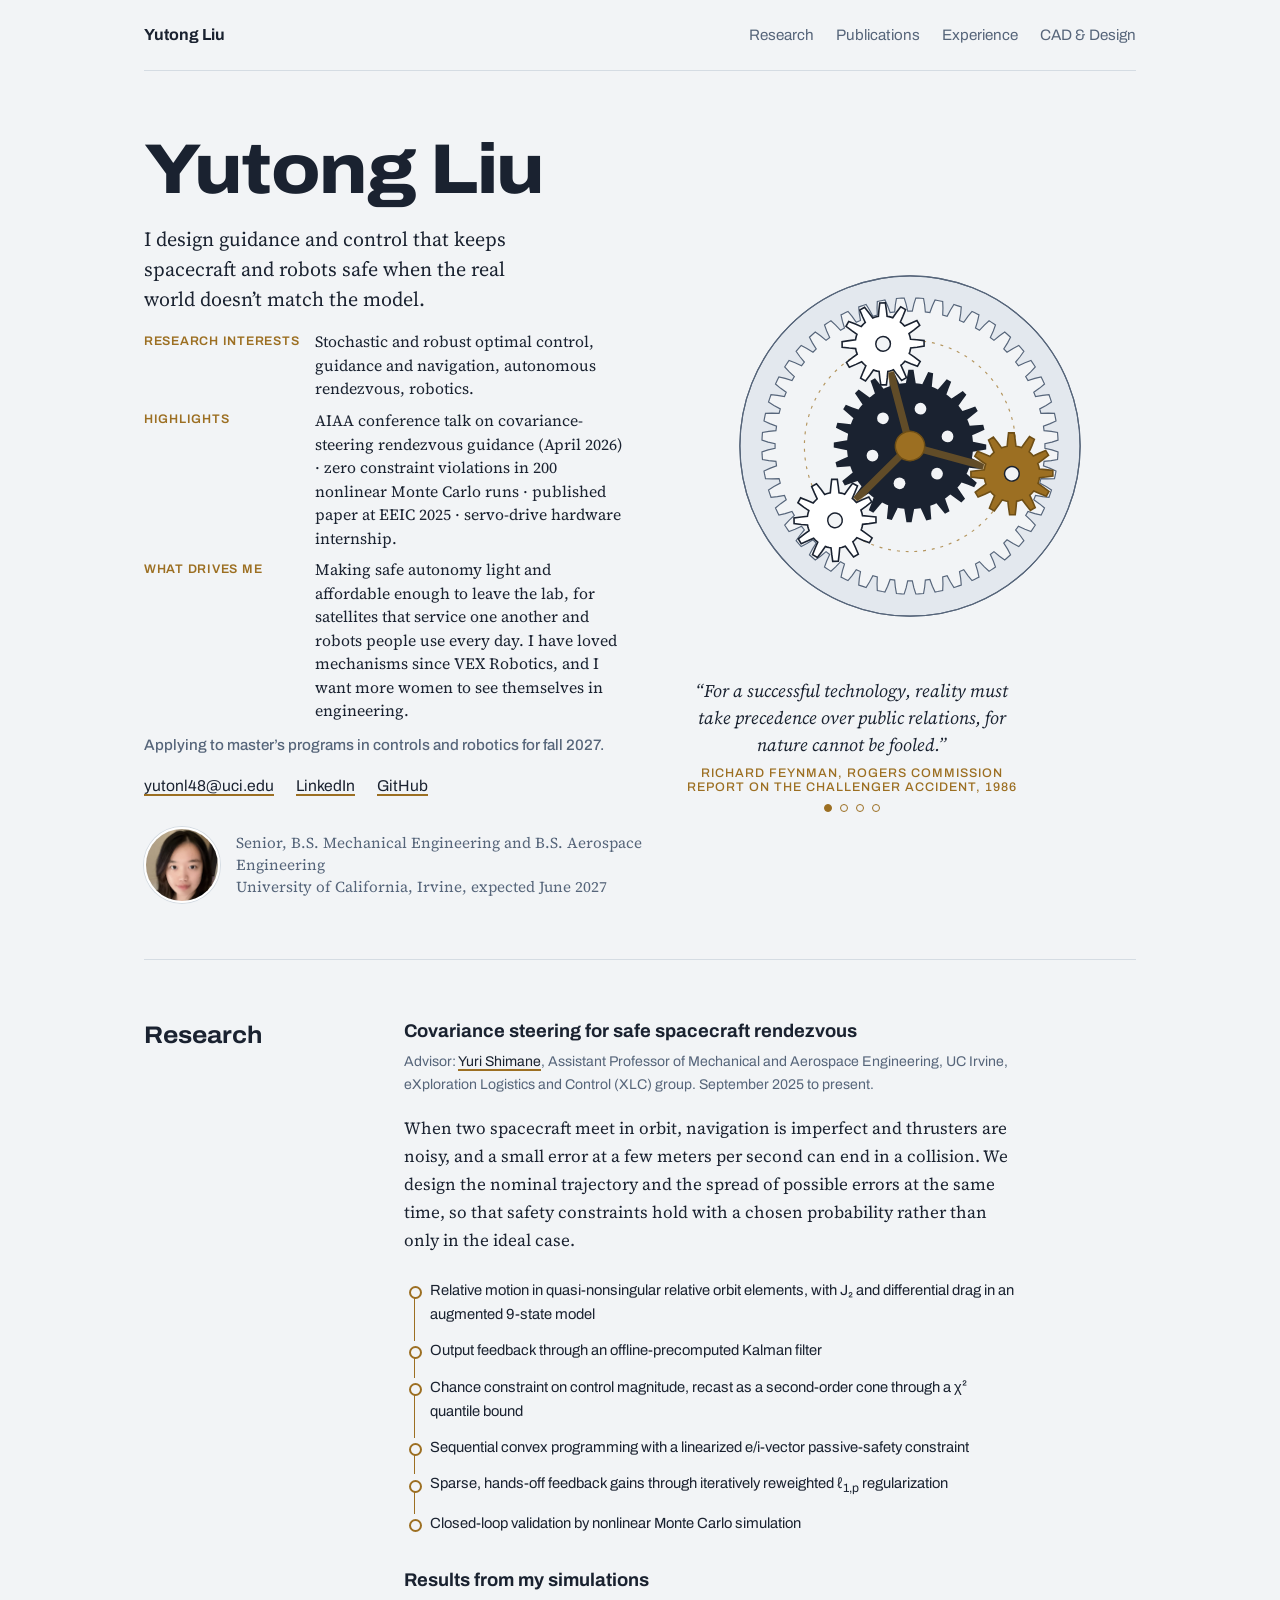
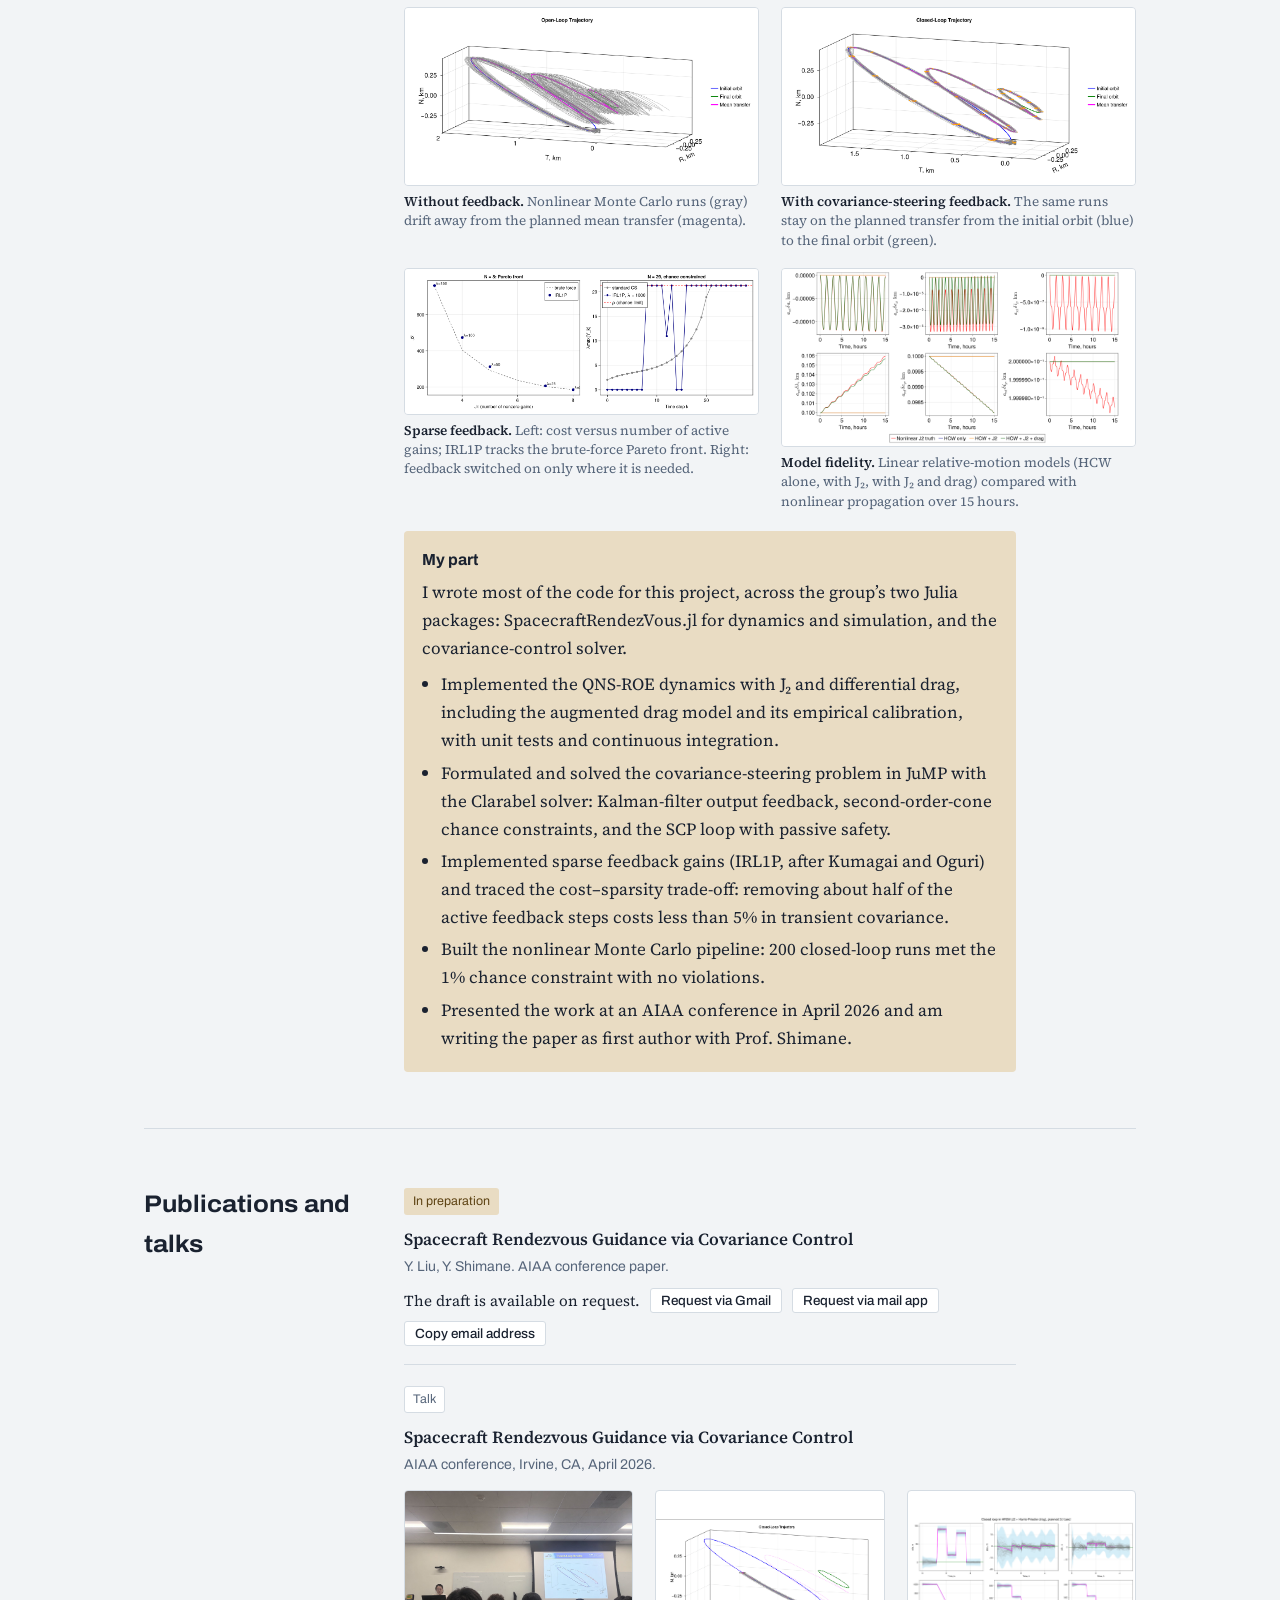
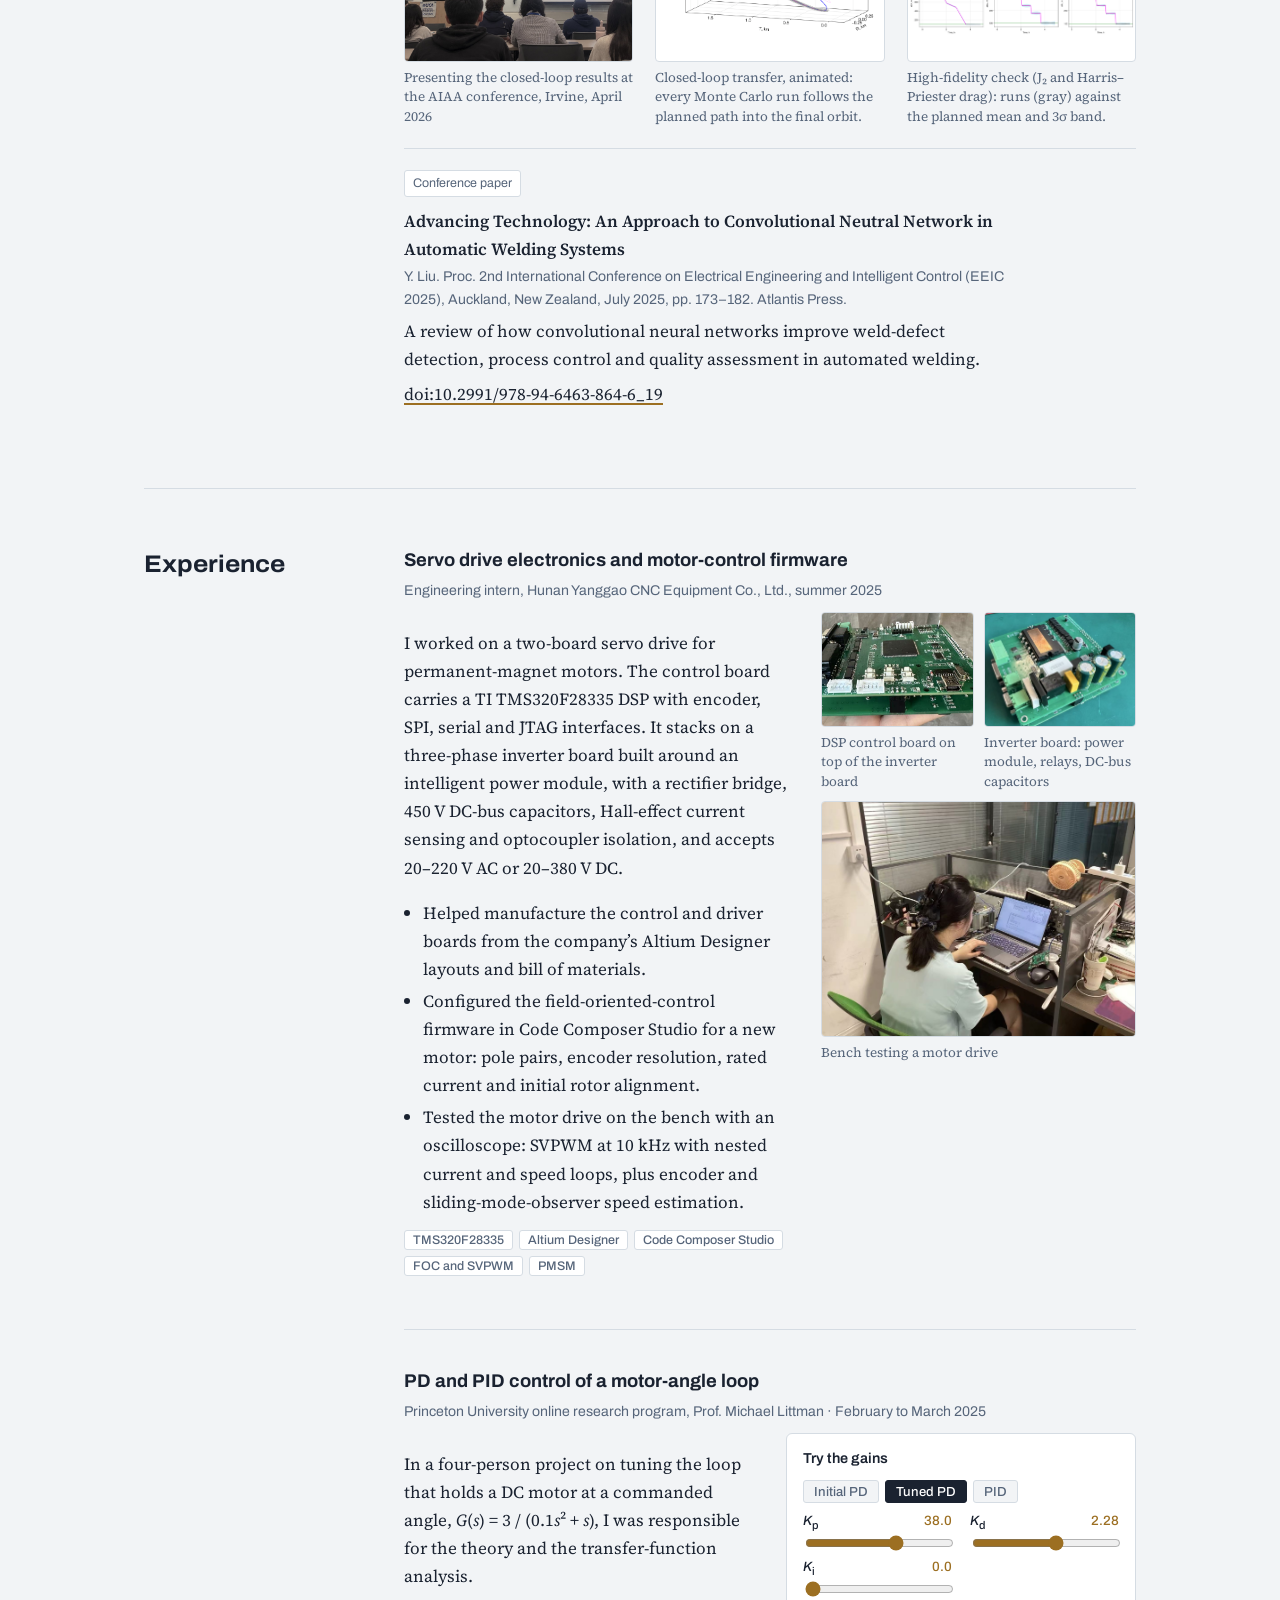
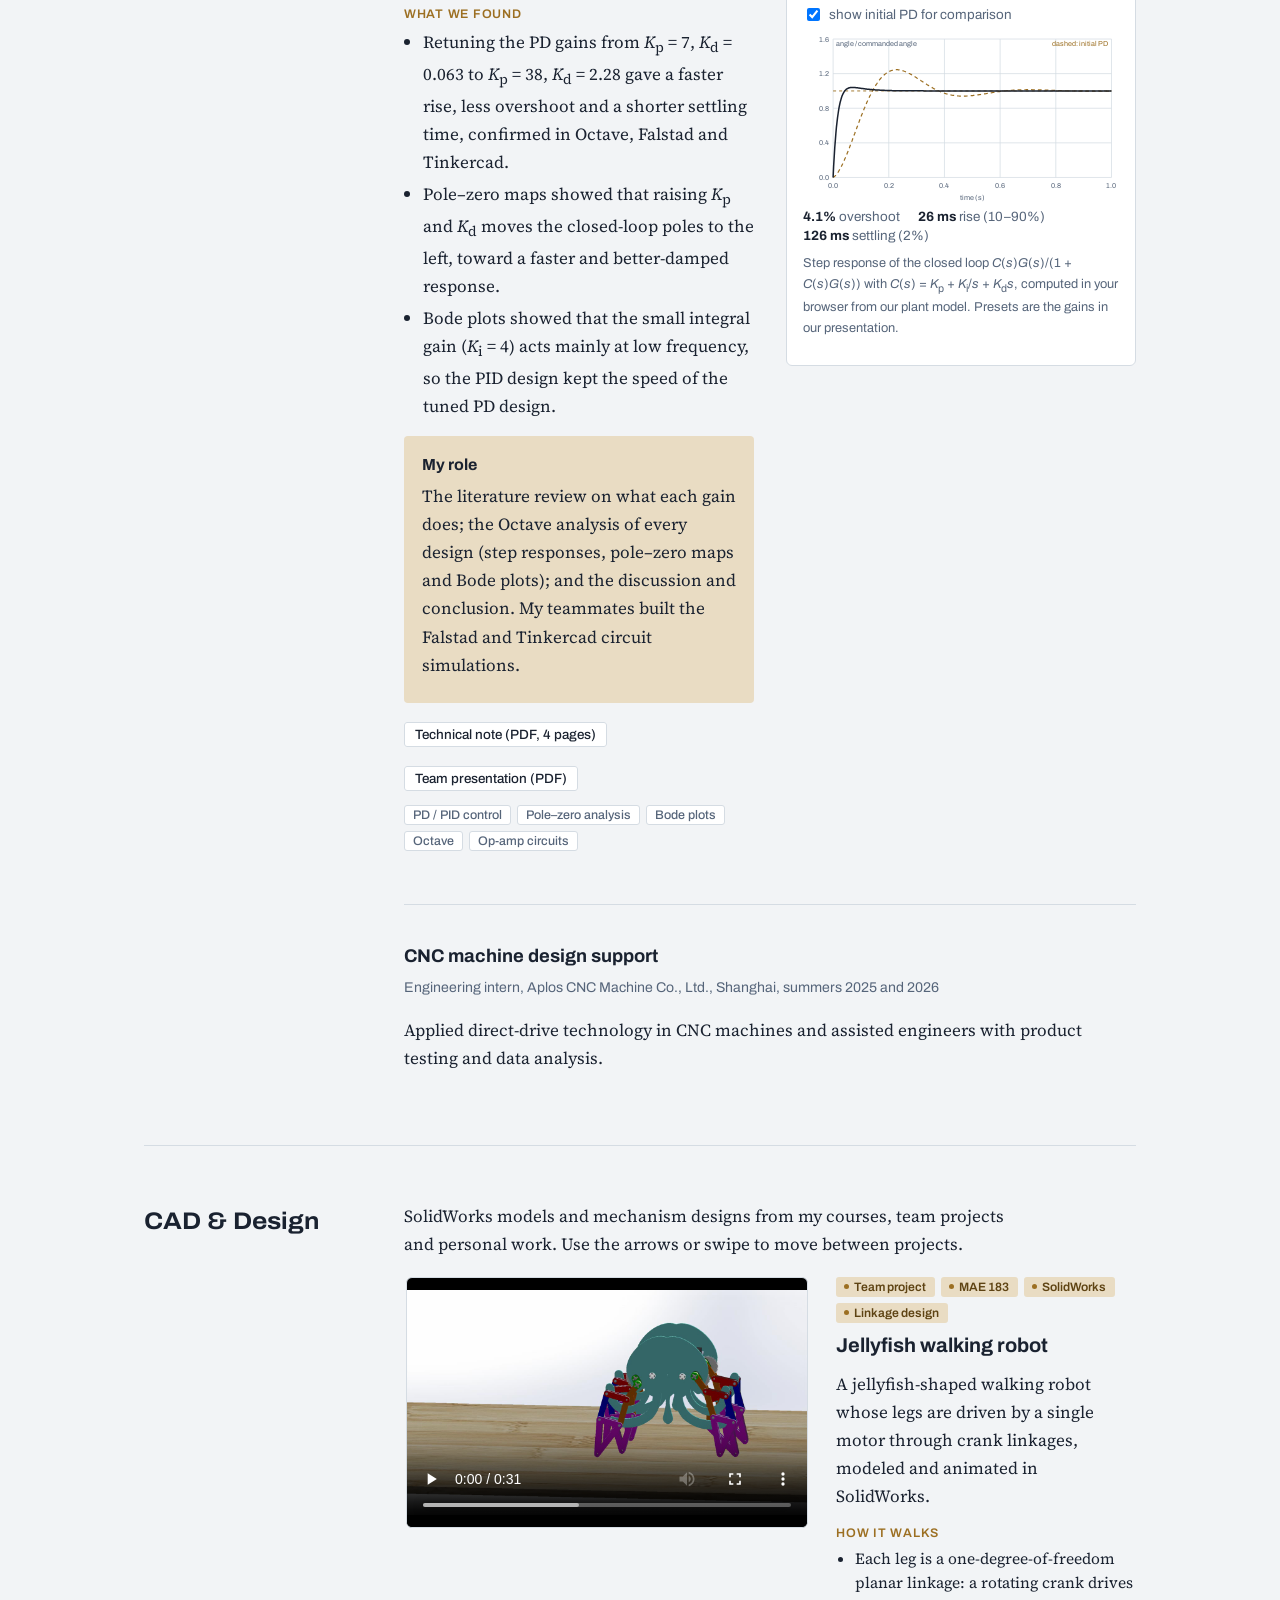
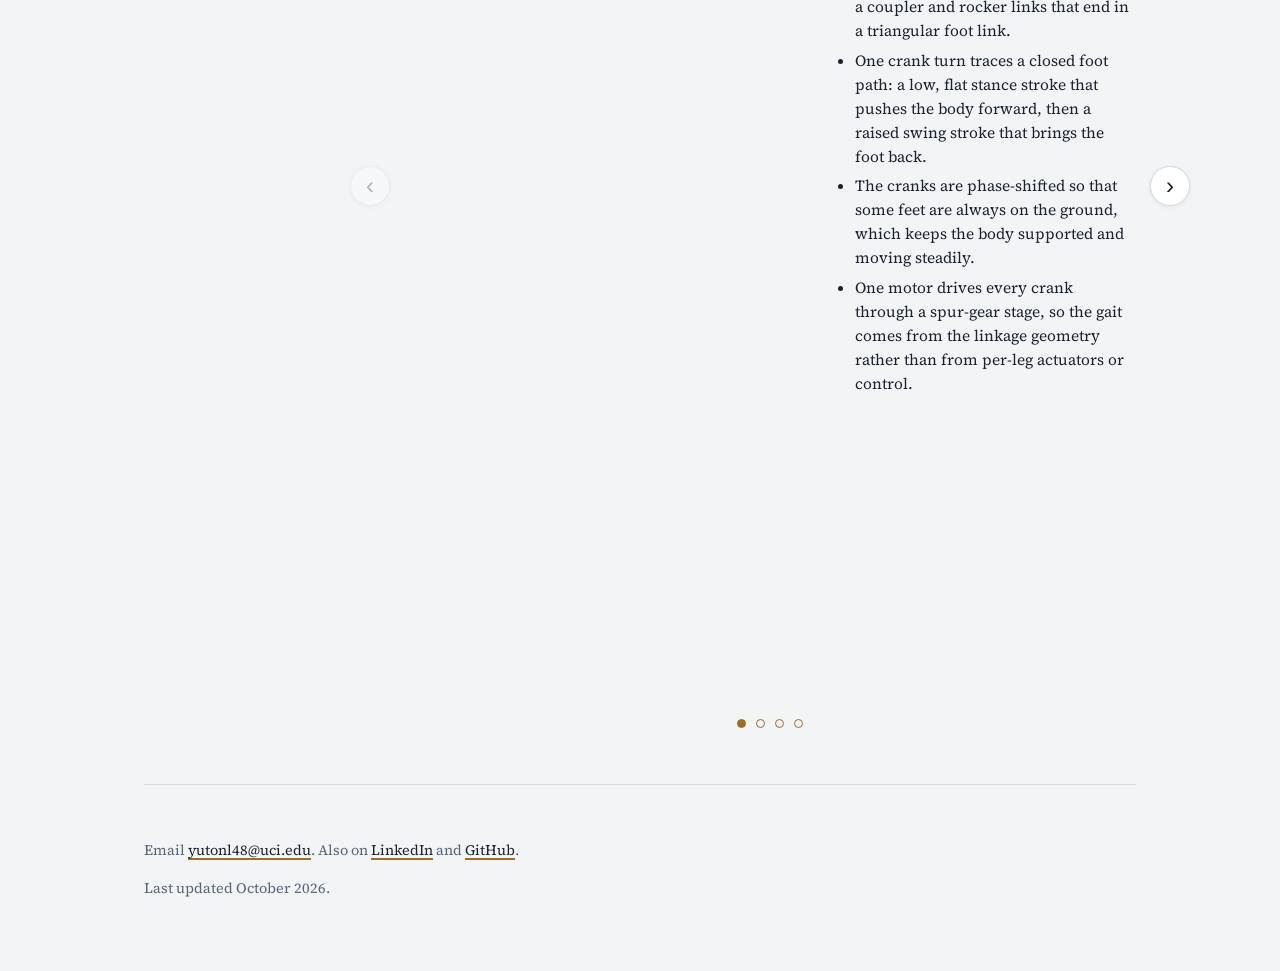
==== index.html @ b51e0d64 "updates until Oct 7" ====
<!doctype html>
<html lang="en">
<head>
<meta charset="utf-8">
<meta name="viewport" content="width=device-width, initial-scale=1">
<title>Yutong Liu</title>
<meta name="description" content="Yutong Liu, mechanical and aerospace engineering senior at UC Irvine working on guidance and control under uncertainty for spacecraft and robots.">
<link rel="preconnect" href="https://fonts.googleapis.com">
<link rel="preconnect" href="https://fonts.gstatic.com" crossorigin>
<link href="https://fonts.googleapis.com/css2?family=Archivo:wdth,wght@100..125,400..800&family=Source+Serif+4:ital,opsz,wght@0,8..60,400;0,8..60,600;1,8..60,400&display=swap" rel="stylesheet">
<link rel="stylesheet" href="style.css">
</head>
<body>
<div class="wrap">

<nav class="nav" aria-label="Main">
  <a class="home" href="#top">Yutong Liu</a>
  <ul>
    <li><a href="#research">Research</a></li>
    <li><a href="#publications">Publications</a></li>
    <li><a href="#experience">Experience</a></li>
    <li id="nav-cad"><a href="#cad">CAD &amp; Design</a></li>
  </ul>
</nav>

<header class="hero" id="top">
  <div>
    <h1>Yutong Liu</h1>
    <p class="lede">I design guidance and control that keeps spacecraft and robots safe when the real world doesn’t match the model.</p>
    <dl class="facts">
      <dt>Research interests</dt>
      <dd>Stochastic and robust optimal control, guidance and navigation, autonomous rendezvous, robotics.</dd>
      <dt>Highlights</dt>
      <dd>AIAA conference talk on covariance-steering rendezvous guidance (April 2026) · zero constraint violations in 200 nonlinear Monte Carlo runs · published paper at EEIC 2025 · servo-drive hardware internship.</dd>
      <dt>What drives me</dt>
      <dd>Making safe autonomy light and affordable enough to leave the lab, for satellites that service one another and robots people use every day. I have loved mechanisms since VEX Robotics, and I want more women to see themselves in engineering.</dd>
    </dl>
    <p class="next">Applying to master’s programs in controls and robotics for fall 2027.</p>
    <div class="links">
      <a href="mailto:yutonl48@uci.edu">yutonl48@uci.edu</a>
      <a href="https://www.linkedin.com/in/yutong-liu-2771b535a">LinkedIn</a>
      <a href="https://github.com/Brendaliu1022">GitHub</a>
      <!-- CV: upload a web version of your CV (no phone number or home address) as assets/Yutong_Liu_CV.pdf, then delete this comment's markers:
      <a href="assets/Yutong_Liu_CV.pdf">CV (PDF)</a>
      -->
    </div>
    <div class="who">
      <img src="assets/img/yutong.jpg" alt="Portrait of Yutong Liu" width="76" height="76" onerror="this.style.display='none'">
      <p>Senior, B.S. Mechanical Engineering and B.S. Aerospace Engineering<br>University of California, Irvine, expected June 2027</p>
    </div>
  </div>

  <figure class="gears">
    <svg viewBox="-150 -150 300 300" role="img" aria-labelledby="gear-title" id="gears">
      <title id="gear-title">A planetary gear train turning in mesh: a sun gear, three planet gears on a carrier, and a fixed ring gear</title>
      <path class="g-ring" fill-rule="evenodd" d="M116.0,0 A116.0,116.0 0 1,1 -116.0,0 A116.0,116.0 0 1,1 116.0,0Z M100.92,-3.97 L96.76,-2.66 L91.99,-1.57 L91.99,1.57 L96.76,2.66 L100.92,3.97 L100.84,5.73 L100.72,7.48 L100.58,9.24 L96.28,9.99 L91.40,10.45 L91.00,13.56 L95.59,15.27 L99.54,17.10 L99.23,18.84 L98.88,20.57 L98.51,22.29 L94.15,22.47 L89.26,22.30 L88.45,25.32 L92.78,27.61 L96.46,29.95 L95.92,31.63 L95.35,33.30 L94.76,34.96 L90.42,34.57 L85.58,33.76 L84.39,36.65 L88.38,39.49 L91.72,42.28 L90.97,43.88 L90.19,45.46 L89.38,47.03 L85.13,46.08 L80.45,44.64 L78.88,47.35 L82.47,50.69 L85.42,53.90 L84.46,55.38 L83.49,56.84 L82.48,58.29 L78.39,56.80 L73.93,54.76 L72.02,57.24 L75.15,61.02 L77.65,64.58 L76.51,65.93 L75.35,67.25 L74.17,68.56 L70.30,66.54 L66.15,63.94 L63.94,66.15 L66.54,70.30 L68.56,74.17 L67.25,75.35 L65.93,76.51 L64.58,77.65 L61.02,75.15 L57.24,72.02 L54.76,73.93 L56.80,78.39 L58.29,82.48 L56.84,83.49 L55.38,84.46 L53.90,85.42 L50.69,82.47 L47.35,78.88 L44.64,80.45 L46.08,85.13 L47.03,89.38 L45.46,90.19 L43.88,90.97 L42.28,91.72 L39.49,88.38 L36.65,84.39 L33.76,85.58 L34.57,90.42 L34.96,94.76 L33.30,95.35 L31.63,95.92 L29.95,96.46 L27.61,92.78 L25.32,88.45 L22.30,89.26 L22.47,94.15 L22.29,98.51 L20.57,98.88 L18.84,99.23 L17.10,99.54 L15.27,95.59 L13.56,91.00 L10.45,91.40 L9.99,96.28 L9.24,100.58 L7.48,100.72 L5.73,100.84 L3.97,100.92 L2.66,96.76 L1.57,91.99 L-1.57,91.99 L-2.66,96.76 L-3.97,100.92 L-5.73,100.84 L-7.48,100.72 L-9.24,100.58 L-9.99,96.28 L-10.45,91.40 L-13.56,91.00 L-15.27,95.59 L-17.10,99.54 L-18.84,99.23 L-20.57,98.88 L-22.29,98.51 L-22.47,94.15 L-22.30,89.26 L-25.32,88.45 L-27.61,92.78 L-29.95,96.46 L-31.63,95.92 L-33.30,95.35 L-34.96,94.76 L-34.57,90.42 L-33.76,85.58 L-36.65,84.39 L-39.49,88.38 L-42.28,91.72 L-43.88,90.97 L-45.46,90.19 L-47.03,89.38 L-46.08,85.13 L-44.64,80.45 L-47.35,78.88 L-50.69,82.47 L-53.90,85.42 L-55.38,84.46 L-56.84,83.49 L-58.29,82.48 L-56.80,78.39 L-54.76,73.93 L-57.24,72.02 L-61.02,75.15 L-64.58,77.65 L-65.93,76.51 L-67.25,75.35 L-68.56,74.17 L-66.54,70.30 L-63.94,66.15 L-66.15,63.94 L-70.30,66.54 L-74.17,68.56 L-75.35,67.25 L-76.51,65.93 L-77.65,64.58 L-75.15,61.02 L-72.02,57.24 L-73.93,54.76 L-78.39,56.80 L-82.48,58.29 L-83.49,56.84 L-84.46,55.38 L-85.42,53.90 L-82.47,50.69 L-78.88,47.35 L-80.45,44.64 L-85.13,46.08 L-89.38,47.03 L-90.19,45.46 L-90.97,43.88 L-91.72,42.28 L-88.38,39.49 L-84.39,36.65 L-85.58,33.76 L-90.42,34.57 L-94.76,34.96 L-95.35,33.30 L-95.92,31.63 L-96.46,29.95 L-92.78,27.61 L-88.45,25.32 L-89.26,22.30 L-94.15,22.47 L-98.51,22.29 L-98.88,20.57 L-99.23,18.84 L-99.54,17.10 L-95.59,15.27 L-91.00,13.56 L-91.40,10.45 L-96.28,9.99 L-100.58,9.24 L-100.72,7.48 L-100.84,5.73 L-100.92,3.97 L-96.76,2.66 L-91.99,1.57 L-91.99,-1.57 L-96.76,-2.66 L-100.92,-3.97 L-100.84,-5.73 L-100.72,-7.48 L-100.58,-9.24 L-96.28,-9.99 L-91.40,-10.45 L-91.00,-13.56 L-95.59,-15.27 L-99.54,-17.10 L-99.23,-18.84 L-98.88,-20.57 L-98.51,-22.29 L-94.15,-22.47 L-89.26,-22.30 L-88.45,-25.32 L-92.78,-27.61 L-96.46,-29.95 L-95.92,-31.63 L-95.35,-33.30 L-94.76,-34.96 L-90.42,-34.57 L-85.58,-33.76 L-84.39,-36.65 L-88.38,-39.49 L-91.72,-42.28 L-90.97,-43.88 L-90.19,-45.46 L-89.38,-47.03 L-85.13,-46.08 L-80.45,-44.64 L-78.88,-47.35 L-82.47,-50.69 L-85.42,-53.90 L-84.46,-55.38 L-83.49,-56.84 L-82.48,-58.29 L-78.39,-56.80 L-73.93,-54.76 L-72.02,-57.24 L-75.15,-61.02 L-77.65,-64.58 L-76.51,-65.93 L-75.35,-67.25 L-74.17,-68.56 L-70.30,-66.54 L-66.15,-63.94 L-63.94,-66.15 L-66.54,-70.30 L-68.56,-74.17 L-67.25,-75.35 L-65.93,-76.51 L-64.58,-77.65 L-61.02,-75.15 L-57.24,-72.02 L-54.76,-73.93 L-56.80,-78.39 L-58.29,-82.48 L-56.84,-83.49 L-55.38,-84.46 L-53.90,-85.42 L-50.69,-82.47 L-47.35,-78.88 L-44.64,-80.45 L-46.08,-85.13 L-47.03,-89.38 L-45.46,-90.19 L-43.88,-90.97 L-42.28,-91.72 L-39.49,-88.38 L-36.65,-84.39 L-33.76,-85.58 L-34.57,-90.42 L-34.96,-94.76 L-33.30,-95.35 L-31.63,-95.92 L-29.95,-96.46 L-27.61,-92.78 L-25.32,-88.45 L-22.30,-89.26 L-22.47,-94.15 L-22.29,-98.51 L-20.57,-98.88 L-18.84,-99.23 L-17.10,-99.54 L-15.27,-95.59 L-13.56,-91.00 L-10.45,-91.40 L-9.99,-96.28 L-9.24,-100.58 L-7.48,-100.72 L-5.73,-100.84 L-3.97,-100.92 L-2.66,-96.76 L-1.57,-91.99 L1.57,-91.99 L2.66,-96.76 L3.97,-100.92 L5.73,-100.84 L7.48,-100.72 L9.24,-100.58 L9.99,-96.28 L10.45,-91.40 L13.56,-91.00 L15.27,-95.59 L17.10,-99.54 L18.84,-99.23 L20.57,-98.88 L22.29,-98.51 L22.47,-94.15 L22.30,-89.26 L25.32,-88.45 L27.61,-92.78 L29.95,-96.46 L31.63,-95.92 L33.30,-95.35 L34.96,-94.76 L34.57,-90.42 L33.76,-85.58 L36.65,-84.39 L39.49,-88.38 L42.28,-91.72 L43.88,-90.97 L45.46,-90.19 L47.03,-89.38 L46.08,-85.13 L44.64,-80.45 L47.35,-78.88 L50.69,-82.47 L53.90,-85.42 L55.38,-84.46 L56.84,-83.49 L58.29,-82.48 L56.80,-78.39 L54.76,-73.93 L57.24,-72.02 L61.02,-75.15 L64.58,-77.65 L65.93,-76.51 L67.25,-75.35 L68.56,-74.17 L66.54,-70.30 L63.94,-66.15 L66.15,-63.94 L70.30,-66.54 L74.17,-68.56 L75.35,-67.25 L76.51,-65.93 L77.65,-64.58 L75.15,-61.02 L72.02,-57.24 L73.93,-54.76 L78.39,-56.80 L82.48,-58.29 L83.49,-56.84 L84.46,-55.38 L85.42,-53.90 L82.47,-50.69 L78.88,-47.35 L80.45,-44.64 L85.13,-46.08 L89.38,-47.03 L90.19,-45.46 L90.97,-43.88 L91.72,-42.28 L88.38,-39.49 L84.39,-36.65 L85.58,-33.76 L90.42,-34.57 L94.76,-34.96 L95.35,-33.30 L95.92,-31.63 L96.46,-29.95 L92.78,-27.61 L88.45,-25.32 L89.26,-22.30 L94.15,-22.47 L98.51,-22.29 L98.88,-20.57 L99.23,-18.84 L99.54,-17.10 L95.59,-15.27 L91.00,-13.56 L91.40,-10.45 L96.28,-9.99 L100.58,-9.24 L100.72,-7.48 L100.84,-5.73Z"/>
      <circle r="116.0" class="g-ring-edge"/>
      <circle r="72.0" class="g-orbit"/>
      <g id="sun" transform="rotate(0)"><path class="g-sun" d="M42.87,-3.37 L47.13,-2.59 L51.97,-1.77 L51.97,1.77 L47.13,2.59 L42.87,3.37 L42.72,4.87 L42.53,6.36 L42.28,7.84 L46.19,9.69 L50.66,11.74 L49.74,15.16 L44.85,14.70 L40.53,14.35 L40.01,15.76 L39.43,17.15 L38.81,18.51 L42.11,21.32 L45.89,24.45 L44.12,27.52 L39.52,25.81 L35.44,24.36 L34.57,25.58 L33.65,26.77 L32.70,27.93 L35.16,31.49 L38.00,35.50 L35.50,38.00 L31.49,35.16 L27.93,32.70 L26.77,33.65 L25.58,34.57 L24.36,35.44 L25.81,39.52 L27.52,44.12 L24.45,45.89 L21.32,42.11 L18.51,38.81 L17.15,39.43 L15.76,40.01 L14.35,40.53 L14.70,44.85 L15.16,49.74 L11.74,50.66 L9.69,46.19 L7.84,42.28 L6.36,42.53 L4.87,42.72 L3.37,42.87 L2.59,47.13 L1.77,51.97 L-1.77,51.97 L-2.59,47.13 L-3.37,42.87 L-4.87,42.72 L-6.36,42.53 L-7.84,42.28 L-9.69,46.19 L-11.74,50.66 L-15.16,49.74 L-14.70,44.85 L-14.35,40.53 L-15.76,40.01 L-17.15,39.43 L-18.51,38.81 L-21.32,42.11 L-24.45,45.89 L-27.52,44.12 L-25.81,39.52 L-24.36,35.44 L-25.58,34.57 L-26.77,33.65 L-27.93,32.70 L-31.49,35.16 L-35.50,38.00 L-38.00,35.50 L-35.16,31.49 L-32.70,27.93 L-33.65,26.77 L-34.57,25.58 L-35.44,24.36 L-39.52,25.81 L-44.12,27.52 L-45.89,24.45 L-42.11,21.32 L-38.81,18.51 L-39.43,17.15 L-40.01,15.76 L-40.53,14.35 L-44.85,14.70 L-49.74,15.16 L-50.66,11.74 L-46.19,9.69 L-42.28,7.84 L-42.53,6.36 L-42.72,4.87 L-42.87,3.37 L-47.13,2.59 L-51.97,1.77 L-51.97,-1.77 L-47.13,-2.59 L-42.87,-3.37 L-42.72,-4.87 L-42.53,-6.36 L-42.28,-7.84 L-46.19,-9.69 L-50.66,-11.74 L-49.74,-15.16 L-44.85,-14.70 L-40.53,-14.35 L-40.01,-15.76 L-39.43,-17.15 L-38.81,-18.51 L-42.11,-21.32 L-45.89,-24.45 L-44.12,-27.52 L-39.52,-25.81 L-35.44,-24.36 L-34.57,-25.58 L-33.65,-26.77 L-32.70,-27.93 L-35.16,-31.49 L-38.00,-35.50 L-35.50,-38.00 L-31.49,-35.16 L-27.93,-32.70 L-26.77,-33.65 L-25.58,-34.57 L-24.36,-35.44 L-25.81,-39.52 L-27.52,-44.12 L-24.45,-45.89 L-21.32,-42.11 L-18.51,-38.81 L-17.15,-39.43 L-15.76,-40.01 L-14.35,-40.53 L-14.70,-44.85 L-15.16,-49.74 L-11.74,-50.66 L-9.69,-46.19 L-7.84,-42.28 L-6.36,-42.53 L-4.87,-42.72 L-3.37,-42.87 L-2.59,-47.13 L-1.77,-51.97 L1.77,-51.97 L2.59,-47.13 L3.37,-42.87 L4.87,-42.72 L6.36,-42.53 L7.84,-42.28 L9.69,-46.19 L11.74,-50.66 L15.16,-49.74 L14.70,-44.85 L14.35,-40.53 L15.76,-40.01 L17.15,-39.43 L18.51,-38.81 L21.32,-42.11 L24.45,-45.89 L27.52,-44.12 L25.81,-39.52 L24.36,-35.44 L25.58,-34.57 L26.77,-33.65 L27.93,-32.70 L31.49,-35.16 L35.50,-38.00 L38.00,-35.50 L35.16,-31.49 L32.70,-27.93 L33.65,-26.77 L34.57,-25.58 L35.44,-24.36 L39.52,-25.81 L44.12,-27.52 L45.89,-24.45 L42.11,-21.32 L38.81,-18.51 L39.43,-17.15 L40.01,-15.76 L40.53,-14.35 L44.85,-14.70 L49.74,-15.16 L50.66,-11.74 L46.19,-9.69 L42.28,-7.84 L42.53,-6.36 L42.72,-4.87Z"/><circle cx="26.40" cy="0.00" r="4" class="g-hole"/><circle cx="13.20" cy="22.86" r="4" class="g-hole"/><circle cx="-13.20" cy="22.86" r="4" class="g-hole"/><circle cx="-26.40" cy="0.00" r="4" class="g-hole"/><circle cx="-13.20" cy="-22.86" r="4" class="g-hole"/><circle cx="13.20" cy="-22.86" r="4" class="g-hole"/><circle r="7" class="g-hub"/></g>
      <g id="carrier" transform="rotate(0)"><line x1="0" y1="0" x2="72.00" y2="0.00" class="g-arm"/><line x1="0" y1="0" x2="-36.00" y2="62.35" class="g-arm"/><line x1="0" y1="0" x2="-36.00" y2="-62.35" class="g-arm"/><g transform="translate(72.00,0.00)"><g class="planet" data-phase="2.87979" transform="rotate(165.000)"><path class="g-planet chaser" d="M18.77,-2.97 L23.06,-2.55 L27.94,-1.90 L27.94,1.90 L23.06,2.55 L18.77,2.97 L18.51,4.27 L18.17,5.56 L17.74,6.81 L21.24,9.33 L25.14,12.32 L23.24,15.62 L18.70,13.73 L14.77,11.96 L13.90,12.96 L12.96,13.90 L11.96,14.77 L13.73,18.70 L15.62,23.24 L12.32,25.14 L9.33,21.24 L6.81,17.74 L5.56,18.17 L4.27,18.51 L2.97,18.77 L2.55,23.06 L1.90,27.94 L-1.90,27.94 L-2.55,23.06 L-2.97,18.77 L-4.27,18.51 L-5.56,18.17 L-6.81,17.74 L-9.33,21.24 L-12.32,25.14 L-15.62,23.24 L-13.73,18.70 L-11.96,14.77 L-12.96,13.90 L-13.90,12.96 L-14.77,11.96 L-18.70,13.73 L-23.24,15.62 L-25.14,12.32 L-21.24,9.33 L-17.74,6.81 L-18.17,5.56 L-18.51,4.27 L-18.77,2.97 L-23.06,2.55 L-27.94,1.90 L-27.94,-1.90 L-23.06,-2.55 L-18.77,-2.97 L-18.51,-4.27 L-18.17,-5.56 L-17.74,-6.81 L-21.24,-9.33 L-25.14,-12.32 L-23.24,-15.62 L-18.70,-13.73 L-14.77,-11.96 L-13.90,-12.96 L-12.96,-13.90 L-11.96,-14.77 L-13.73,-18.70 L-15.62,-23.24 L-12.32,-25.14 L-9.33,-21.24 L-6.81,-17.74 L-5.56,-18.17 L-4.27,-18.51 L-2.97,-18.77 L-2.55,-23.06 L-1.90,-27.94 L1.90,-27.94 L2.55,-23.06 L2.97,-18.77 L4.27,-18.51 L5.56,-18.17 L6.81,-17.74 L9.33,-21.24 L12.32,-25.14 L15.62,-23.24 L13.73,-18.70 L11.96,-14.77 L12.96,-13.90 L13.90,-12.96 L14.77,-11.96 L18.70,-13.73 L23.24,-15.62 L25.14,-12.32 L21.24,-9.33 L17.74,-6.81 L18.17,-5.56 L18.51,-4.27Z"/><circle r="5" class="g-hub"/></g></g><g transform="translate(-36.00,62.35)"><g class="planet" data-phase="4.97419" transform="rotate(285.000)"><path class="g-planet" d="M18.77,-2.97 L23.06,-2.55 L27.94,-1.90 L27.94,1.90 L23.06,2.55 L18.77,2.97 L18.51,4.27 L18.17,5.56 L17.74,6.81 L21.24,9.33 L25.14,12.32 L23.24,15.62 L18.70,13.73 L14.77,11.96 L13.90,12.96 L12.96,13.90 L11.96,14.77 L13.73,18.70 L15.62,23.24 L12.32,25.14 L9.33,21.24 L6.81,17.74 L5.56,18.17 L4.27,18.51 L2.97,18.77 L2.55,23.06 L1.90,27.94 L-1.90,27.94 L-2.55,23.06 L-2.97,18.77 L-4.27,18.51 L-5.56,18.17 L-6.81,17.74 L-9.33,21.24 L-12.32,25.14 L-15.62,23.24 L-13.73,18.70 L-11.96,14.77 L-12.96,13.90 L-13.90,12.96 L-14.77,11.96 L-18.70,13.73 L-23.24,15.62 L-25.14,12.32 L-21.24,9.33 L-17.74,6.81 L-18.17,5.56 L-18.51,4.27 L-18.77,2.97 L-23.06,2.55 L-27.94,1.90 L-27.94,-1.90 L-23.06,-2.55 L-18.77,-2.97 L-18.51,-4.27 L-18.17,-5.56 L-17.74,-6.81 L-21.24,-9.33 L-25.14,-12.32 L-23.24,-15.62 L-18.70,-13.73 L-14.77,-11.96 L-13.90,-12.96 L-12.96,-13.90 L-11.96,-14.77 L-13.73,-18.70 L-15.62,-23.24 L-12.32,-25.14 L-9.33,-21.24 L-6.81,-17.74 L-5.56,-18.17 L-4.27,-18.51 L-2.97,-18.77 L-2.55,-23.06 L-1.90,-27.94 L1.90,-27.94 L2.55,-23.06 L2.97,-18.77 L4.27,-18.51 L5.56,-18.17 L6.81,-17.74 L9.33,-21.24 L12.32,-25.14 L15.62,-23.24 L13.73,-18.70 L11.96,-14.77 L12.96,-13.90 L13.90,-12.96 L14.77,-11.96 L18.70,-13.73 L23.24,-15.62 L25.14,-12.32 L21.24,-9.33 L17.74,-6.81 L18.17,-5.56 L18.51,-4.27Z"/><circle r="5" class="g-hub"/></g></g><g transform="translate(-36.00,-62.35)"><g class="planet" data-phase="7.06858" transform="rotate(405.000)"><path class="g-planet" d="M18.77,-2.97 L23.06,-2.55 L27.94,-1.90 L27.94,1.90 L23.06,2.55 L18.77,2.97 L18.51,4.27 L18.17,5.56 L17.74,6.81 L21.24,9.33 L25.14,12.32 L23.24,15.62 L18.70,13.73 L14.77,11.96 L13.90,12.96 L12.96,13.90 L11.96,14.77 L13.73,18.70 L15.62,23.24 L12.32,25.14 L9.33,21.24 L6.81,17.74 L5.56,18.17 L4.27,18.51 L2.97,18.77 L2.55,23.06 L1.90,27.94 L-1.90,27.94 L-2.55,23.06 L-2.97,18.77 L-4.27,18.51 L-5.56,18.17 L-6.81,17.74 L-9.33,21.24 L-12.32,25.14 L-15.62,23.24 L-13.73,18.70 L-11.96,14.77 L-12.96,13.90 L-13.90,12.96 L-14.77,11.96 L-18.70,13.73 L-23.24,15.62 L-25.14,12.32 L-21.24,9.33 L-17.74,6.81 L-18.17,5.56 L-18.51,4.27 L-18.77,2.97 L-23.06,2.55 L-27.94,1.90 L-27.94,-1.90 L-23.06,-2.55 L-18.77,-2.97 L-18.51,-4.27 L-18.17,-5.56 L-17.74,-6.81 L-21.24,-9.33 L-25.14,-12.32 L-23.24,-15.62 L-18.70,-13.73 L-14.77,-11.96 L-13.90,-12.96 L-12.96,-13.90 L-11.96,-14.77 L-13.73,-18.70 L-15.62,-23.24 L-12.32,-25.14 L-9.33,-21.24 L-6.81,-17.74 L-5.56,-18.17 L-4.27,-18.51 L-2.97,-18.77 L-2.55,-23.06 L-1.90,-27.94 L1.90,-27.94 L2.55,-23.06 L2.97,-18.77 L4.27,-18.51 L5.56,-18.17 L6.81,-17.74 L9.33,-21.24 L12.32,-25.14 L15.62,-23.24 L13.73,-18.70 L11.96,-14.77 L12.96,-13.90 L13.90,-12.96 L14.77,-11.96 L18.70,-13.73 L23.24,-15.62 L25.14,-12.32 L21.24,-9.33 L17.74,-6.81 L18.17,-5.56 L18.51,-4.27Z"/><circle r="5" class="g-hub"/></g></g><circle r="10" class="g-carrier-hub"/></g>
    </svg>
    <figcaption class="quote" id="quote" aria-live="polite">
      <blockquote id="q-text"></blockquote>
      <span class="who-said" id="q-who"></span>
      <span class="q-dots" id="q-dots" role="group" aria-label="Choose a quote"></span>
    </figcaption>
  </figure>
</header>

<section id="research">
  <div class="head">
    <h2>Research</h2>
    <div class="body wide">
      <div class="narrow">
      <h3>Covariance steering for safe spacecraft rendezvous</h3>
      <p class="meta">Advisor: <a href="https://engineering.uci.edu/node/15202">Yuri Shimane</a>, Assistant Professor of Mechanical and Aerospace Engineering, UC Irvine, eXploration Logistics and Control (XLC) group. September 2025 to present.</p>
      <p>When two spacecraft meet in orbit, navigation is imperfect and thrusters are noisy, and a small error at a few meters per second can end in a collision. We design the nominal trajectory and the spread of possible errors at the same time, so that safety constraints hold with a chosen probability rather than only in the ideal case.</p>
      <ol class="pipeline" aria-label="Method pipeline">
        <li>Relative motion in quasi-nonsingular relative orbit elements, with J₂ and differential drag in an augmented 9-state model</li>
        <li>Output feedback through an offline-precomputed Kalman filter</li>
        <li>Chance constraint on control magnitude, recast as a second-order cone through a χ² quantile bound</li>
        <li>Sequential convex programming with a linearized e/i-vector passive-safety constraint</li>
        <li>Sparse, hands-off feedback gains through iteratively reweighted ℓ<sub>1,p</sub> regularization</li>
        <li>Closed-loop validation by nonlinear Monte Carlo simulation</li>
      </ol>
      </div>

      <h3 class="sub">Results from my simulations</h3>
      <div class="figs two">
        <figure><button class="zoom" data-group="res"><img src="assets/research/mc-open-loop.png" alt="Open-loop Monte Carlo trajectories spreading away from the planned transfer"></button>
          <figcaption><b>Without feedback.</b> Nonlinear Monte Carlo runs (gray) drift away from the planned mean transfer (magenta).</figcaption></figure>
        <figure><button class="zoom" data-group="res"><img src="assets/research/mc-closed-loop.png" alt="Closed-loop Monte Carlo trajectories staying on the planned transfer"></button>
          <figcaption><b>With covariance-steering feedback.</b> The same runs stay on the planned transfer from the initial orbit (blue) to the final orbit (green).</figcaption></figure>
        <figure><button class="zoom" data-group="res"><img src="assets/research/sparse-gains.png" alt="Pareto front of cost versus number of nonzero feedback gains, and feedback activity over time"></button>
          <figcaption><b>Sparse feedback.</b> Left: cost versus number of active gains; IRL1P tracks the brute-force Pareto front. Right: feedback switched on only where it is needed.</figcaption></figure>
        <figure><button class="zoom" data-group="res"><img src="assets/research/model-fidelity.png" alt="Relative orbit elements over 15 hours for nonlinear truth and three linear models"></button>
          <figcaption><b>Model fidelity.</b> Linear relative-motion models (HCW alone, with J₂, with J₂ and drag) compared with nonlinear propagation over 15 hours.</figcaption></figure>
      </div>

      <div class="mine narrow">
        <h3>My part</h3>
        <p>I wrote most of the code for this project, across the group’s two Julia packages: SpacecraftRendezVous.jl for dynamics and simulation, and the covariance-control solver.</p>
        <ul class="plain">
          <li>Implemented the QNS-ROE dynamics with J₂ and differential drag, including the augmented drag model and its empirical calibration, with unit tests and continuous integration.</li>
          <li>Formulated and solved the covariance-steering problem in JuMP with the Clarabel solver: Kalman-filter output feedback, second-order-cone chance constraints, and the SCP loop with passive safety.</li>
          <li>Implemented sparse feedback gains (IRL1P, after Kumagai and Oguri) and traced the cost–sparsity trade-off: removing about half of the active feedback steps costs less than 5% in transient covariance.</li>
          <li>Built the nonlinear Monte Carlo pipeline: 200 closed-loop runs met the 1% chance constraint with no violations.</li>
          <li>Presented the work at an AIAA conference in April 2026 and am writing the paper as first author with Prof. Shimane.</li>
        </ul>
      </div>
    </div>
  </div>
</section>

<section id="publications">
  <div class="head">
    <h2>Publications and talks</h2>
    <div class="body wide">
      <div class="entry narrow">
        <span class="tag status">In preparation</span>
        <p class="title">Spacecraft Rendezvous Guidance via Covariance Control</p>
        <p class="meta">Y. Liu, Y. Shimane. AIAA conference paper.</p>
        <div class="req">
          <span>The draft is available on request.</span>
          <a class="btn" target="_blank" rel="noopener" href="https://mail.google.com/mail/?view=cm&amp;fs=1&amp;to=yutonl48@uci.edu&amp;su=Draft%20request%3A%20Spacecraft%20Rendezvous%20Guidance%20via%20Covariance%20Control">Request via Gmail</a>
          <a class="btn" href="mailto:yutonl48@uci.edu?subject=Draft%20request%3A%20Spacecraft%20Rendezvous%20Guidance%20via%20Covariance%20Control">Request via mail app</a>
          <button class="btn" type="button" data-copy="yutonl48@uci.edu">Copy email address</button>
          <span class="copied" role="status" aria-live="polite"></span>
        </div>
      </div>
      <div class="entry">
        <div class="narrow">
          <span class="tag">Talk</span>
          <p class="title">Spacecraft Rendezvous Guidance via Covariance Control</p>
          <p class="meta">AIAA conference, Irvine, CA, April 2026.</p>
        </div>
        <div class="figs three" id="talk-gallery">
          <!-- conference photos are added from assets/content.js -->
          <figure><button class="zoom" data-group="talk"><img src="assets/research/closed-loop.gif" alt="Animation of the closed-loop rendezvous transfer with Monte Carlo runs"></button>
            <figcaption>Closed-loop transfer, animated: every Monte Carlo run follows the planned path into the final orbit.</figcaption></figure>
          <figure><button class="zoom" data-group="talk"><img src="assets/research/hfem-3sigma.png" alt="Relative orbit elements over time with Monte Carlo runs inside the planned 3-sigma band"></button>
            <figcaption>High-fidelity check (J₂ and Harris–Priester drag): runs (gray) against the planned mean and 3σ band.</figcaption></figure>
        </div>
      </div>
      <div class="entry narrow">
        <span class="tag">Conference paper</span>
        <p class="title">Advancing Technology: An Approach to Convolutional Neutral Network in Automatic Welding Systems</p>
        <p class="meta">Y. Liu. Proc. 2nd International Conference on Electrical Engineering and Intelligent Control (EEIC 2025), Auckland, New Zealand, July 2025, pp. 173–182. Atlantis Press.</p>
        <p>A review of how convolutional neural networks improve weld-defect detection, process control and quality assessment in automated welding.</p>
        <p><a href="https://doi.org/10.2991/978-94-6463-864-6_19">doi:10.2991/978-94-6463-864-6_19</a></p>
      </div>
    </div>
  </div>
</section>

<section id="experience">
  <div class="head">
    <h2>Experience</h2>
    <div class="body wide">

      <article class="xp">
        <h3>Servo drive electronics and motor-control firmware</h3>
        <p class="meta">Engineering intern, Hunan Yanggao CNC Equipment Co., Ltd., summer 2025</p>
        <div class="xp-grid">
          <div>
            <p>I worked on a two-board servo drive for permanent-magnet motors. The control board carries a TI TMS320F28335 DSP with encoder, SPI, serial and JTAG interfaces. It stacks on a three-phase inverter board built around an intelligent power module, with a rectifier bridge, 450 V DC-bus capacitors, Hall-effect current sensing and optocoupler isolation, and accepts 20–220 V AC or 20–380 V DC.</p>
            <ul class="plain">
              <li>Helped manufacture the control and driver boards from the company’s Altium Designer layouts and bill of materials.</li>
              <li>Configured the field-oriented-control firmware in Code Composer Studio for a new motor: pole pairs, encoder resolution, rated current and initial rotor alignment.</li>
              <li>Tested the motor drive on the bench with an oscilloscope: SVPWM at 10 kHz with nested current and speed loops, plus encoder and sliding-mode-observer speed estimation.</li>
            </ul>
            <p class="chips"><span>TMS320F28335</span><span>Altium Designer</span><span>Code Composer Studio</span><span>FOC and SVPWM</span><span>PMSM</span></p>
          </div>
          <div class="gallery">
            <figure><button class="zoom" data-group="work"><img src="assets/work/control-board.jpg" alt="DSP control board stacked on the inverter board"></button><figcaption>DSP control board on top of the inverter board</figcaption></figure>
            <figure><button class="zoom" data-group="work"><img src="assets/work/driver-board.jpg" alt="Three-phase inverter board with power module and DC-bus capacitors"></button><figcaption>Inverter board: power module, relays, DC-bus capacitors</figcaption></figure>
            <figure><button class="zoom" data-group="work"><img src="assets/work/bench.jpg" alt="Yutong at the test bench with a motor, oscilloscope and laptop"></button><figcaption>Bench testing a motor drive</figcaption></figure>
          </div>
        </div>
      </article>

      <article class="xp">
        <h3>PD and PID control of a motor-angle loop</h3>
        <p class="meta">Princeton University online research program, Prof. Michael Littman · February to March 2025</p>
        <div class="xp-grid even">
          <div>
            <p>In a four-person project on tuning the loop that holds a DC motor at a commanded angle, <i>G</i>(<i>s</i>) = 3 / (0.1<i>s</i>² + <i>s</i>), I was responsible for the theory and the transfer-function analysis.</p>
            <h4 class="kicker">What we found</h4>
            <ul class="plain">
              <li>Retuning the PD gains from <i>K</i><sub>p</sub> = 7, <i>K</i><sub>d</sub> = 0.063 to <i>K</i><sub>p</sub> = 38, <i>K</i><sub>d</sub> = 2.28 gave a faster rise, less overshoot and a shorter settling time, confirmed in Octave, Falstad and Tinkercad.</li>
              <li>Pole–zero maps showed that raising <i>K</i><sub>p</sub> and <i>K</i><sub>d</sub> moves the closed-loop poles to the left, toward a faster and better-damped response.</li>
              <li>Bode plots showed that the small integral gain (<i>K</i><sub>i</sub> = 4) acts mainly at low frequency, so the PID design kept the speed of the tuned PD design.</li>
            </ul>
            <div class="mine">
              <h3>My role</h3>
              <p>The literature review on what each gain does; the Octave analysis of every design (step responses, pole–zero maps and Bode plots); and the discussion and conclusion. My teammates built the Falstad and Tinkercad circuit simulations.</p>
            </div>
            <p class="doc-link"><a class="btn" href="assets/docs/Liu-PD-PID-motor-angle-loop.pdf" target="_blank" rel="noopener">Technical note (PDF, 4 pages)</a></p>
            <p class="doc-link"><a class="btn" href="assets/docs/PID-control-workshop-presentation.pdf" target="_blank" rel="noopener">Team presentation (PDF)</a></p>
            <p class="chips"><span>PD / PID control</span><span>Pole–zero analysis</span><span>Bode plots</span><span>Octave</span><span>Op-amp circuits</span></p>
          </div>
          <div class="pid" id="pid">
            <p class="pid-title">Try the gains</p>
            <div class="pid-controls">
              <div class="presets" role="group" aria-label="Controller preset">
                <button type="button" data-preset="init">Initial PD</button>
                <button type="button" data-preset="pd" class="on">Tuned PD</button>
                <button type="button" data-preset="pid">PID</button>
              </div>
              <label><span><i>K</i><sub>p</sub> <output id="o-kp"></output></span><input type="range" id="kp" min="1" max="60" step="0.5"></label>
              <label><span><i>K</i><sub>d</sub> <output id="o-kd"></output></span><input type="range" id="kd" min="0" max="4" step="0.01"></label>
              <label><span><i>K</i><sub>i</sub> <output id="o-ki"></output></span><input type="range" id="ki" min="0" max="20" step="0.5"></label>
              <label class="cmp"><input type="checkbox" id="cmp" checked> show initial PD for comparison</label>
            </div>
            <svg class="plot" id="pid-plot" viewBox="0 0 420 230" role="img" aria-label="Closed-loop step response of motor angle"></svg>
            <p class="pid-stats" id="pid-stats" aria-live="polite"></p>
            <p class="meta small">Step response of the closed loop <i>C</i>(<i>s</i>)<i>G</i>(<i>s</i>)/(1 + <i>C</i>(<i>s</i>)<i>G</i>(<i>s</i>)) with <i>C</i>(<i>s</i>) = <i>K</i><sub>p</sub> + <i>K</i><sub>i</sub>/<i>s</i> + <i>K</i><sub>d</sub><i>s</i>, computed in your browser from our plant model. Presets are the gains in our presentation.</p>
          </div>
        </div>
      </article>

      <article class="xp">
        <h3>CNC machine design support</h3>
        <p class="meta">Engineering intern, Aplos CNC Machine Co., Ltd., Shanghai, summers 2025 and 2026</p>
        <p>Applied direct-drive technology in CNC machines and assisted engineers with product testing and data analysis.</p>
      </article>

    </div>
  </div>
</section>

<section id="cad">
  <div class="head">
    <h2>CAD &amp; Design</h2>
    <div class="body wide">
      <p class="narrow intro">SolidWorks models and mechanism designs from my courses, team projects and personal work. Use the arrows or swipe to move between projects.</p>
      <div class="slider" id="cad-slider" aria-roledescription="carousel" aria-label="CAD projects">
        <button class="sl-btn prev" type="button" aria-label="Previous project">‹</button>
        <div class="sl-track" id="cad-track"></div>
        <button class="sl-btn next" type="button" aria-label="Next project">›</button>
      </div>
      <div class="sl-dots" id="cad-dots" role="group" aria-label="Choose a project"></div>
    </div>
  </div>
</section>

<footer id="contact">
  <p>Email <a href="mailto:yutonl48@uci.edu">yutonl48@uci.edu</a>. Also on <a href="https://www.linkedin.com/in/yutong-liu-2771b535a">LinkedIn</a> and <a href="https://github.com/Brendaliu1022">GitHub</a>.</p>
  <p>Last updated October 2026.</p>
</footer>

</div>

<dialog id="lb" aria-label="Image viewer">
  <button class="lb-close" type="button" aria-label="Close">×</button>
  <button class="lb-prev" type="button" aria-label="Previous">‹</button>
  <div class="lb-stage"></div>
  <button class="lb-next" type="button" aria-label="Next">›</button>
  <p class="lb-cap"></p>
</dialog>

<script src="assets/content.js"></script>
<script>
/* ---------- gears ---------- */
(function () {
  var sun = document.getElementById('sun'), car = document.getElementById('carrier');
  var planets = car ? car.querySelectorAll('.planet') : [];
  var reduce = window.matchMedia && window.matchMedia('(prefers-reduced-motion: reduce)').matches;
  var a = 0, running = !reduce, last = null, speed = 14;
  function draw() {
    sun.setAttribute('transform', 'rotate(' + a.toFixed(3) + ')');
    car.setAttribute('transform', 'rotate(' + (a / 3).toFixed(3) + ')');
    for (var i = 0; i < planets.length; i++) {
      var ph = parseFloat(planets[i].getAttribute('data-phase')) * 180 / Math.PI;
      planets[i].setAttribute('transform', 'rotate(' + (ph - 4 * a / 3).toFixed(3) + ')');
    }
  }
  function tick(t) { if (last !== null && running) { a += speed * (t - last) / 1000; draw(); } last = t; requestAnimationFrame(tick); }
  var svg = document.getElementById('gears');
  if (svg) svg.addEventListener('click', function () { running = !running; });
  if (sun && car) { draw(); requestAnimationFrame(tick); }
})();

/* ---------- rotating quotes ---------- */
(function () {
  var Q = [
    ['For a successful technology, reality must take precedence over public relations, for nature cannot be fooled.', 'Richard Feynman, Rogers Commission Report on the Challenger accident, 1986'],
    ['The scientist describes what is; the engineer creates what never was.', 'Theodore von Kármán'],
    ['The first principle is that you must not fool yourself—and you are the easiest person to fool.', 'Richard Feynman, Caltech commencement address, 1974'],
    ['There was no choice but to be pioneers.', 'Margaret Hamilton, lead of the Apollo flight software team']
  ];
  var t = document.getElementById('q-text'), w = document.getElementById('q-who'), d = document.getElementById('q-dots'), box = document.getElementById('quote');
  if (!t) return;
  var i = 0, timer = null, reduce = window.matchMedia && window.matchMedia('(prefers-reduced-motion: reduce)').matches;
  Q.forEach(function (q, k) { var b = document.createElement('button'); b.type = 'button'; b.setAttribute('aria-label', 'Quote ' + (k + 1)); b.onclick = function () { show(k); restart(); }; d.appendChild(b); });
  function show(k) {
    i = k; box.classList.add('fade');
    setTimeout(function () {
      t.textContent = '“' + Q[i][0] + '”'; w.textContent = Q[i][1];
      d.querySelectorAll('button').forEach(function (b, j) { b.classList.toggle('on', j === i); });
      box.classList.remove('fade');
    }, reduce ? 0 : 250);
  }
  function restart() { if (timer) clearInterval(timer); if (!reduce) timer = setInterval(function () { show((i + 1) % Q.length); }, 9000); }
  show(0); restart();
})();

/* ---------- copy email ---------- */
document.querySelectorAll('[data-copy]').forEach(function (b) {
  b.addEventListener('click', function () {
    var out = b.parentNode.querySelector('.copied');
    var text = b.getAttribute('data-copy');
    function done(ok) { out.textContent = ok ? 'Copied: ' + text : text; }
    if (navigator.clipboard) navigator.clipboard.writeText(text).then(function () { done(true); }, function () { done(false); });
    else done(false);
  });
});

/* ---------- content from assets/content.js ---------- */
var SITE = window.SITE || { talkPhotos: [], cadCategories: [], cadProjects: [] };
function el(tag, cls, html) { var e = document.createElement(tag); if (cls) e.className = cls; if (html != null) e.innerHTML = html; return e; }
function esc(s) { return String(s == null ? '' : s).replace(/[&<>"]/g, function (c) { return { '&': '&amp;', '<': '&lt;', '>': '&gt;', '"': '&quot;' }[c]; }); }
function hideIfMissing(img, box) { img.addEventListener('error', function () { box.remove(); }); }

(function talk() {
  var g = document.getElementById('talk-gallery'); if (!g) return;
  (SITE.talkPhotos || []).slice().reverse().forEach(function (p) {
    var f = el('figure'); var b = el('button', 'zoom'); b.setAttribute('data-group', 'talk');
    var img = el('img'); img.src = p.file; img.alt = p.alt || p.caption || 'Conference photo'; b.appendChild(img); f.appendChild(b); if (p.caption) f.appendChild(el('figcaption', null, esc(p.caption)));
    hideIfMissing(img, f); g.insertBefore(f, g.firstChild);
  });
})();

function ytId(u) { var m = String(u).match(/(?:youtu\.be\/|v=|embed\/|shorts\/)([\w-]{11})/); return m ? m[1] : null; }

(function cad() {
  var track = document.getElementById('cad-track'), dots = document.getElementById('cad-dots');
  if (!track) return;
  var projects = SITE.cadProjects || [];
  projects.forEach(function (p, k) {
    var sl = el('article', 'slide'); sl.setAttribute('aria-roledescription', 'slide'); sl.setAttribute('aria-label', (k + 1) + ' of ' + projects.length + ': ' + p.title);
    var media = el('div', 'sl-media');
    if (p.video) {
      var v = el('video'); v.controls = true; v.playsInline = true; v.preload = 'metadata'; v.muted = !!p.muted; if (p.poster) v.poster = p.poster;
      var base = p.video.replace(/\.(mp4|webm)$/i, '');
      [['.webm', 'video/webm'], ['.mp4', 'video/mp4']].forEach(function (x) { var so = document.createElement('source'); so.src = base + x[0]; so.type = x[1]; v.appendChild(so); });
      media.appendChild(v);
    } else if (p.images && p.images.length) {
      var pics = p.images.map(function (x) { return typeof x === 'string' ? { file: x, caption: '' } : x; });
      var lbItems = pics.map(function (x) { return { type: 'img', src: x.file, cap: x.caption || p.title }; });
      var ci = 0;
      var main = el('button', 'sl-main'); main.type = 'button'; main.setAttribute('aria-label', 'Enlarge image');
      var mi = el('img'); mi.src = pics[0].file; mi.alt = pics[0].caption || p.title; main.appendChild(mi); media.appendChild(main);
      var cap = el('p', 'sl-cap', esc(pics[0].caption || '')); media.appendChild(cap);
      main.onclick = function () { openLB(lbItems, ci); };
      if (pics.length > 1) {
        var th = el('div', 'sl-thumbs');
        pics.forEach(function (x, j) {
          var b = el('button'); b.type = 'button'; b.setAttribute('aria-label', 'Show image ' + (j + 1) + (x.caption ? ': ' + x.caption : ''));
          var ti = el('img'); ti.src = x.file; ti.alt = ''; ti.loading = 'lazy'; b.appendChild(ti);
          if (j === 0) b.classList.add('on');
          b.onclick = function () { ci = j; mi.src = x.file; mi.alt = x.caption || p.title; cap.textContent = x.caption || ''; th.querySelectorAll('button').forEach(function (y, q) { y.classList.toggle('on', q === j); }); };
          th.appendChild(b);
        });
        media.appendChild(th);
      }
    }
    sl.appendChild(media);
    var tx = el('div', 'sl-text');
    tx.appendChild(el('ul', 'tags', (p.tags || []).map(function (t) { return '<li>' + esc(t) + '</li>'; }).join('')));
    tx.appendChild(el('h3', null, esc(p.title)));
    if (p.summary) tx.appendChild(el('p', 'sl-sum', esc(p.summary)));
    if (p.bullets && p.bullets.length) {
      if (p.bulletsTitle) tx.appendChild(el('p', 'kicker', esc(p.bulletsTitle)));
      tx.appendChild(el('ul', 'plain', p.bullets.map(function (b) { return '<li>' + esc(b) + '</li>'; }).join('')));
    }
    if (p.role) { tx.appendChild(el('p', 'kicker', 'My role')); tx.appendChild(el('p', 'sl-role', esc(p.role))); }
    if (p.link) { var lp = el('p', 'cad-link'); var la = el('a', null, esc(p.linkText || 'Open link')); la.href = p.link; la.target = '_blank'; la.rel = 'noopener'; lp.appendChild(la); tx.appendChild(lp); }
    sl.appendChild(tx); track.appendChild(sl);
    var d = el('button'); d.type = 'button'; d.setAttribute('aria-label', 'Project ' + (k + 1) + ': ' + p.title); d.onclick = function () { go(k); }; dots.appendChild(d);
  });
  var cur = 0;
  function go(k) { k = Math.max(0, Math.min(projects.length - 1, k)); track.scrollTo({ left: track.children[k].offsetLeft - track.offsetLeft, behavior: 'smooth' }); }
  function mark() {
    var w = track.clientWidth || 1; cur = Math.round(track.scrollLeft / w);
    dots.querySelectorAll('button').forEach(function (b, j) { b.classList.toggle('on', j === cur); });
    track.querySelectorAll('video').forEach(function (v, j) { if (j !== cur && !v.paused) v.pause(); });
    var sl = document.getElementById('cad-slider');
    sl.querySelector('.prev').disabled = cur === 0; sl.querySelector('.next').disabled = cur >= projects.length - 1;
  }
  document.querySelector('#cad-slider .prev').onclick = function () { go(cur - 1); };
  document.querySelector('#cad-slider .next').onclick = function () { go(cur + 1); };
  track.addEventListener('scroll', function () { clearTimeout(track._t); track._t = setTimeout(mark, 80); });
  track.tabIndex = 0;
  track.addEventListener('keydown', function (e) { if (e.key === 'ArrowRight') { e.preventDefault(); go(cur + 1); } if (e.key === 'ArrowLeft') { e.preventDefault(); go(cur - 1); } });
  if (projects.length < 2) { document.getElementById('cad-slider').classList.add('single'); }
  mark();
})();

/* ---------- lightbox ---------- */
var LB = document.getElementById('lb'), lbList = [], lbI = 0;
function showLB() {
  var m = lbList[lbI], st = LB.querySelector('.lb-stage'); st.innerHTML = '';
  if (m.type === 'img') { var i = el('img'); i.src = m.src; i.alt = m.cap; st.appendChild(i); }
  else if (m.type === 'video') {
    var v = el('video'); v.controls = true; v.playsInline = true; v.autoplay = true; v.preload = 'auto';
    var base = m.src.replace(/\.(mp4|webm)$/i, '');
    [['.webm', 'video/webm'], ['.mp4', 'video/mp4']].forEach(function (x) { var so = document.createElement('source'); so.src = base + x[0]; so.type = x[1]; v.appendChild(so); });
    st.appendChild(v);
  }
  else { var f = el('iframe'); f.src = 'https://www.youtube-nocookie.com/embed/' + ytId(m.src); f.allow = 'autoplay; encrypted-media; picture-in-picture'; f.allowFullscreen = true; f.title = m.cap; st.appendChild(f); }
  LB.querySelector('.lb-cap').textContent = m.cap || '';
  LB.querySelector('.lb-prev').hidden = LB.querySelector('.lb-next').hidden = lbList.length < 2;
}
function openLB(list, i) { lbList = list; lbI = i; showLB(); if (LB.showModal) LB.showModal(); else LB.setAttribute('open', ''); }
function closeLB() { LB.querySelector('.lb-stage').innerHTML = ''; LB.close ? LB.close() : LB.removeAttribute('open'); }
LB.querySelector('.lb-close').onclick = closeLB;
LB.querySelector('.lb-prev').onclick = function () { lbI = (lbI - 1 + lbList.length) % lbList.length; showLB(); };
LB.querySelector('.lb-next').onclick = function () { lbI = (lbI + 1) % lbList.length; showLB(); };
LB.addEventListener('click', function (e) { if (e.target === LB) closeLB(); });
LB.addEventListener('cancel', function (e) { e.preventDefault(); closeLB(); });
document.addEventListener('keydown', function (e) { if (!LB.open) return; if (e.key === 'ArrowRight') LB.querySelector('.lb-next').click(); if (e.key === 'ArrowLeft') LB.querySelector('.lb-prev').click(); });
document.addEventListener('click', function (e) {
  var b = e.target.closest('button.zoom'); if (!b) return;
  var grp = b.getAttribute('data-group');
  var btns = Array.prototype.slice.call(document.querySelectorAll('button.zoom[data-group="' + grp + '"]'));
  var list = btns.map(function (x) { var im = x.querySelector('img'); var cap = x.parentNode.querySelector('figcaption'); return { type: 'img', src: im.getAttribute('src'), cap: cap ? cap.textContent : im.alt }; });
  openLB(list, btns.indexOf(b));
});

/* ---------- PD / PID motor-angle loop: G(s) = 3 / (0.1 s^2 + s) ---------- */
(function pid() {
  var root = document.getElementById('pid'); if (!root) return;
  var P = { init: [7, 0.063, 0], pd: [38, 2.28, 0], pid: [30, 2.2, 4] };
  var $ = function (id) { return document.getElementById(id); };
  var kp = $('kp'), kd = $('kd'), ki = $('ki'), cmp = $('cmp'), svg = $('pid-plot'), stats = $('pid-stats');
  var T = 1.0, dt = 2e-5, every = 100;
  function set(g) { kp.value = g[0]; kd.value = g[1]; ki.value = g[2]; }
  // closed loop: 3(Kd s^2 + Kp s + Ki) / (0.1 s^3 + (1+3Kd) s^2 + 3Kp s + 3Ki), unit step
  function step(Kp, Kd, Ki) {
    var a2 = (1 + 3 * Kd) / 0.1, a1 = 3 * Kp / 0.1, a0 = 3 * Ki / 0.1;
    var b2 = 3 * Kd / 0.1, b1 = 3 * Kp / 0.1, b0 = 3 * Ki / 0.1;
    var x = [0, 0, 0], out = [];
    function f(x) { return [x[1], x[2], -a0 * x[0] - a1 * x[1] - a2 * x[2] + 1]; }
    var n = Math.round(T / dt);
    for (var k = 0; k <= n; k++) {
      if (k % every === 0) out.push(b0 * x[0] + b1 * x[1] + b2 * x[2]);
      var k1 = f(x), k2 = f(x.map(function (v, i) { return v + dt / 2 * k1[i]; })),
          k3 = f(x.map(function (v, i) { return v + dt / 2 * k2[i]; })), k4 = f(x.map(function (v, i) { return v + dt * k3[i]; }));
      x = x.map(function (v, i) { return v + dt / 6 * (k1[i] + 2 * k2[i] + 2 * k3[i] + k4[i]); });
    }
    return out;
  }
  function metrics(y) {
    var h = every * dt, peak = Math.max.apply(null, y), os = Math.max(0, (peak - 1) * 100), t10 = null, t90 = null, ts = 0;
    for (var i = 0; i < y.length; i++) { if (t10 === null && y[i] >= 0.1) t10 = i * h; if (t90 === null && y[i] >= 0.9) { t90 = i * h; break; } }
    for (var j = y.length - 1; j >= 0; j--) if (Math.abs(y[j] - 1) > 0.02) { ts = (j + 1) * h; break; }
    return { os: os, tr: (t10 !== null && t90 !== null) ? t90 - t10 : null, ts: ts, unstable: !isFinite(peak) || peak > 5 };
  }
  var W = 420, H = 230, L = 40, R = 10, Tp = 12, B = 34;
  function draw() {
    var Kp = +kp.value, Kd = +kd.value, Ki = +ki.value;
    $('o-kp').textContent = Kp.toFixed(1); $('o-kd').textContent = Kd.toFixed(3).replace(/0$/, ''); $('o-ki').textContent = Ki.toFixed(1);
    var y = step(Kp, Kd, Ki), y0 = cmp.checked ? step(7, 0.063, 0) : null;
    var ymax = 1.6, X = function (t) { return L + (W - L - R) * t / T; }, Y = function (v) { return Tp + (H - Tp - B) * (1 - Math.max(-0.1, Math.min(ymax, v)) / ymax); };
    var s = '';
    for (var t = 0; t <= T + 1e-9; t += 0.2) s += '<line class="gl" x1="' + X(t) + '" x2="' + X(t) + '" y1="' + Tp + '" y2="' + (H - B) + '"/><text class="tk" x="' + X(t) + '" y="' + (H - B + 14) + '" text-anchor="middle">' + t.toFixed(1) + '</text>';
    for (var a = 0; a <= ymax + 1e-9; a += 0.4) s += '<line class="gl" x1="' + L + '" x2="' + (W - R) + '" y1="' + Y(a) + '" y2="' + Y(a) + '"/><text class="tk" x="' + (L - 6) + '" y="' + (Y(a) + 3.5) + '" text-anchor="end">' + a.toFixed(1) + '</text>';
    s += '<line class="band" x1="' + L + '" x2="' + (W - R) + '" y1="' + Y(1) + '" y2="' + Y(1) + '"/>';
    var h = every * dt;
    function line(arr, cls) { return '<polyline class="' + cls + '" points="' + arr.map(function (v, i) { return X(i * h).toFixed(1) + ',' + Y(v).toFixed(1); }).join(' ') + '"/>'; }
    if (y0) s += line(y0, 'ref');
    s += line(y, 'resp');
    s += '<text class="tk" x="' + ((L + W - R) / 2) + '" y="' + (H - 4) + '" text-anchor="middle">time (s)</text>';
    s += '<text class="tk" x="' + (L + 4) + '" y="' + (Tp + 9) + '">angle / commanded angle</text>';
    if (y0) s += '<text class="tk ref-l" x="' + (W - R - 4) + '" y="' + (Tp + 9) + '" text-anchor="end">dashed: initial PD</text>';
    svg.innerHTML = s;
    var m = metrics(y);
    stats.innerHTML = m.unstable ? '<span><b>Unstable</b> with these gains</span>' :
      '<span><b>' + m.os.toFixed(1) + '%</b> overshoot</span><span><b>' + (m.tr === null ? '—' : (m.tr * 1000).toFixed(0) + ' ms') + '</b> rise (10–90%)</span><span><b>' + (m.ts >= T - h ? '> 1 s' : (m.ts * 1000).toFixed(0) + ' ms') + '</b> settling (2%)</span>';
  }
  root.querySelectorAll('[data-preset]').forEach(function (b) {
    b.addEventListener('click', function () { set(P[b.getAttribute('data-preset')]); root.querySelectorAll('[data-preset]').forEach(function (x) { x.classList.toggle('on', x === b); }); draw(); });
  });
  [kp, kd, ki].forEach(function (el) { el.addEventListener('input', function () { root.querySelectorAll('[data-preset]').forEach(function (x) { x.classList.remove('on'); }); draw(); }); });
  cmp.addEventListener('change', draw);
  set(P.pd); draw();
})();

/* ---------- hide CAD section until projects are added ---------- */
(function () {
  var has = (SITE.cadProjects || []).length > 0;
  if (!has) {
    ['cad', 'nav-cad'].forEach(function (id) { var e = document.getElementById(id); if (e) e.hidden = true; });
    document.querySelectorAll('.cad-ref').forEach(function (e) { e.remove(); });
  }
})();
</script>
</body>
</html>
---- style.css ----
:root{
  --paper:#F2F4F6; --ink:#1A2230; --steel:#56657A; --rule:#D5DCE3;
  --brass:#9C6F22; --brass-soft:#E9DCC3; --panel:#FFFFFF;
  --measure:68ch;
}
*{box-sizing:border-box}
html{scroll-behavior:smooth}
body{margin:0;background:var(--paper);color:var(--ink);
  font:400 1.0625rem/1.65 "Source Serif 4",Georgia,serif;-webkit-font-smoothing:antialiased}
a{color:var(--ink);text-decoration-color:var(--brass);text-underline-offset:3px;text-decoration-thickness:1.5px}
a:hover{color:var(--brass)}
:focus-visible{outline:2px solid var(--brass);outline-offset:3px}
h1,h2,h3,.nav,.meta,.tag{font-family:"Archivo",system-ui,sans-serif}
.wrap{max-width:1040px;margin:0 auto;padding:0 24px}

/* nav */
.nav{display:flex;justify-content:space-between;align-items:baseline;padding:22px 0;border-bottom:1px solid var(--rule)}
.nav .home{font-weight:700;text-decoration:none;font-size:1rem}
.nav ul{display:flex;gap:22px;list-style:none;margin:0;padding:0;font-size:.95rem}
.nav ul a{text-decoration:none;color:var(--steel)}
.nav ul a:hover{color:var(--ink)}

/* hero */
.hero{display:grid;grid-template-columns:1.05fr .95fr;gap:40px;align-items:center;padding:64px 0 56px}
.hero h1{font-size:clamp(2.6rem,6vw,4.4rem);line-height:.98;margin:0 0 20px;font-weight:800;
  font-stretch:112%;letter-spacing:-.02em}
.hero p.lede{font-size:1.25rem;max-width:36ch;margin:0 0 16px;line-height:1.5}
.hero p.about{max-width:46ch;margin:0 0 12px;color:var(--ink)}
.hero .links{margin-top:20px}
.hero .who{display:flex;gap:16px;align-items:center;margin-top:28px}
.hero .who img{width:76px;height:76px;border-radius:50%;object-fit:cover;border:2px solid var(--panel);box-shadow:0 0 0 1px var(--rule)}
.hero .who p{margin:0;font-size:.95rem;color:var(--steel);line-height:1.45}
.links{display:flex;flex-wrap:wrap;gap:10px 22px;font-family:"Archivo",sans-serif;font-size:.98rem}

figure.orbit{margin:0}
figure.orbit svg{width:100%;height:auto;display:block}
figure.orbit figcaption{font-size:.85rem;color:var(--steel);margin-top:8px;max-width:46ch}
.grid line{stroke:var(--rule);stroke-width:1}
.axis{stroke:var(--steel);stroke-width:1}
.axlab{font:500 11px "Archivo",sans-serif;fill:var(--steel)}
.safe{fill:none;stroke:var(--brass);stroke-width:1.6;stroke-dasharray:5 5}
.traj{fill:none;stroke:var(--ink);stroke-width:2;stroke-dasharray:1;stroke-dashoffset:1;animation:draw 2.4s ease-out .2s forwards}
.mc{fill:none;stroke:var(--steel);stroke-width:.6;opacity:0;animation:mcin 1.2s ease-out 1.6s forwards}
.koz{fill:none;stroke:#A23B2A;stroke-width:1;stroke-dasharray:3 3}
.tick{font:400 10px "Archivo",sans-serif;fill:var(--steel)}
@keyframes mcin{to{opacity:.35}}
.cov{fill:rgba(156,111,34,.16);stroke:var(--brass);stroke-width:1.1;opacity:0;animation:pop .5s ease-out forwards;animation-delay:calc(.3s + var(--i)*.32s)}
.mean{fill:var(--ink);opacity:0;animation:pop .3s ease-out forwards;animation-delay:calc(.35s + var(--i)*.38s)}
.chief{fill:var(--ink)}
@keyframes draw{to{stroke-dashoffset:0}}
@keyframes pop{to{opacity:1}}
@media (prefers-reduced-motion:reduce){.traj{animation:none;stroke-dashoffset:0}.cov,.mean{animation:none;opacity:1}.mc{animation:none;opacity:.35}}

/* sections */
section{padding:56px 0;border-top:1px solid var(--rule)}
section > .head{display:grid;grid-template-columns:220px 1fr;gap:40px}
section h2{font-size:1.5rem;margin:0;font-weight:700;font-stretch:108%}
.body{max-width:var(--measure)}
.body > p:first-child{margin-top:0}
h3{font-size:1.15rem;margin:0 0 4px;font-weight:700}
.meta{font-size:.88rem;color:var(--steel);margin:0 0 10px}
ul.plain{padding-left:1.1em;margin:.4em 0 0}
ul.plain li{margin:.25em 0}

/* research pipeline */
.pipeline{list-style:none;margin:24px 0 8px;padding:0;font-family:"Archivo",sans-serif;font-size:.92rem;counter-reset:none}
.pipeline li{position:relative;padding:0 0 12px 26px}
.pipeline li::before{content:"";position:absolute;left:5px;top:.55em;width:9px;height:9px;border-radius:50%;background:var(--paper);border:2px solid var(--brass)}
.pipeline li::after{content:"";position:absolute;left:10px;top:1.35em;bottom:-.2em;width:1px;background:var(--brass)}
.pipeline li:last-child::after{display:none}
.pipeline li:last-child{padding-bottom:0}
.mine{background:var(--brass-soft);padding:16px 18px;border-radius:4px;margin-top:20px}
.mine h3{font-size:1rem}

/* entries */
.entry{padding:18px 0;border-bottom:1px solid var(--rule)}
.entry:first-child{padding-top:0}
.entry:last-child{border-bottom:none}
.entry .title{font-weight:600;margin:10px 0 2px}
.entry p{margin:6px 0}
.entry .meta{margin:0 0 6px}
.tag{display:inline-block;font-size:.78rem;padding:2px 8px;border-radius:3px;background:var(--panel);border:1px solid var(--rule);color:var(--steel);margin-right:6px}
.tag.status{background:var(--brass-soft);border-color:transparent;color:#5E4313}

/* projects */
.projects{display:grid;grid-template-columns:repeat(2,minmax(0,1fr));gap:28px 36px}
.project figure{margin:0 0 12px}
.project figure img{width:100%;aspect-ratio:4/3;object-fit:cover;border-radius:4px;border:1px solid var(--rule);background:var(--panel)}
.project p{margin:.3em 0 0}

footer{padding:40px 0 56px;border-top:1px solid var(--rule);color:var(--steel);font-size:.9rem}

@media (max-width:820px){
  .hero{grid-template-columns:1fr;padding:40px 0}
  section > .head{grid-template-columns:1fr;gap:16px}
  .projects{grid-template-columns:1fr}
  .nav ul{gap:14px}
}
@media (max-width:480px){.nav{flex-direction:column;gap:8px}}

/* ---- gears hero ---- */
figure.gears{margin:0}
figure.gears svg{width:100%;max-width:440px;height:auto;display:block;margin:0 auto}
figure.gears figcaption{font-size:.88rem;color:var(--steel);margin-top:12px;max-width:48ch;line-height:1.5}
.g-ring{fill:#E3E8EE;stroke:var(--steel);stroke-width:.8}
.g-ring-edge{fill:none;stroke:var(--steel);stroke-width:.8}
.g-sun{fill:var(--ink)}
.g-hole{fill:var(--paper)}
.g-planet{fill:var(--panel);stroke:var(--ink);stroke-width:1.1}
.g-planet.chaser{fill:var(--brass);stroke:#6E4E15}
.g-hub{fill:var(--paper);stroke:var(--ink);stroke-width:1}
.g-arm{stroke:var(--brass);stroke-width:5;stroke-linecap:round;opacity:.55}
.g-carrier-hub{fill:var(--brass);stroke:#6E4E15;stroke-width:1}
#gear-toggle{font:500 .8rem "Archivo",sans-serif;color:var(--steel);background:none;border:1px solid var(--rule);border-radius:3px;padding:1px 8px;margin-left:6px;cursor:pointer}
#gear-toggle:hover{color:var(--ink);border-color:var(--steel)}

/* ---- experience ---- */
.body.wide{max-width:none}
.xp{padding:0 0 36px;margin-bottom:36px;border-bottom:1px solid var(--rule)}
.xp:last-child{border-bottom:none;margin-bottom:0;padding-bottom:0}
.xp-grid{display:grid;grid-template-columns:minmax(0,1.1fr) minmax(0,.9fr);gap:32px;align-items:start}
.xp-grid p,.xp-grid li{max-width:62ch}
.gallery{display:grid;grid-template-columns:1fr 1fr;gap:10px}
.gallery figure{margin:0}
.gallery figure:last-child{grid-column:1 / -1}
.gallery img{width:100%;aspect-ratio:4/3;object-fit:cover;border-radius:4px;border:1px solid var(--rule);display:block}
.gallery figcaption{font-size:.8rem;color:var(--steel);margin-top:4px;line-height:1.35}
.chips{display:flex;flex-wrap:wrap;gap:6px;margin-top:14px}
.chips span{font:500 .78rem "Archivo",sans-serif;color:var(--steel);border:1px solid var(--rule);background:var(--panel);border-radius:3px;padding:2px 8px}
.heats{display:grid;grid-template-columns:1fr 1fr;gap:18px}
.heat{margin:0}
.heat svg{width:100%;height:auto;display:block}
.heat figcaption{font:600 .88rem "Archivo",sans-serif;margin-top:6px}
.heat figcaption span{font-weight:400;color:var(--steel);font-size:.8rem}
.meta.small{font-size:.8rem;margin-top:10px}
.mine p{margin:.2em 0 .5em}
@media (max-width:820px){.xp-grid{grid-template-columns:1fr}}
.g-orbit{fill:none;stroke:var(--brass);stroke-width:.8;stroke-dasharray:2 4;opacity:.7}

/* ===== v3 additions ===== */
.hero p.lede{max-width:40ch}
.facts{margin:0 0 14px;display:grid;grid-template-columns:auto 1fr;gap:8px 16px;max-width:54ch}
.facts dt{font:600 .78rem "Archivo",sans-serif;letter-spacing:.06em;text-transform:uppercase;color:var(--brass);padding-top:.28em;white-space:nowrap}
.facts dd{margin:0;font-size:.98rem;line-height:1.5}
.hero p.next{margin:6px 0 0;font:500 .95rem "Archivo",sans-serif;color:var(--steel)}
@media (max-width:560px){.facts{grid-template-columns:1fr;gap:2px}.facts dd{margin-bottom:10px}}
figure.gears svg{cursor:pointer}
figcaption.quote{text-align:center;max-width:none;margin-top:18px}
.quote .it{display:block;font:italic 400 1.18rem/1.4 "Source Serif 4",Georgia,serif;color:var(--ink)}
.quote .en{display:block;font-style:italic;color:var(--steel);margin-top:2px}
.quote .who-said{display:block;font:500 .78rem "Archivo",sans-serif;letter-spacing:.08em;text-transform:uppercase;color:var(--brass);margin-top:8px}
.narrow{max-width:var(--measure)}
h3.sub{margin:30px 0 12px}
.figs{display:grid;gap:18px 22px;margin:8px 0 4px}
.figs.two{grid-template-columns:repeat(2,minmax(0,1fr))}
.figs.three{grid-template-columns:repeat(3,minmax(0,1fr));margin-top:14px}
.figs figure{margin:0}
.figs img{width:100%;display:block;background:#fff;border:1px solid var(--rule);border-radius:4px}
.figs.three img{aspect-ratio:4/3;object-fit:contain}
.figs figcaption,.gallery figcaption{font-size:.84rem;color:var(--steel);margin-top:6px;line-height:1.45}
.figs figcaption b{color:var(--ink);font-weight:600}
button.zoom{all:unset;display:block;cursor:zoom-in;width:100%}
button.zoom:focus-visible{outline:2px solid var(--brass);outline-offset:3px}
@media (max-width:820px){.figs.two,.figs.three{grid-template-columns:1fr}}
.req{display:flex;flex-wrap:wrap;align-items:center;gap:8px 10px;margin-top:10px;font-size:.95rem}
.btn{font:500 .84rem "Archivo",sans-serif;color:var(--ink);background:var(--panel);border:1px solid var(--rule);border-radius:3px;padding:4px 10px;text-decoration:none;cursor:pointer}
.btn:hover{border-color:var(--brass);color:var(--brass)}
.copied{font:500 .82rem "Archivo",sans-serif;color:var(--brass)}
/* PID widget */
.pid{background:var(--panel);border:1px solid var(--rule);border-radius:6px;padding:16px}
.pid svg{width:100%;height:auto;display:block}
.loop .bx{fill:var(--paper);stroke:var(--steel);stroke-width:1}
.loop .bx.hl{fill:var(--brass-soft);stroke:var(--brass)}
.loop .ln{stroke:var(--steel);stroke-width:1.2}
.loop .ar{fill:var(--steel)}
.loop .lt{font:600 10.5px "Archivo",sans-serif;fill:var(--ink)}
.loop .ls{font:400 9px "Archivo",sans-serif;fill:var(--steel)}
.loop .c{text-anchor:middle}
.pid-controls{display:grid;grid-template-columns:1fr 1fr;gap:6px 18px;margin:14px 0 6px;font:500 .84rem "Archivo",sans-serif}
.pid-controls label{display:flex;flex-direction:column;gap:2px}
.pid-controls output{float:right;color:var(--brass);font-variant-numeric:tabular-nums}
.pid-controls input[type=range]{width:100%;accent-color:var(--brass)}
.presets{grid-column:1/-1;display:flex;flex-wrap:wrap;gap:6px;margin-bottom:4px}
.presets button{font:500 .82rem "Archivo",sans-serif;background:var(--paper);border:1px solid var(--rule);border-radius:3px;padding:3px 10px;cursor:pointer;color:var(--steel)}
.presets button.on{background:var(--ink);border-color:var(--ink);color:#fff}
#pid-plot .gl{stroke:var(--rule);stroke-width:1}
#pid-plot .tk{font:400 9.5px "Archivo",sans-serif;fill:var(--steel)}
#pid-plot .band{stroke:var(--brass);stroke-width:1.2;stroke-dasharray:4 4}
#pid-plot .resp{fill:none;stroke:var(--ink);stroke-width:2;stroke-linejoin:round}
.pid-stats{display:flex;flex-wrap:wrap;gap:4px 18px;font:400 .84rem "Archivo",sans-serif;color:var(--steel);margin:6px 0 4px}
.pid-stats b{color:var(--ink);font-variant-numeric:tabular-nums}
/* CAD gallery */
#cad .intro{margin-top:0}
.filters{display:flex;flex-wrap:wrap;gap:8px;margin:6px 0 22px}
.filters button{font:500 .86rem "Archivo",sans-serif;background:var(--panel);border:1px solid var(--rule);border-radius:999px;padding:4px 14px;cursor:pointer;color:var(--steel)}
.filters button.on{background:var(--ink);color:#fff;border-color:var(--ink)}
.cad-grid{display:grid;grid-template-columns:repeat(3,minmax(0,1fr));gap:28px 26px}
@media (max-width:900px){.cad-grid{grid-template-columns:repeat(2,minmax(0,1fr))}}
@media (max-width:560px){.cad-grid{grid-template-columns:1fr}}
.cad-card h3{margin-top:2px}
.cad-card p{margin:.3em 0 0;font-size:.97rem}
.cad-cover{all:unset;box-sizing:border-box;position:relative;display:block;width:100%;aspect-ratio:4/3;border-radius:4px;border:1px solid var(--rule);background:var(--panel);overflow:hidden;cursor:zoom-in;margin-bottom:10px}
.cad-cover img{width:100%;height:100%;object-fit:cover;display:block}
.cad-cover.empty{cursor:default;background:repeating-linear-gradient(135deg,var(--paper) 0 10px,#E8ECF0 10px 20px)}
.cad-cover .badge,.cad-cover .count{position:absolute;bottom:8px;font:600 .72rem "Archivo",sans-serif;background:rgba(26,34,48,.82);color:#fff;border-radius:3px;padding:2px 7px}
.cad-cover .badge{left:8px}.cad-cover .count{right:8px}
.cad-cat{font:600 .72rem "Archivo",sans-serif !important;letter-spacing:.06em;text-transform:uppercase;color:var(--brass);margin:0 !important}
/* lightbox */
#lb{border:none;padding:0;background:transparent;max-width:min(1200px,94vw);width:94vw;overflow:visible}
#lb::backdrop{background:rgba(14,18,26,.86)}
.lb-stage{display:flex;justify-content:center;align-items:center}
.lb-stage img,.lb-stage video{max-width:100%;max-height:82vh;background:#fff;border-radius:4px}
.lb-stage iframe{width:100%;aspect-ratio:16/9;border:0;border-radius:4px}
.lb-cap{color:#E6E9ED;text-align:center;font-size:.92rem;margin:10px 0 0}
#lb button{position:absolute;background:rgba(255,255,255,.12);color:#fff;border:none;font-size:1.8rem;line-height:1;width:44px;height:44px;border-radius:50%;cursor:pointer}
#lb button:hover{background:rgba(255,255,255,.25)}
.lb-close{top:-52px;right:0}
.lb-prev{left:-54px;top:calc(50% - 22px)}.lb-next{right:-54px;top:calc(50% - 22px)}
@media (max-width:1000px){.lb-prev{left:6px}.lb-next{right:6px}}

.xp-grid.even{grid-template-columns:minmax(0,1fr) minmax(0,1fr)}
@media (max-width:820px){.xp-grid.even{grid-template-columns:1fr}}

.pid-title{font:600 .9rem "Archivo",sans-serif;margin:0 0 4px}
.pid-controls label.cmp{flex-direction:row;align-items:center;gap:6px;font-weight:400;color:var(--steel);grid-column:1/-1}
#pid-plot .ref{fill:none;stroke:var(--brass);stroke-width:1.6;stroke-dasharray:5 4}
#pid-plot .ref-l{fill:var(--brass)}
.doc-link{margin:16px 0 0}
.xp .figs.three{margin-top:24px}
.xp .mine{margin-top:16px}

figcaption.quote{min-height:8.5em;transition:opacity .25s ease}
figcaption.quote.fade{opacity:0}
.quote blockquote{margin:0 auto;max-width:40ch;font:italic 400 1.12rem/1.5 "Source Serif 4",Georgia,serif;color:var(--ink)}
.q-dots{display:flex;justify-content:center;gap:8px;margin-top:10px}
.q-dots button{width:8px;height:8px;border-radius:50%;border:1px solid var(--brass);background:transparent;padding:0;cursor:pointer}
.q-dots button.on{background:var(--brass)}
.cad-link{font:500 .88rem "Archivo",sans-serif}

/* ===== v4: CAD slider, PID text ===== */
h4.kicker,p.kicker{font:600 .78rem "Archivo",sans-serif;letter-spacing:.06em;text-transform:uppercase;color:var(--brass);margin:16px 0 4px}
.btn.primary{background:var(--ink);color:#fff;border-color:var(--ink)}
.btn.primary:hover{background:var(--brass);border-color:var(--brass);color:#fff}
.small-link{font:500 .86rem "Archivo",sans-serif;margin-left:12px;color:var(--steel)}
.slider{position:relative}
.sl-track{display:flex;overflow-x:auto;scroll-snap-type:x mandatory;scroll-behavior:smooth;gap:0;scrollbar-width:none;outline:none}
.sl-track::-webkit-scrollbar{display:none}
.slide{flex:0 0 100%;scroll-snap-align:start;display:grid;grid-template-columns:minmax(0,1.35fr) minmax(0,1fr);gap:28px;align-items:start;padding:2px}
.sl-media video,.sl-media img{width:100%;display:block;border-radius:6px;border:1px solid var(--rule);background:#000;aspect-ratio:16/10;object-fit:contain}
.sl-text h3{font-size:1.25rem;margin:6px 0 8px}
.sl-text .sl-sum{margin:0 0 4px}
.sl-text ul.plain li{margin:.35em 0;font-size:.97rem;line-height:1.55}
.sl-text .sl-role{margin:0;font-size:.97rem;line-height:1.55}
/* image gallery inside a CAD slide */
.sl-main{all:unset;box-sizing:border-box;display:block;width:100%;cursor:zoom-in;border-radius:6px}
.sl-main:focus-visible{outline:2px solid var(--brass);outline-offset:3px}
.sl-media .sl-main img{background:#fff;object-fit:contain}
.sl-cap{margin:6px 0 0;font-size:.85rem;color:var(--steel);min-height:1.3em}
.sl-thumbs{display:flex;gap:8px;margin-top:8px;overflow-x:auto;scrollbar-width:thin;padding-bottom:2px}
.sl-thumbs button{all:unset;box-sizing:border-box;flex:0 0 auto;width:72px;height:54px;border:1px solid var(--rule);border-radius:4px;background:#fff;cursor:pointer;opacity:.6;overflow:hidden}
.sl-thumbs button.on,.sl-thumbs button:hover{opacity:1;border-color:var(--brass)}
.sl-thumbs button:focus-visible{outline:2px solid var(--brass);outline-offset:2px}
.sl-media .sl-thumbs img{width:100%;height:100%;object-fit:contain;border:0;border-radius:0;aspect-ratio:auto;background:#fff}
ul.tags{list-style:none;margin:0;padding:0;display:flex;flex-wrap:wrap;gap:6px}
ul.tags li{font:600 .76rem "Archivo",sans-serif;color:#5E4313;background:var(--brass-soft);border-radius:3px;padding:3px 9px 3px 18px;position:relative}
ul.tags li::before{content:"";position:absolute;left:8px;top:50%;width:5px;height:5px;margin-top:-2.5px;border-radius:50%;background:var(--brass)}
.sl-btn{position:absolute;top:calc(50% - 22px);width:40px;height:40px;border-radius:50%;border:1px solid var(--rule);background:var(--panel);color:var(--ink);font-size:1.5rem;line-height:1;cursor:pointer;z-index:2;box-shadow:0 1px 4px rgba(0,0,0,.08)}
.sl-btn.prev{left:-54px}.sl-btn.next{right:-54px}
.sl-btn:disabled{opacity:.3;cursor:default}
.slider.single .sl-btn{display:none}
.sl-dots{display:flex;justify-content:center;gap:10px;margin-top:18px}
.sl-dots button{width:9px;height:9px;border-radius:50%;border:1px solid var(--brass);background:transparent;padding:0;cursor:pointer}
.sl-dots button.on{background:var(--brass)}
@media (max-width:1180px){.sl-btn.prev{left:-14px}.sl-btn.next{right:-14px}.sl-btn{top:-56px}.sl-btn.prev{left:auto;right:46px}.sl-btn.next{right:0}}
@media (max-width:820px){.slide{grid-template-columns:minmax(0,1fr);gap:14px}}
@media (max-width:1180px){#cad .intro{padding-right:100px}}

.note-line{font-size:.92rem;color:var(--steel);margin:14px 0 0}

.ai-note{font:italic 400 .84rem "Source Serif 4",Georgia,serif;color:var(--steel);margin-left:8px}
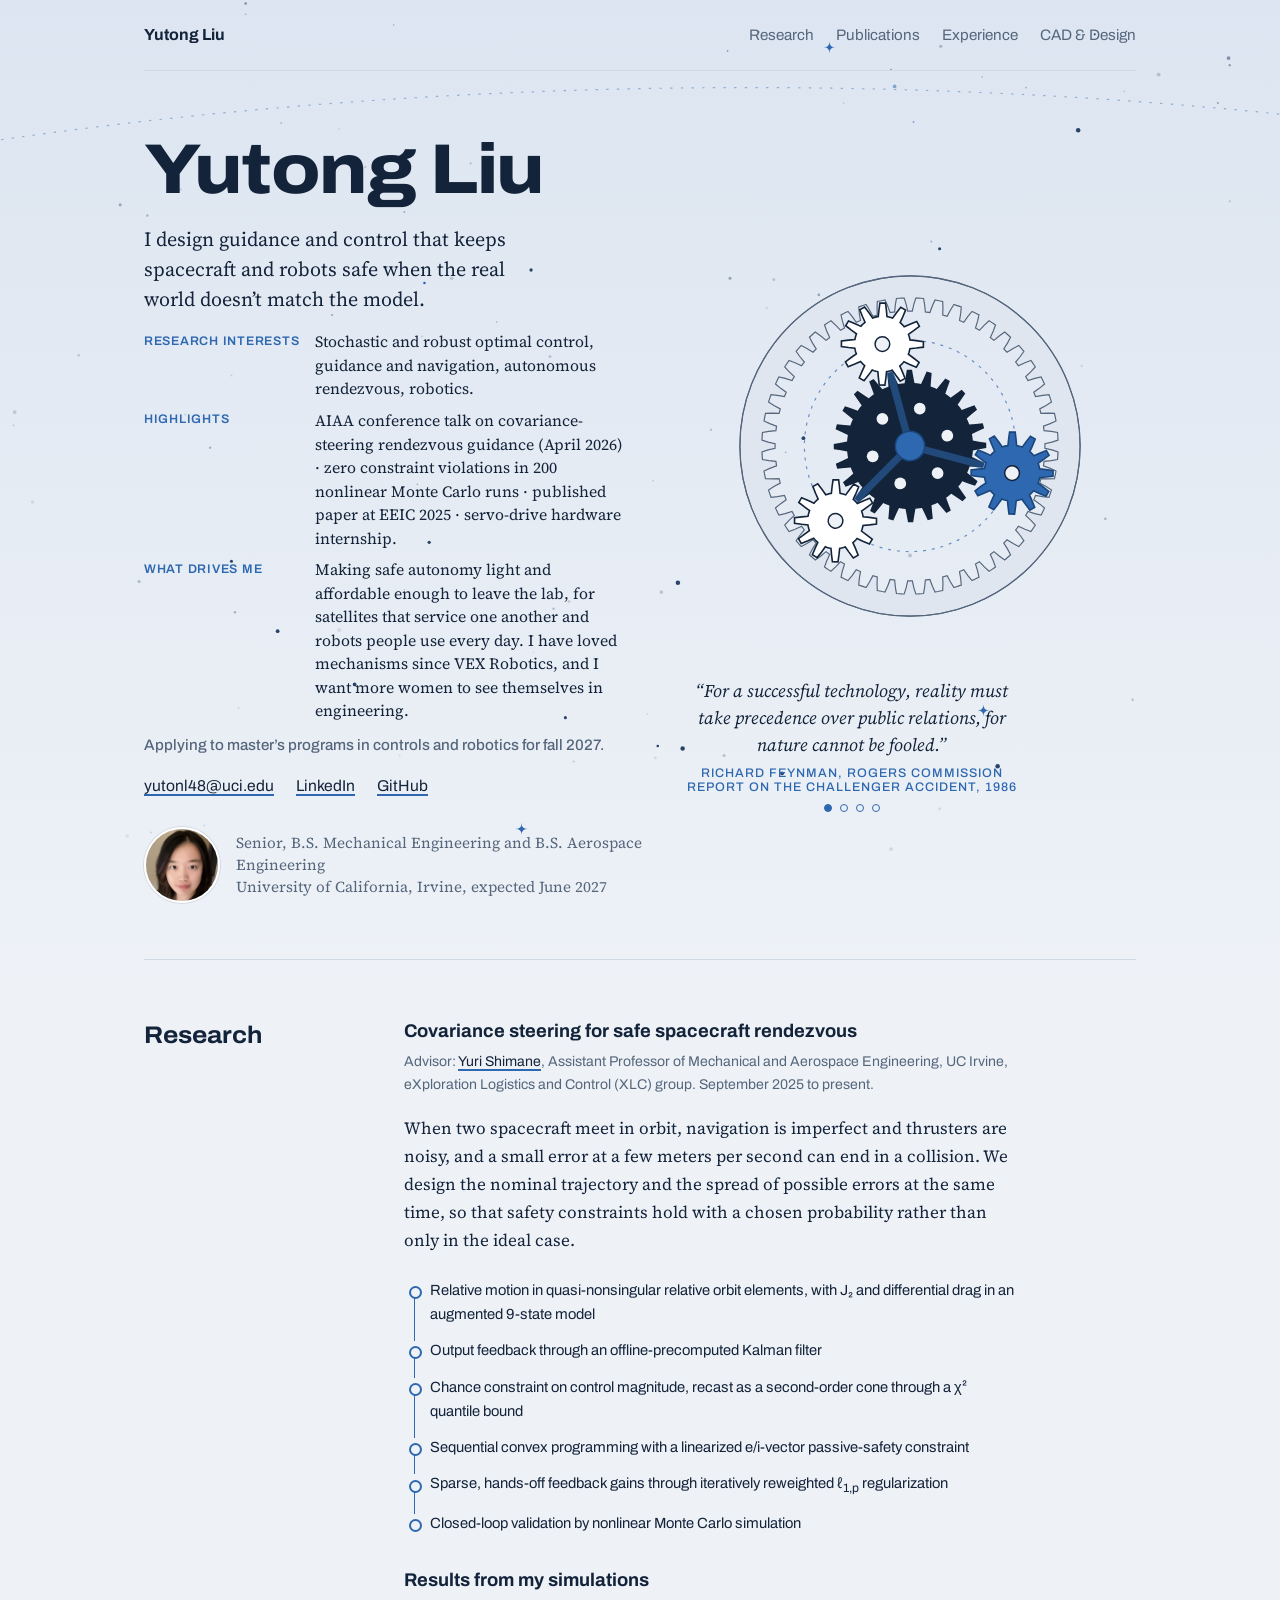
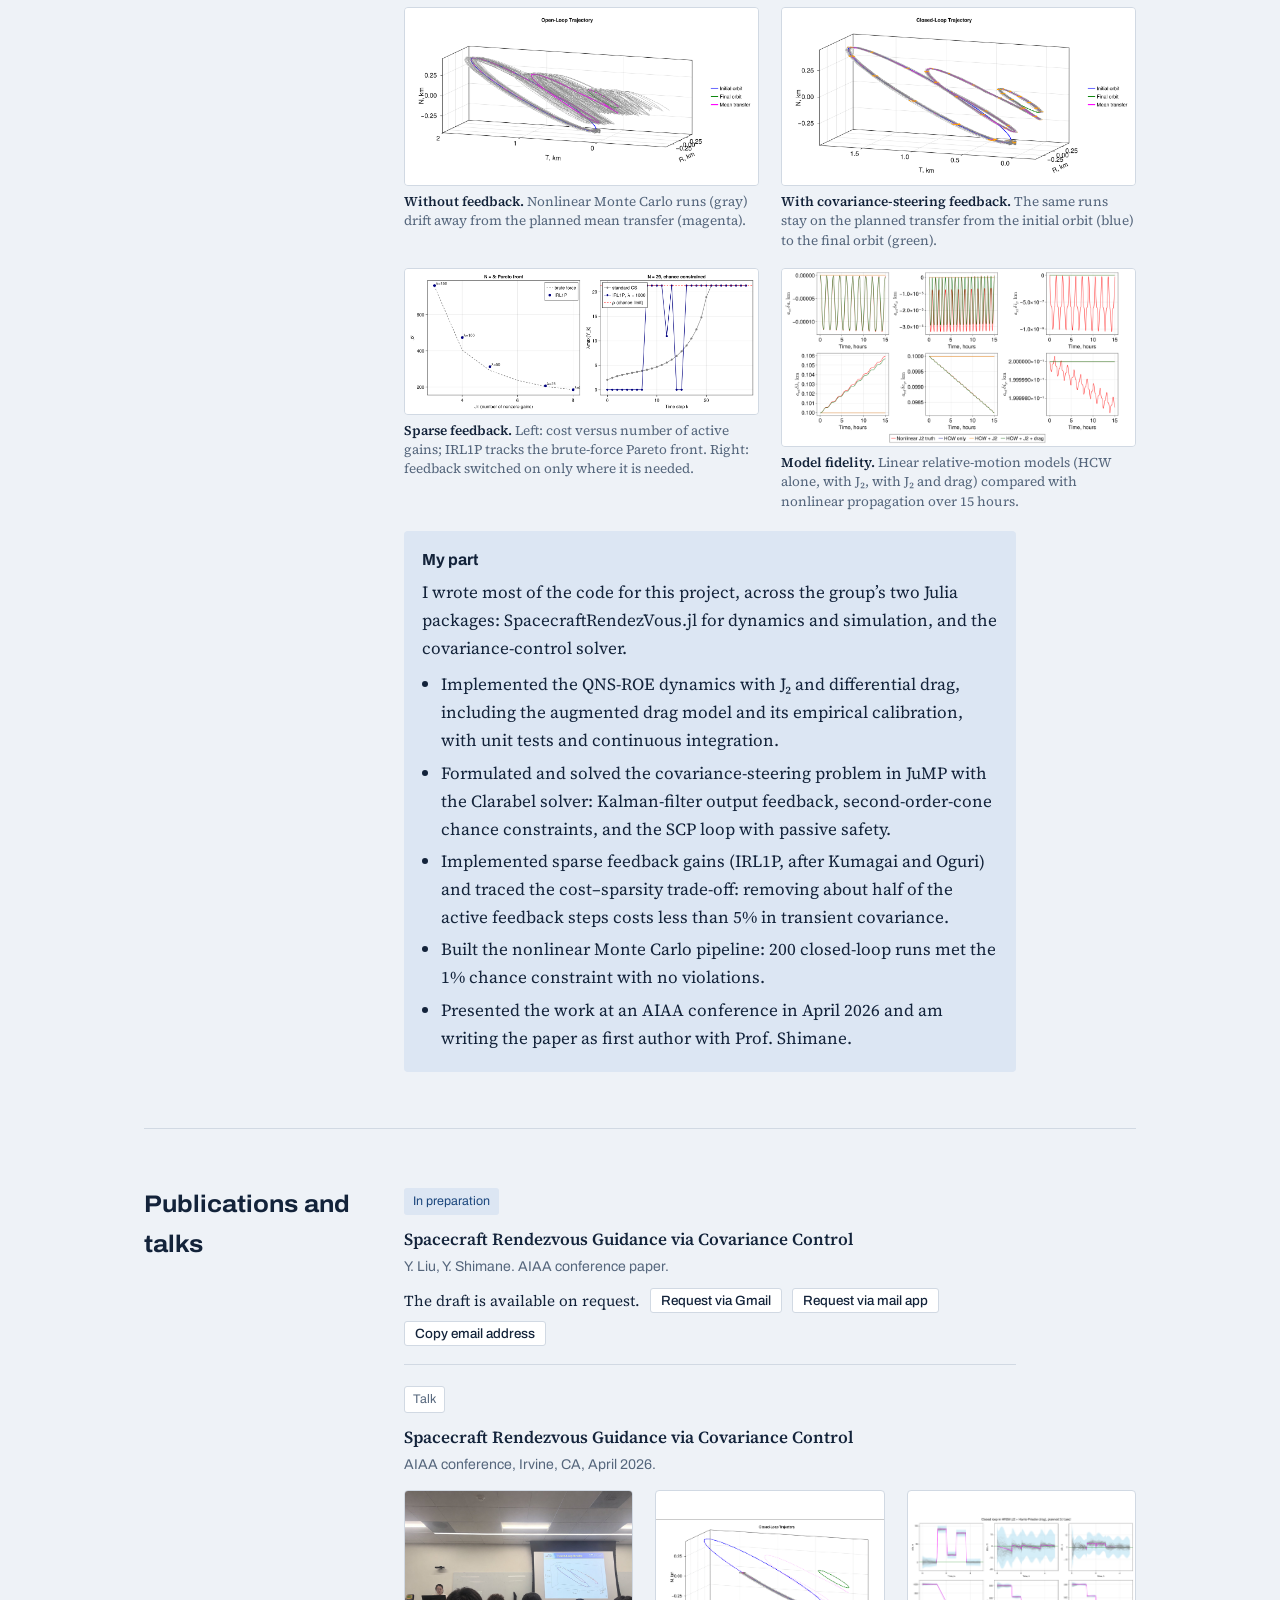
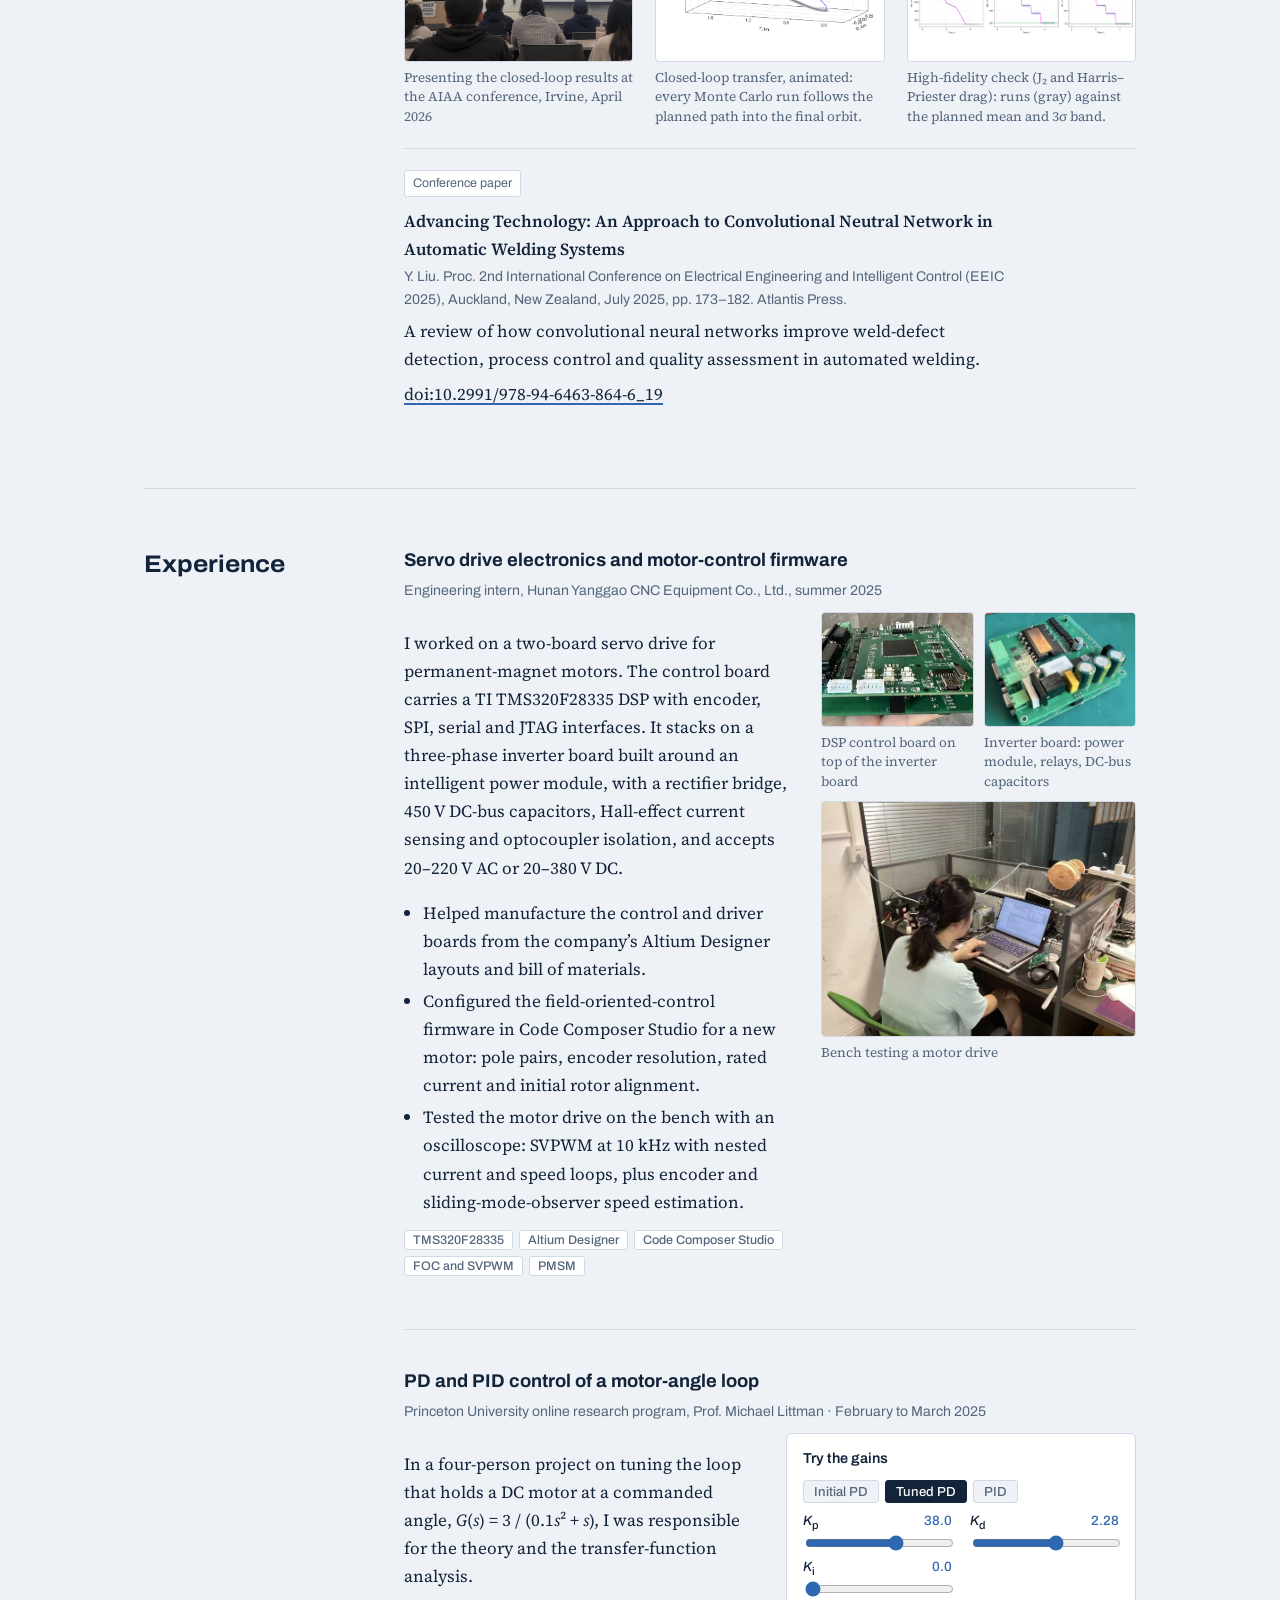
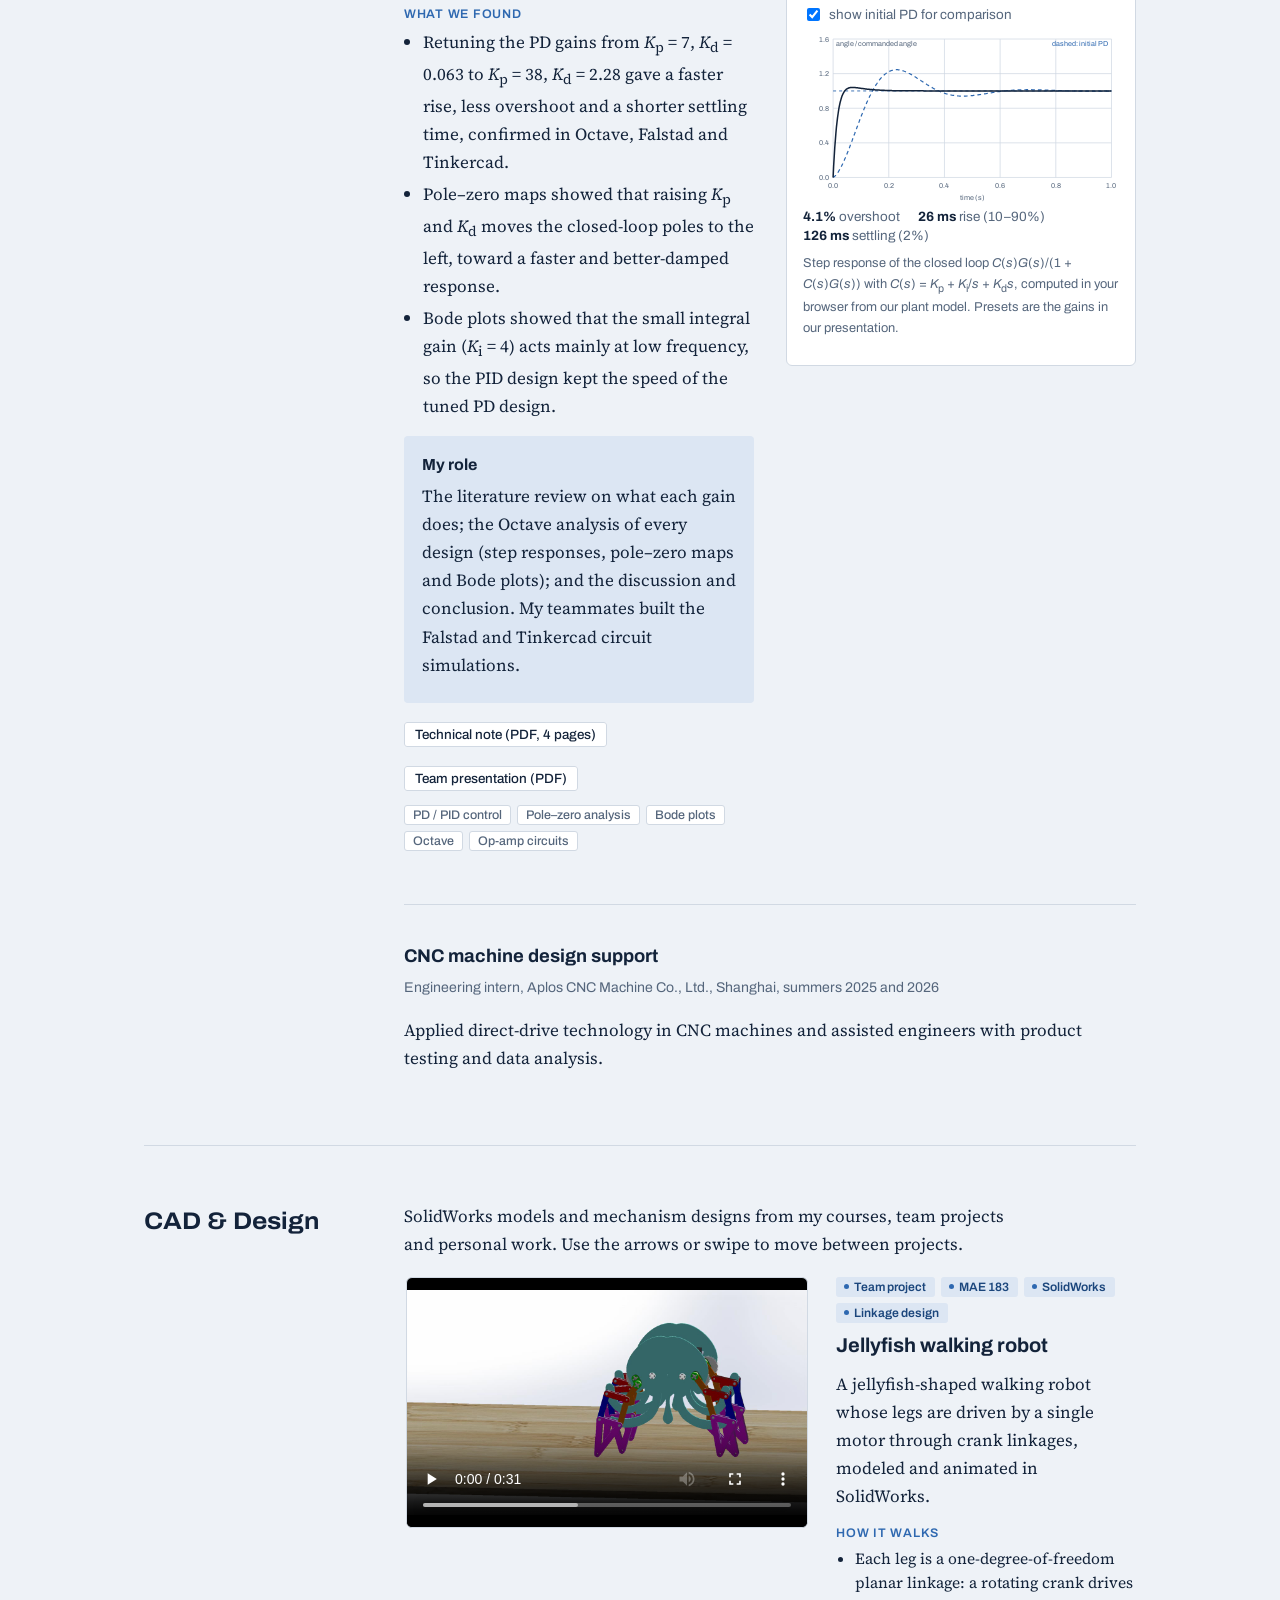
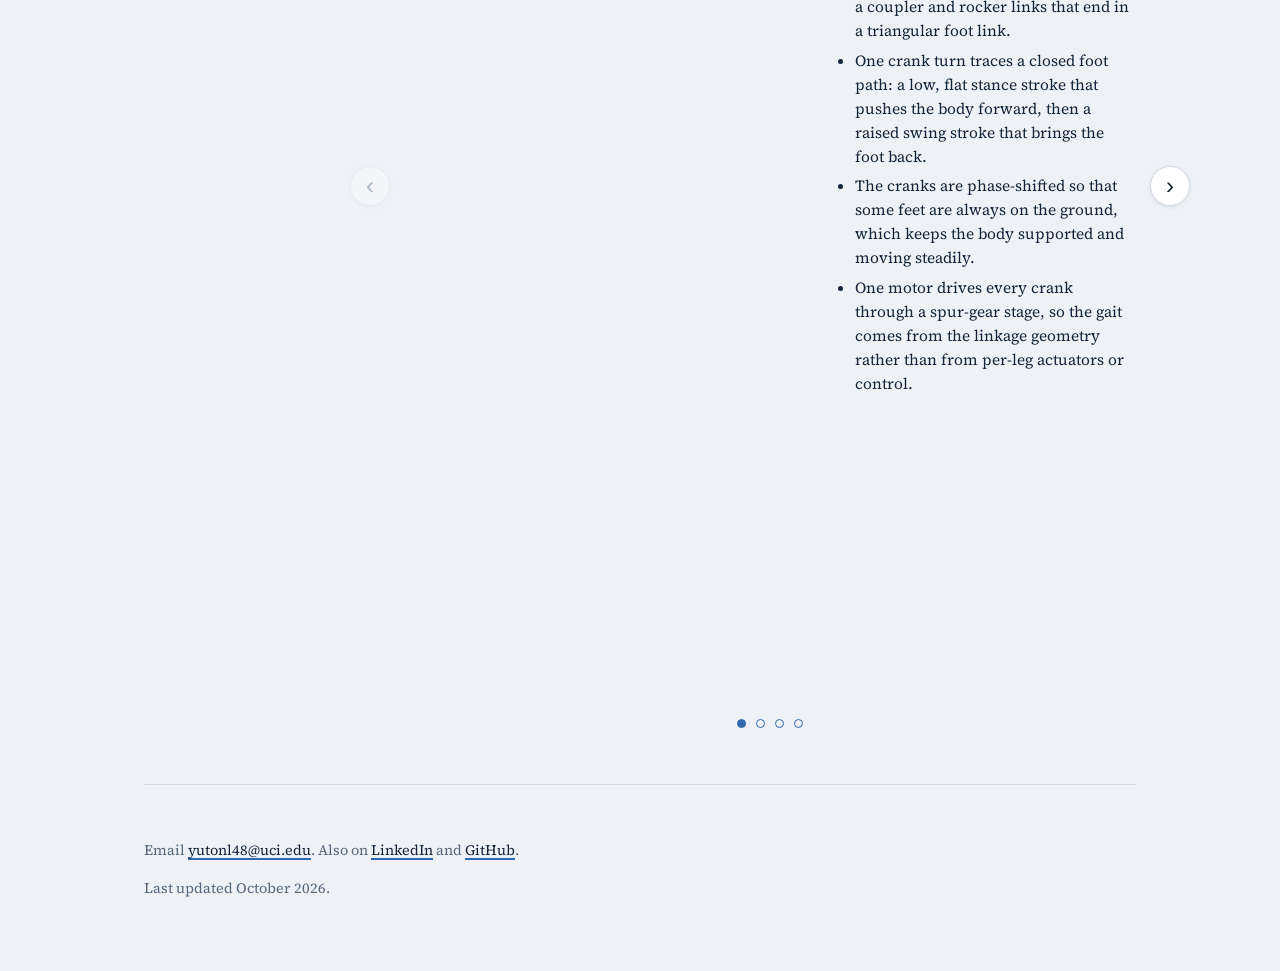
==== commit 1d47715d: "updates until Oct 7 Added the picture of modeling, changing the theme of overall contents." ====
--- a/index.html
+++ b/index.html
@@ -12,6 +12,12 @@
 </head>
 <body>
 <div class="wrap">
+<div class="sky" aria-hidden="true"><svg viewBox="0 0 1440 760" preserveAspectRatio="xMidYMin slice" focusable="false">
+<g><circle class="st" cx="466" cy="109" r="0.6" opacity="0.19"/><circle class="st" cx="84" cy="366" r="0.6" opacity="0.16"/><circle class="st" cx="794" cy="43" r="0.7" opacity="0.51"/><circle class="st b" cx="89" cy="423" r="0.6" opacity="0.38"/><circle class="st" cx="417" cy="104" r="0.7" opacity="0.36"/><circle class="st tw" style="--d:0.2s" cx="148" cy="412" r="1.2"/><circle class="st" cx="297" cy="491" r="1.3" opacity="0.3"/><circle class="st" cx="521" cy="179" r="0.8" opacity="0.38"/><circle class="st tw" style="--d:1.7s" cx="756" cy="632" r="1.9000000000000001"/><circle class="st tw" style="--d:2.2s" cx="1090" cy="110" r="1.9000000000000001"/><circle class="st" cx="1136" cy="591" r="1.1" opacity="0.25"/><circle class="st tw" style="--d:2.8s" cx="657" cy="606" r="1.3"/><circle class="st" cx="932" cy="717" r="1.6" opacity="0.14"/><circle class="st" cx="32" cy="333" r="0.8" opacity="0.31"/><circle class="st tw" style="--d:1.8s" cx="414" cy="533" r="1.6"/><circle class="st" cx="791" cy="638" r="1.3" opacity="0.27"/><circle class="st b" cx="517" cy="638" r="0.9" opacity="0.13"/><circle class="st b" cx="336" cy="350" r="0.8" opacity="0.21"/><circle class="st" cx="532" cy="409" r="0.8" opacity="0.31"/><circle class="st" cx="974" cy="39" r="1.3" opacity="0.32"/><circle class="st b" cx="577" cy="138" r="0.9" opacity="0.31"/><circle class="st tw" style="--d:0.8s" cx="147" cy="409" r="1.0"/><circle class="st tw" style="--d:2.0s" cx="542" cy="458" r="1.4000000000000001"/><circle class="st b" cx="1408" cy="347" r="1.0" opacity="0.16"/><circle class="st b" cx="381" cy="598" r="0.8" opacity="0.21"/><circle class="st" cx="521" cy="498" r="0.6" opacity="0.29"/><circle class="st" cx="131" cy="610" r="1.1" opacity="0.29"/><circle class="st" cx="780" cy="363" r="0.9" opacity="0.3"/><circle class="st" cx="281" cy="173" r="1.3" opacity="0.4"/><circle class="st" cx="512" cy="21" r="0.6" opacity="0.47"/><circle class="st" cx="871" cy="249" r="1.1" opacity="0.44"/><circle class="st" cx="327" cy="142" r="0.9" opacity="0.32"/><circle class="st b" cx="3" cy="656" r="1.1" opacity="0.25"/><circle class="st b" cx="1310" cy="565" r="0.9" opacity="0.21"/><circle class="st tw" style="--d:0.6s" cx="479" cy="578" r="1.6"/><circle class="st b" cx="1430" cy="20" r="1.6" opacity="0.47"/><circle class="st tw" style="--d:3.2s" cx="1412" cy="475" r="1.4000000000000001"/><circle class="st" cx="1046" cy="74" r="0.8" opacity="0.32"/><circle class="st" cx="304" cy="182" r="1.0" opacity="0.32"/><circle class="st" cx="784" cy="602" r="0.6" opacity="0.29"/><circle class="st tw" style="--d:0.6s" cx="840" cy="653" r="1.6"/><circle class="st tw" style="--d:0.6s" cx="735" cy="630" r="1.1"/><circle class="st" cx="892" cy="87" r="0.6" opacity="0.28"/><circle class="st" cx="1129" cy="77" r="0.6" opacity="0.26"/><circle class="st" cx="731" cy="406" r="0.7" opacity="0.24"/><circle class="st" cx="738" cy="500" r="1.6" opacity="0.23"/><circle class="st" cx="357" cy="378" r="1.0" opacity="0.38"/><circle class="st b" cx="644" cy="301" r="1.3" opacity="0.27"/><circle class="st b" cx="105" cy="483" r="0.7" opacity="0.33"/><circle class="st b" cx="951" cy="103" r="0.8" opacity="0.5"/><circle class="st" cx="573" cy="352" r="0.9" opacity="0.18"/><circle class="st" cx="488" cy="141" r="1.1" opacity="0.19"/><circle class="st" cx="660" cy="508" r="1.3" opacity="0.19"/><circle class="st b" cx="93" cy="711" r="0.9" opacity="0.26"/><circle class="st" cx="57" cy="562" r="1.0" opacity="0.27"/><circle class="st" cx="973" cy="683" r="1.3" opacity="0.12"/><circle class="st b" cx="1009" cy="65" r="0.6" opacity="0.45"/><circle class="st b" cx="387" cy="12" r="0.7" opacity="0.47"/><circle class="st" cx="96" cy="623" r="1.6" opacity="0.1"/><circle class="st tw" style="--d:0.6s" cx="1318" cy="449" r="0.8999999999999999"/><circle class="st" cx="73" cy="146" r="1.0" opacity="0.37"/><circle class="st b" cx="642" cy="485" r="1.0" opacity="0.2"/><circle class="st" cx="22" cy="529" r="0.9" opacity="0.23"/><circle class="st" cx="948" cy="469" r="1.6" opacity="0.25"/><circle class="st" cx="443" cy="155" r="0.9" opacity="0.27"/><circle class="st tw" style="--d:2.5s" cx="916" cy="292" r="1.4000000000000001"/><circle class="st" cx="1267" cy="311" r="0.6" opacity="0.16"/><circle class="st b" cx="966" cy="204" r="0.9" opacity="0.37"/><circle class="st" cx="387" cy="3" r="1.1" opacity="0.53"/><circle class="st b" cx="352" cy="697" r="1.0" opacity="0.13"/><circle class="st tw" style="--d:3.3s" cx="121" cy="201" r="1.2"/><circle class="st" cx="207" cy="424" r="1.3" opacity="0.13"/><circle class="st" cx="843" cy="382" r="0.8" opacity="0.31"/><circle class="st" cx="561" cy="235" r="1.6" opacity="0.2"/><circle class="st tw" style="--d:2.1s" cx="63" cy="603" r="1.6"/><circle class="st" cx="726" cy="603" r="0.6" opacity="0.27"/><circle class="st b" cx="983" cy="501" r="0.9" opacity="0.13"/><circle class="st" cx="1382" cy="272" r="1.6" opacity="0.31"/><circle class="st b" cx="980" cy="353" r="0.6" opacity="0.26"/><circle class="st" cx="1293" cy="66" r="0.7" opacity="0.43"/><circle class="st" cx="1218" cy="170" r="0.9" opacity="0.23"/><circle class="st" cx="1218" cy="55" r="1.0" opacity="0.45"/><circle class="st" cx="112" cy="106" r="1.0" opacity="0.39"/><circle class="st" cx="192" cy="348" r="1.6" opacity="0.21"/><circle class="st tw" style="--d:3.6s" cx="973" cy="210" r="1.3"/><circle class="st" cx="287" cy="706" r="1.6" opacity="0.09"/><circle class="st" cx="1394" cy="325" r="1.0" opacity="0.25"/><circle class="st b" cx="107" cy="65" r="1.0" opacity="0.51"/><circle class="st" cx="733" cy="640" r="1.1" opacity="0.14"/><circle class="st" cx="36" cy="3" r="1.6" opacity="0.43"/><circle class="st b" cx="599" cy="272" r="0.7" opacity="0.39"/><circle class="st" cx="1208" cy="87" r="0.9" opacity="0.42"/><circle class="st" cx="536" cy="284" r="0.7" opacity="0.25"/><circle class="st b" cx="70" cy="73" r="1.0" opacity="0.39"/><circle class="st tw" style="--d:3.0s" cx="628" cy="228" r="1.4000000000000001"/><circle class="st b" cx="576" cy="632" r="0.9" opacity="0.24"/><circle class="st" cx="649" cy="543" r="1.0" opacity="0.22"/><circle class="st" cx="246" cy="300" r="1.0" opacity="0.23"/><circle class="st tw" style="--d:2.6s" cx="375" cy="474" r="1.3"/><circle class="st" cx="108" cy="361" r="1.6" opacity="0.28"/><circle class="st b" cx="1093" cy="309" r="0.9" opacity="0.21"/><circle class="st" cx="460" cy="266" r="0.9" opacity="0.41"/><circle class="st" cx="596" cy="378" r="1.3" opacity="0.2"/><circle class="st" cx="827" cy="260" r="0.9" opacity="0.17"/><circle class="st tw" style="--d:0.1s" cx="930" cy="312" r="1.3"/><circle class="st tw" style="--d:3.7s" cx="1022" cy="647" r="1.9000000000000001"/><circle class="st tw" style="--d:0.6s" cx="1337" cy="381" r="1.9000000000000001"/><circle class="st tw" style="--d:0.5s" cx="752" cy="492" r="1.9000000000000001"/><circle class="st" cx="820" cy="27" r="1.0" opacity="0.53"/><circle class="st" cx="630" cy="551" r="0.7" opacity="0.12"/><circle class="st" cx="559" cy="161" r="0.6" opacity="0.16"/><circle class="st" cx="1381" cy="465" r="0.9" opacity="0.24"/><circle class="st b" cx="1383" cy="509" r="1.0" opacity="0.13"/><circle class="st" cx="932" cy="59" r="0.9" opacity="0.41"/><circle class="st tw" style="--d:1.2s" cx="49" cy="244" r="1.6"/><circle class="st" cx="1217" cy="49" r="1.6" opacity="0.52"/><circle class="st" cx="332" cy="160" r="1.0" opacity="0.19"/><circle class="st b" cx="1291" cy="350" r="0.6" opacity="0.4"/><circle class="st" cx="307" cy="703" r="0.8" opacity="0.16"/><circle class="st" cx="647" cy="514" r="1.1" opacity="0.28"/><circle class="st" cx="474" cy="134" r="1.6" opacity="0.17"/><circle class="st b tw" style="--d:1.7s" cx="538" cy="239" r="1.1"/><circle class="st" cx="1275" cy="405" r="0.9" opacity="0.23"/><circle class="st" cx="1158" cy="63" r="1.6" opacity="0.24"/><circle class="st" cx="466" cy="532" r="1.6" opacity="0.12"/><circle class="st tw" style="--d:0.8s" cx="1104" cy="29" r="0.8999999999999999"/><circle class="st" cx="91" cy="437" r="1.1" opacity="0.19"/><circle class="st" cx="378" cy="517" r="1.1" opacity="0.33"/><circle class="st" cx="858" cy="582" r="0.7" opacity="0.11"/><circle class="st" cx="1378" cy="689" r="1.3" opacity="0.24"/><circle class="st" cx="191" cy="359" r="0.6" opacity="0.35"/><circle class="st" cx="1113" cy="438" r="1.1" opacity="0.34"/><circle class="st tw" style="--d:0.1s" cx="858" cy="370" r="1.6"/><circle class="st" cx="796" cy="235" r="1.3" opacity="0.42"/><circle class="st tw" style="--d:0.5s" cx="121" cy="70" r="1.9000000000000001"/><circle class="st" cx="664" cy="643" r="0.9" opacity="0.24"/><circle class="st" cx="174" cy="607" r="1.0" opacity="0.16"/><circle class="st b" cx="375" cy="317" r="0.8" opacity="0.21"/><circle class="st" cx="833" cy="236" r="1.3" opacity="0.23"/><circle class="st b" cx="935" cy="73" r="1.6" opacity="0.52"/><path class="st b tw" style="--d:3.3s" d="M140 83 Q140 90 147 90 Q140 90 140 97 Q140 90 133 90 Q140 90 140 83Z"/><path class="st b tw" style="--d:3.4s" d="M1290 62 Q1290 70 1298 70 Q1290 70 1290 78 Q1290 70 1282 70 Q1290 70 1290 62Z"/><path class="st b tw" style="--d:3.7s" d="M880 35 Q880 40 885 40 Q880 40 880 45 Q880 40 875 40 Q880 40 880 35Z"/><path class="st b tw" style="--d:0.2s" d="M60 424 Q60 430 66 430 Q60 430 60 436 Q60 430 54 430 Q60 430 60 424Z"/><path class="st b tw" style="--d:1.2s" d="M1380 454 Q1380 460 1386 460 Q1380 460 1380 466 Q1380 460 1374 460 Q1380 460 1380 454Z"/><path class="st b tw" style="--d:0.5s" d="M620 695 Q620 700 625 700 Q620 700 620 705 Q620 700 615 700 Q620 700 620 695Z"/><path class="st b tw" style="--d:0.8s" d="M1010 595 Q1010 600 1015 600 Q1010 600 1010 605 Q1010 600 1005 600 Q1010 600 1010 595Z"/></g>
+<path class="orbit-path" d="M-120 175 C 380 55, 1040 40, 1560 140"/>
+<g id="sat"><line class="sat-line" x1="-20" y1="0" x2="20" y2="0"/><rect class="sat-panel" x="-27" y="-5" width="14" height="10" rx="1"/><rect class="sat-panel" x="13" y="-5" width="14" height="10" rx="1"/><rect class="sat-body" x="-6" y="-6" width="12" height="12" rx="2"/><line class="sat-line" x1="0" y1="-6" x2="0" y2="-12"/><circle class="sat-body" cx="0" cy="-13" r="2"/>
+<animateMotion dur="70s" repeatCount="indefinite" rotate="auto" path="M-120 175 C 380 55, 1040 40, 1560 140"/></g>
+</svg></div>
 
 <nav class="nav" aria-label="Main">
   <a class="home" href="#top">Yutong Liu</a>
@@ -495,6 +501,13 @@
     document.querySelectorAll('.cad-ref').forEach(function (e) { e.remove(); });
   }
 })();
+/* ---------- starfield: stretch behind nav + hero; respect reduced motion ---------- */
+(function sky() {
+  var sk = document.querySelector('.sky'), hero = document.getElementById('top'); if (!sk || !hero) return;
+  function fit() { sk.style.setProperty('--sky-h', (hero.offsetTop + hero.offsetHeight + 24) + 'px'); }
+  fit(); window.addEventListener('resize', fit); window.addEventListener('load', fit);
+  if (window.matchMedia && matchMedia('(prefers-reduced-motion: reduce)').matches) { var sv = sk.querySelector('svg'); if (sv.pauseAnimations) sv.pauseAnimations(); }
+})();
 </script>
 </body>
 </html>
--- a/style.css
+++ b/style.css
@@ -1,11 +1,11 @@
 :root{
-  --paper:#F2F4F6; --ink:#1A2230; --steel:#56657A; --rule:#D5DCE3;
-  --brass:#9C6F22; --brass-soft:#E9DCC3; --panel:#FFFFFF;
+  --paper:#EEF2F7; --ink:#13233A; --steel:#55667C; --rule:#D1D9E3;
+  --brass:#2E68B0; --brass-soft:#DCE6F3; --panel:#FFFFFF; --brass-deep:#1B467C;
   --measure:68ch;
 }
 *{box-sizing:border-box}
 html{scroll-behavior:smooth}
-body{margin:0;background:var(--paper);color:var(--ink);
+body{margin:0;overflow-x:clip;background:var(--paper);color:var(--ink);
   font:400 1.0625rem/1.65 "Source Serif 4",Georgia,serif;-webkit-font-smoothing:antialiased}
 a{color:var(--ink);text-decoration-color:var(--brass);text-underline-offset:3px;text-decoration-thickness:1.5px}
 a:hover{color:var(--brass)}
@@ -44,7 +44,7 @@
 .koz{fill:none;stroke:#A23B2A;stroke-width:1;stroke-dasharray:3 3}
 .tick{font:400 10px "Archivo",sans-serif;fill:var(--steel)}
 @keyframes mcin{to{opacity:.35}}
-.cov{fill:rgba(156,111,34,.16);stroke:var(--brass);stroke-width:1.1;opacity:0;animation:pop .5s ease-out forwards;animation-delay:calc(.3s + var(--i)*.32s)}
+.cov{fill:rgba(46,104,176,.16);stroke:var(--brass);stroke-width:1.1;opacity:0;animation:pop .5s ease-out forwards;animation-delay:calc(.3s + var(--i)*.32s)}
 .mean{fill:var(--ink);opacity:0;animation:pop .3s ease-out forwards;animation-delay:calc(.35s + var(--i)*.38s)}
 .chief{fill:var(--ink)}
 @keyframes draw{to{stroke-dashoffset:0}}
@@ -80,7 +80,7 @@
 .entry p{margin:6px 0}
 .entry .meta{margin:0 0 6px}
 .tag{display:inline-block;font-size:.78rem;padding:2px 8px;border-radius:3px;background:var(--panel);border:1px solid var(--rule);color:var(--steel);margin-right:6px}
-.tag.status{background:var(--brass-soft);border-color:transparent;color:#5E4313}
+.tag.status{background:var(--brass-soft);border-color:transparent;color:var(--brass-deep)}
 
 /* projects */
 .projects{display:grid;grid-template-columns:repeat(2,minmax(0,1fr));gap:28px 36px}
@@ -102,15 +102,15 @@
 figure.gears{margin:0}
 figure.gears svg{width:100%;max-width:440px;height:auto;display:block;margin:0 auto}
 figure.gears figcaption{font-size:.88rem;color:var(--steel);margin-top:12px;max-width:48ch;line-height:1.5}
-.g-ring{fill:#E3E8EE;stroke:var(--steel);stroke-width:.8}
+.g-ring{fill:#DFE6EF;stroke:var(--steel);stroke-width:.8}
 .g-ring-edge{fill:none;stroke:var(--steel);stroke-width:.8}
 .g-sun{fill:var(--ink)}
 .g-hole{fill:var(--paper)}
 .g-planet{fill:var(--panel);stroke:var(--ink);stroke-width:1.1}
-.g-planet.chaser{fill:var(--brass);stroke:#6E4E15}
+.g-planet.chaser{fill:var(--brass);stroke:var(--brass-deep)}
 .g-hub{fill:var(--paper);stroke:var(--ink);stroke-width:1}
 .g-arm{stroke:var(--brass);stroke-width:5;stroke-linecap:round;opacity:.55}
-.g-carrier-hub{fill:var(--brass);stroke:#6E4E15;stroke-width:1}
+.g-carrier-hub{fill:var(--brass);stroke:var(--brass-deep);stroke-width:1}
 #gear-toggle{font:500 .8rem "Archivo",sans-serif;color:var(--steel);background:none;border:1px solid var(--rule);border-radius:3px;padding:1px 8px;margin-left:6px;cursor:pointer}
 #gear-toggle:hover{color:var(--ink);border-color:var(--steel)}
 
@@ -201,7 +201,7 @@
 .cad-card p{margin:.3em 0 0;font-size:.97rem}
 .cad-cover{all:unset;box-sizing:border-box;position:relative;display:block;width:100%;aspect-ratio:4/3;border-radius:4px;border:1px solid var(--rule);background:var(--panel);overflow:hidden;cursor:zoom-in;margin-bottom:10px}
 .cad-cover img{width:100%;height:100%;object-fit:cover;display:block}
-.cad-cover.empty{cursor:default;background:repeating-linear-gradient(135deg,var(--paper) 0 10px,#E8ECF0 10px 20px)}
+.cad-cover.empty{cursor:default;background:repeating-linear-gradient(135deg,var(--paper) 0 10px,#E2E8F0 10px 20px)}
 .cad-cover .badge,.cad-cover .count{position:absolute;bottom:8px;font:600 .72rem "Archivo",sans-serif;background:rgba(26,34,48,.82);color:#fff;border-radius:3px;padding:2px 7px}
 .cad-cover .badge{left:8px}.cad-cover .count{right:8px}
 .cad-cat{font:600 .72rem "Archivo",sans-serif !important;letter-spacing:.06em;text-transform:uppercase;color:var(--brass);margin:0 !important}
@@ -262,7 +262,7 @@
 .sl-thumbs button:focus-visible{outline:2px solid var(--brass);outline-offset:2px}
 .sl-media .sl-thumbs img{width:100%;height:100%;object-fit:contain;border:0;border-radius:0;aspect-ratio:auto;background:#fff}
 ul.tags{list-style:none;margin:0;padding:0;display:flex;flex-wrap:wrap;gap:6px}
-ul.tags li{font:600 .76rem "Archivo",sans-serif;color:#5E4313;background:var(--brass-soft);border-radius:3px;padding:3px 9px 3px 18px;position:relative}
+ul.tags li{font:600 .76rem "Archivo",sans-serif;color:var(--brass-deep);background:var(--brass-soft);border-radius:3px;padding:3px 9px 3px 18px;position:relative}
 ul.tags li::before{content:"";position:absolute;left:8px;top:50%;width:5px;height:5px;margin-top:-2.5px;border-radius:50%;background:var(--brass)}
 .sl-btn{position:absolute;top:calc(50% - 22px);width:40px;height:40px;border-radius:50%;border:1px solid var(--rule);background:var(--panel);color:var(--ink);font-size:1.5rem;line-height:1;cursor:pointer;z-index:2;box-shadow:0 1px 4px rgba(0,0,0,.08)}
 .sl-btn.prev{left:-54px}.sl-btn.next{right:-54px}
@@ -278,3 +278,19 @@
 .note-line{font-size:.92rem;color:var(--steel);margin:14px 0 0}
 
 .ai-note{font:italic 400 .84rem "Source Serif 4",Georgia,serif;color:var(--steel);margin-left:8px}
+
+/* ---- starfield + spacecraft behind the nav and hero ---- */
+.sky{position:absolute;top:0;left:50%;width:100vw;transform:translateX(-50%);height:var(--sky-h,760px);z-index:-1;pointer-events:none;overflow:hidden;
+  background:linear-gradient(180deg,#DCE5F1 0%,#E6ECF4 55%,var(--paper) 100%)}
+.sky svg{width:100%;height:100%;max-height:900px;display:block}
+@media (max-width:820px){.sky svg{max-height:760px}.sky .orbit-path,.sky #sat{display:none}}
+.sky .st{fill:#2A4468}
+.sky .st.b{fill:var(--brass)}
+.sky .tw{animation:tw 4s ease-in-out infinite;animation-delay:var(--d,0s)}
+@keyframes tw{0%,100%{opacity:.25}50%{opacity:.85}}
+.sky .orbit-path{fill:none;stroke:var(--brass);stroke-width:1;stroke-dasharray:2 7;opacity:.45}
+.sky .sat-body{fill:var(--ink)}
+.sky .sat-panel{fill:var(--brass);stroke:var(--ink);stroke-width:.6}
+.sky .sat-line{stroke:var(--ink);stroke-width:.8}
+.wrap{position:relative;z-index:0}
+@media (prefers-reduced-motion:reduce){.sky .tw{animation:none}}
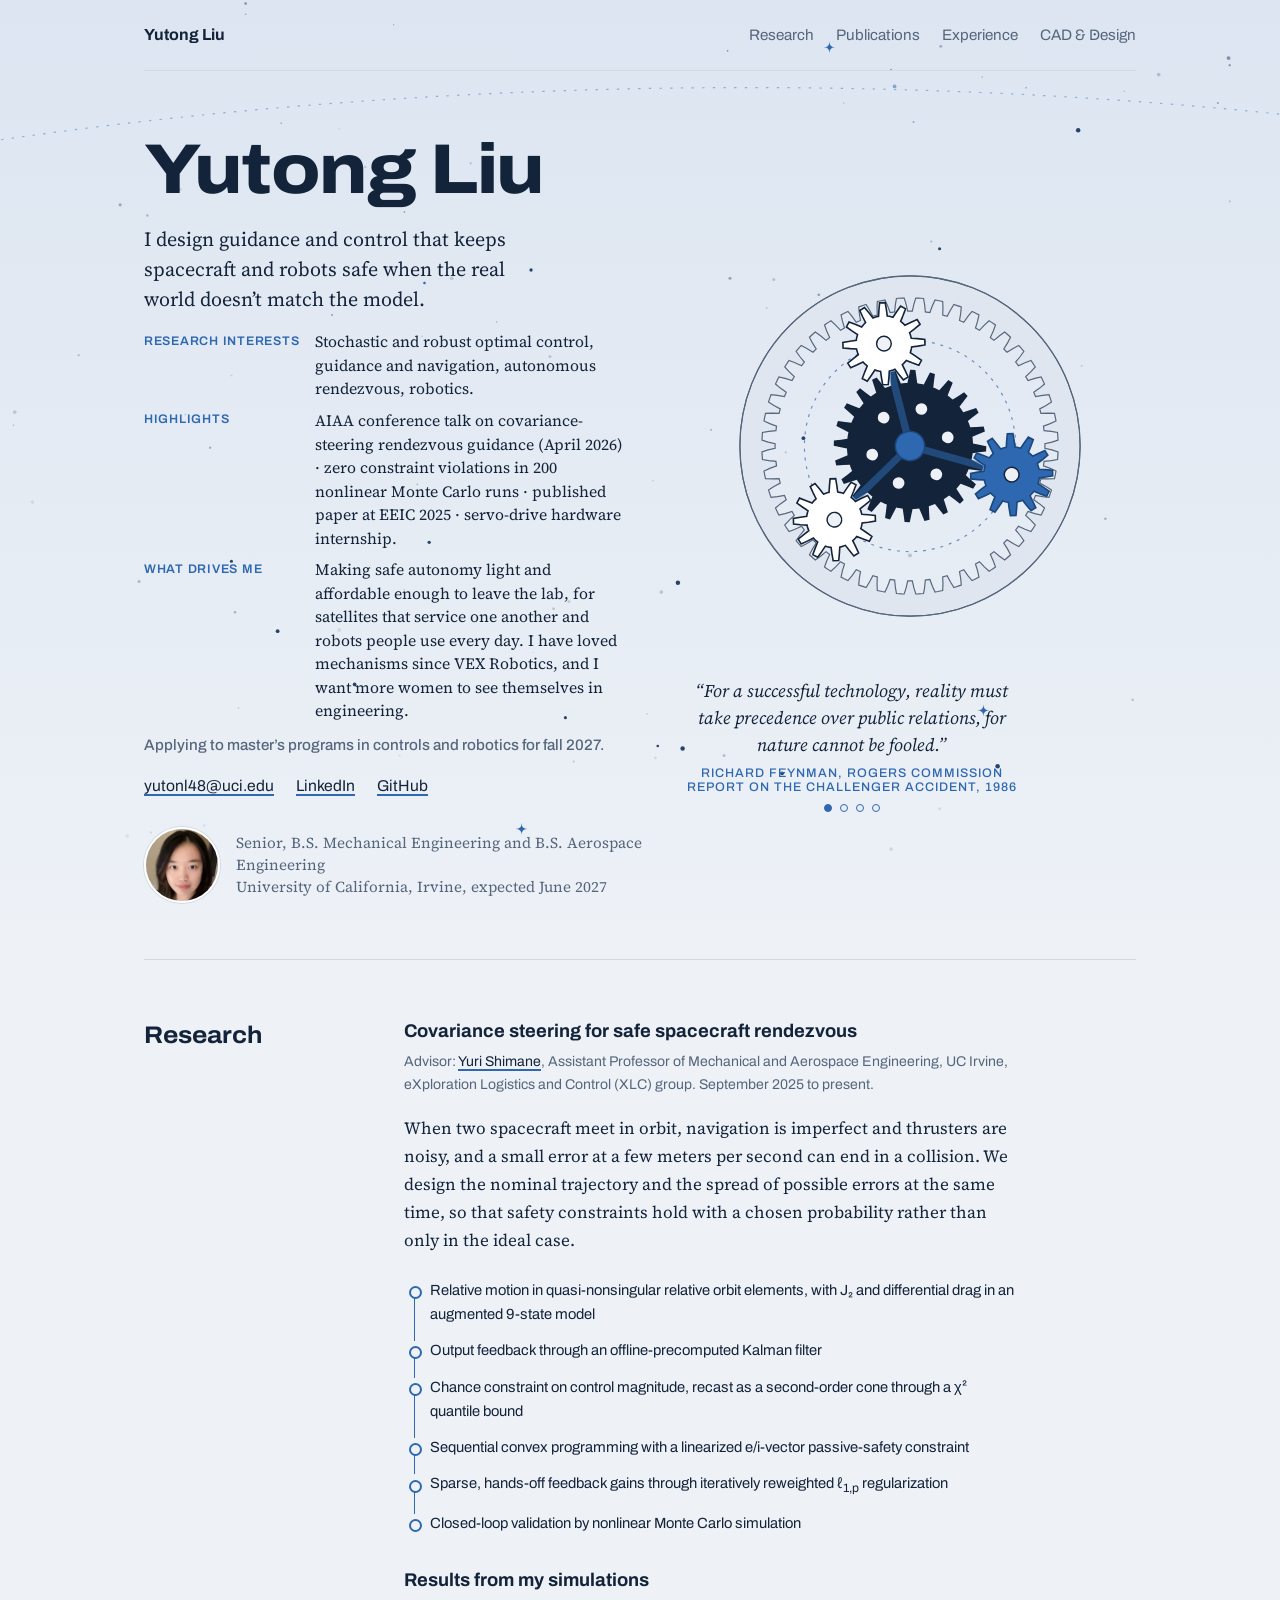
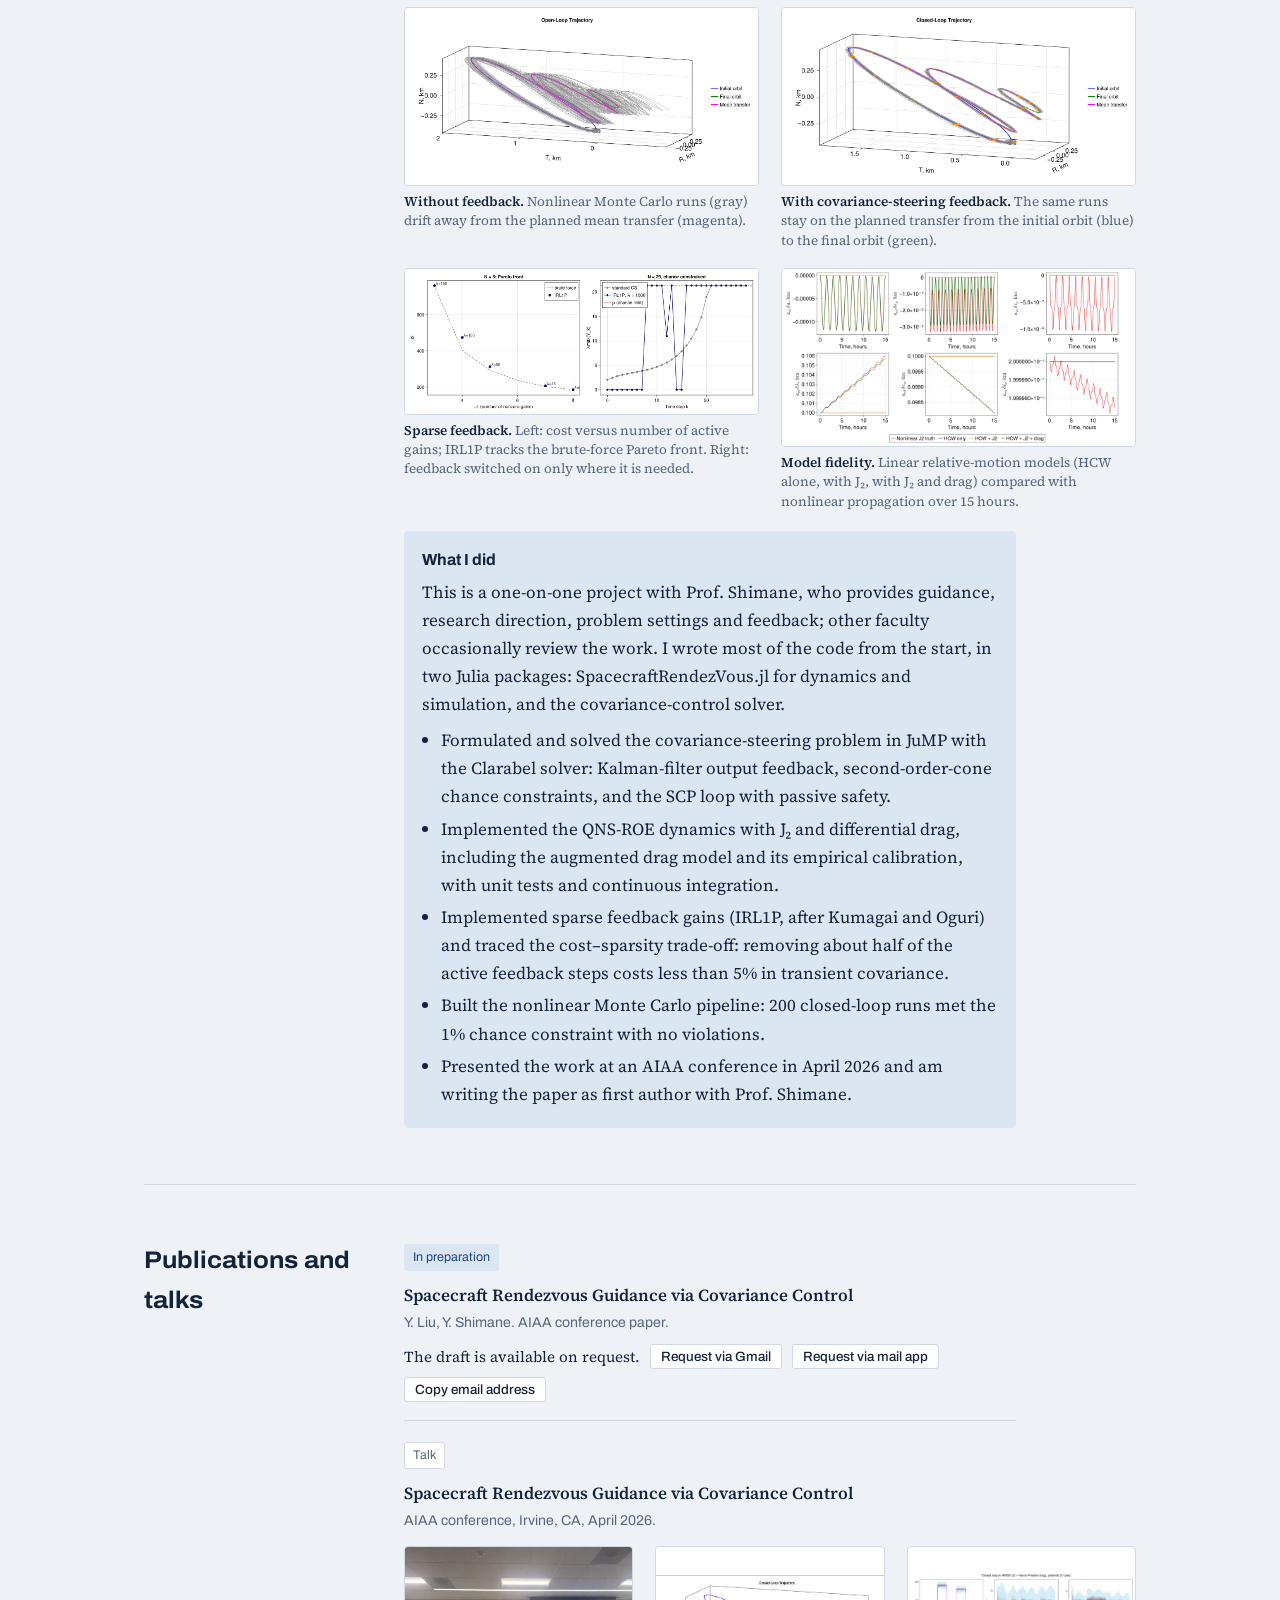
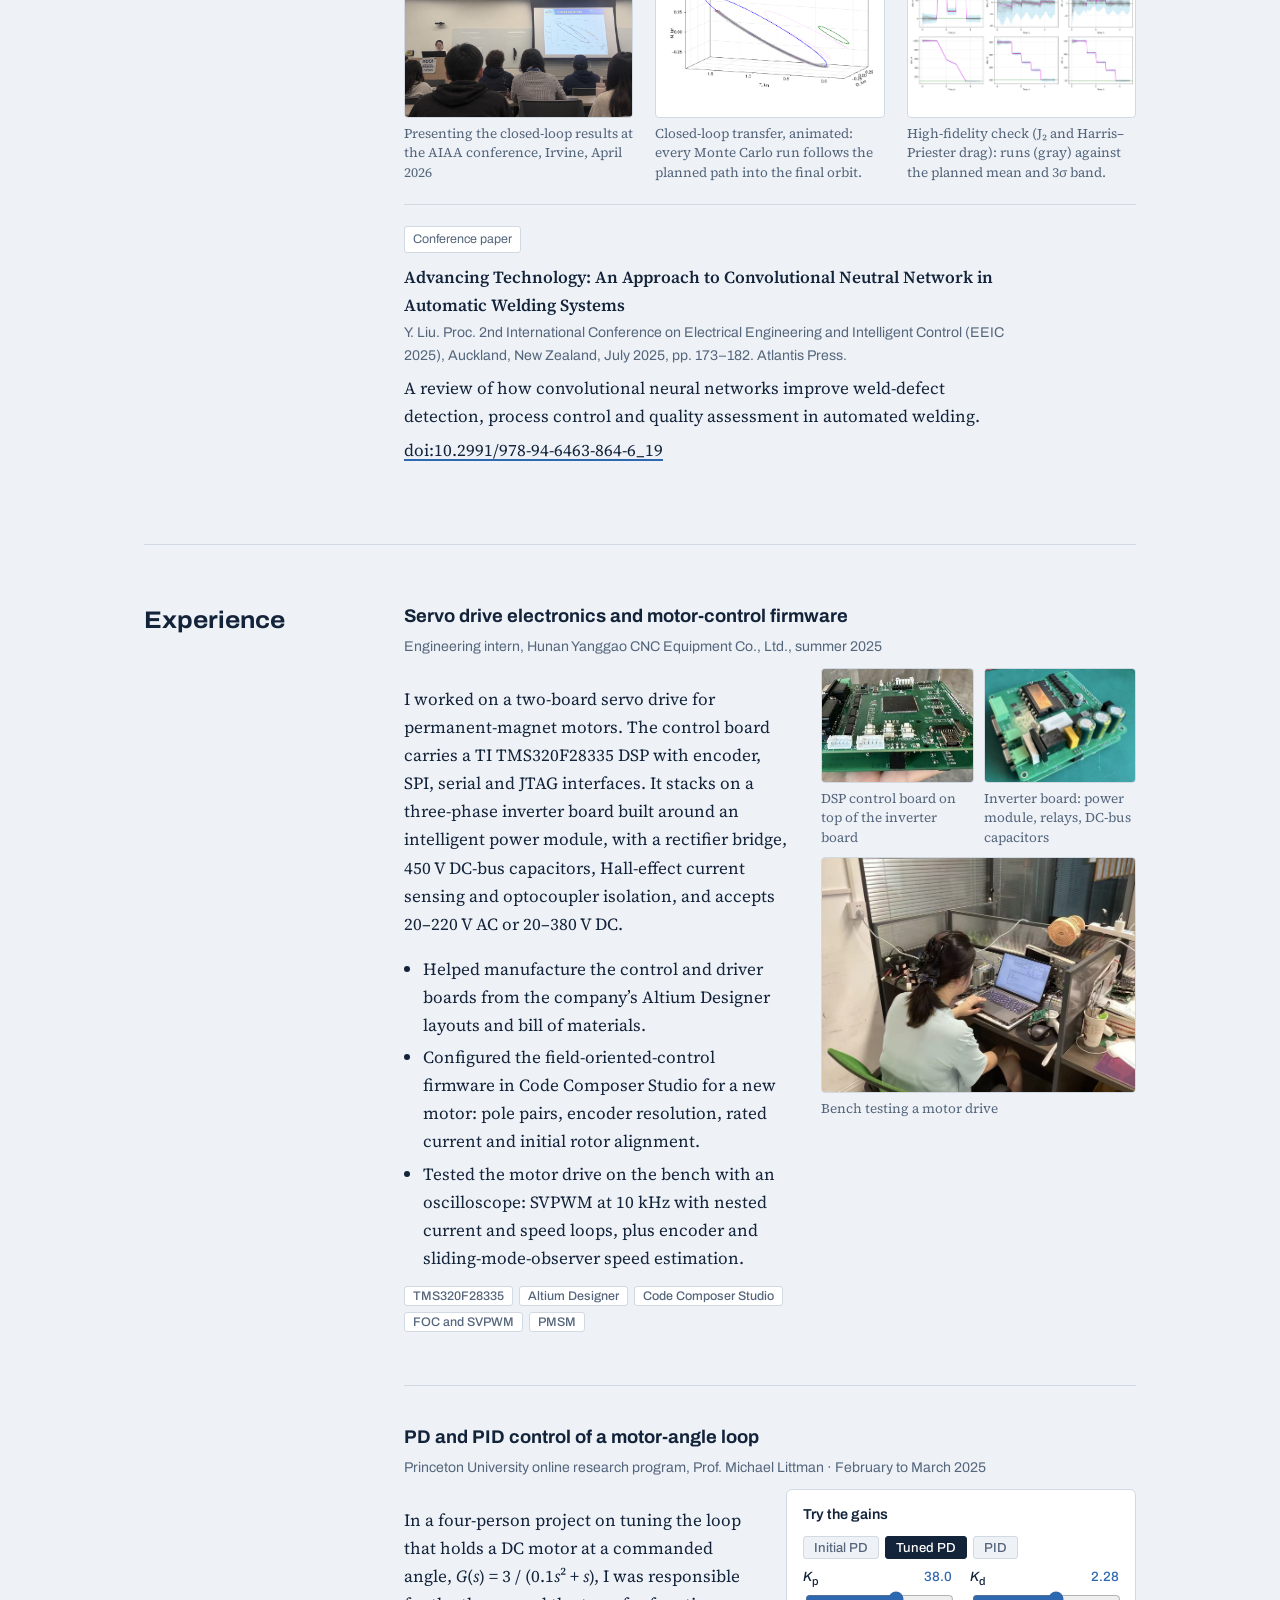
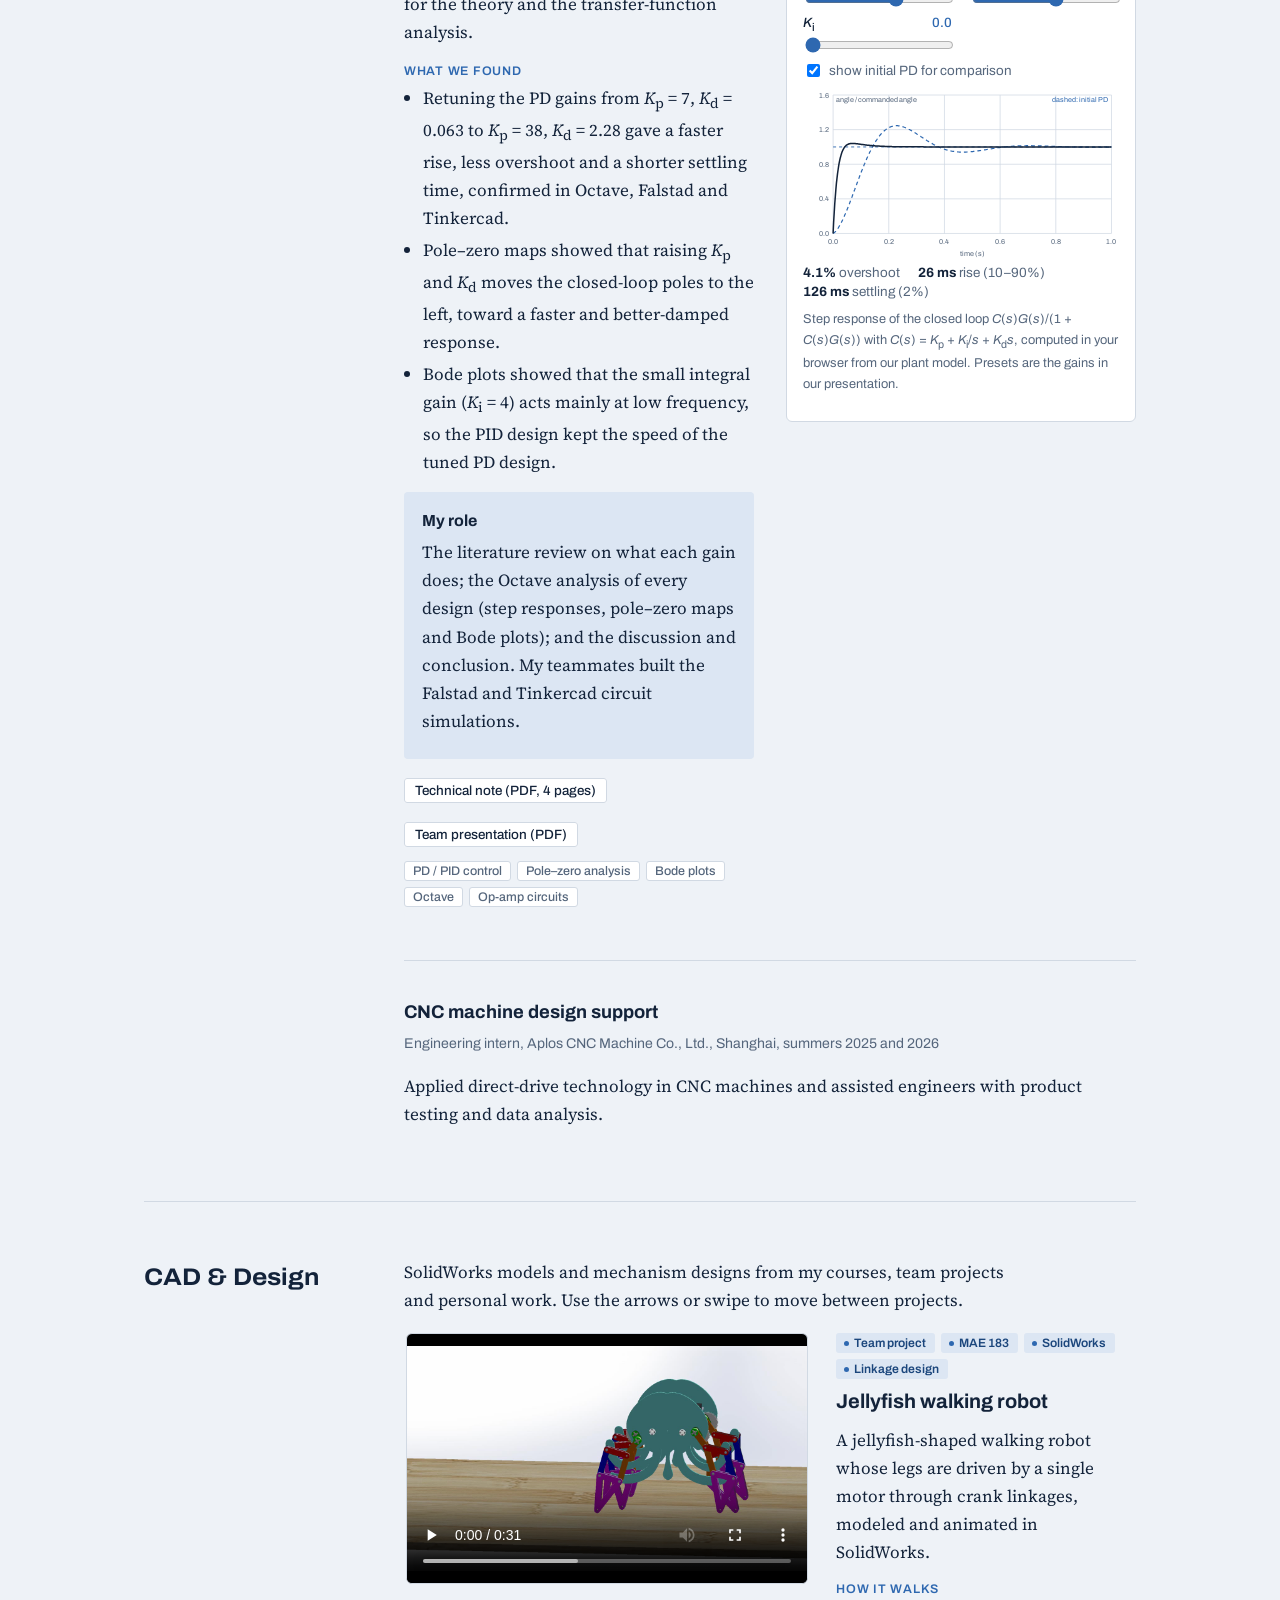
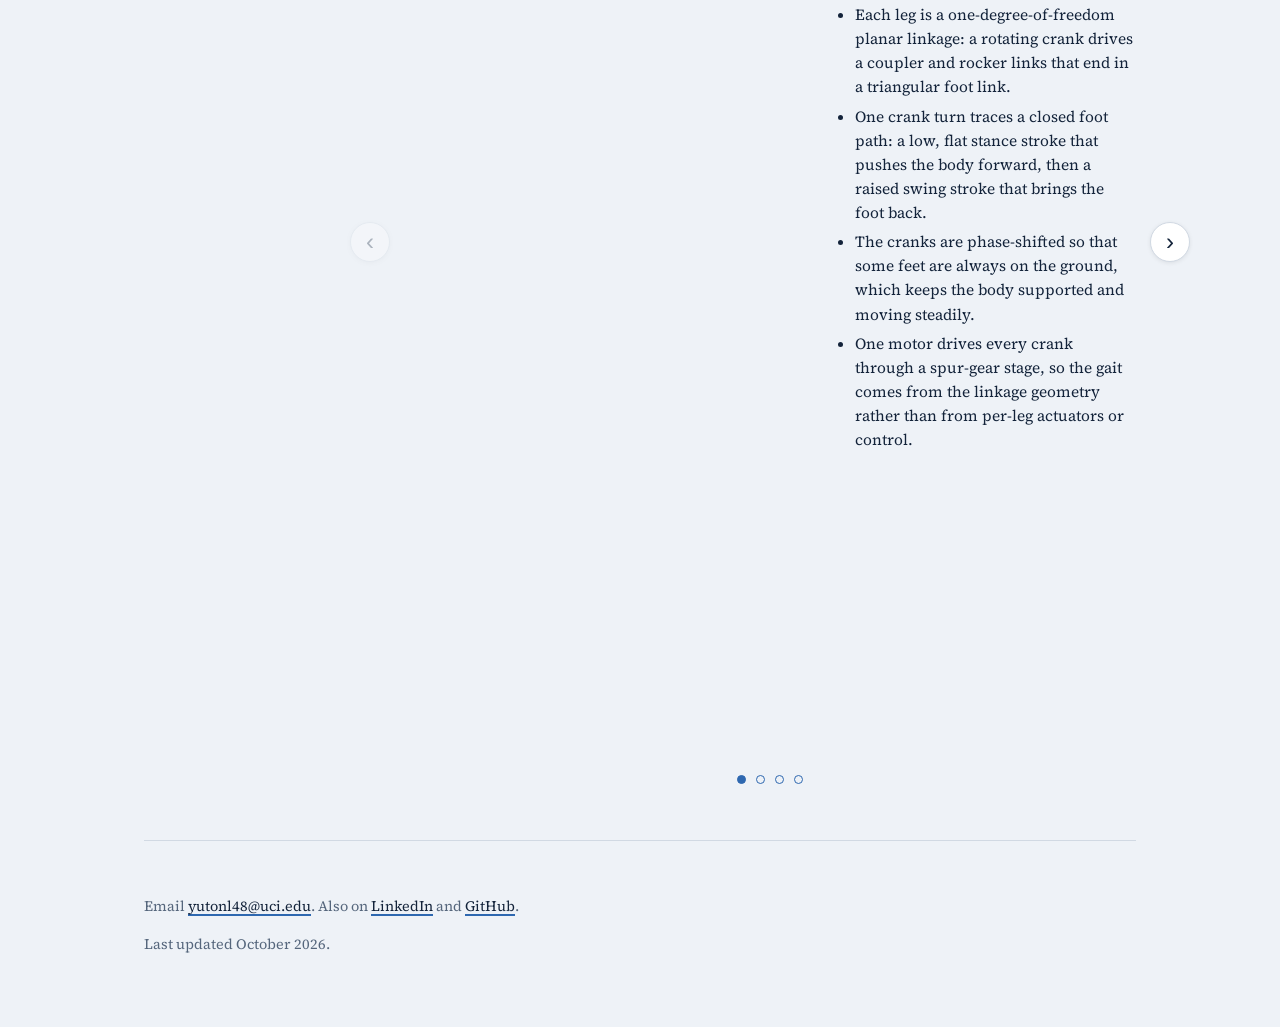
==== commit 6b43106e: "oct 9 2026" ====
--- a/index.html
+++ b/index.html
@@ -104,11 +104,11 @@
       </div>
 
       <div class="mine narrow">
-        <h3>My part</h3>
-        <p>I wrote most of the code for this project, across the group’s two Julia packages: SpacecraftRendezVous.jl for dynamics and simulation, and the covariance-control solver.</p>
+        <h3>What I did</h3>
+        <p>This is a one-on-one project with Prof. Shimane, who provides guidance, research direction, problem settings and feedback; other faculty occasionally review the work. I wrote most of the code from the start, in two Julia packages: SpacecraftRendezVous.jl for dynamics and simulation, and the covariance-control solver.</p>
         <ul class="plain">
+          <li>Formulated and solved the covariance-steering problem in JuMP with the Clarabel solver: Kalman-filter output feedback, second-order-cone chance constraints, and the SCP loop with passive safety.</li>
           <li>Implemented the QNS-ROE dynamics with J₂ and differential drag, including the augmented drag model and its empirical calibration, with unit tests and continuous integration.</li>
-          <li>Formulated and solved the covariance-steering problem in JuMP with the Clarabel solver: Kalman-filter output feedback, second-order-cone chance constraints, and the SCP loop with passive safety.</li>
           <li>Implemented sparse feedback gains (IRL1P, after Kumagai and Oguri) and traced the cost–sparsity trade-off: removing about half of the active feedback steps costs less than 5% in transient covariance.</li>
           <li>Built the nonlinear Monte Carlo pipeline: 200 closed-loop runs met the 1% chance constraint with no violations.</li>
           <li>Presented the work at an AIAA conference in April 2026 and am writing the paper as first author with Prof. Shimane.</li>
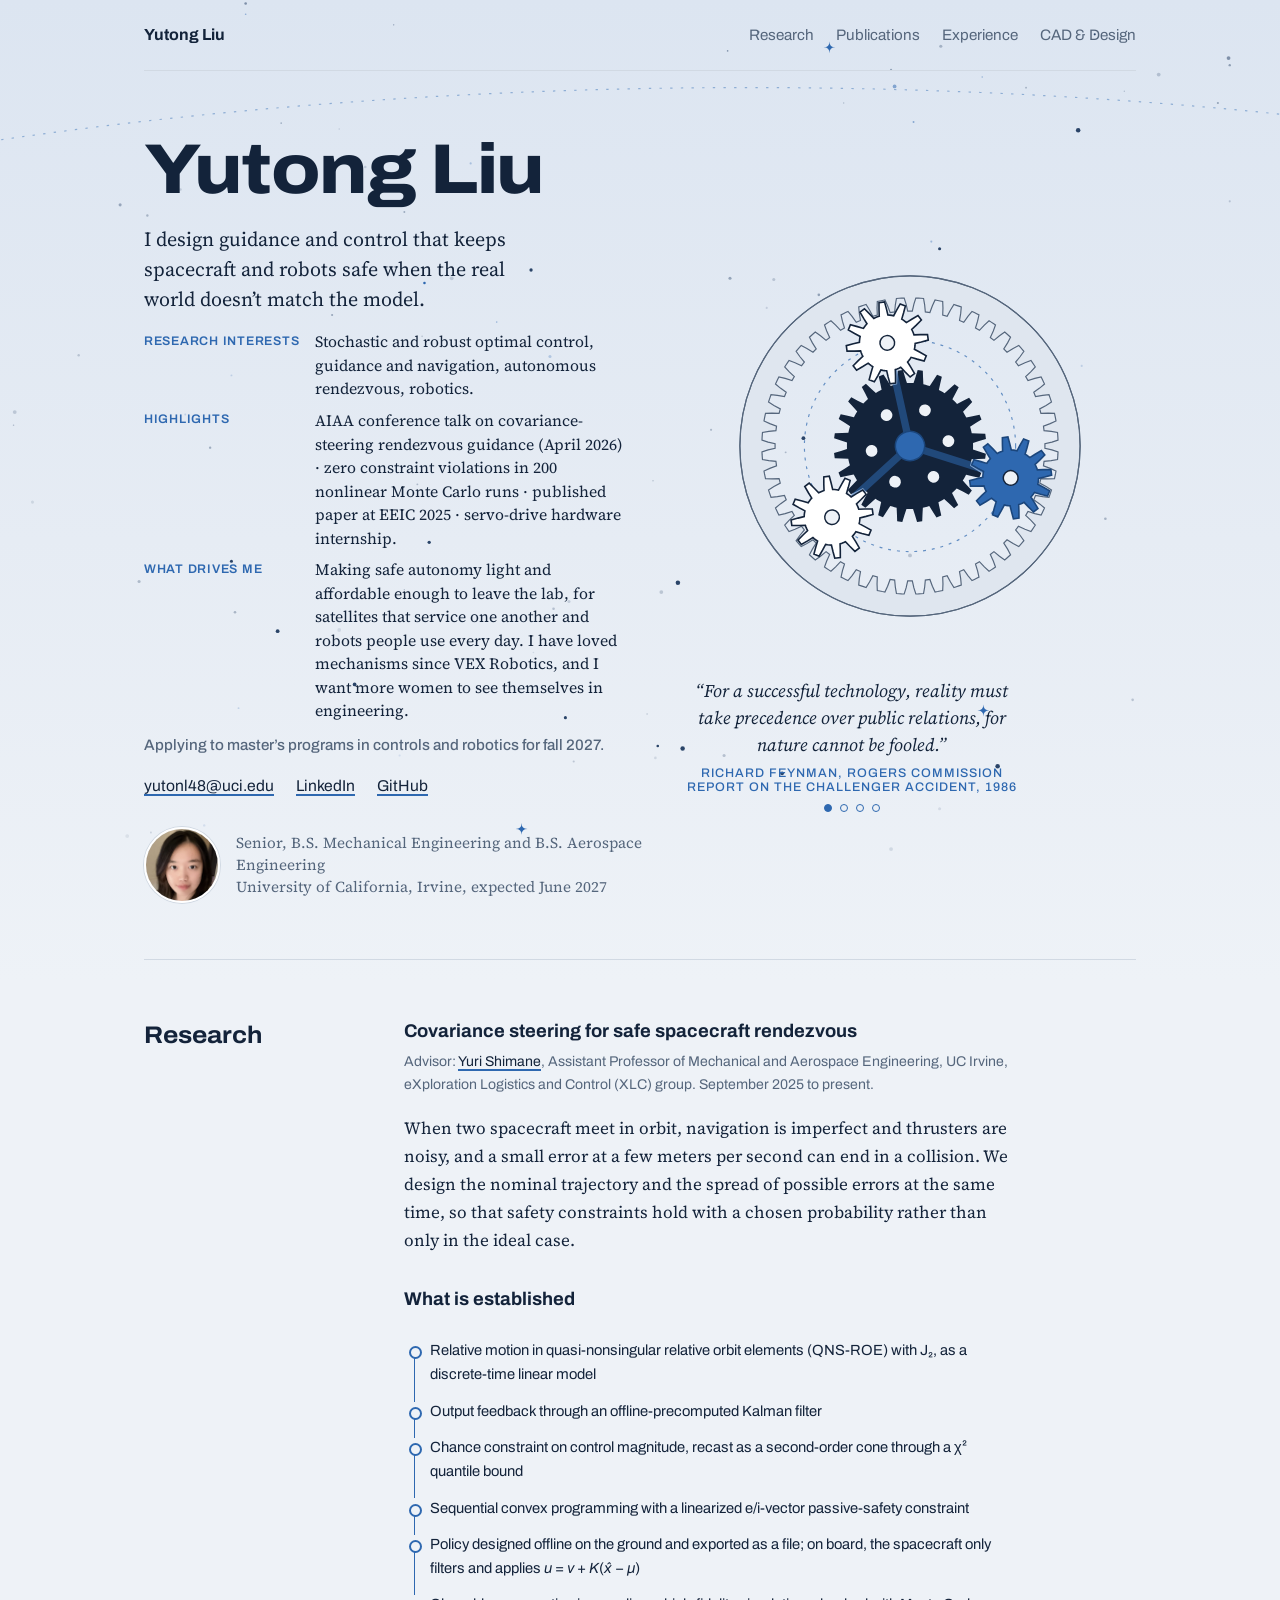
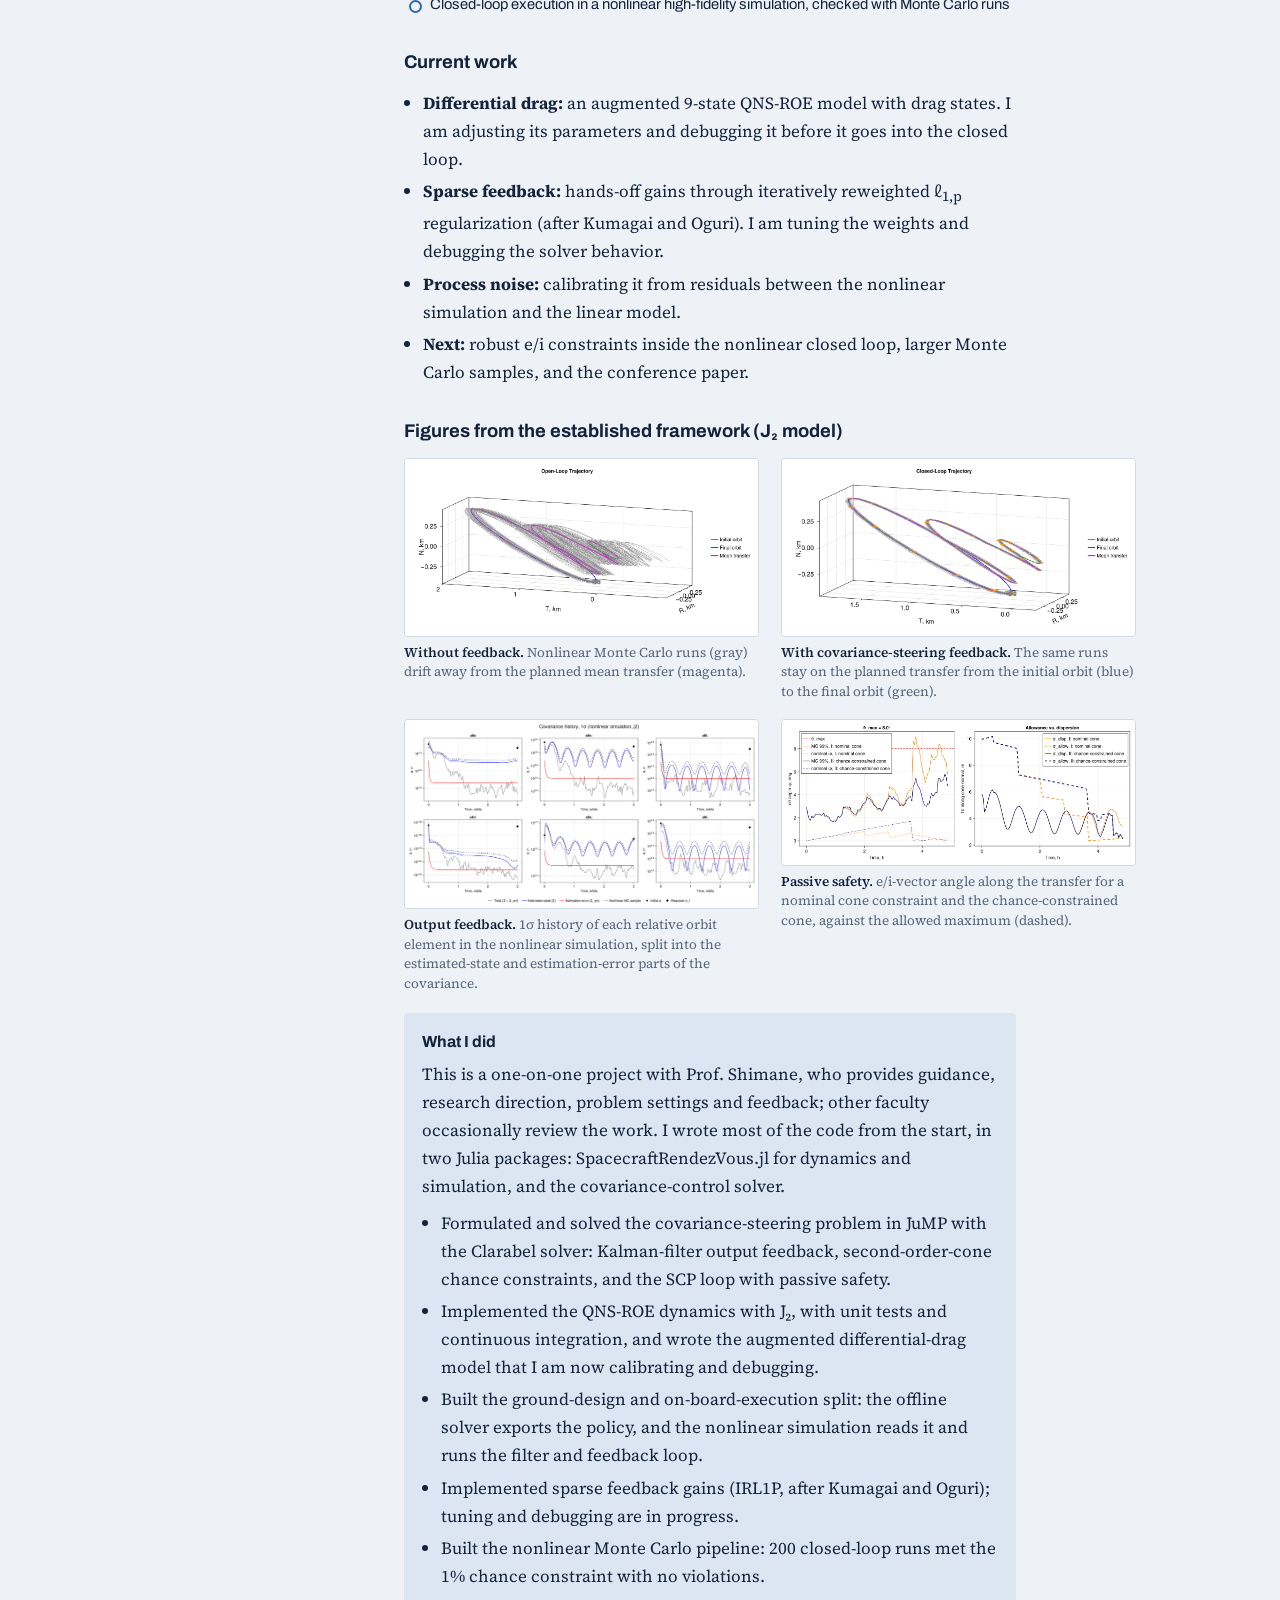
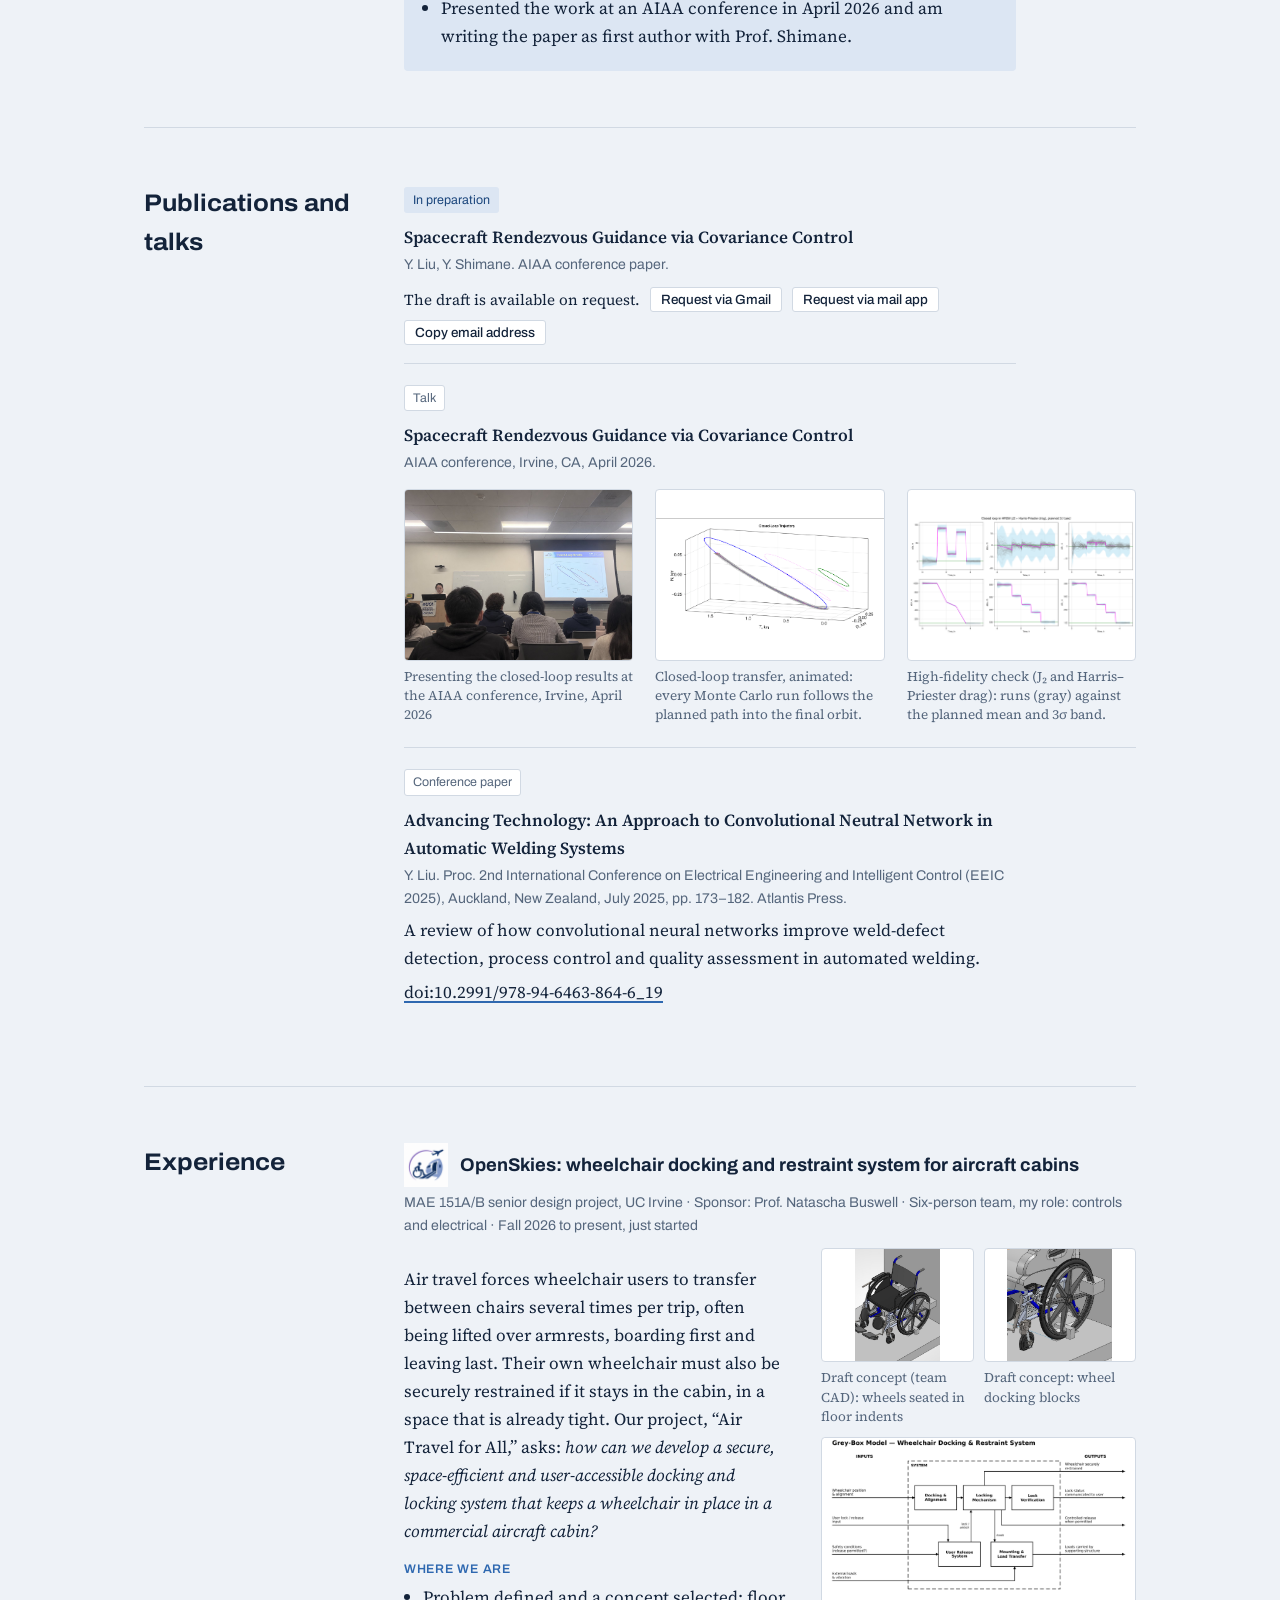
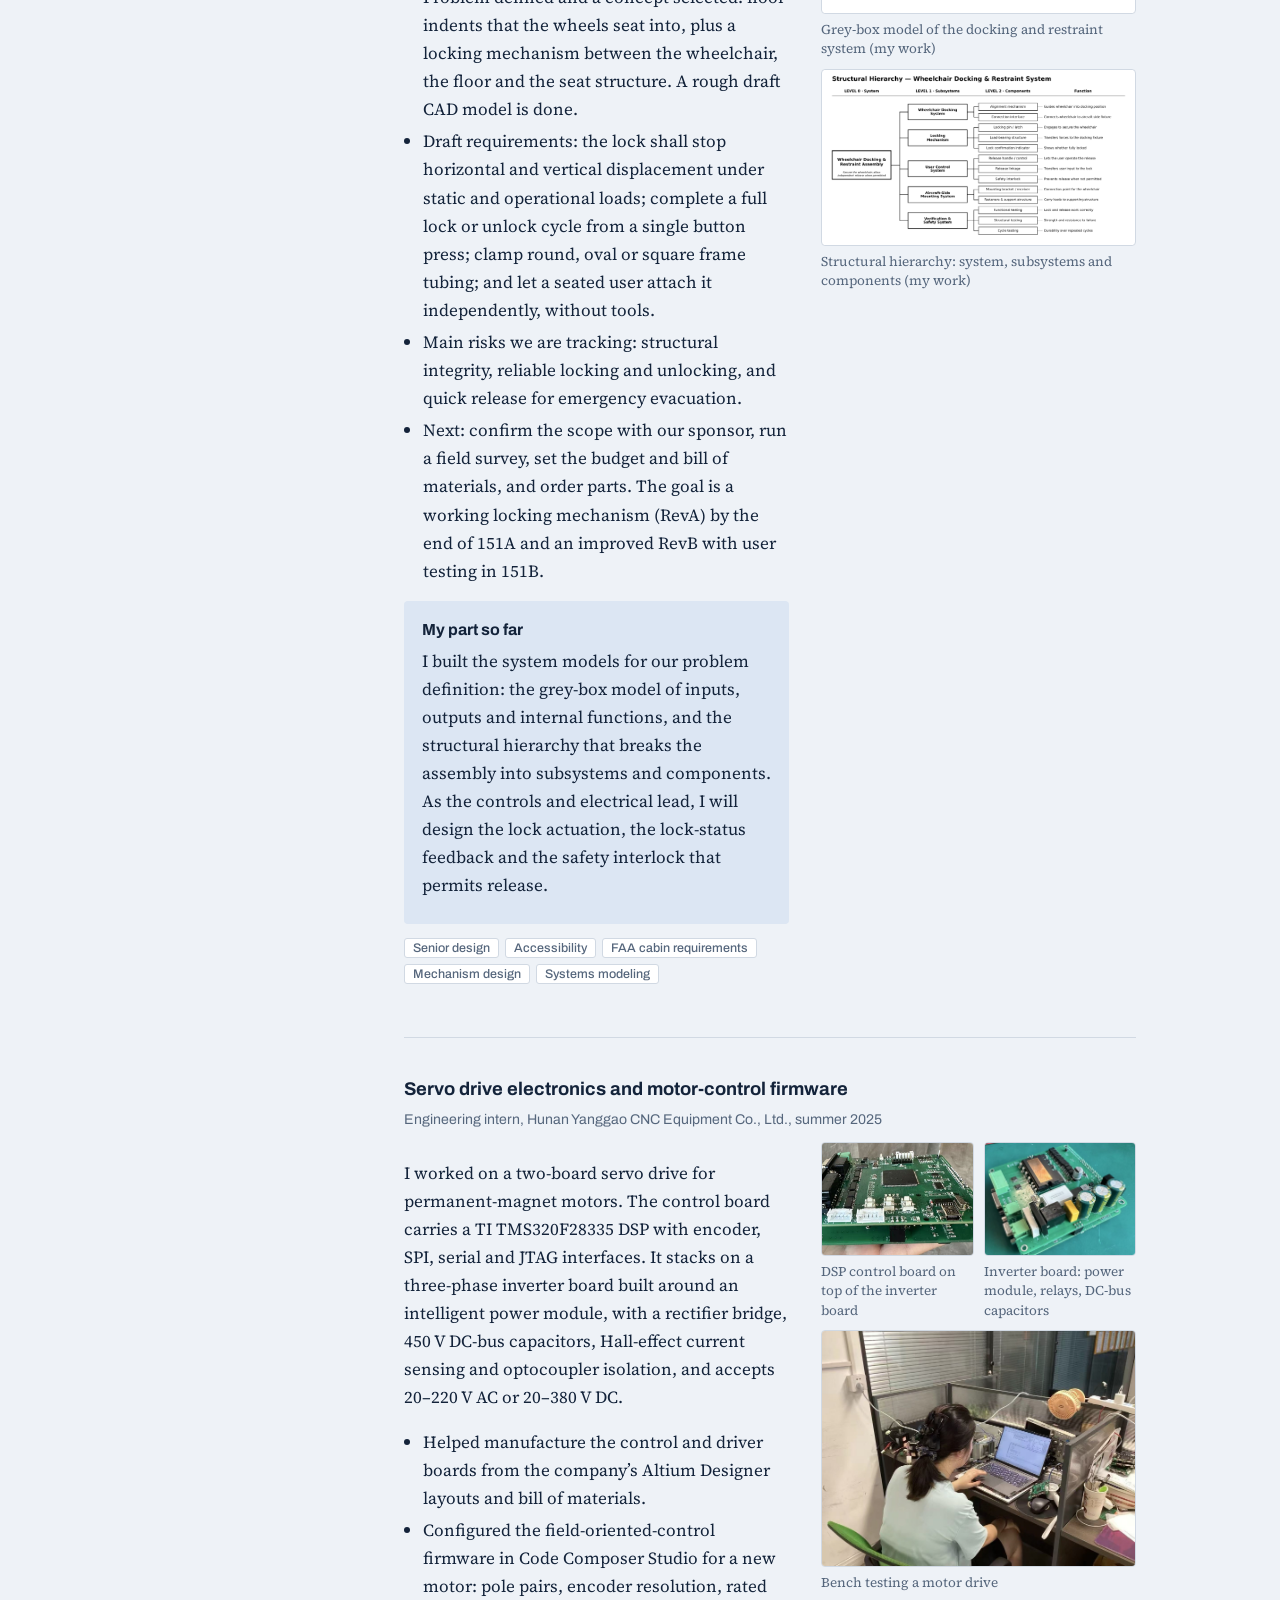
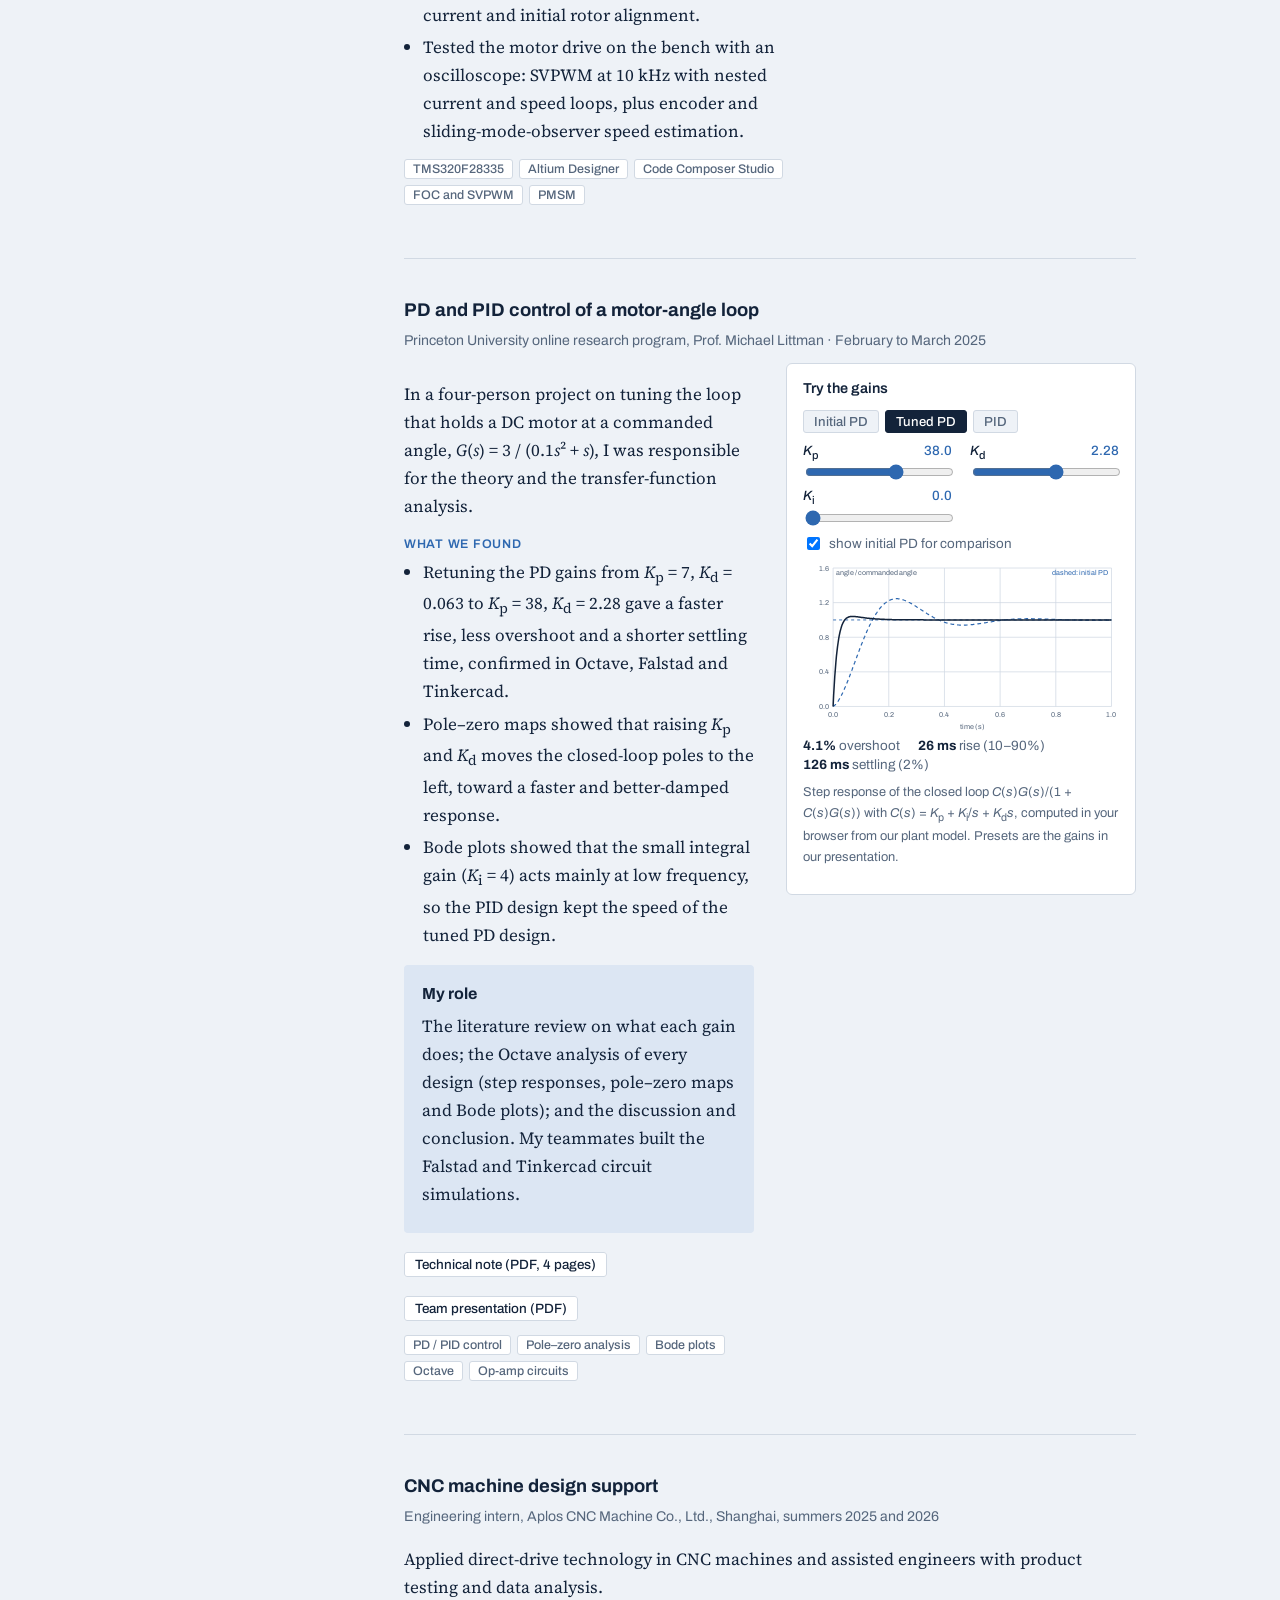
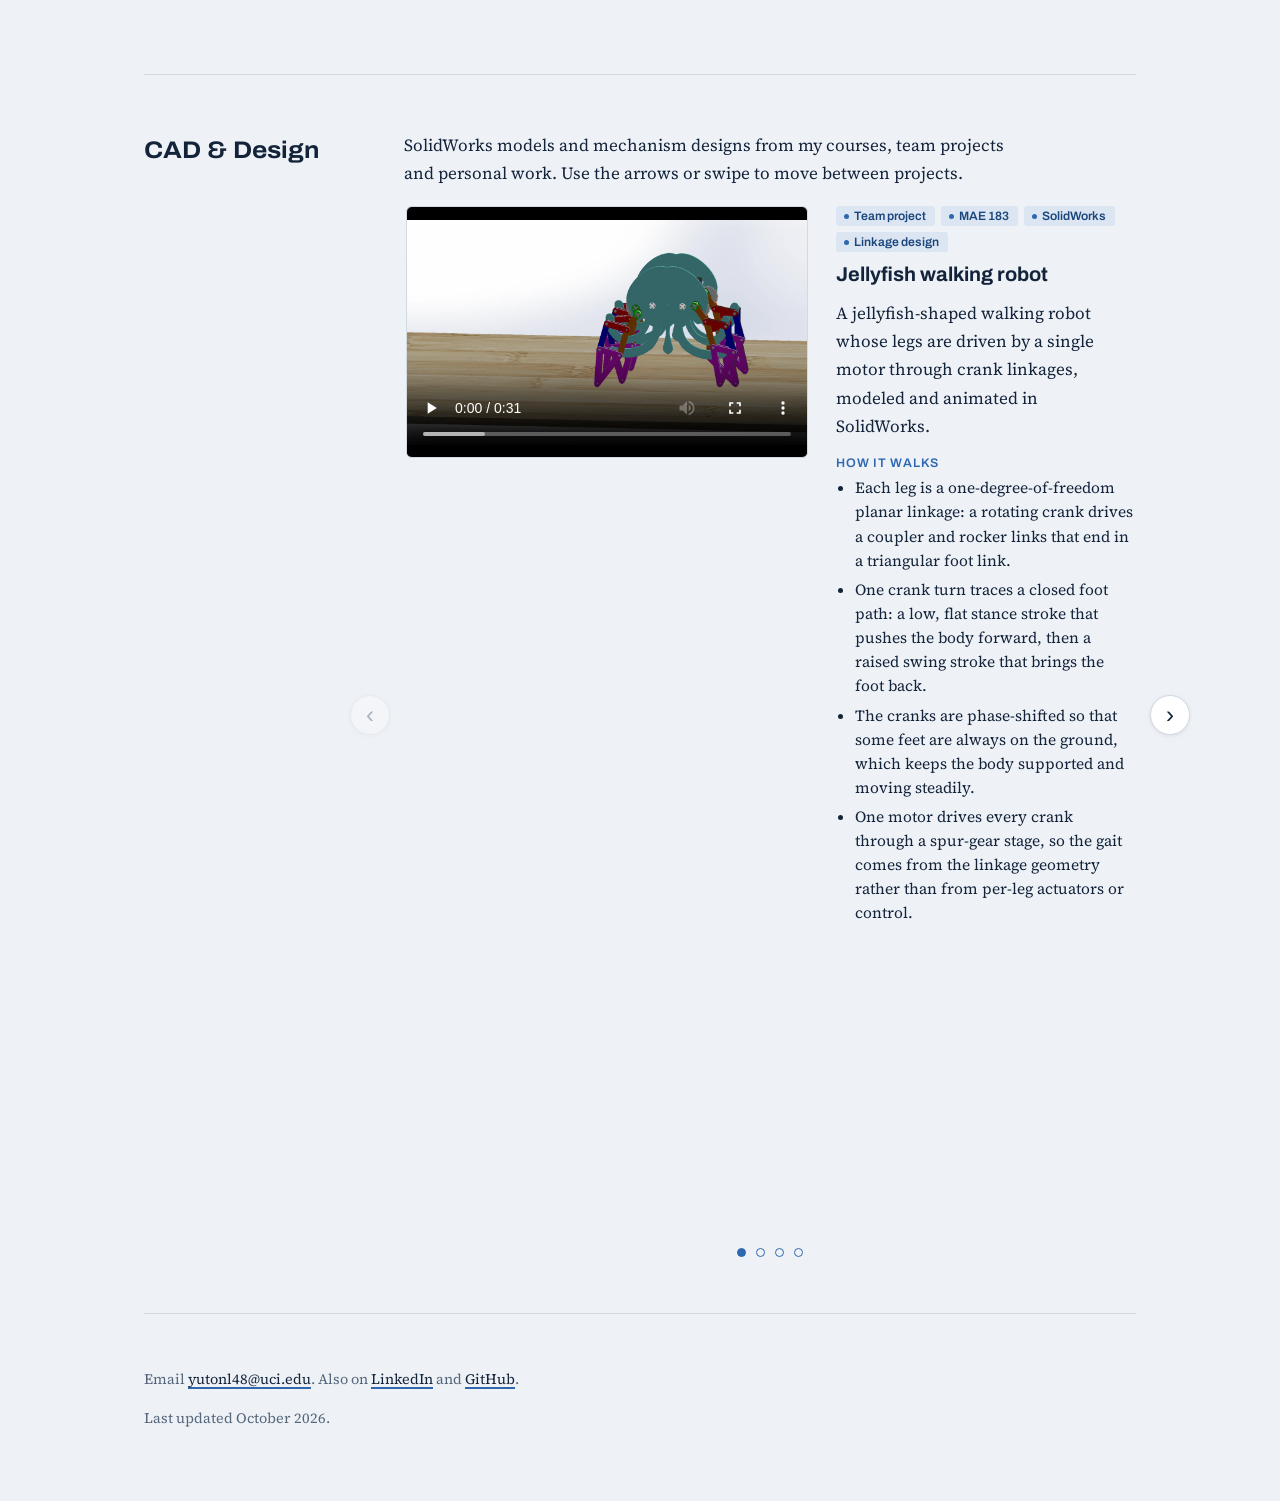
==== commit 0f57e3d1: "Add OpenSkies project, update research status" ====
--- a/index.html
+++ b/index.html
@@ -81,26 +81,34 @@
       <h3>Covariance steering for safe spacecraft rendezvous</h3>
       <p class="meta">Advisor: <a href="https://engineering.uci.edu/node/15202">Yuri Shimane</a>, Assistant Professor of Mechanical and Aerospace Engineering, UC Irvine, eXploration Logistics and Control (XLC) group. September 2025 to present.</p>
       <p>When two spacecraft meet in orbit, navigation is imperfect and thrusters are noisy, and a small error at a few meters per second can end in a collision. We design the nominal trajectory and the spread of possible errors at the same time, so that safety constraints hold with a chosen probability rather than only in the ideal case.</p>
+      <h3 class="sub">What is established</h3>
       <ol class="pipeline" aria-label="Method pipeline">
-        <li>Relative motion in quasi-nonsingular relative orbit elements, with J₂ and differential drag in an augmented 9-state model</li>
+        <li>Relative motion in quasi-nonsingular relative orbit elements (QNS-ROE) with J₂, as a discrete-time linear model</li>
         <li>Output feedback through an offline-precomputed Kalman filter</li>
         <li>Chance constraint on control magnitude, recast as a second-order cone through a χ² quantile bound</li>
         <li>Sequential convex programming with a linearized e/i-vector passive-safety constraint</li>
-        <li>Sparse, hands-off feedback gains through iteratively reweighted ℓ<sub>1,p</sub> regularization</li>
-        <li>Closed-loop validation by nonlinear Monte Carlo simulation</li>
+        <li>Policy designed offline on the ground and exported as a file; on board, the spacecraft only filters and applies <i>u</i> = <i>v</i> + <i>K</i>(<i>x̂</i> − <i>μ</i>)</li>
+        <li>Closed-loop execution in a nonlinear high-fidelity simulation, checked with Monte Carlo runs</li>
       </ol>
-      </div>
-
-      <h3 class="sub">Results from my simulations</h3>
+      <h3 class="sub">Current work</h3>
+      <ul class="plain">
+        <li><b>Differential drag:</b> an augmented 9-state QNS-ROE model with drag states. I am adjusting its parameters and debugging it before it goes into the closed loop.</li>
+        <li><b>Sparse feedback:</b> hands-off gains through iteratively reweighted ℓ<sub>1,p</sub> regularization (after Kumagai and Oguri). I am tuning the weights and debugging the solver behavior.</li>
+        <li><b>Process noise:</b> calibrating it from residuals between the nonlinear simulation and the linear model.</li>
+        <li><b>Next:</b> robust e/i constraints inside the nonlinear closed loop, larger Monte Carlo samples, and the conference paper.</li>
+      </ul>
+      </div>
+
+      <h3 class="sub">Figures from the established framework (J₂ model)</h3>
       <div class="figs two">
         <figure><button class="zoom" data-group="res"><img src="assets/research/mc-open-loop.png" alt="Open-loop Monte Carlo trajectories spreading away from the planned transfer"></button>
           <figcaption><b>Without feedback.</b> Nonlinear Monte Carlo runs (gray) drift away from the planned mean transfer (magenta).</figcaption></figure>
         <figure><button class="zoom" data-group="res"><img src="assets/research/mc-closed-loop.png" alt="Closed-loop Monte Carlo trajectories staying on the planned transfer"></button>
           <figcaption><b>With covariance-steering feedback.</b> The same runs stay on the planned transfer from the initial orbit (blue) to the final orbit (green).</figcaption></figure>
-        <figure><button class="zoom" data-group="res"><img src="assets/research/sparse-gains.png" alt="Pareto front of cost versus number of nonzero feedback gains, and feedback activity over time"></button>
-          <figcaption><b>Sparse feedback.</b> Left: cost versus number of active gains; IRL1P tracks the brute-force Pareto front. Right: feedback switched on only where it is needed.</figcaption></figure>
-        <figure><button class="zoom" data-group="res"><img src="assets/research/model-fidelity.png" alt="Relative orbit elements over 15 hours for nonlinear truth and three linear models"></button>
-          <figcaption><b>Model fidelity.</b> Linear relative-motion models (HCW alone, with J₂, with J₂ and drag) compared with nonlinear propagation over 15 hours.</figcaption></figure>
+        <figure><button class="zoom" data-group="res"><img src="assets/research/covariance-history-j2.png" alt="Covariance history of each relative orbit element over three orbits, split into estimated state and estimation error, with nonlinear Monte Carlo samples"></button>
+          <figcaption><b>Output feedback.</b> 1σ history of each relative orbit element in the nonlinear simulation, split into the estimated-state and estimation-error parts of the covariance.</figcaption></figure>
+        <figure><button class="zoom" data-group="res"><img src="assets/research/ei-passive-safety.png" alt="e/i angle and allowance over time for a nominal cone constraint and a chance-constrained cone"></button>
+          <figcaption><b>Passive safety.</b> e/i-vector angle along the transfer for a nominal cone constraint and the chance-constrained cone, against the allowed maximum (dashed).</figcaption></figure>
       </div>
 
       <div class="mine narrow">
@@ -108,8 +116,9 @@
         <p>This is a one-on-one project with Prof. Shimane, who provides guidance, research direction, problem settings and feedback; other faculty occasionally review the work. I wrote most of the code from the start, in two Julia packages: SpacecraftRendezVous.jl for dynamics and simulation, and the covariance-control solver.</p>
         <ul class="plain">
           <li>Formulated and solved the covariance-steering problem in JuMP with the Clarabel solver: Kalman-filter output feedback, second-order-cone chance constraints, and the SCP loop with passive safety.</li>
-          <li>Implemented the QNS-ROE dynamics with J₂ and differential drag, including the augmented drag model and its empirical calibration, with unit tests and continuous integration.</li>
-          <li>Implemented sparse feedback gains (IRL1P, after Kumagai and Oguri) and traced the cost–sparsity trade-off: removing about half of the active feedback steps costs less than 5% in transient covariance.</li>
+          <li>Implemented the QNS-ROE dynamics with J₂, with unit tests and continuous integration, and wrote the augmented differential-drag model that I am now calibrating and debugging.</li>
+          <li>Built the ground-design and on-board-execution split: the offline solver exports the policy, and the nonlinear simulation reads it and runs the filter and feedback loop.</li>
+          <li>Implemented sparse feedback gains (IRL1P, after Kumagai and Oguri); tuning and debugging are in progress.</li>
           <li>Built the nonlinear Monte Carlo pipeline: 200 closed-loop runs met the 1% chance constraint with no violations.</li>
           <li>Presented the work at an AIAA conference in April 2026 and am writing the paper as first author with Prof. Shimane.</li>
         </ul>
@@ -163,6 +172,34 @@
   <div class="head">
     <h2>Experience</h2>
     <div class="body wide">
+
+      <article class="xp">
+        <h3 class="xp-logo"><img src="assets/design/openskies-logo.png" alt="" width="44" height="44">OpenSkies: wheelchair docking and restraint system for aircraft cabins</h3>
+        <p class="meta">MAE 151A/B senior design project, UC Irvine · Sponsor: Prof. Natascha Buswell · Six-person team, my role: controls and electrical · Fall 2026 to present, just started</p>
+        <div class="xp-grid">
+          <div>
+            <p>Air travel forces wheelchair users to transfer between chairs several times per trip, often being lifted over armrests, boarding first and leaving last. Their own wheelchair must also be securely restrained if it stays in the cabin, in a space that is already tight. Our project, “Air Travel for All,” asks: <i>how can we develop a secure, space-efficient and user-accessible docking and locking system that keeps a wheelchair in place in a commercial aircraft cabin?</i></p>
+            <h4 class="kicker">Where we are</h4>
+            <ul class="plain">
+              <li>Problem defined and a concept selected: floor indents that the wheels seat into, plus a locking mechanism between the wheelchair, the floor and the seat structure. A rough draft CAD model is done.</li>
+              <li>Draft requirements: the lock shall stop horizontal and vertical displacement under static and operational loads; complete a full lock or unlock cycle from a single button press; clamp round, oval or square frame tubing; and let a seated user attach it independently, without tools.</li>
+              <li>Main risks we are tracking: structural integrity, reliable locking and unlocking, and quick release for emergency evacuation.</li>
+              <li>Next: confirm the scope with our sponsor, run a field survey, set the budget and bill of materials, and order parts. The goal is a working locking mechanism (RevA) by the end of 151A and an improved RevB with user testing in 151B.</li>
+            </ul>
+            <div class="mine">
+              <h3>My part so far</h3>
+              <p>I built the system models for our problem definition: the grey-box model of inputs, outputs and internal functions, and the structural hierarchy that breaks the assembly into subsystems and components. As the controls and electrical lead, I will design the lock actuation, the lock-status feedback and the safety interlock that permits release.</p>
+            </div>
+            <p class="chips"><span>Senior design</span><span>Accessibility</span><span>FAA cabin requirements</span><span>Mechanism design</span><span>Systems modeling</span></p>
+          </div>
+          <div class="gallery fit">
+            <figure><button class="zoom" data-group="openskies"><img src="assets/design/openskies-concept-1.jpg" alt="Draft CAD of a wheelchair docked in floor indents beside a cabin wall"></button><figcaption>Draft concept (team CAD): wheels seated in floor indents</figcaption></figure>
+            <figure><button class="zoom" data-group="openskies"><img src="assets/design/openskies-concept-2.jpg" alt="Close-up of the draft wheel docking blocks"></button><figcaption>Draft concept: wheel docking blocks</figcaption></figure>
+            <figure><button class="zoom" data-group="openskies"><img src="assets/design/openskies-grey-box.png" alt="Grey-box model of the wheelchair docking and restraint system"></button><figcaption>Grey-box model of the docking and restraint system (my work)</figcaption></figure>
+            <figure><button class="zoom" data-group="openskies"><img src="assets/design/openskies-structure.png" alt="Structural hierarchy of the wheelchair docking and restraint assembly"></button><figcaption>Structural hierarchy: system, subsystems and components (my work)</figcaption></figure>
+          </div>
+        </div>
+      </article>
 
       <article class="xp">
         <h3>Servo drive electronics and motor-control firmware</h3>
--- a/style.css
+++ b/style.css
@@ -294,3 +294,11 @@
 .sky .sat-line{stroke:var(--ink);stroke-width:.8}
 .wrap{position:relative;z-index:0}
 @media (prefers-reduced-motion:reduce){.sky .tw{animation:none}}
+
+/* ---- OpenSkies design project ---- */
+.xp-logo{display:flex;align-items:center;gap:12px}
+.xp-logo img{width:44px;height:44px;flex:0 0 44px;object-fit:contain}
+.gallery.fit img{object-fit:contain;background:#fff}
+.gallery.fit figure:last-child{grid-column:auto}
+.gallery.fit figure:nth-child(n+3){grid-column:1 / -1}
+.gallery.fit figure:nth-child(n+3) img{aspect-ratio:16/9}
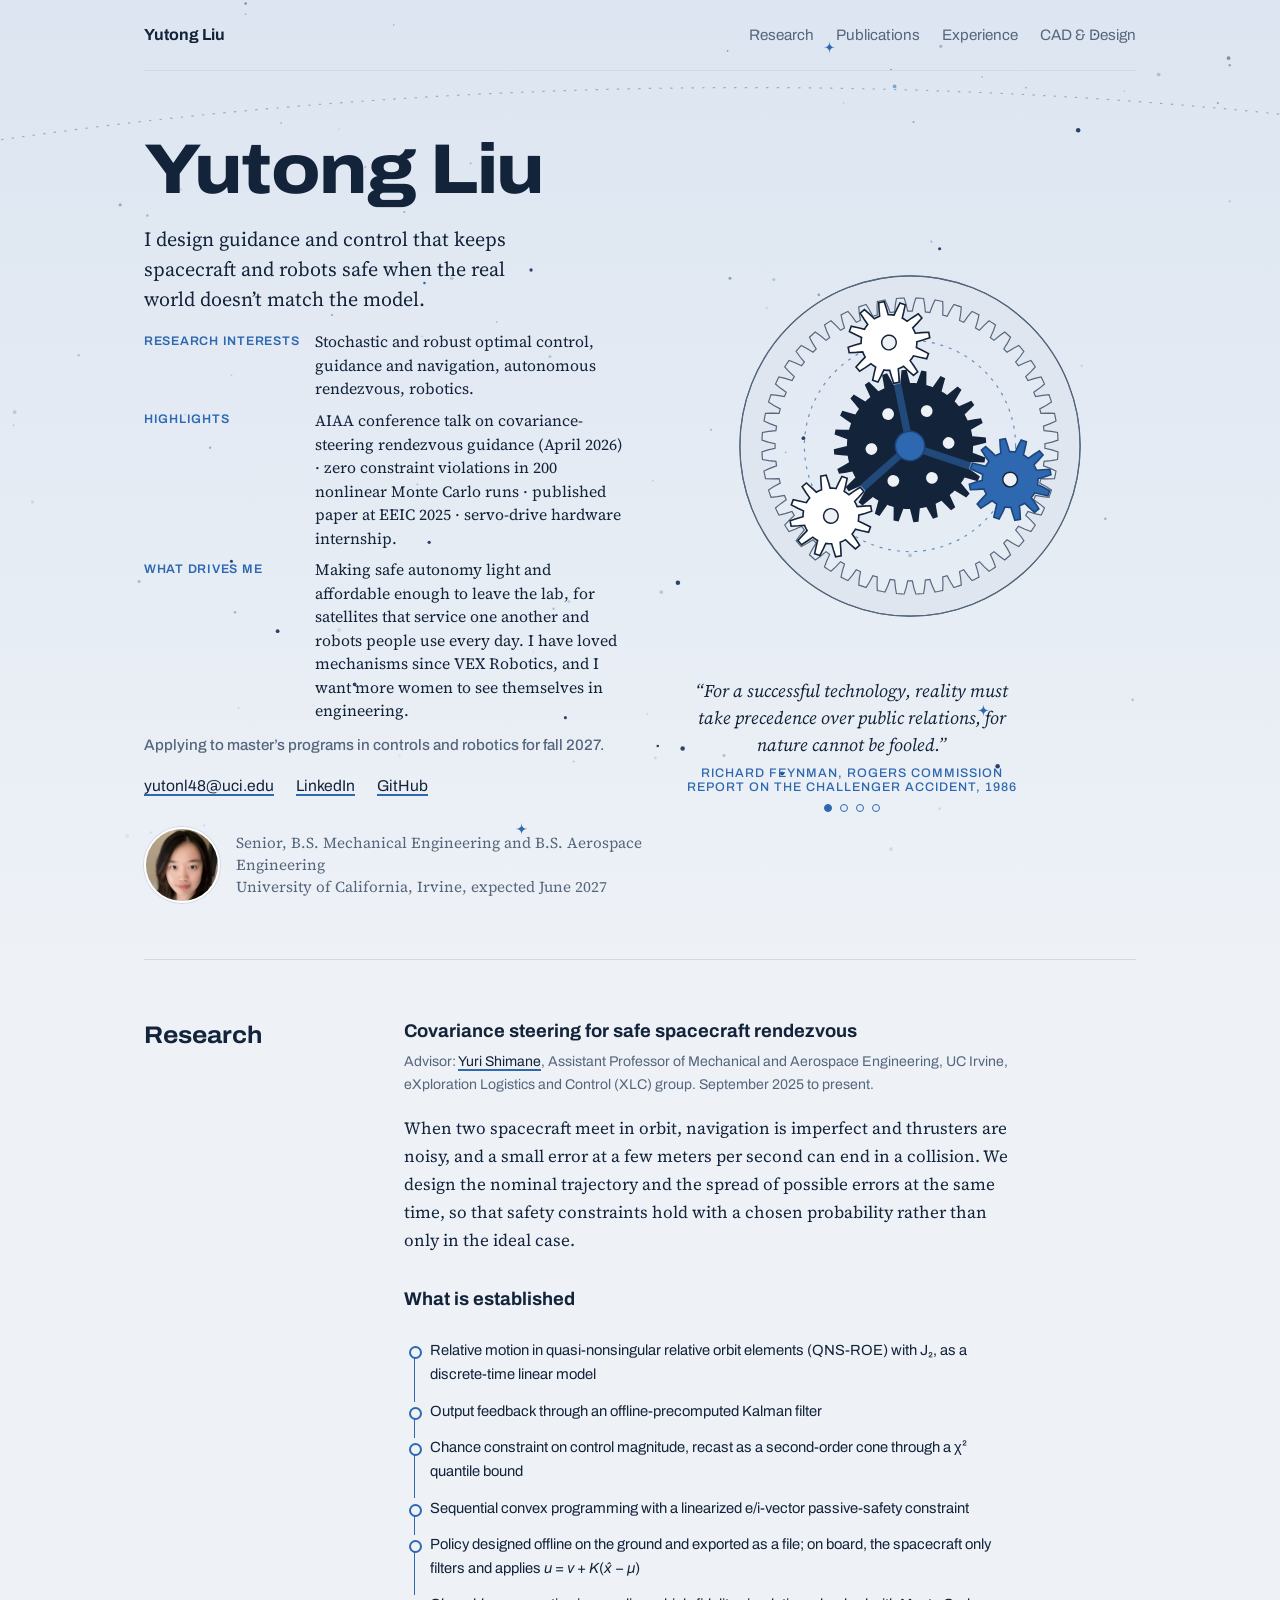
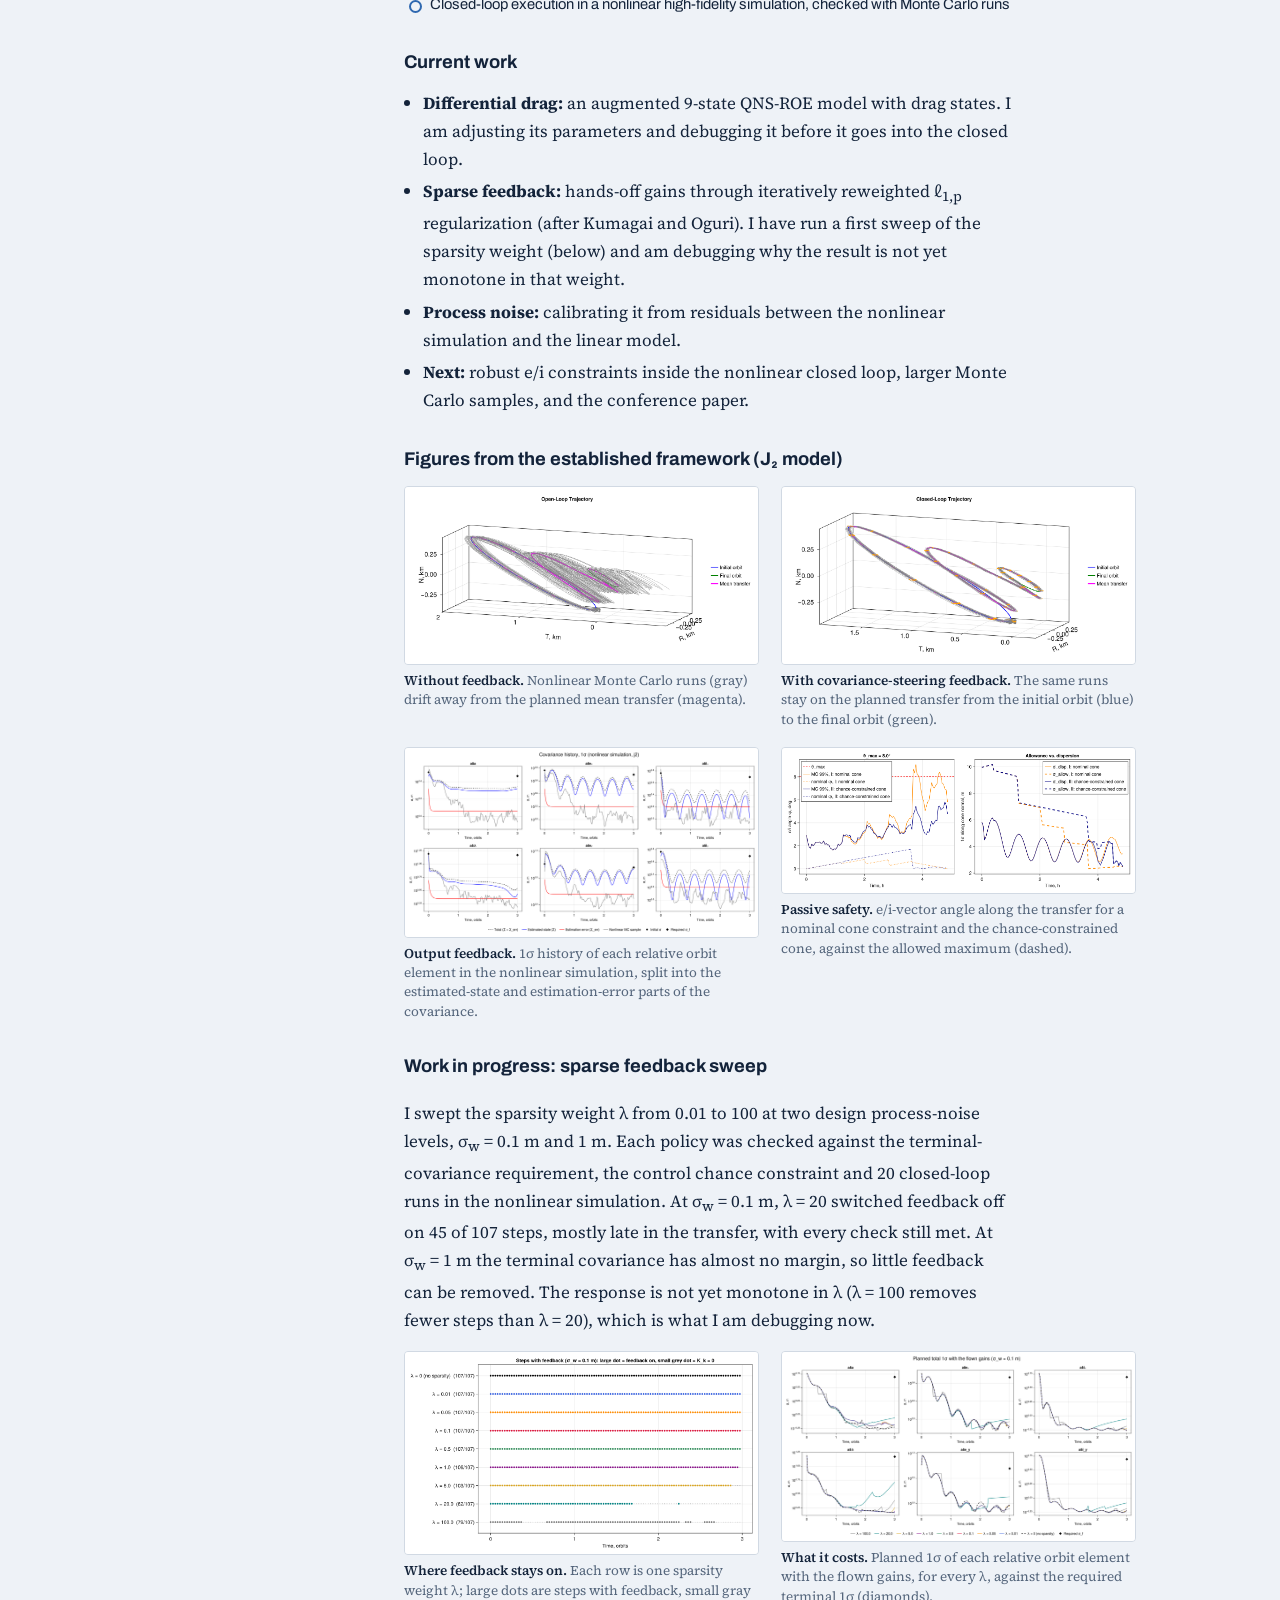
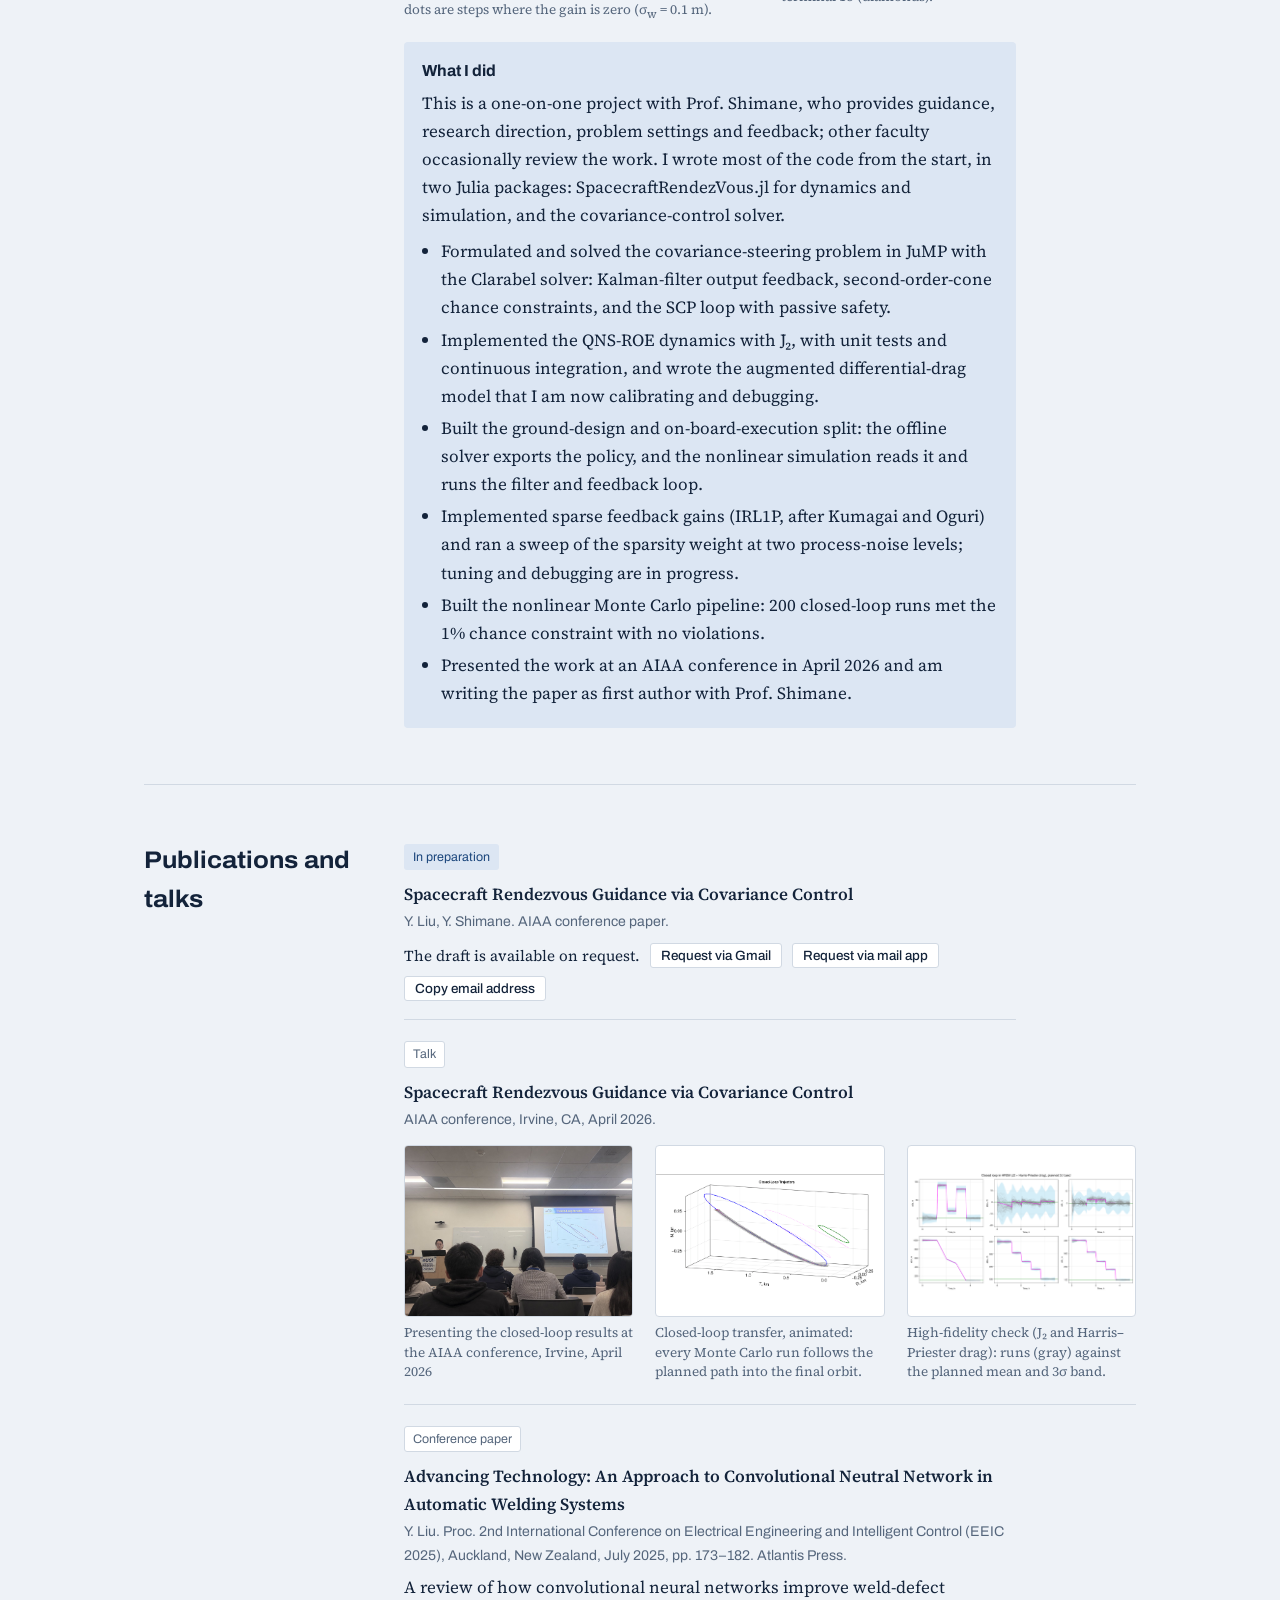
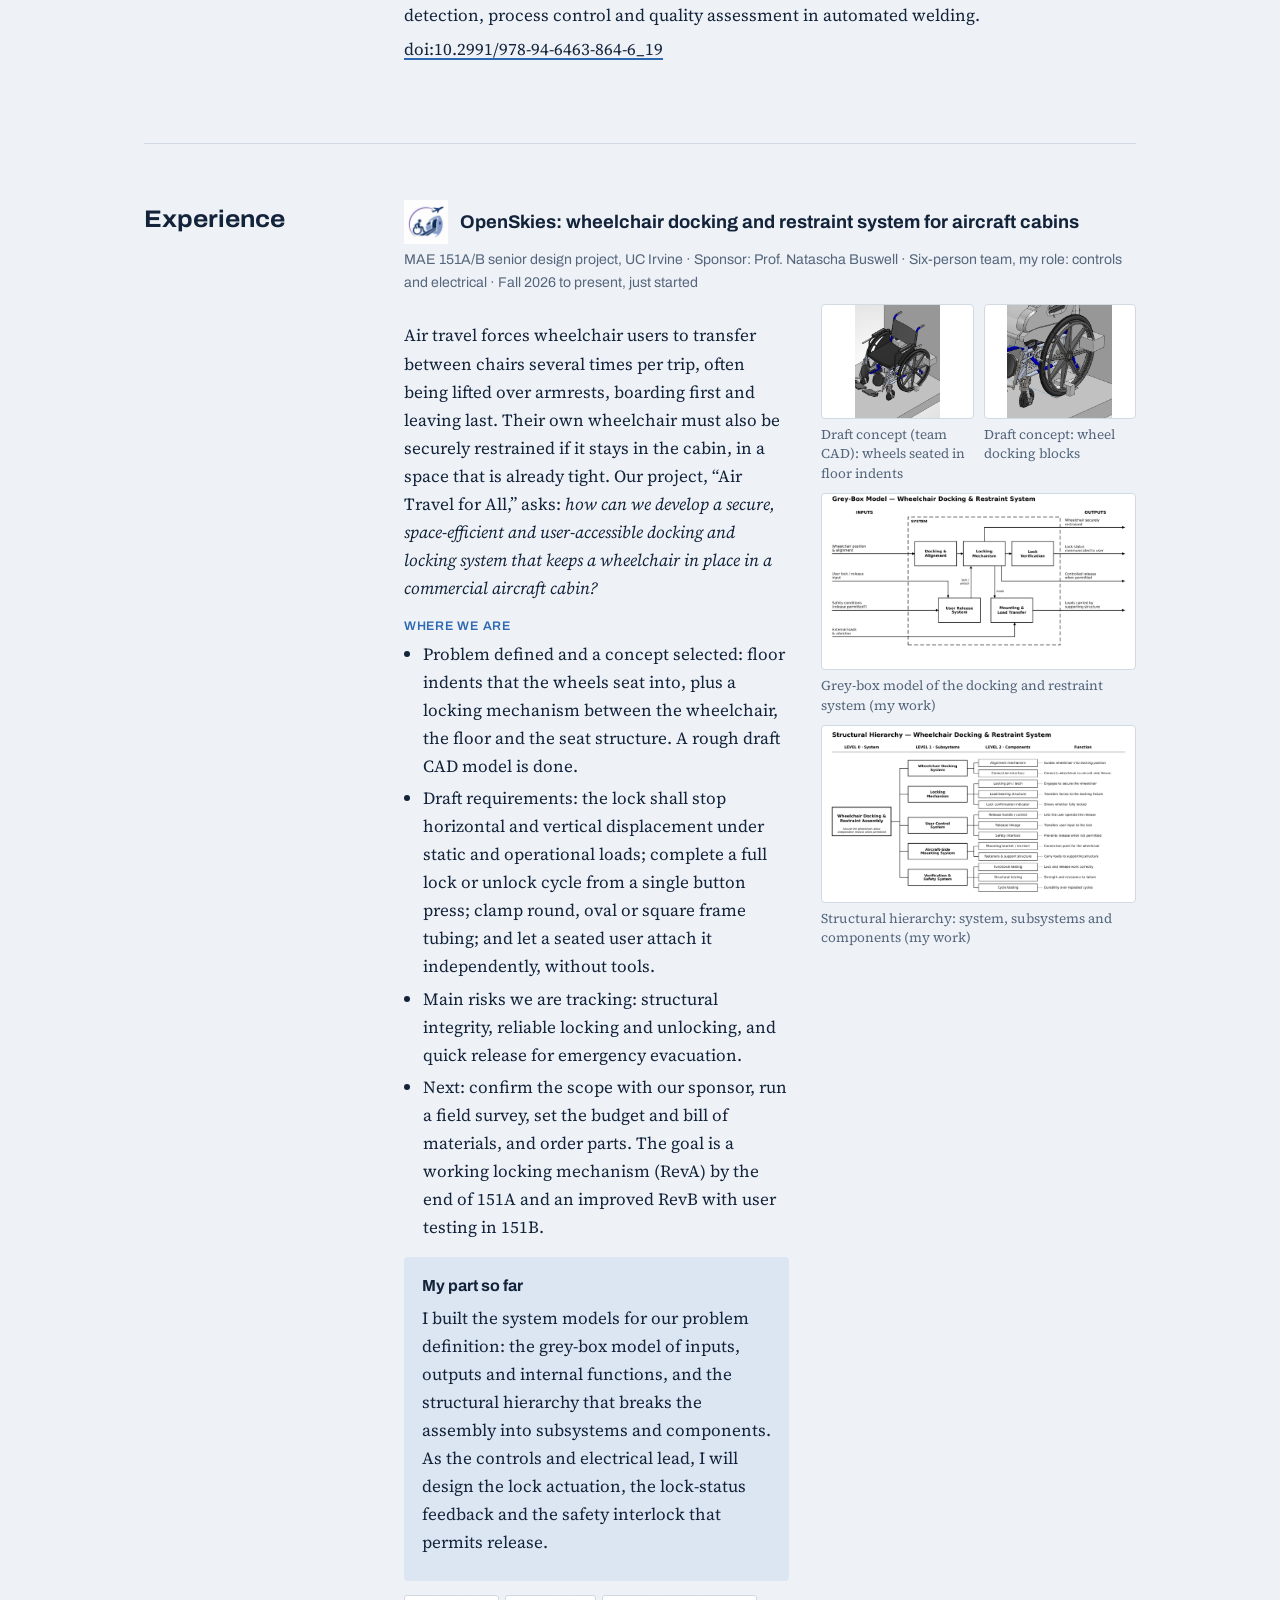
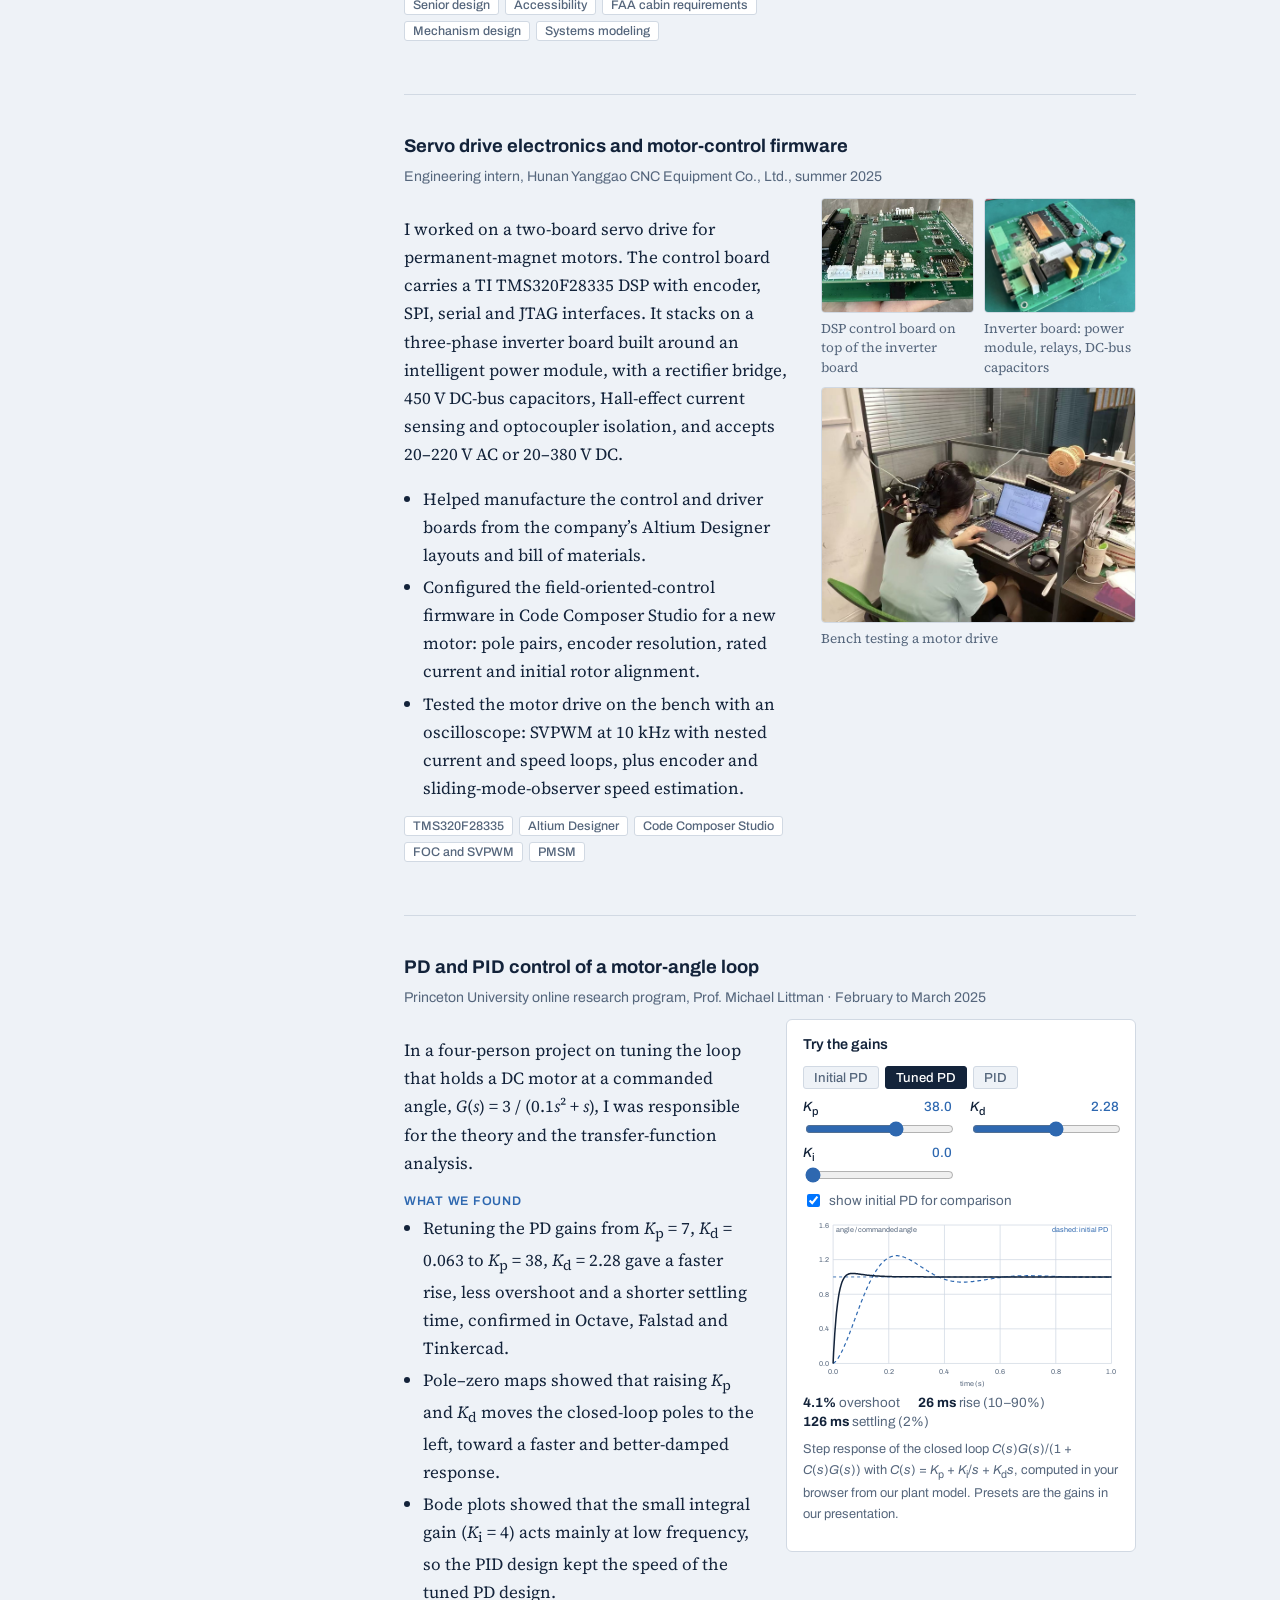
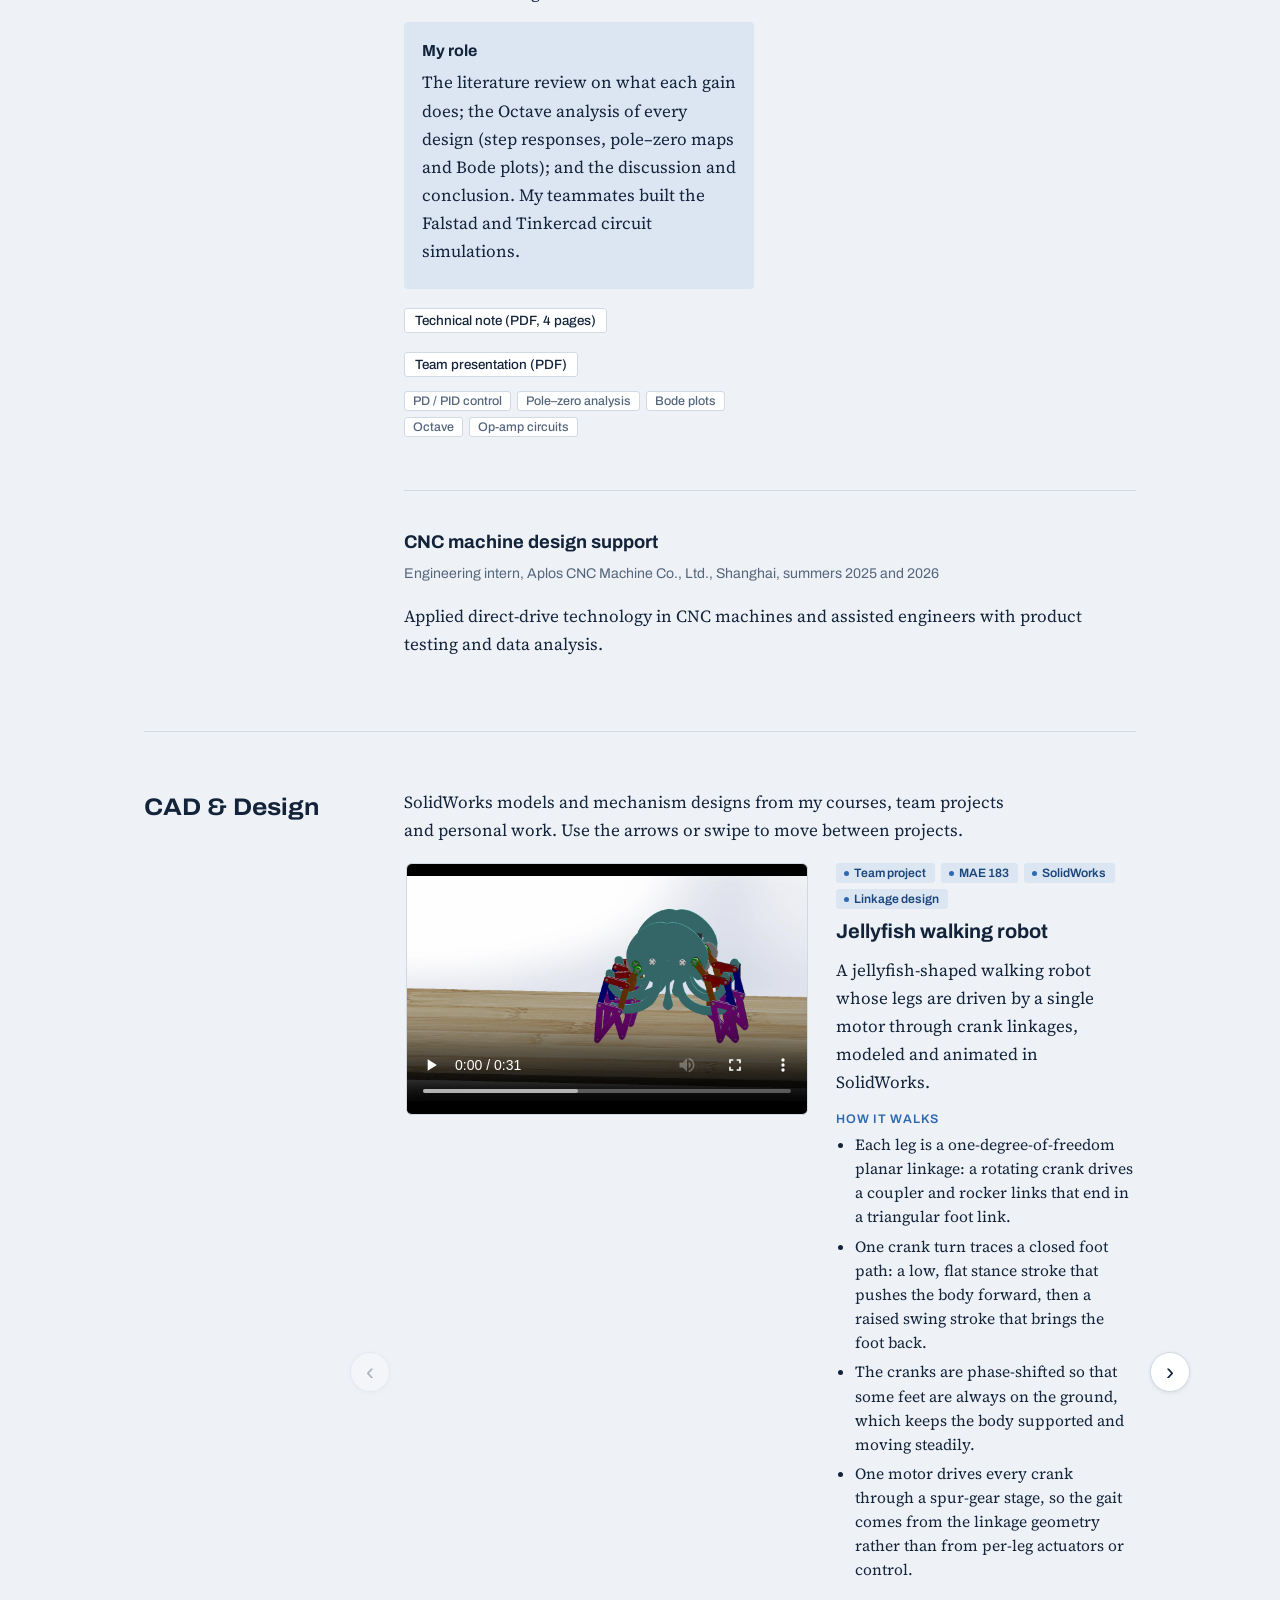
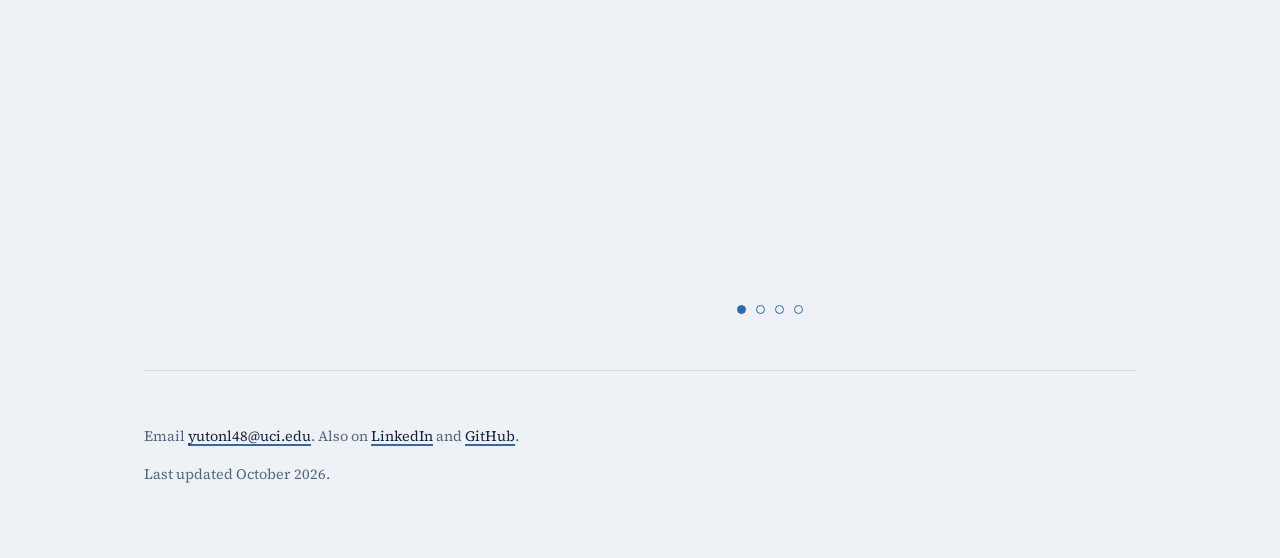
==== commit a90af43c: "updates for xlc research project" ====
--- a/index.html
+++ b/index.html
@@ -93,7 +93,7 @@
       <h3 class="sub">Current work</h3>
       <ul class="plain">
         <li><b>Differential drag:</b> an augmented 9-state QNS-ROE model with drag states. I am adjusting its parameters and debugging it before it goes into the closed loop.</li>
-        <li><b>Sparse feedback:</b> hands-off gains through iteratively reweighted ℓ<sub>1,p</sub> regularization (after Kumagai and Oguri). I am tuning the weights and debugging the solver behavior.</li>
+        <li><b>Sparse feedback:</b> hands-off gains through iteratively reweighted ℓ<sub>1,p</sub> regularization (after Kumagai and Oguri). I have run a first sweep of the sparsity weight (below) and am debugging why the result is not yet monotone in that weight.</li>
         <li><b>Process noise:</b> calibrating it from residuals between the nonlinear simulation and the linear model.</li>
         <li><b>Next:</b> robust e/i constraints inside the nonlinear closed loop, larger Monte Carlo samples, and the conference paper.</li>
       </ul>
@@ -111,6 +111,15 @@
           <figcaption><b>Passive safety.</b> e/i-vector angle along the transfer for a nominal cone constraint and the chance-constrained cone, against the allowed maximum (dashed).</figcaption></figure>
       </div>
 
+      <h3 class="sub">Work in progress: sparse feedback sweep</h3>
+      <p class="narrow">I swept the sparsity weight λ from 0.01 to 100 at two design process-noise levels, σ<sub>w</sub> = 0.1 m and 1 m. Each policy was checked against the terminal-covariance requirement, the control chance constraint and 20 closed-loop runs in the nonlinear simulation. At σ<sub>w</sub> = 0.1 m, λ = 20 switched feedback off on 45 of 107 steps, mostly late in the transfer, with every check still met. At σ<sub>w</sub> = 1 m the terminal covariance has almost no margin, so little feedback can be removed. The response is not yet monotone in λ (λ = 100 removes fewer steps than λ = 20), which is what I am debugging now.</p>
+      <div class="figs two">
+        <figure><button class="zoom" data-group="res"><img src="assets/research/sparse-sweep-steps.png" alt="Steps with feedback switched on over three orbits for each sparsity weight lambda"></button>
+          <figcaption><b>Where feedback stays on.</b> Each row is one sparsity weight λ; large dots are steps with feedback, small gray dots are steps where the gain is zero (σ<sub>w</sub> = 0.1 m).</figcaption></figure>
+        <figure><button class="zoom" data-group="res"><img src="assets/research/sparse-sweep-sigma.png" alt="Planned 1-sigma of each relative orbit element over three orbits for each sparsity weight, with the required terminal values"></button>
+          <figcaption><b>What it costs.</b> Planned 1σ of each relative orbit element with the flown gains, for every λ, against the required terminal 1σ (diamonds).</figcaption></figure>
+      </div>
+
       <div class="mine narrow">
         <h3>What I did</h3>
         <p>This is a one-on-one project with Prof. Shimane, who provides guidance, research direction, problem settings and feedback; other faculty occasionally review the work. I wrote most of the code from the start, in two Julia packages: SpacecraftRendezVous.jl for dynamics and simulation, and the covariance-control solver.</p>
@@ -118,7 +127,7 @@
           <li>Formulated and solved the covariance-steering problem in JuMP with the Clarabel solver: Kalman-filter output feedback, second-order-cone chance constraints, and the SCP loop with passive safety.</li>
           <li>Implemented the QNS-ROE dynamics with J₂, with unit tests and continuous integration, and wrote the augmented differential-drag model that I am now calibrating and debugging.</li>
           <li>Built the ground-design and on-board-execution split: the offline solver exports the policy, and the nonlinear simulation reads it and runs the filter and feedback loop.</li>
-          <li>Implemented sparse feedback gains (IRL1P, after Kumagai and Oguri); tuning and debugging are in progress.</li>
+          <li>Implemented sparse feedback gains (IRL1P, after Kumagai and Oguri) and ran a sweep of the sparsity weight at two process-noise levels; tuning and debugging are in progress.</li>
           <li>Built the nonlinear Monte Carlo pipeline: 200 closed-loop runs met the 1% chance constraint with no violations.</li>
           <li>Presented the work at an AIAA conference in April 2026 and am writing the paper as first author with Prof. Shimane.</li>
         </ul>
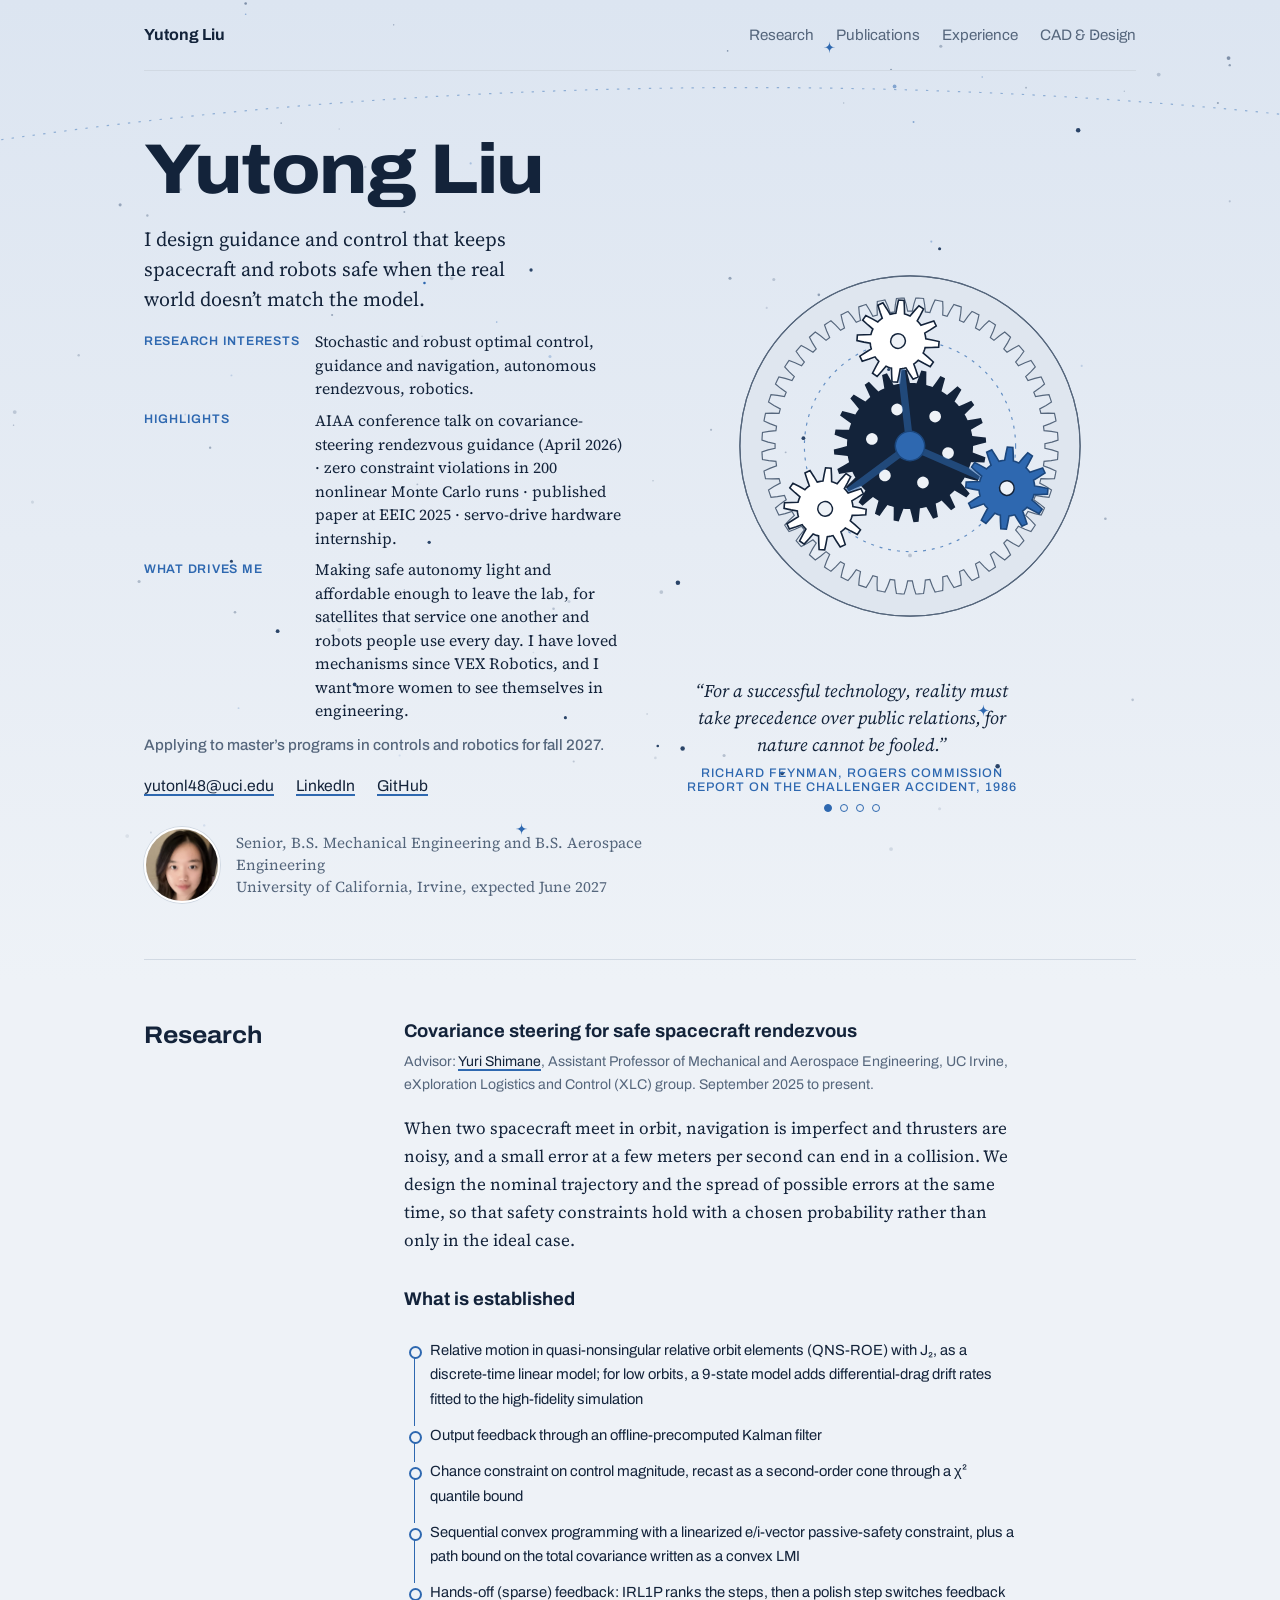
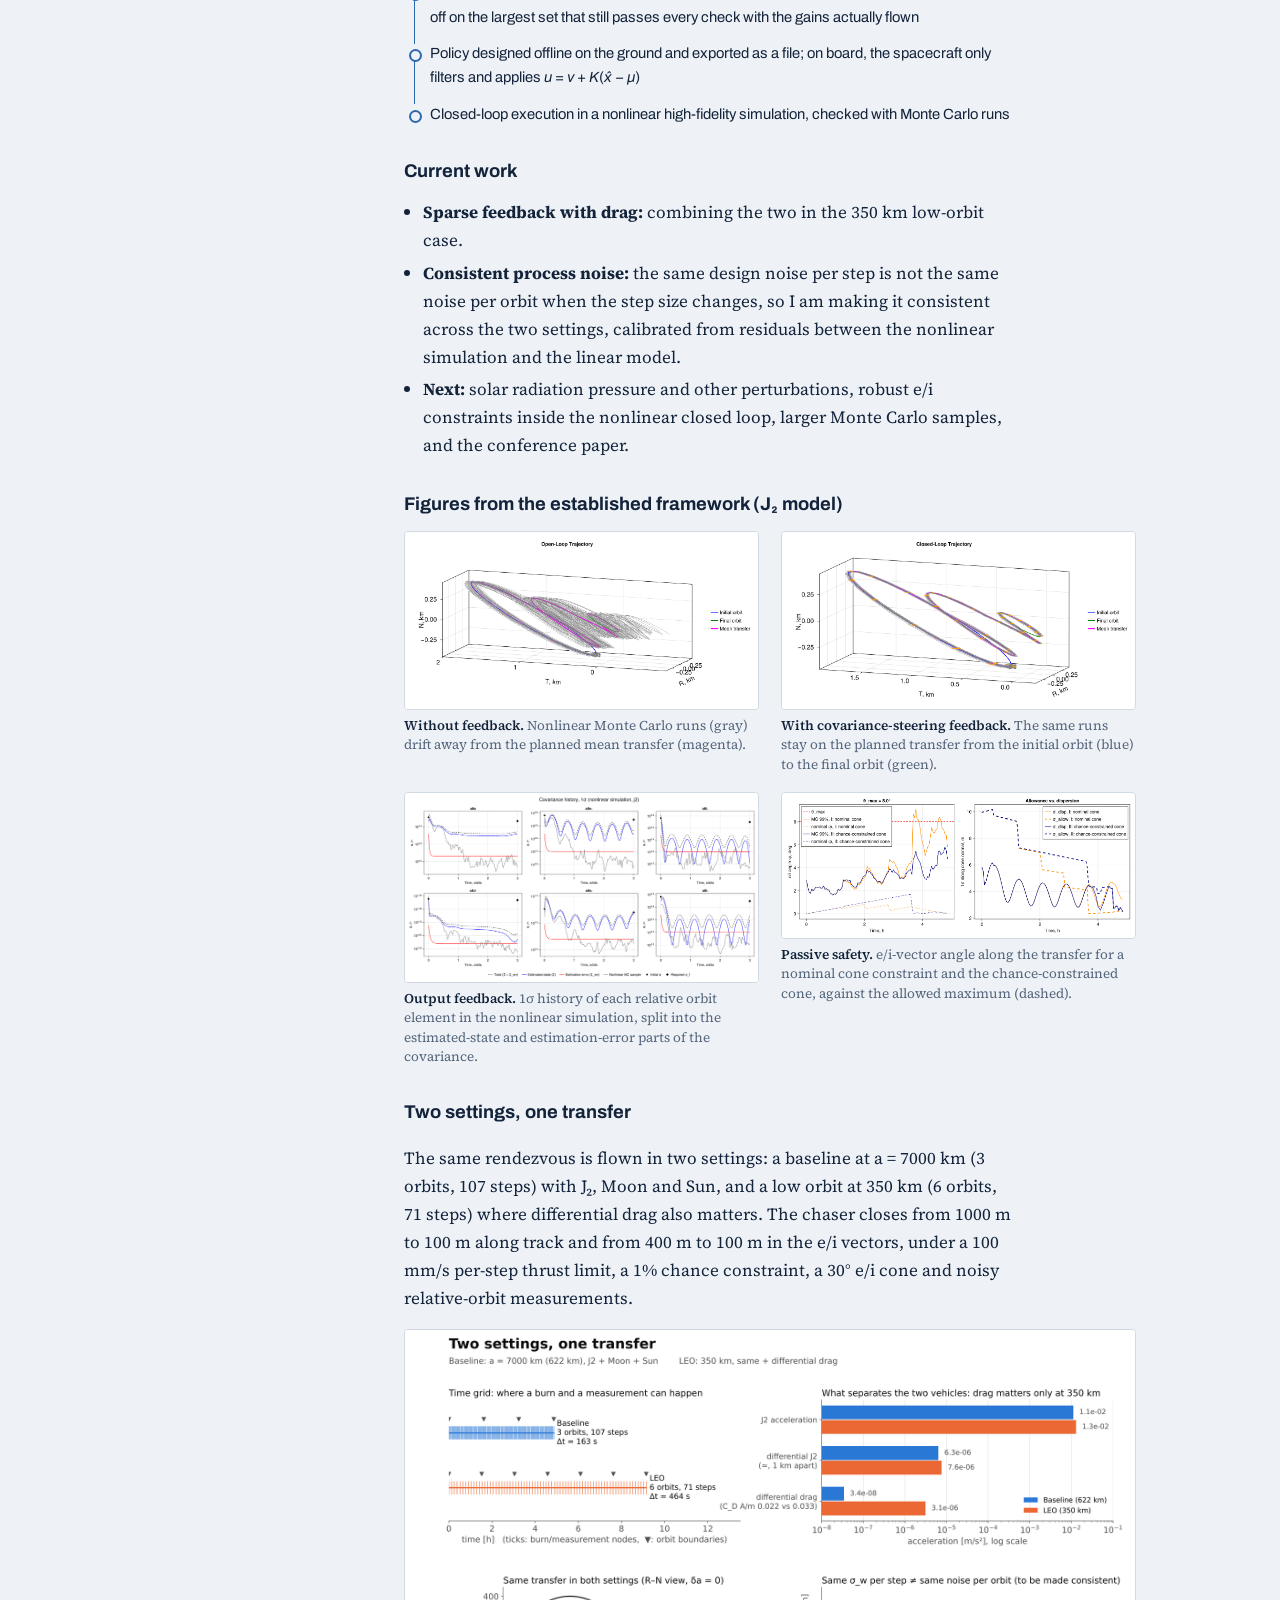
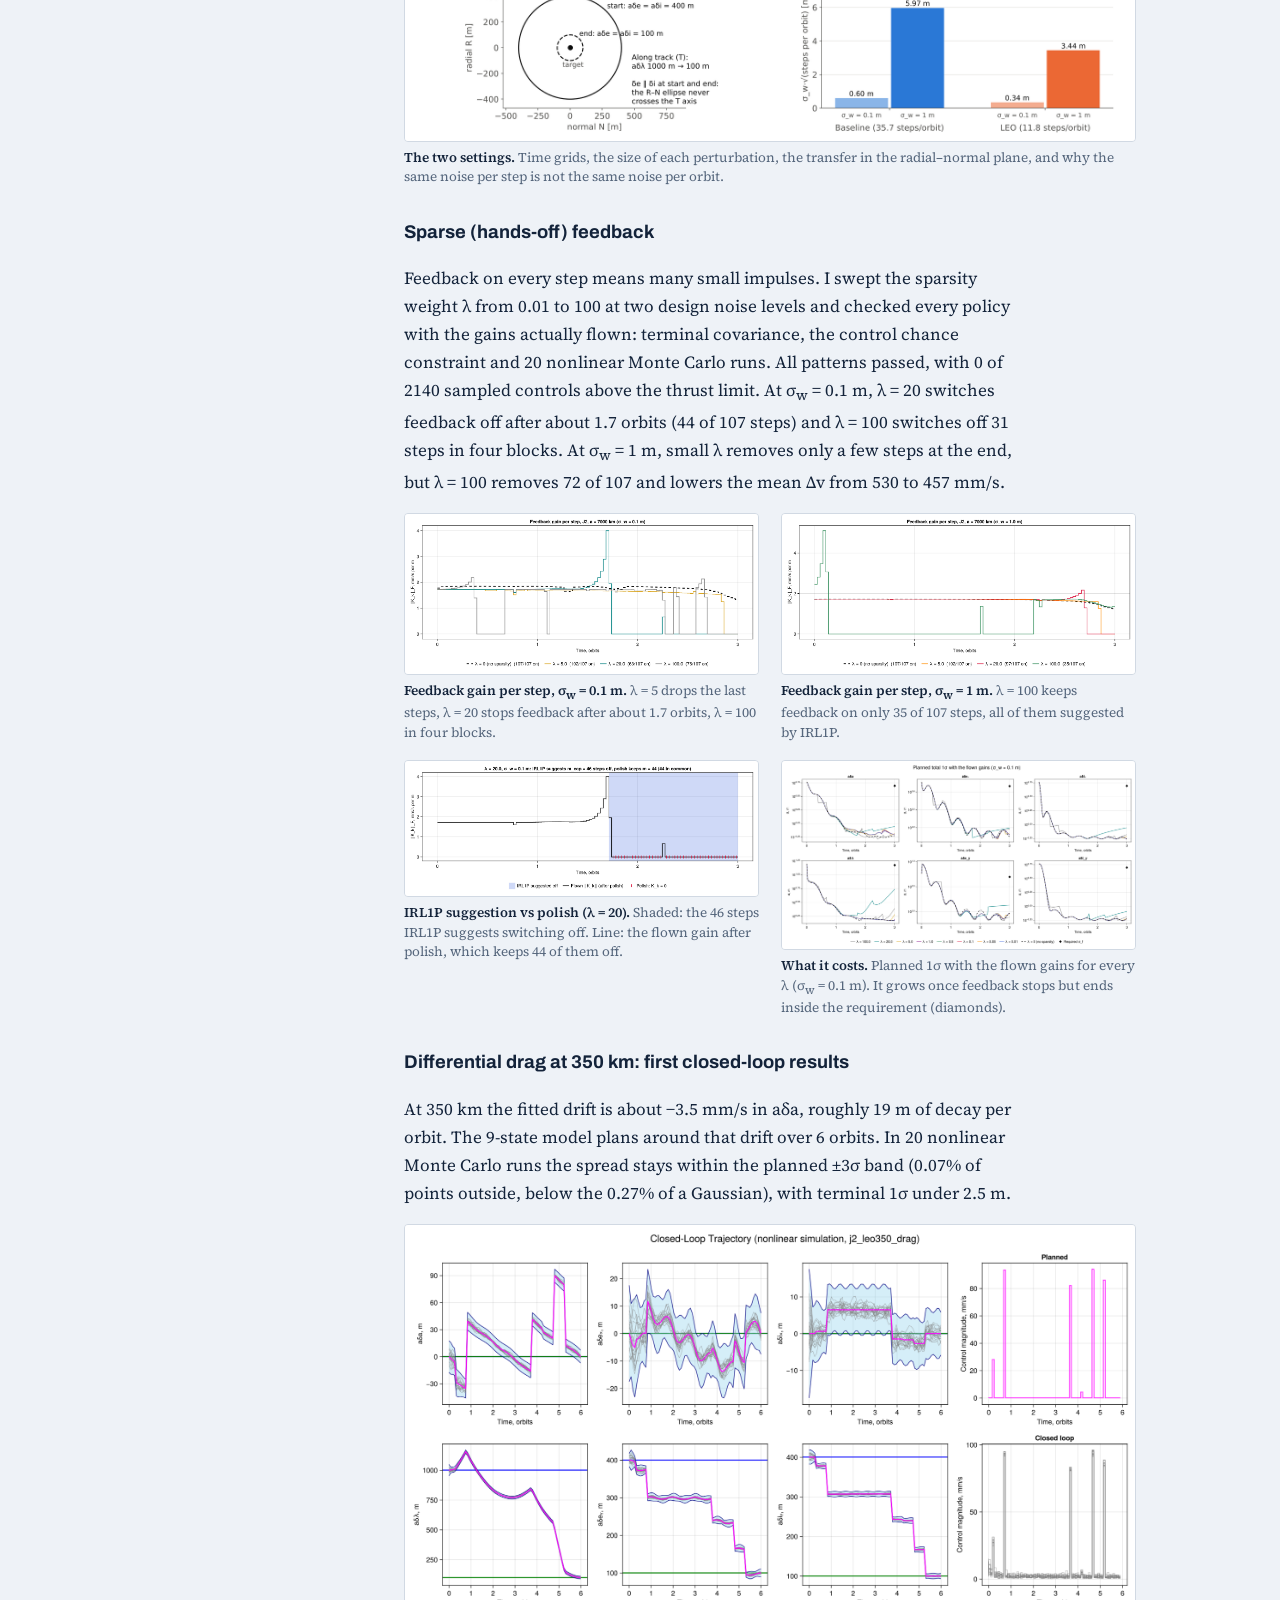
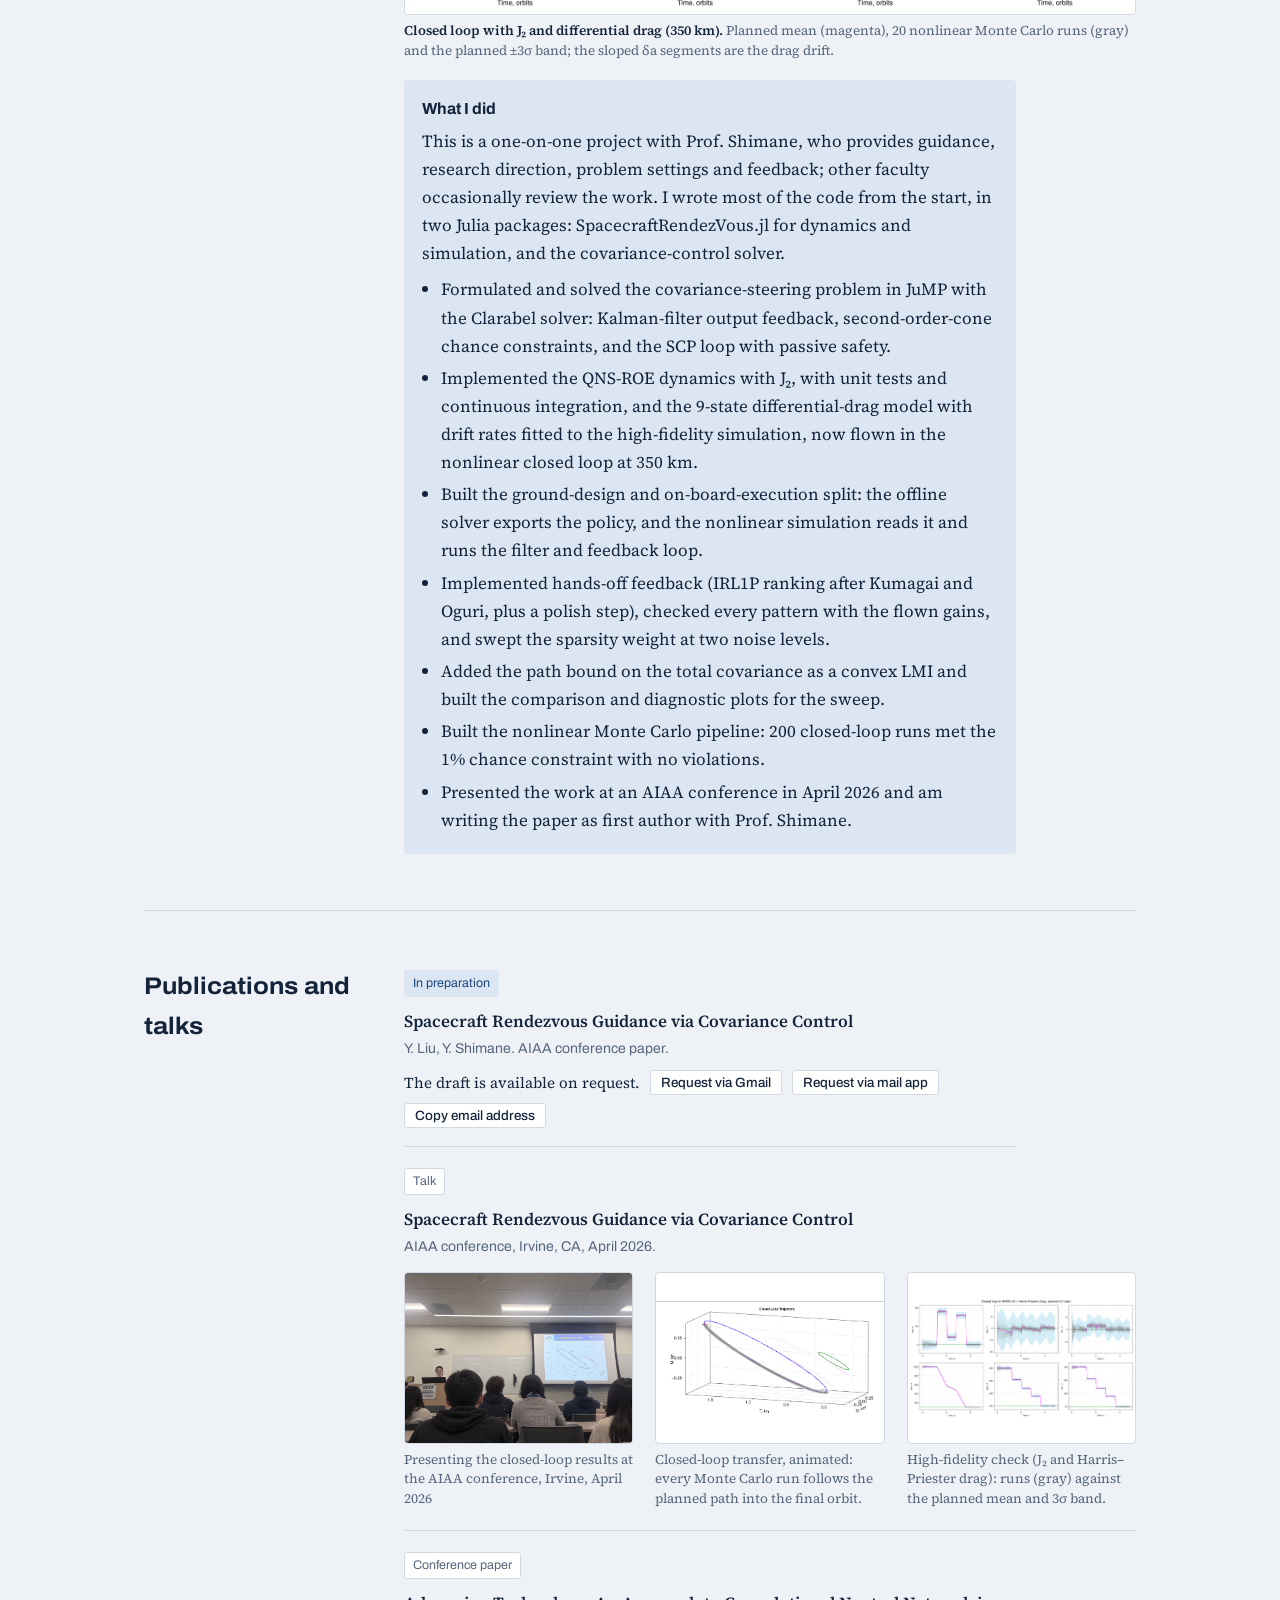
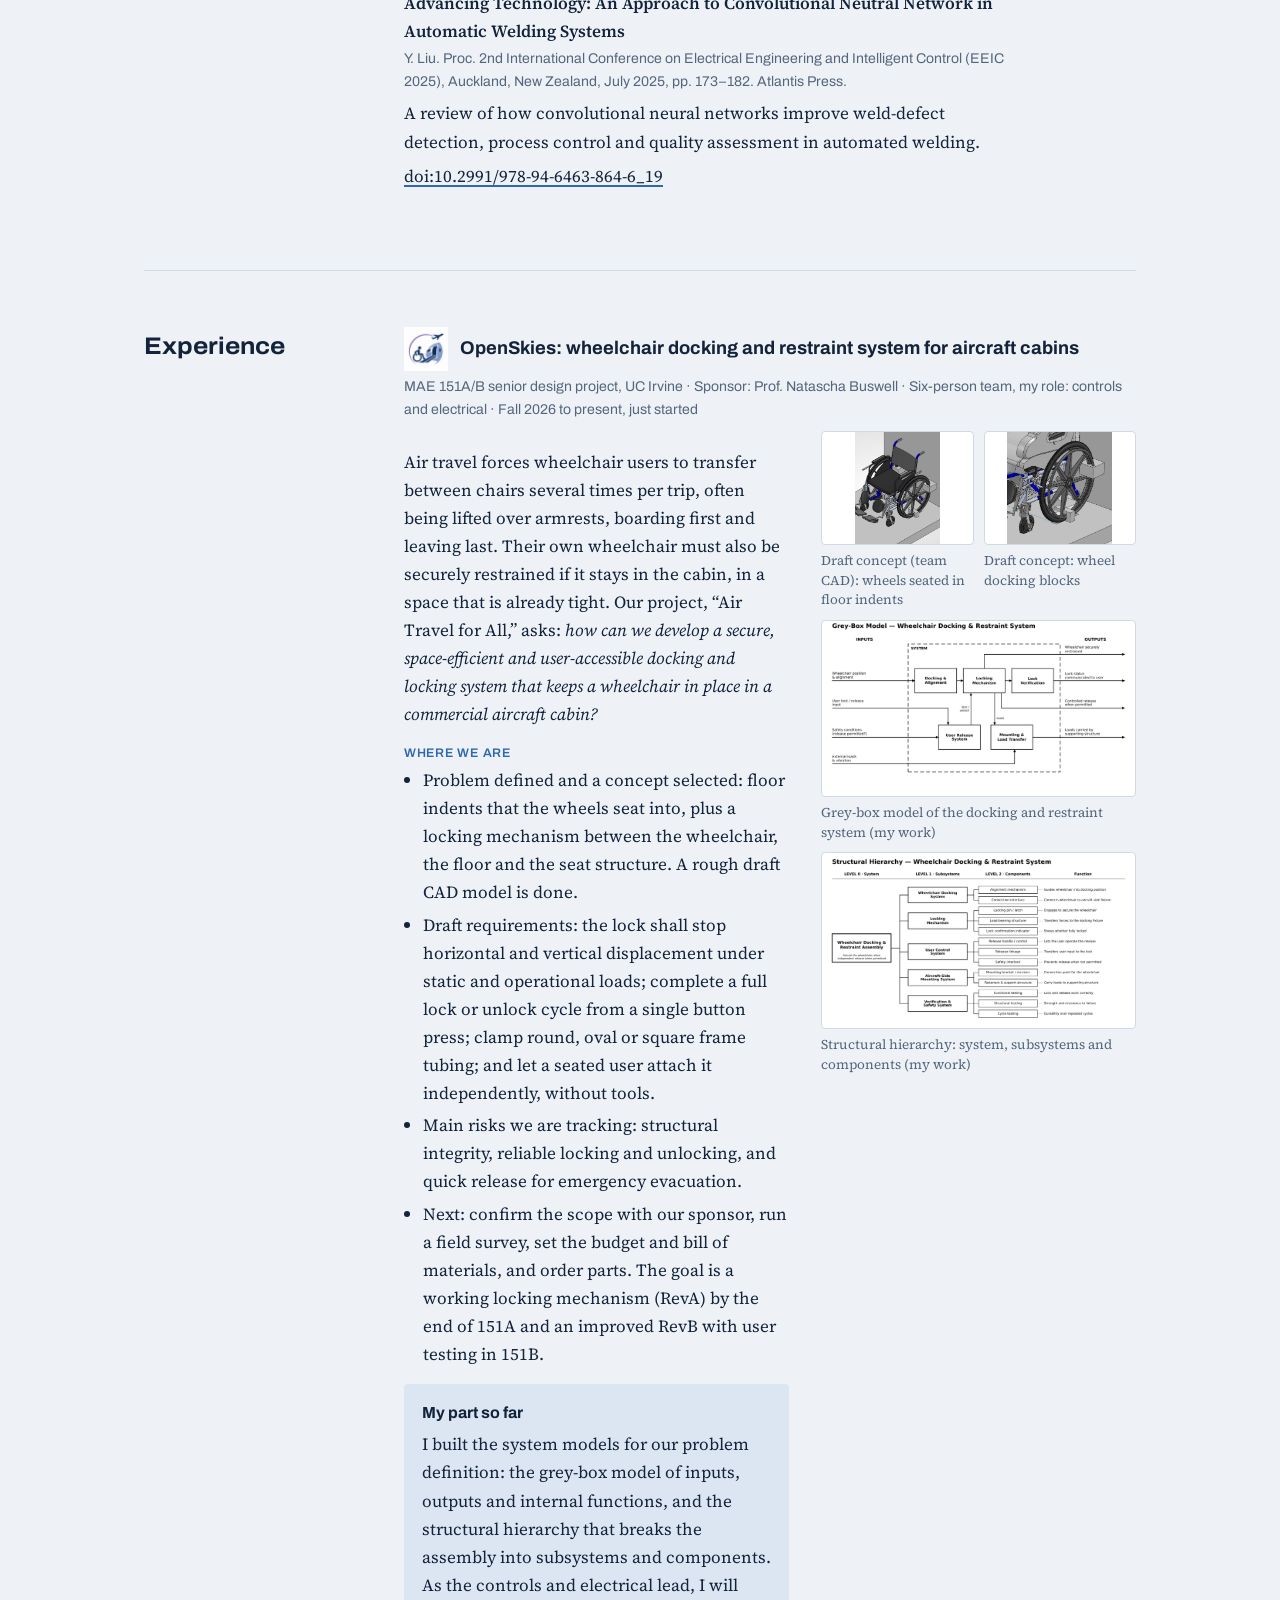
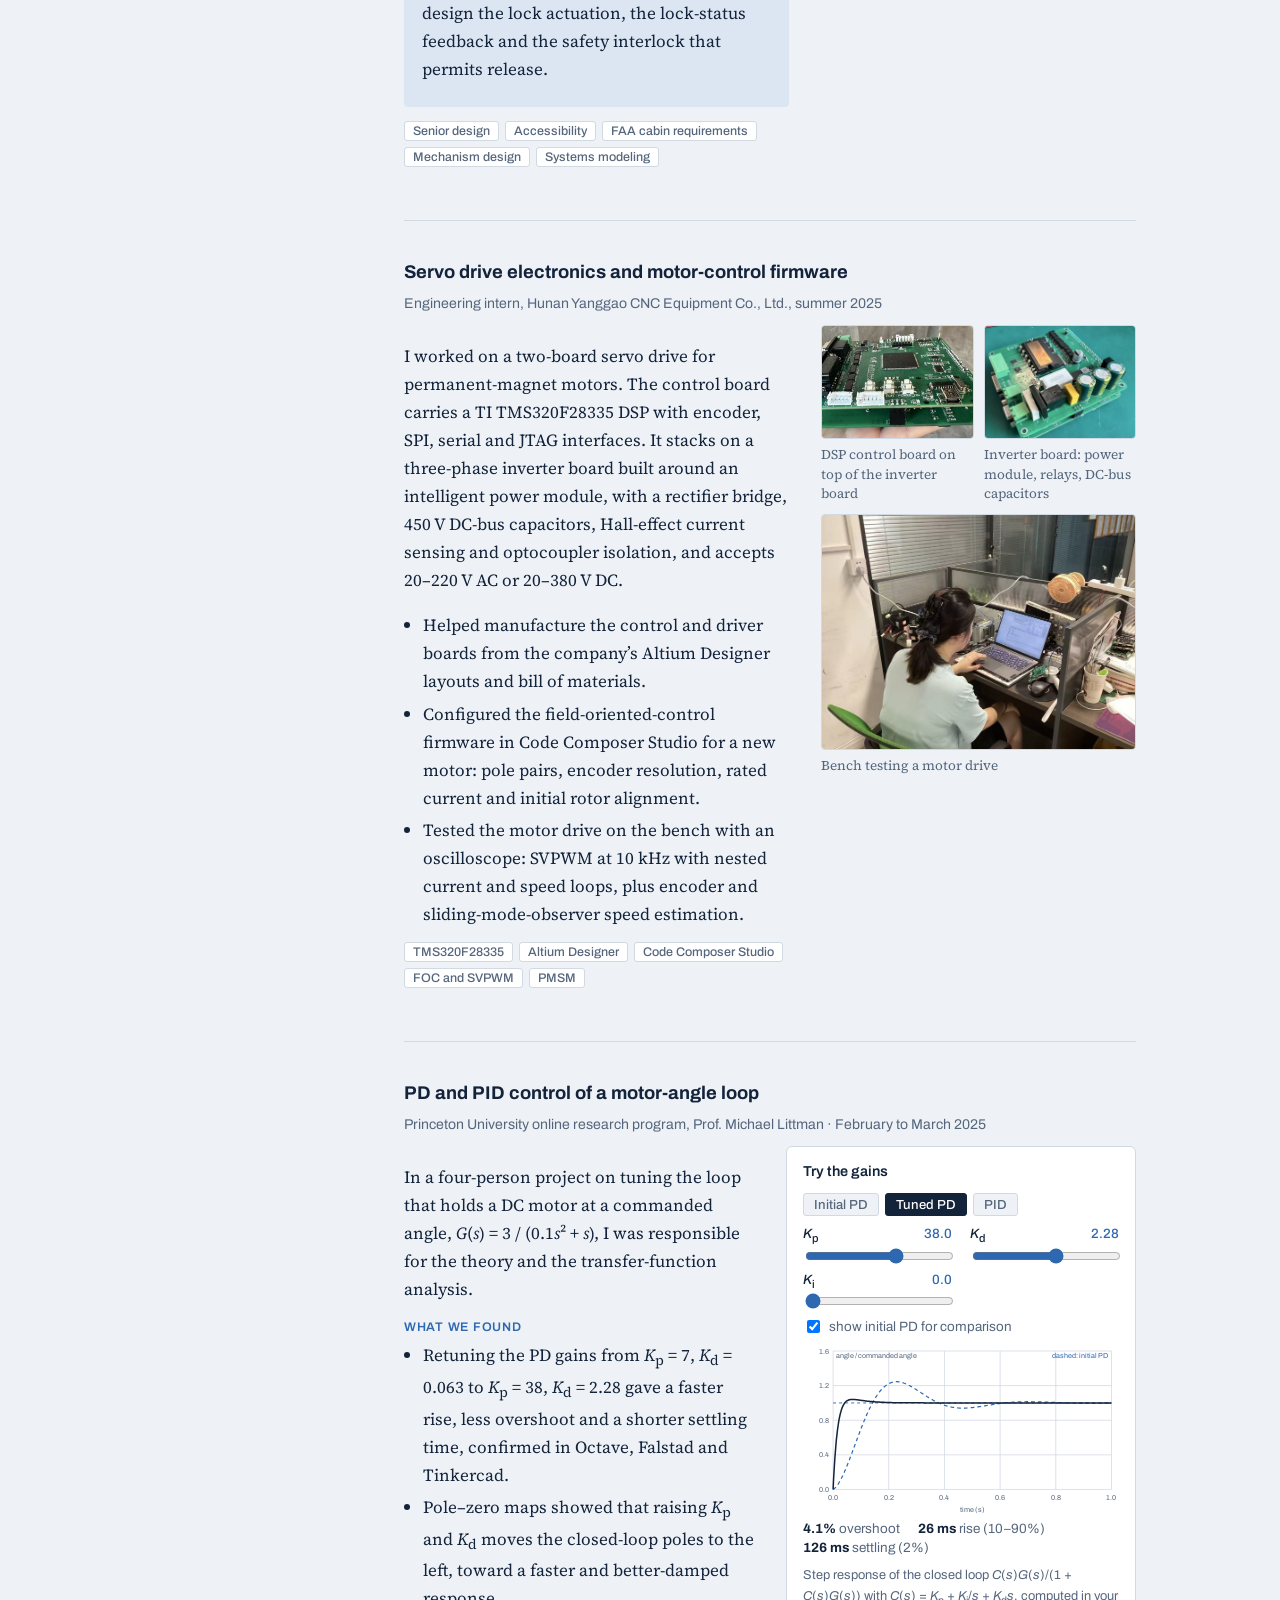
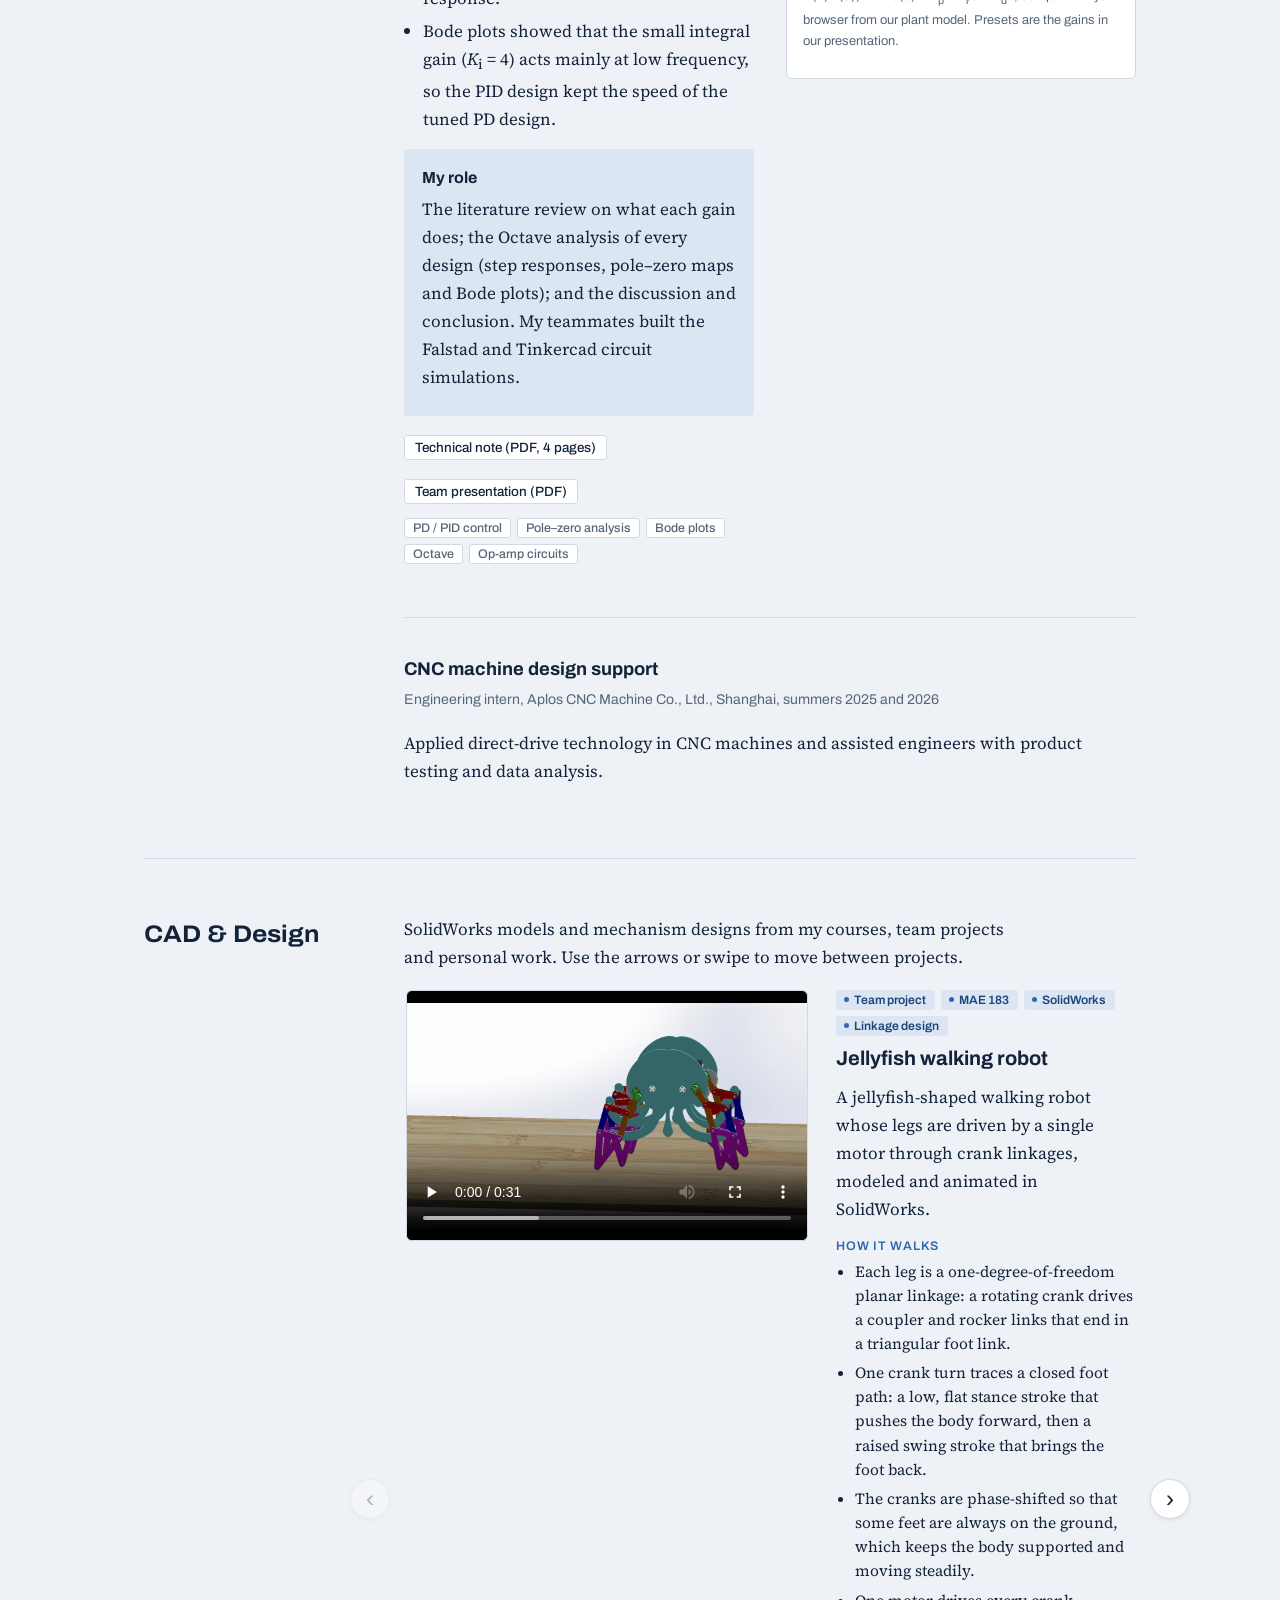
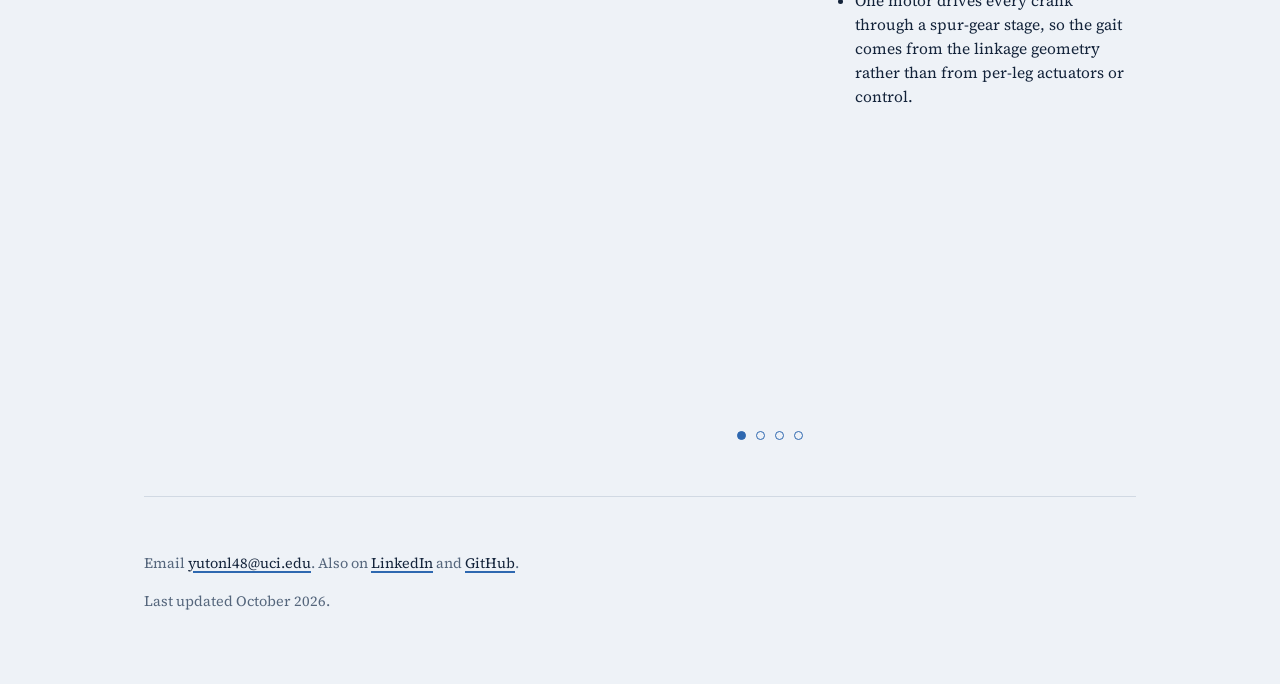
==== commit 62a94b52: "2026 nov updates" ====
--- a/index.html
+++ b/index.html
@@ -83,19 +83,19 @@
       <p>When two spacecraft meet in orbit, navigation is imperfect and thrusters are noisy, and a small error at a few meters per second can end in a collision. We design the nominal trajectory and the spread of possible errors at the same time, so that safety constraints hold with a chosen probability rather than only in the ideal case.</p>
       <h3 class="sub">What is established</h3>
       <ol class="pipeline" aria-label="Method pipeline">
-        <li>Relative motion in quasi-nonsingular relative orbit elements (QNS-ROE) with J₂, as a discrete-time linear model</li>
+        <li>Relative motion in quasi-nonsingular relative orbit elements (QNS-ROE) with J₂, as a discrete-time linear model; for low orbits, a 9-state model adds differential-drag drift rates fitted to the high-fidelity simulation</li>
         <li>Output feedback through an offline-precomputed Kalman filter</li>
         <li>Chance constraint on control magnitude, recast as a second-order cone through a χ² quantile bound</li>
-        <li>Sequential convex programming with a linearized e/i-vector passive-safety constraint</li>
+        <li>Sequential convex programming with a linearized e/i-vector passive-safety constraint, plus a path bound on the total covariance written as a convex LMI</li>
+        <li>Hands-off (sparse) feedback: IRL1P ranks the steps, then a polish step switches feedback off on the largest set that still passes every check with the gains actually flown</li>
         <li>Policy designed offline on the ground and exported as a file; on board, the spacecraft only filters and applies <i>u</i> = <i>v</i> + <i>K</i>(<i>x̂</i> − <i>μ</i>)</li>
         <li>Closed-loop execution in a nonlinear high-fidelity simulation, checked with Monte Carlo runs</li>
       </ol>
       <h3 class="sub">Current work</h3>
       <ul class="plain">
-        <li><b>Differential drag:</b> an augmented 9-state QNS-ROE model with drag states. I am adjusting its parameters and debugging it before it goes into the closed loop.</li>
-        <li><b>Sparse feedback:</b> hands-off gains through iteratively reweighted ℓ<sub>1,p</sub> regularization (after Kumagai and Oguri). I have run a first sweep of the sparsity weight (below) and am debugging why the result is not yet monotone in that weight.</li>
-        <li><b>Process noise:</b> calibrating it from residuals between the nonlinear simulation and the linear model.</li>
-        <li><b>Next:</b> robust e/i constraints inside the nonlinear closed loop, larger Monte Carlo samples, and the conference paper.</li>
+        <li><b>Sparse feedback with drag:</b> combining the two in the 350 km low-orbit case.</li>
+        <li><b>Consistent process noise:</b> the same design noise per step is not the same noise per orbit when the step size changes, so I am making it consistent across the two settings, calibrated from residuals between the nonlinear simulation and the linear model.</li>
+        <li><b>Next:</b> solar radiation pressure and other perturbations, robust e/i constraints inside the nonlinear closed loop, larger Monte Carlo samples, and the conference paper.</li>
       </ul>
       </div>
 
@@ -111,13 +111,31 @@
           <figcaption><b>Passive safety.</b> e/i-vector angle along the transfer for a nominal cone constraint and the chance-constrained cone, against the allowed maximum (dashed).</figcaption></figure>
       </div>
 
-      <h3 class="sub">Work in progress: sparse feedback sweep</h3>
-      <p class="narrow">I swept the sparsity weight λ from 0.01 to 100 at two design process-noise levels, σ<sub>w</sub> = 0.1 m and 1 m. Each policy was checked against the terminal-covariance requirement, the control chance constraint and 20 closed-loop runs in the nonlinear simulation. At σ<sub>w</sub> = 0.1 m, λ = 20 switched feedback off on 45 of 107 steps, mostly late in the transfer, with every check still met. At σ<sub>w</sub> = 1 m the terminal covariance has almost no margin, so little feedback can be removed. The response is not yet monotone in λ (λ = 100 removes fewer steps than λ = 20), which is what I am debugging now.</p>
+      <h3 class="sub">Two settings, one transfer</h3>
+      <p class="narrow">The same rendezvous is flown in two settings: a baseline at a = 7000 km (3 orbits, 107 steps) with J₂, Moon and Sun, and a low orbit at 350 km (6 orbits, 71 steps) where differential drag also matters. The chaser closes from 1000 m to 100 m along track and from 400 m to 100 m in the e/i vectors, under a 100 mm/s per-step thrust limit, a 1% chance constraint, a 30° e/i cone and noisy relative-orbit measurements.</p>
+      <div class="figs one">
+        <figure><button class="zoom" data-group="res"><img src="assets/research/two-settings.png" alt="Comparison of the baseline and 350 km settings: time grids, perturbation magnitudes, the transfer in the R-N plane, and process noise per orbit"></button>
+          <figcaption><b>The two settings.</b> Time grids, the size of each perturbation, the transfer in the radial–normal plane, and why the same noise per step is not the same noise per orbit.</figcaption></figure>
+      </div>
+
+      <h3 class="sub">Sparse (hands-off) feedback</h3>
+      <p class="narrow">Feedback on every step means many small impulses. I swept the sparsity weight λ from 0.01 to 100 at two design noise levels and checked every policy with the gains actually flown: terminal covariance, the control chance constraint and 20 nonlinear Monte Carlo runs. All patterns passed, with 0 of 2140 sampled controls above the thrust limit. At σ<sub>w</sub> = 0.1 m, λ = 20 switches feedback off after about 1.7 orbits (44 of 107 steps) and λ = 100 switches off 31 steps in four blocks. At σ<sub>w</sub> = 1 m, small λ removes only a few steps at the end, but λ = 100 removes 72 of 107 and lowers the mean Δv from 530 to 457 mm/s.</p>
       <div class="figs two">
-        <figure><button class="zoom" data-group="res"><img src="assets/research/sparse-sweep-steps.png" alt="Steps with feedback switched on over three orbits for each sparsity weight lambda"></button>
-          <figcaption><b>Where feedback stays on.</b> Each row is one sparsity weight λ; large dots are steps with feedback, small gray dots are steps where the gain is zero (σ<sub>w</sub> = 0.1 m).</figcaption></figure>
+        <figure><button class="zoom" data-group="res"><img src="assets/research/sparse-gain-sw01.png" alt="Feedback gain norm per step over three orbits for lambda 0, 5, 20 and 100 at design noise 0.1 m"></button>
+          <figcaption><b>Feedback gain per step, σ<sub>w</sub> = 0.1 m.</b> λ = 5 drops the last steps, λ = 20 stops feedback after about 1.7 orbits, λ = 100 in four blocks.</figcaption></figure>
+        <figure><button class="zoom" data-group="res"><img src="assets/research/sparse-gain-sw1.png" alt="Feedback gain norm per step over three orbits for lambda 0, 5, 20 and 100 at design noise 1 m"></button>
+          <figcaption><b>Feedback gain per step, σ<sub>w</sub> = 1 m.</b> λ = 100 keeps feedback on only 35 of 107 steps, all of them suggested by IRL1P.</figcaption></figure>
+        <figure><button class="zoom" data-group="res"><img src="assets/research/sparse-irl1p-polish.png" alt="Steps IRL1P suggests switching off, shaded, with the flown gain after polish for lambda 20"></button>
+          <figcaption><b>IRL1P suggestion vs polish (λ = 20).</b> Shaded: the 46 steps IRL1P suggests switching off. Line: the flown gain after polish, which keeps 44 of them off.</figcaption></figure>
         <figure><button class="zoom" data-group="res"><img src="assets/research/sparse-sweep-sigma.png" alt="Planned 1-sigma of each relative orbit element over three orbits for each sparsity weight, with the required terminal values"></button>
-          <figcaption><b>What it costs.</b> Planned 1σ of each relative orbit element with the flown gains, for every λ, against the required terminal 1σ (diamonds).</figcaption></figure>
+          <figcaption><b>What it costs.</b> Planned 1σ with the flown gains for every λ (σ<sub>w</sub> = 0.1 m). It grows once feedback stops but ends inside the requirement (diamonds).</figcaption></figure>
+      </div>
+
+      <h3 class="sub">Differential drag at 350 km: first closed-loop results</h3>
+      <p class="narrow">At 350 km the fitted drift is about −3.5 mm/s in aδa, roughly 19 m of decay per orbit. The 9-state model plans around that drift over 6 orbits. In 20 nonlinear Monte Carlo runs the spread stays within the planned ±3σ band (0.07% of points outside, below the 0.27% of a Gaussian), with terminal 1σ under 2.5 m.</p>
+      <div class="figs one">
+        <figure><button class="zoom" data-group="res"><img src="assets/research/drag-leo350-closed-loop.png" alt="Closed-loop relative orbit elements and control over six orbits at 350 km with differential drag, with Monte Carlo runs inside the planned three-sigma band"></button>
+          <figcaption><b>Closed loop with J₂ and differential drag (350 km).</b> Planned mean (magenta), 20 nonlinear Monte Carlo runs (gray) and the planned ±3σ band; the sloped δa segments are the drag drift.</figcaption></figure>
       </div>
 
       <div class="mine narrow">
@@ -125,9 +143,10 @@
         <p>This is a one-on-one project with Prof. Shimane, who provides guidance, research direction, problem settings and feedback; other faculty occasionally review the work. I wrote most of the code from the start, in two Julia packages: SpacecraftRendezVous.jl for dynamics and simulation, and the covariance-control solver.</p>
         <ul class="plain">
           <li>Formulated and solved the covariance-steering problem in JuMP with the Clarabel solver: Kalman-filter output feedback, second-order-cone chance constraints, and the SCP loop with passive safety.</li>
-          <li>Implemented the QNS-ROE dynamics with J₂, with unit tests and continuous integration, and wrote the augmented differential-drag model that I am now calibrating and debugging.</li>
+          <li>Implemented the QNS-ROE dynamics with J₂, with unit tests and continuous integration, and the 9-state differential-drag model with drift rates fitted to the high-fidelity simulation, now flown in the nonlinear closed loop at 350 km.</li>
           <li>Built the ground-design and on-board-execution split: the offline solver exports the policy, and the nonlinear simulation reads it and runs the filter and feedback loop.</li>
-          <li>Implemented sparse feedback gains (IRL1P, after Kumagai and Oguri) and ran a sweep of the sparsity weight at two process-noise levels; tuning and debugging are in progress.</li>
+          <li>Implemented hands-off feedback (IRL1P ranking after Kumagai and Oguri, plus a polish step), checked every pattern with the flown gains, and swept the sparsity weight at two noise levels.</li>
+          <li>Added the path bound on the total covariance as a convex LMI and built the comparison and diagnostic plots for the sweep.</li>
           <li>Built the nonlinear Monte Carlo pipeline: 200 closed-loop runs met the 1% chance constraint with no violations.</li>
           <li>Presented the work at an AIAA conference in April 2026 and am writing the paper as first author with Prof. Shimane.</li>
         </ul>
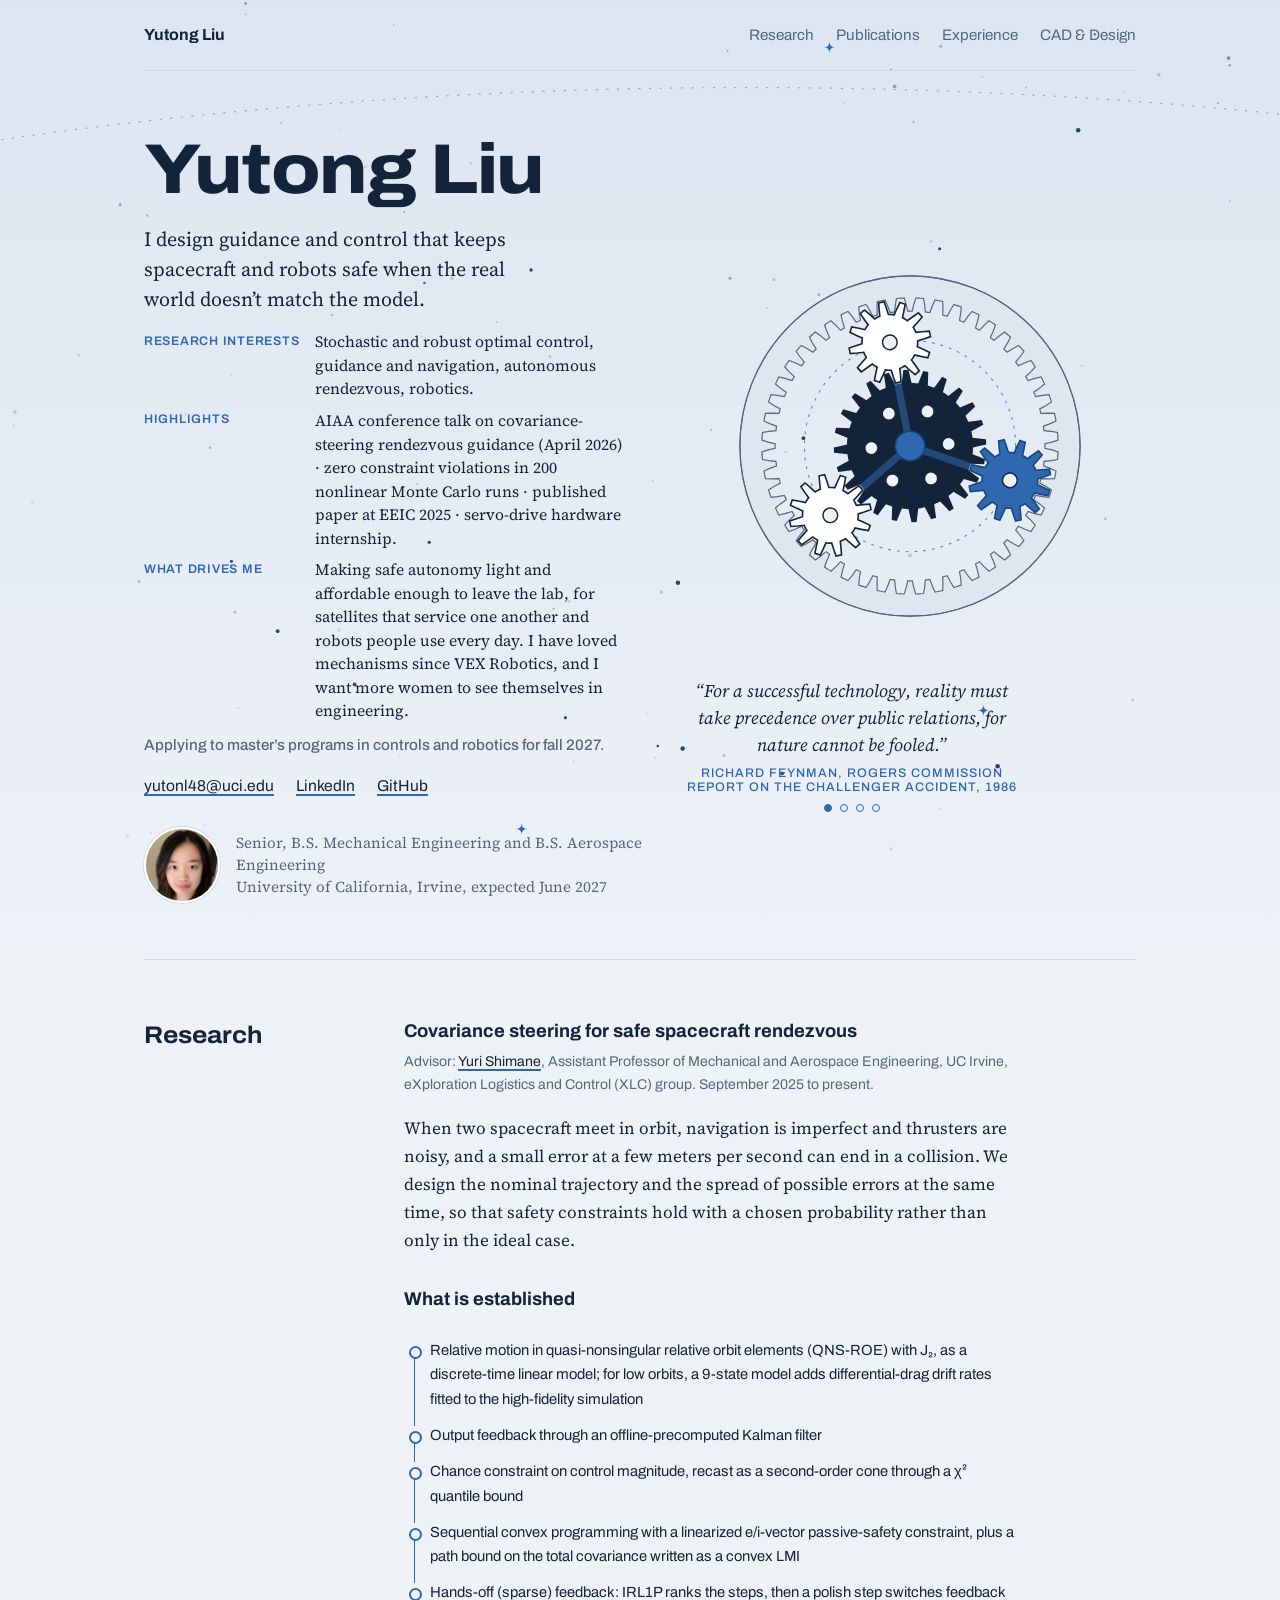
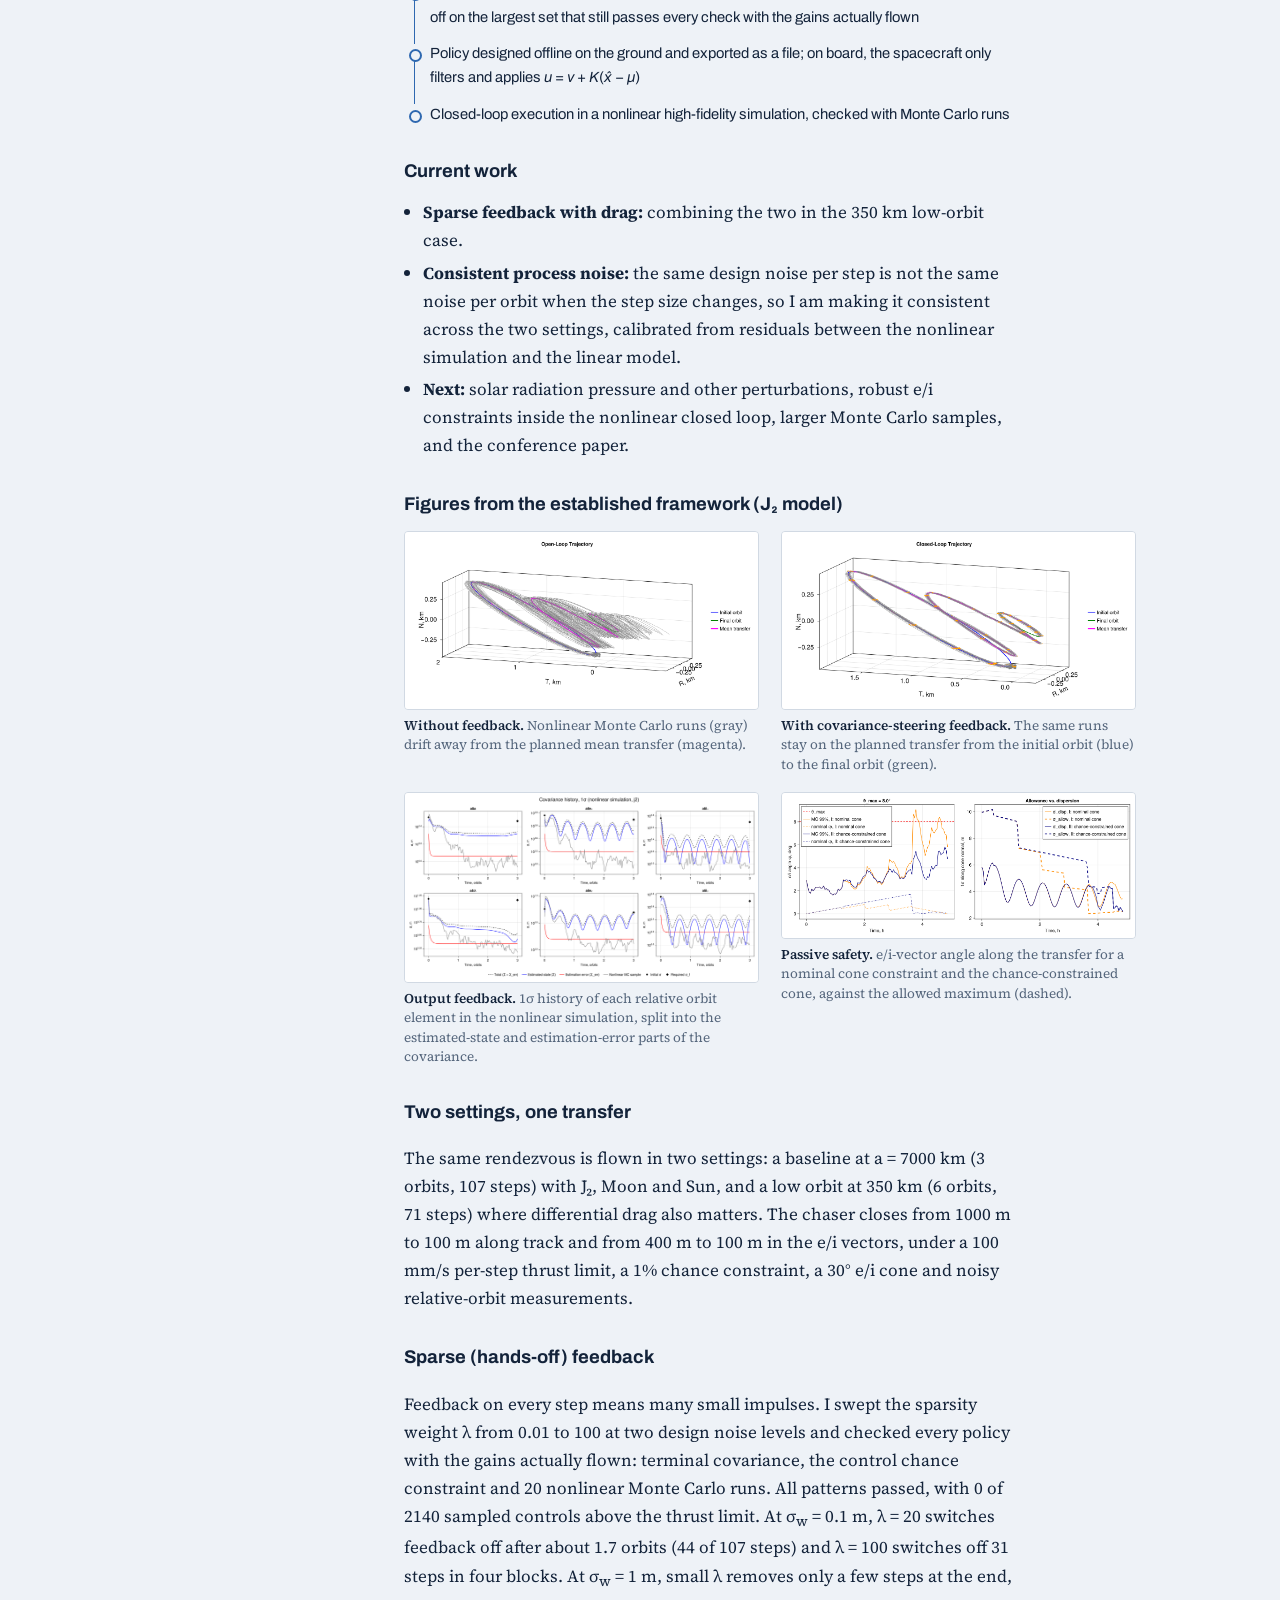
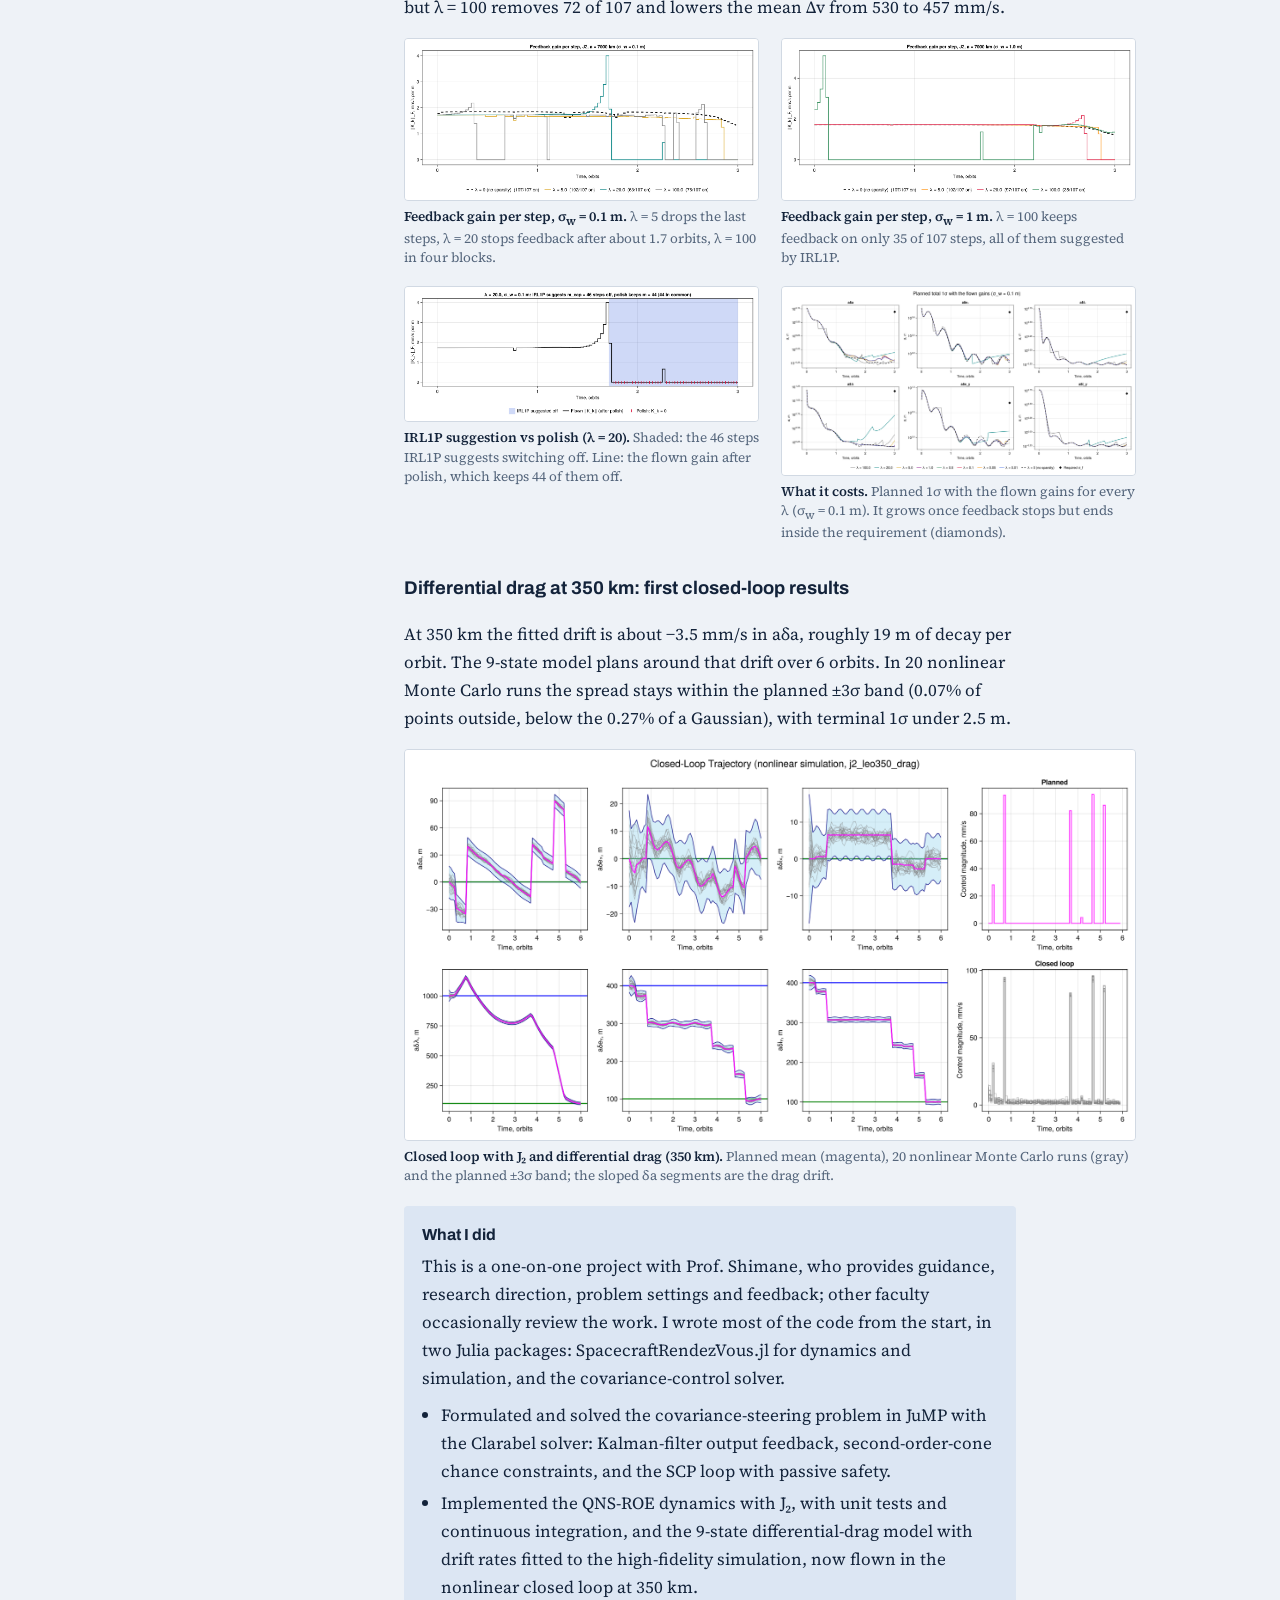
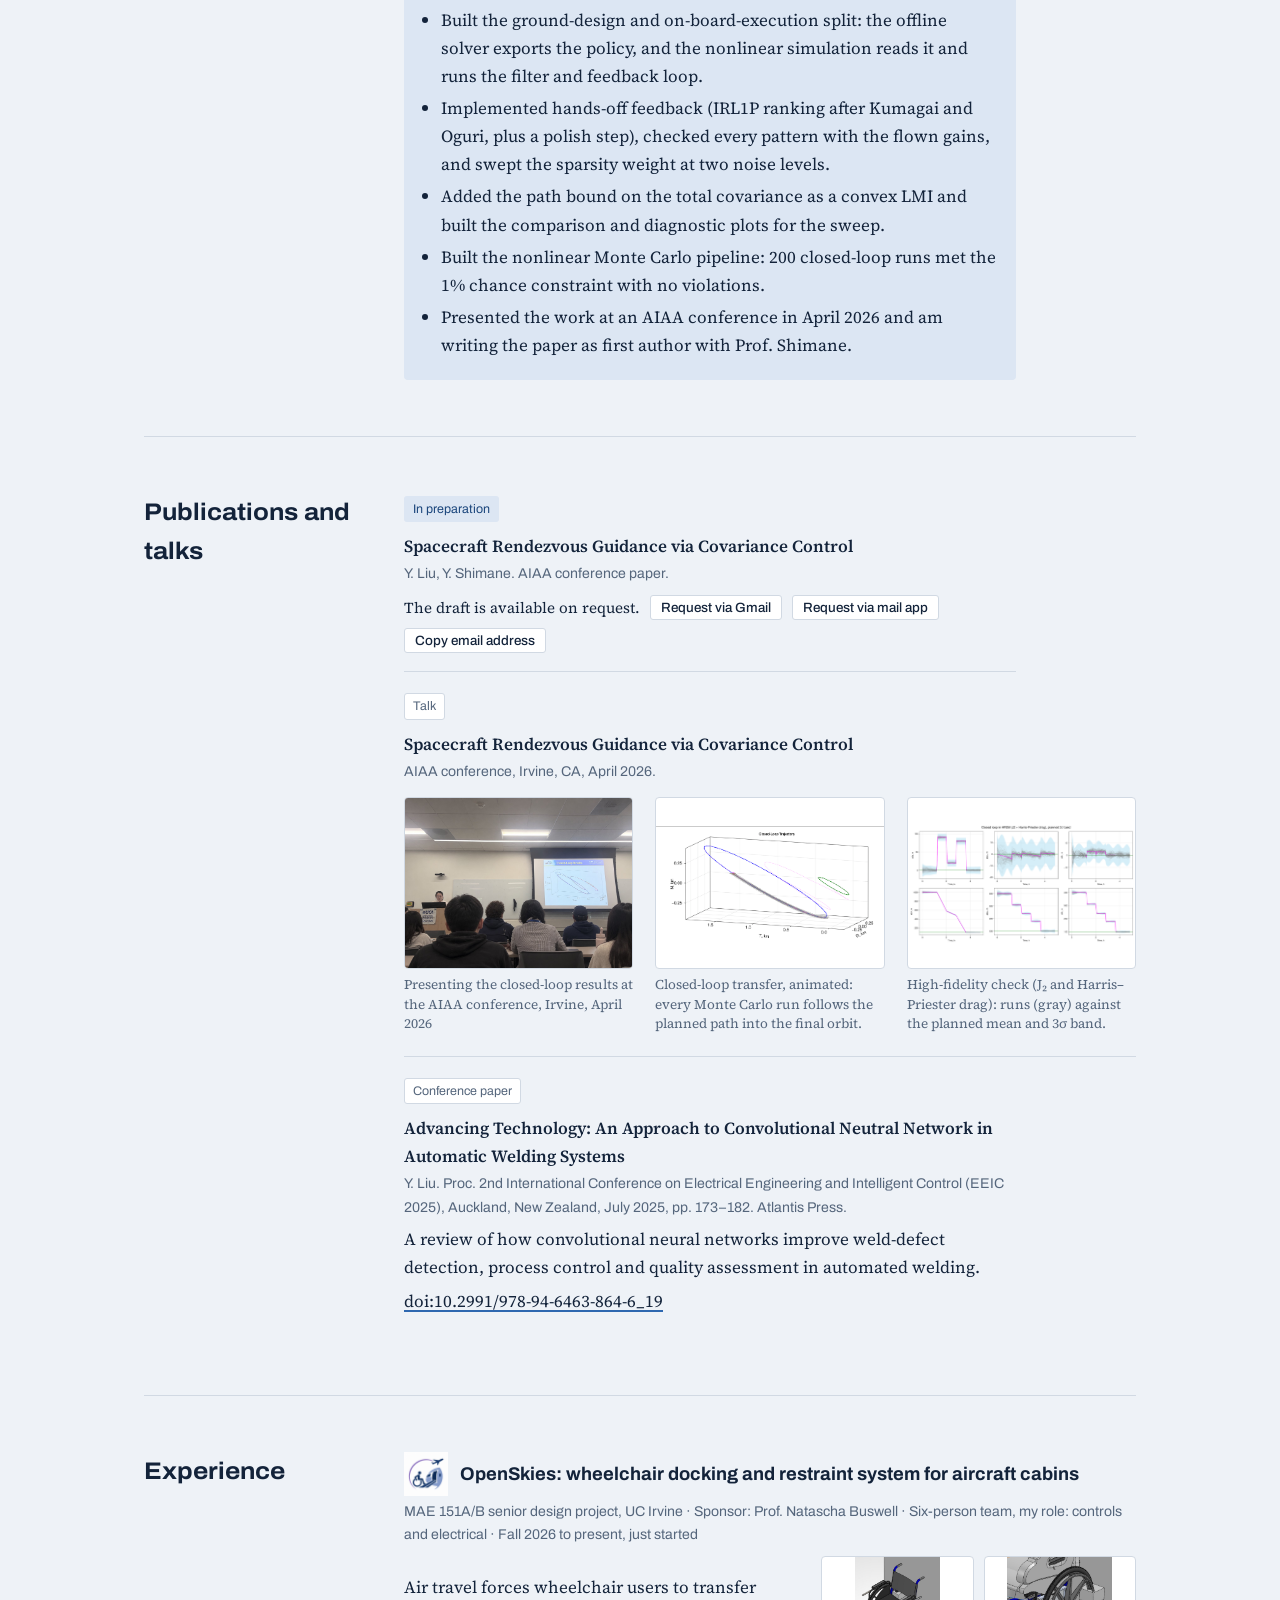
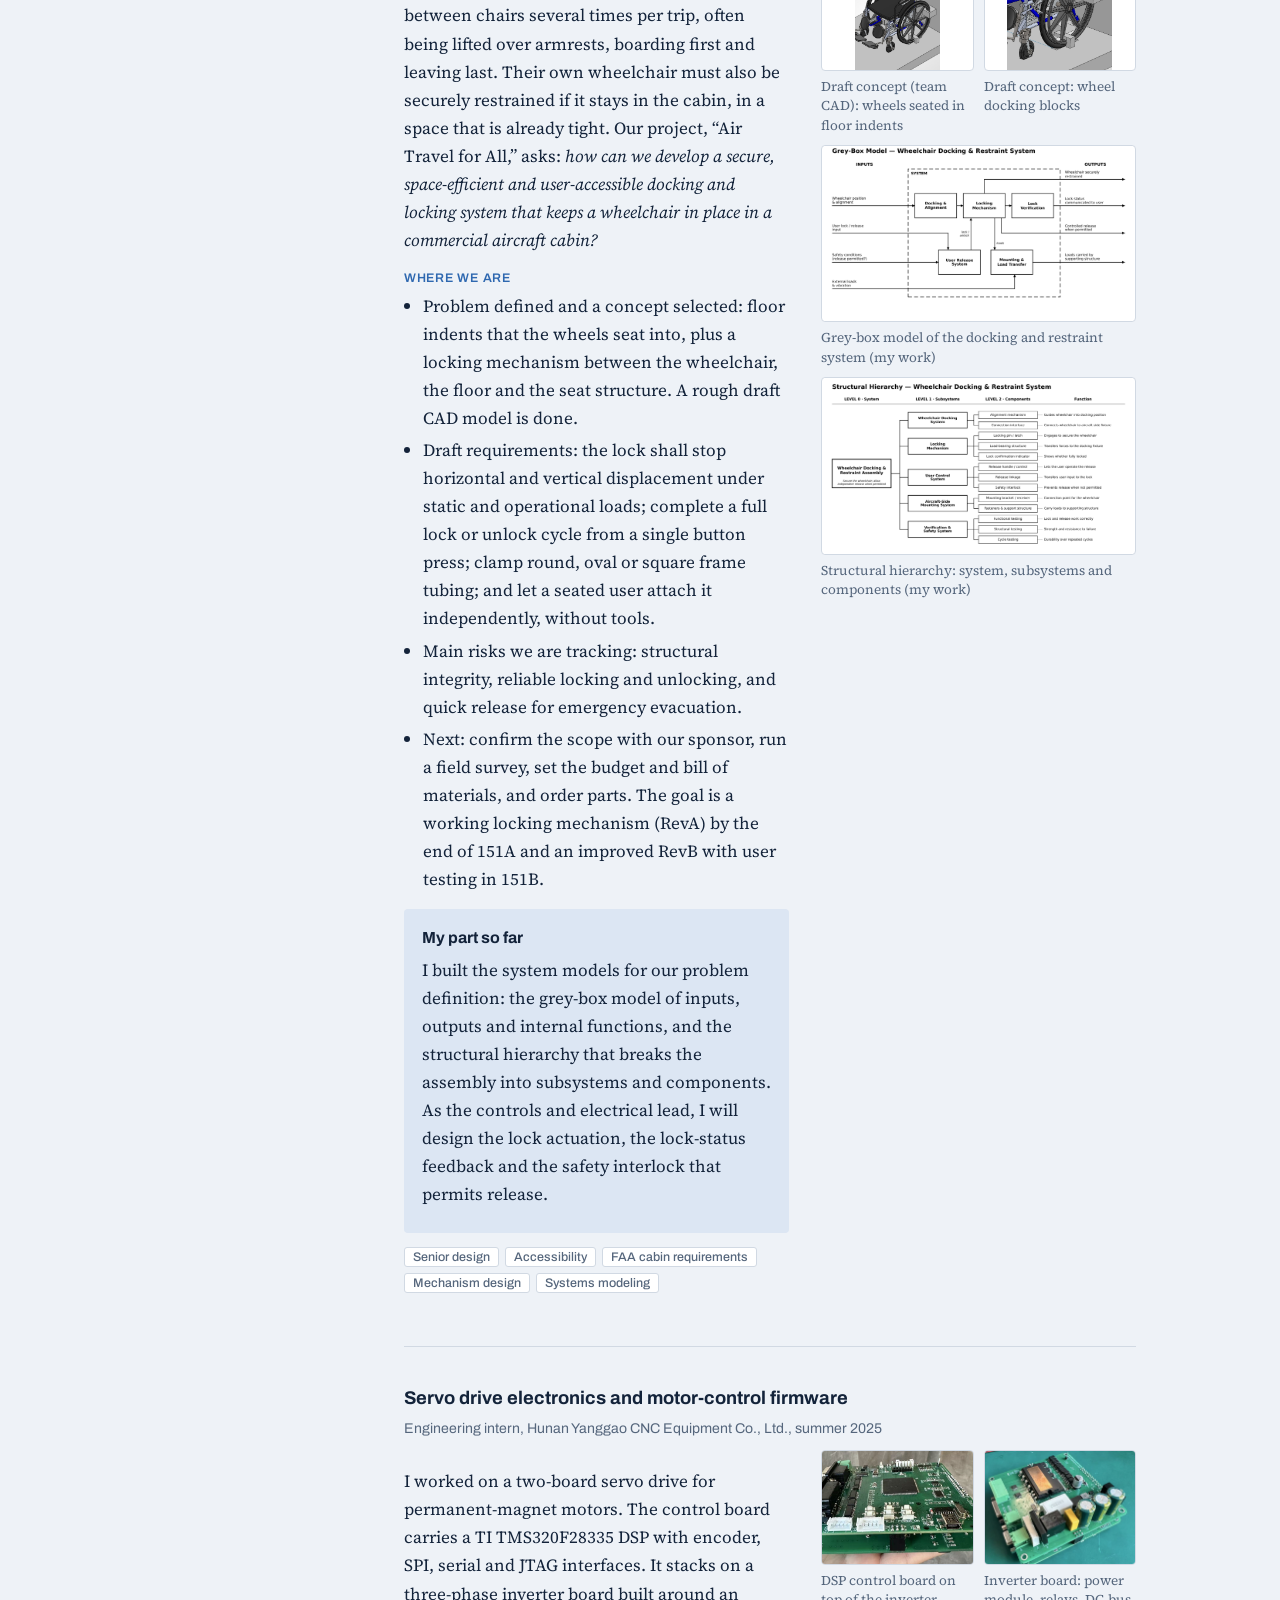
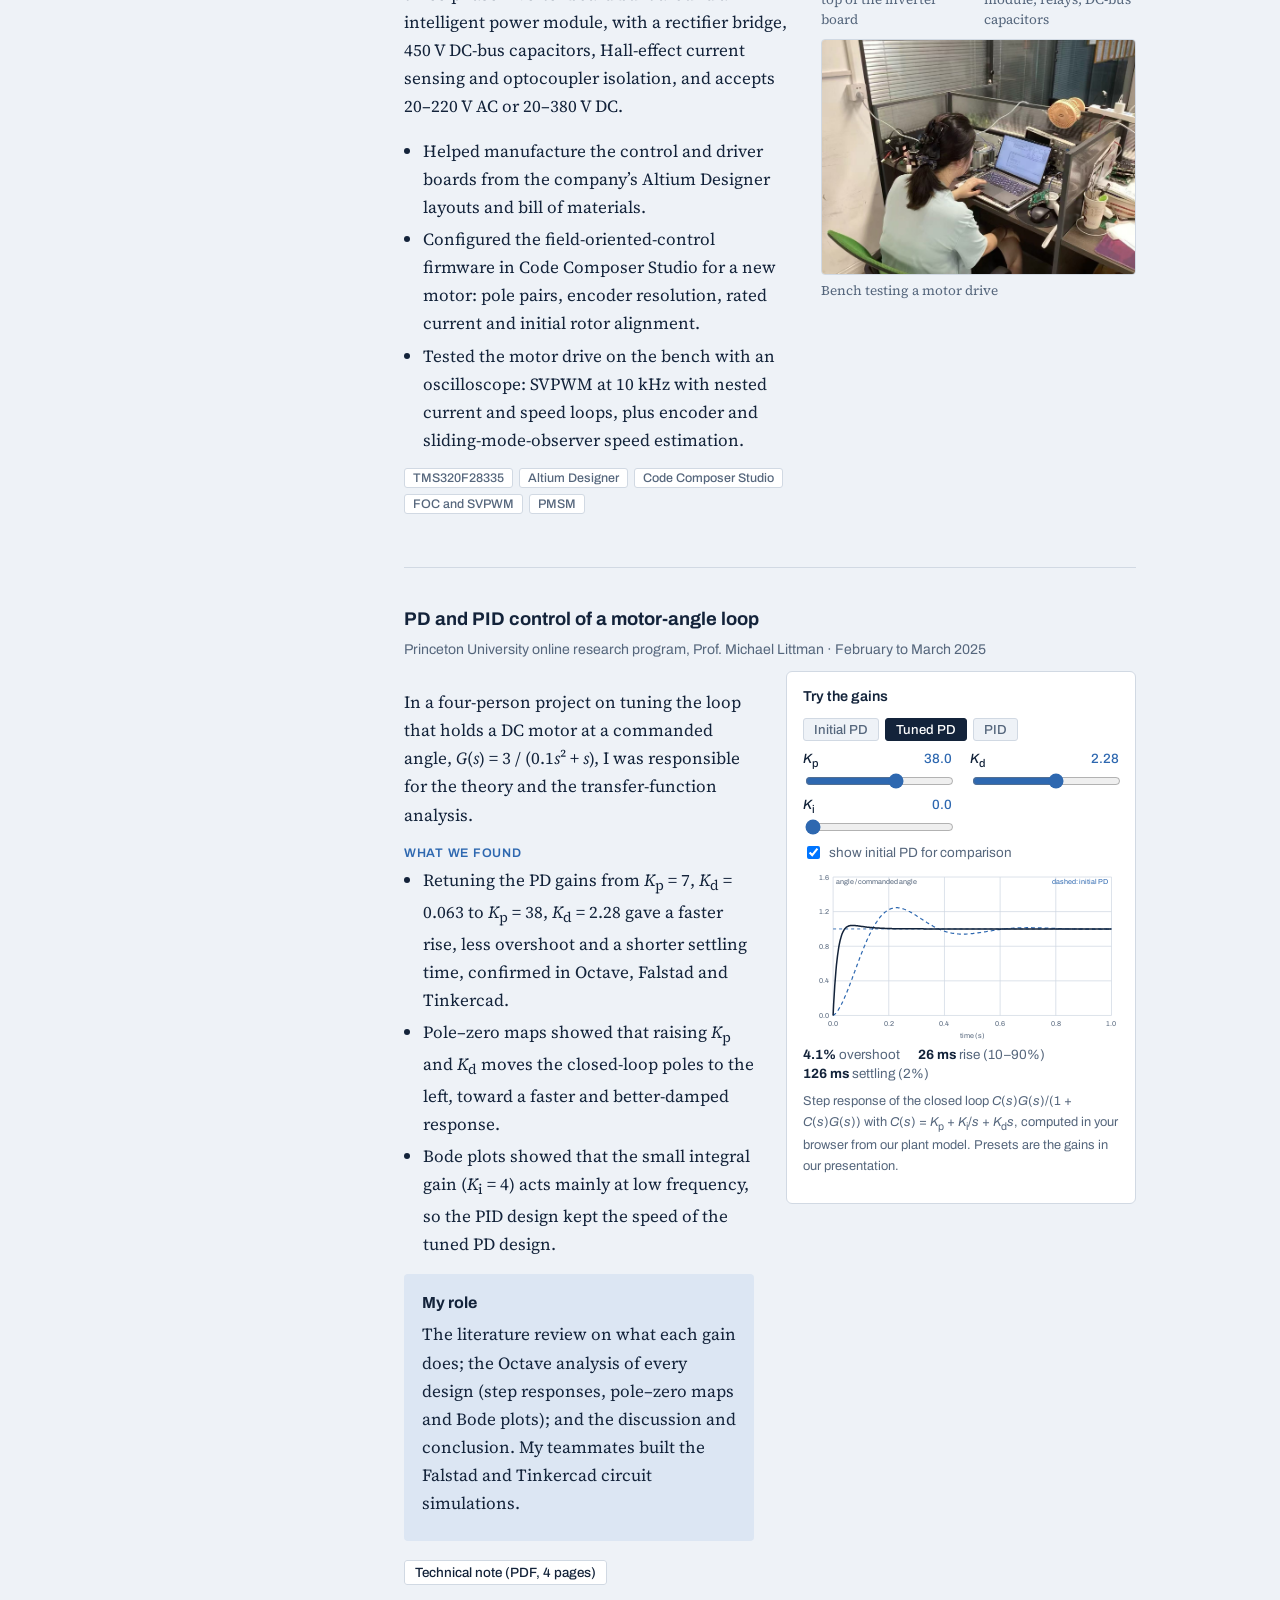
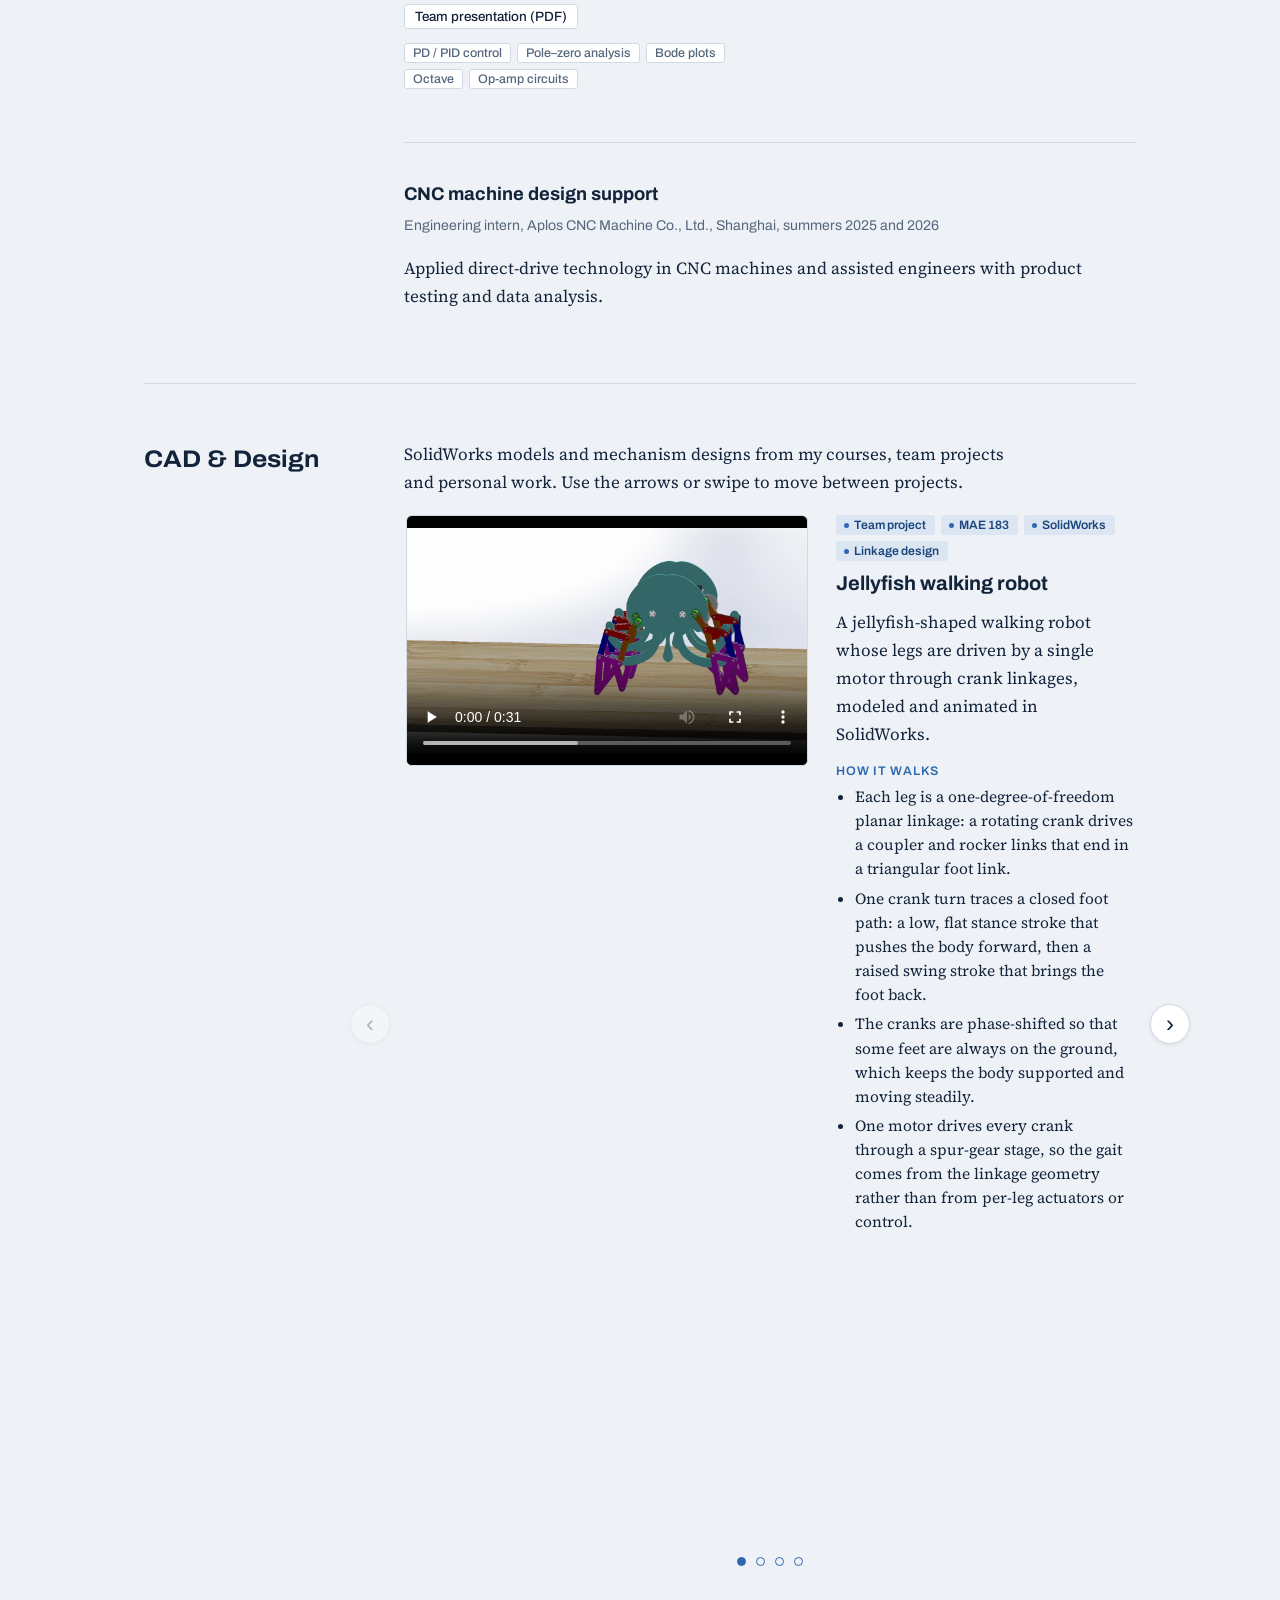
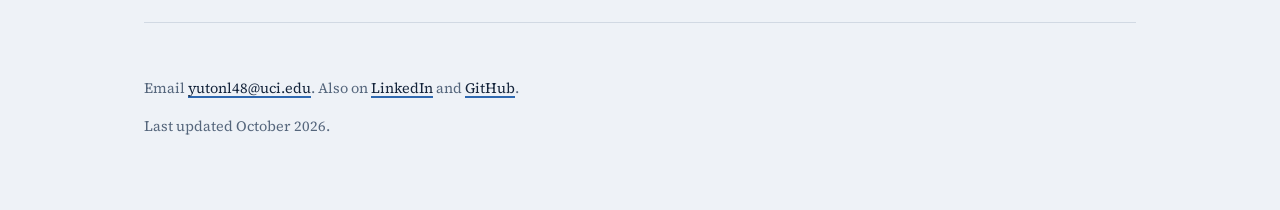
==== commit 60052121: "Remove two-settings figure" ====
--- a/index.html
+++ b/index.html
@@ -113,10 +113,6 @@
 
       <h3 class="sub">Two settings, one transfer</h3>
       <p class="narrow">The same rendezvous is flown in two settings: a baseline at a = 7000 km (3 orbits, 107 steps) with J₂, Moon and Sun, and a low orbit at 350 km (6 orbits, 71 steps) where differential drag also matters. The chaser closes from 1000 m to 100 m along track and from 400 m to 100 m in the e/i vectors, under a 100 mm/s per-step thrust limit, a 1% chance constraint, a 30° e/i cone and noisy relative-orbit measurements.</p>
-      <div class="figs one">
-        <figure><button class="zoom" data-group="res"><img src="assets/research/two-settings.png" alt="Comparison of the baseline and 350 km settings: time grids, perturbation magnitudes, the transfer in the R-N plane, and process noise per orbit"></button>
-          <figcaption><b>The two settings.</b> Time grids, the size of each perturbation, the transfer in the radial–normal plane, and why the same noise per step is not the same noise per orbit.</figcaption></figure>
-      </div>
 
       <h3 class="sub">Sparse (hands-off) feedback</h3>
       <p class="narrow">Feedback on every step means many small impulses. I swept the sparsity weight λ from 0.01 to 100 at two design noise levels and checked every policy with the gains actually flown: terminal covariance, the control chance constraint and 20 nonlinear Monte Carlo runs. All patterns passed, with 0 of 2140 sampled controls above the thrust limit. At σ<sub>w</sub> = 0.1 m, λ = 20 switches feedback off after about 1.7 orbits (44 of 107 steps) and λ = 100 switches off 31 steps in four blocks. At σ<sub>w</sub> = 1 m, small λ removes only a few steps at the end, but λ = 100 removes 72 of 107 and lowers the mean Δv from 530 to 457 mm/s.</p>
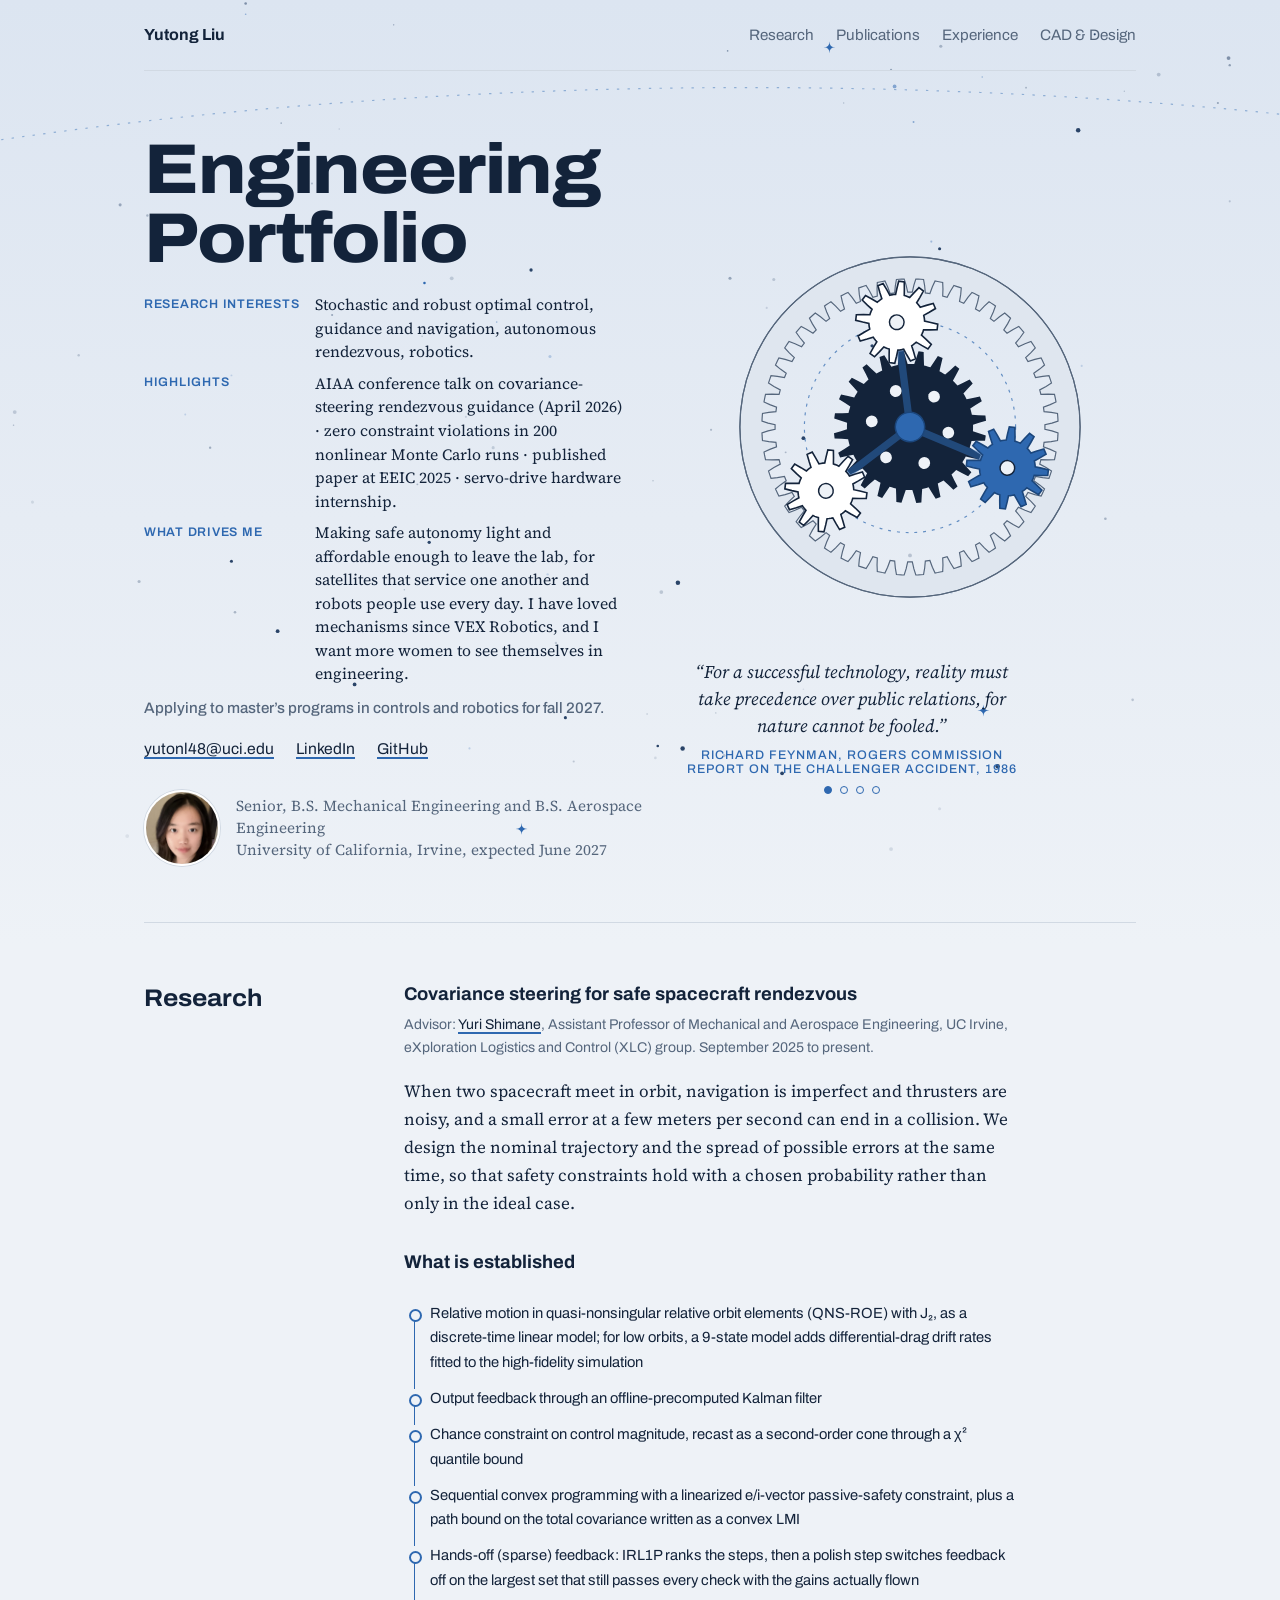
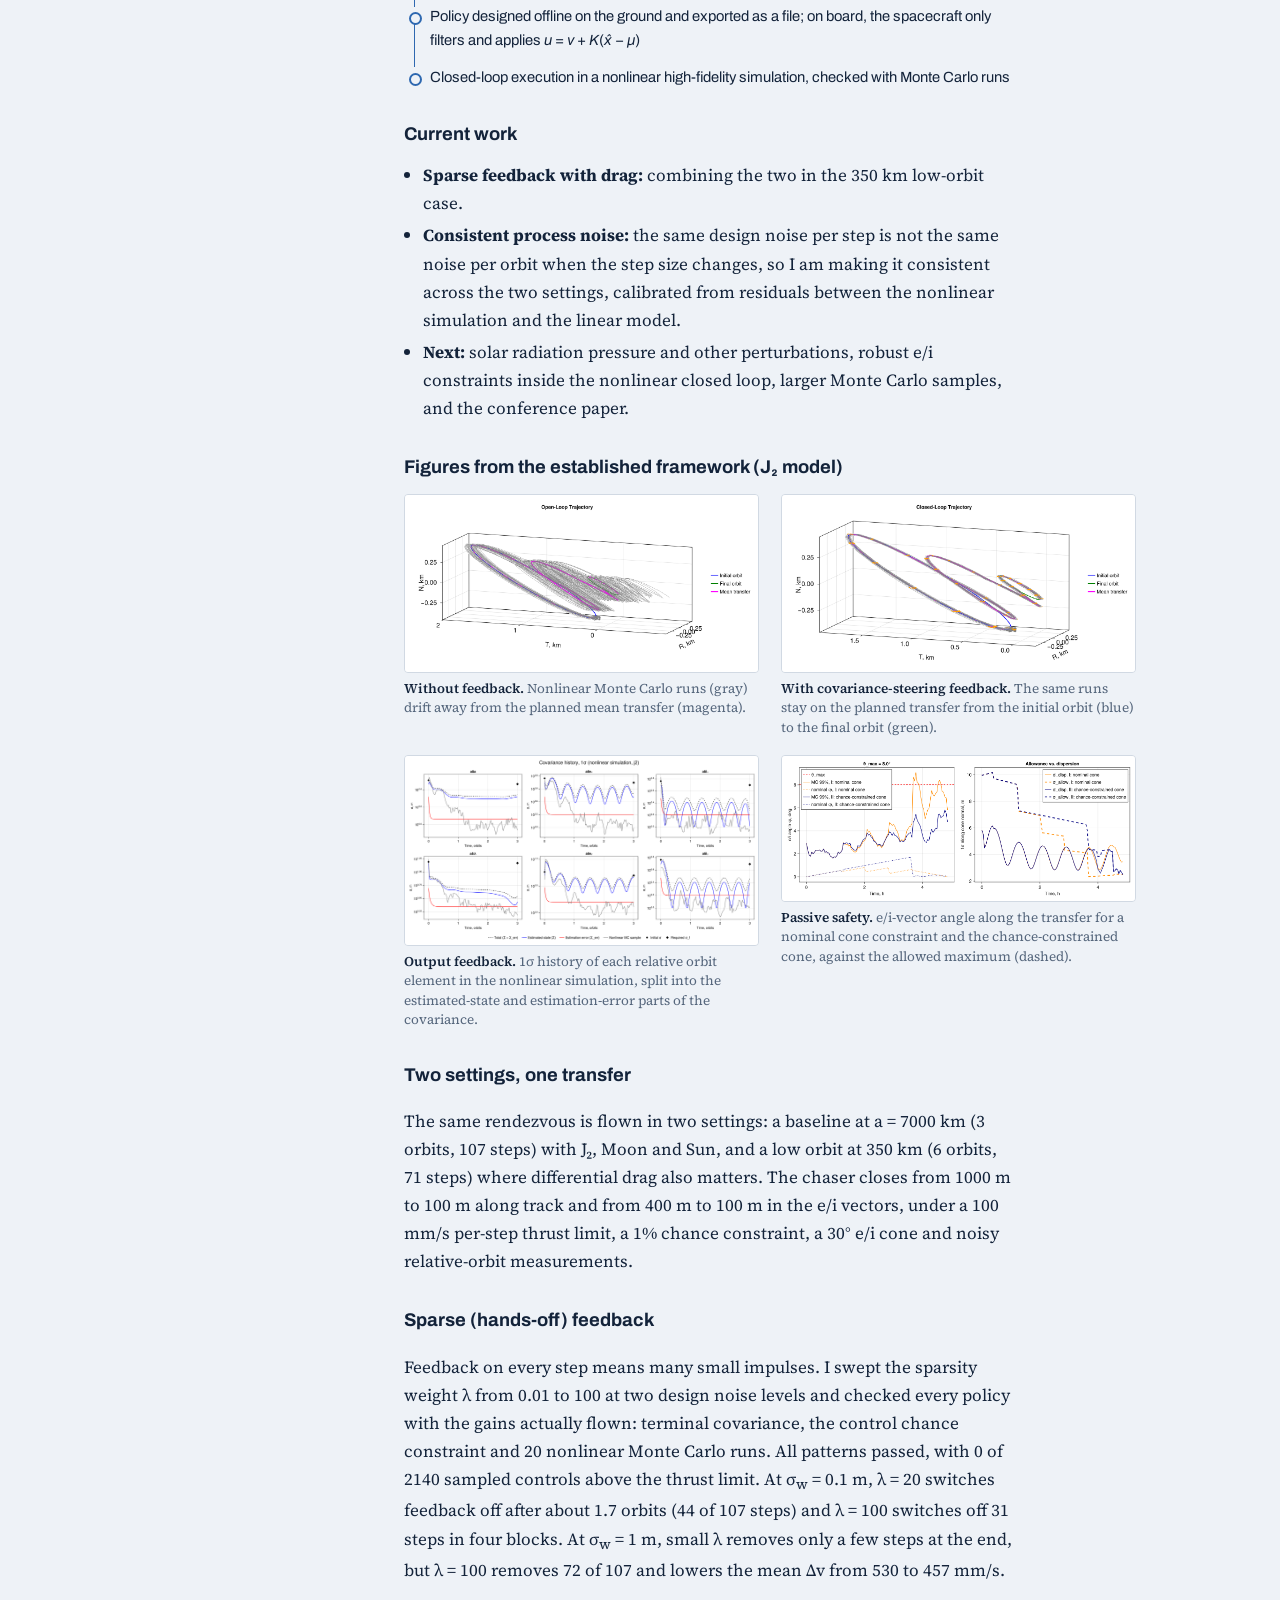
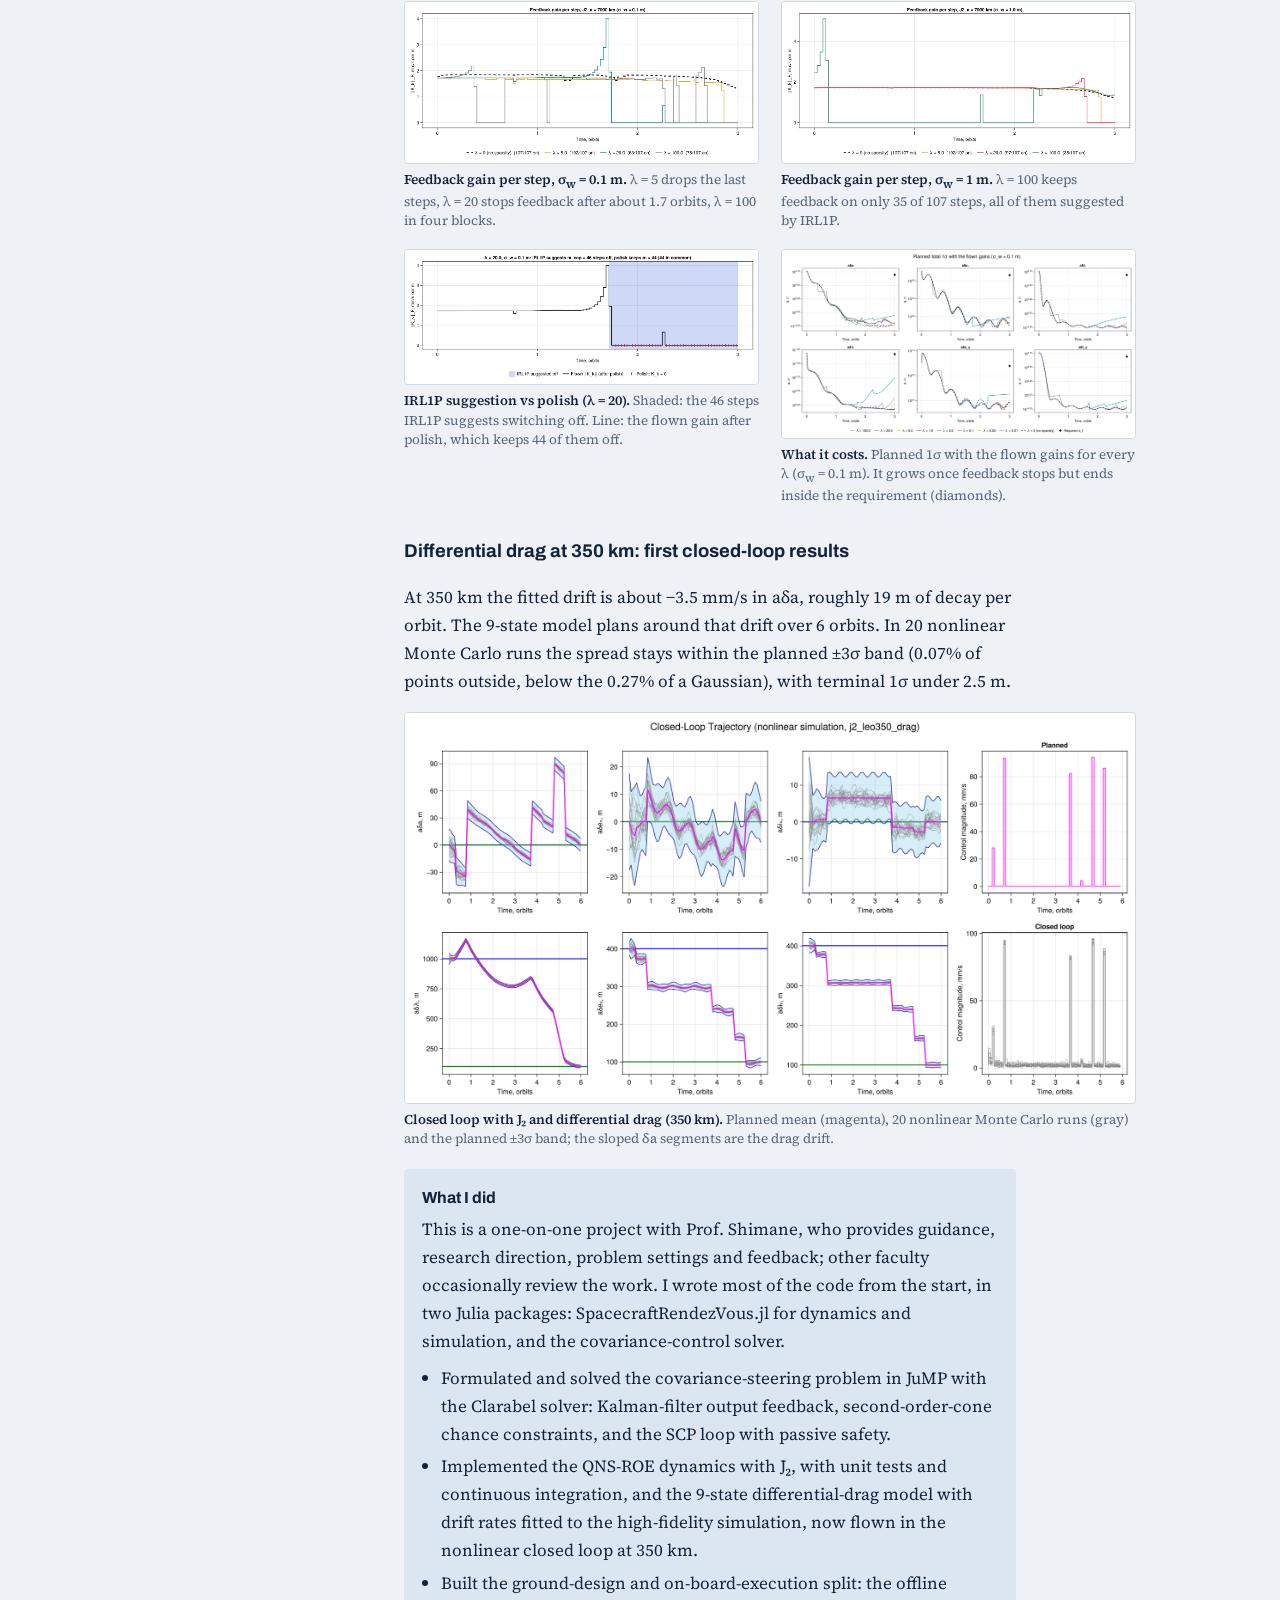
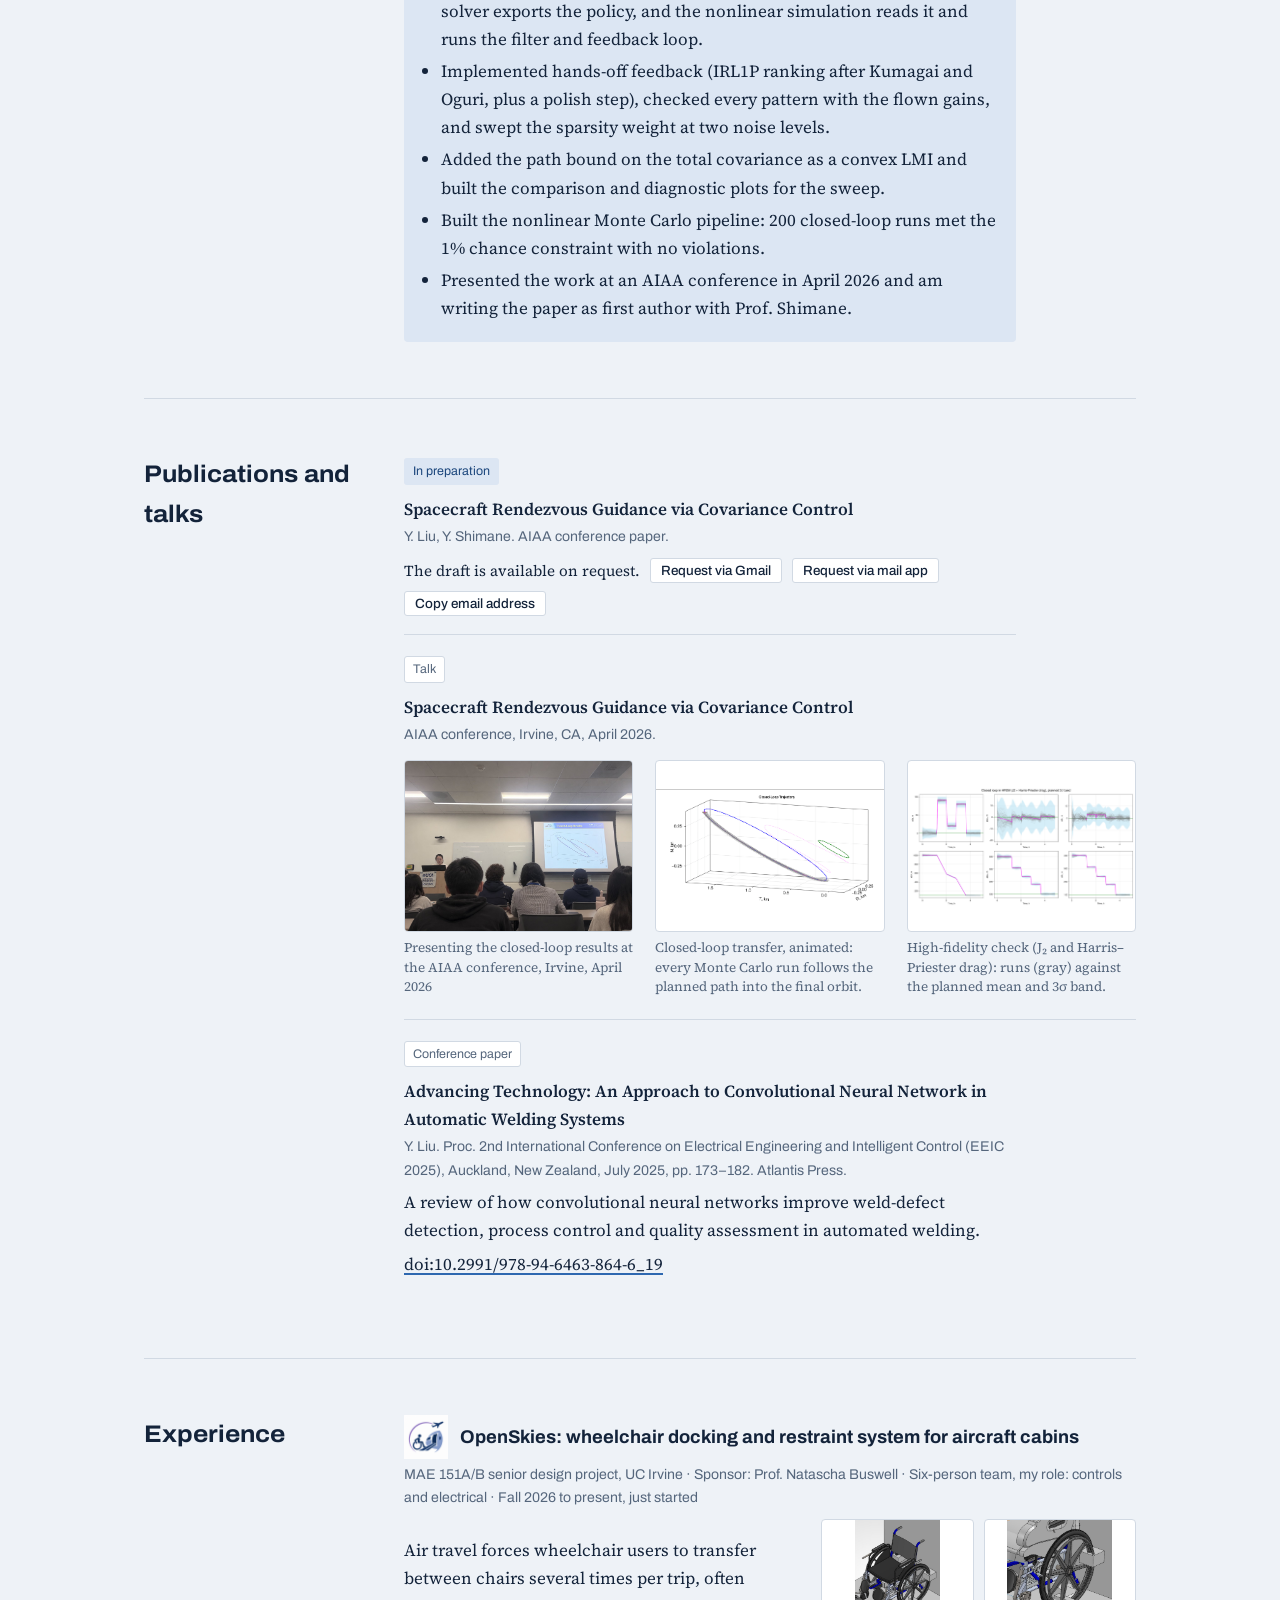
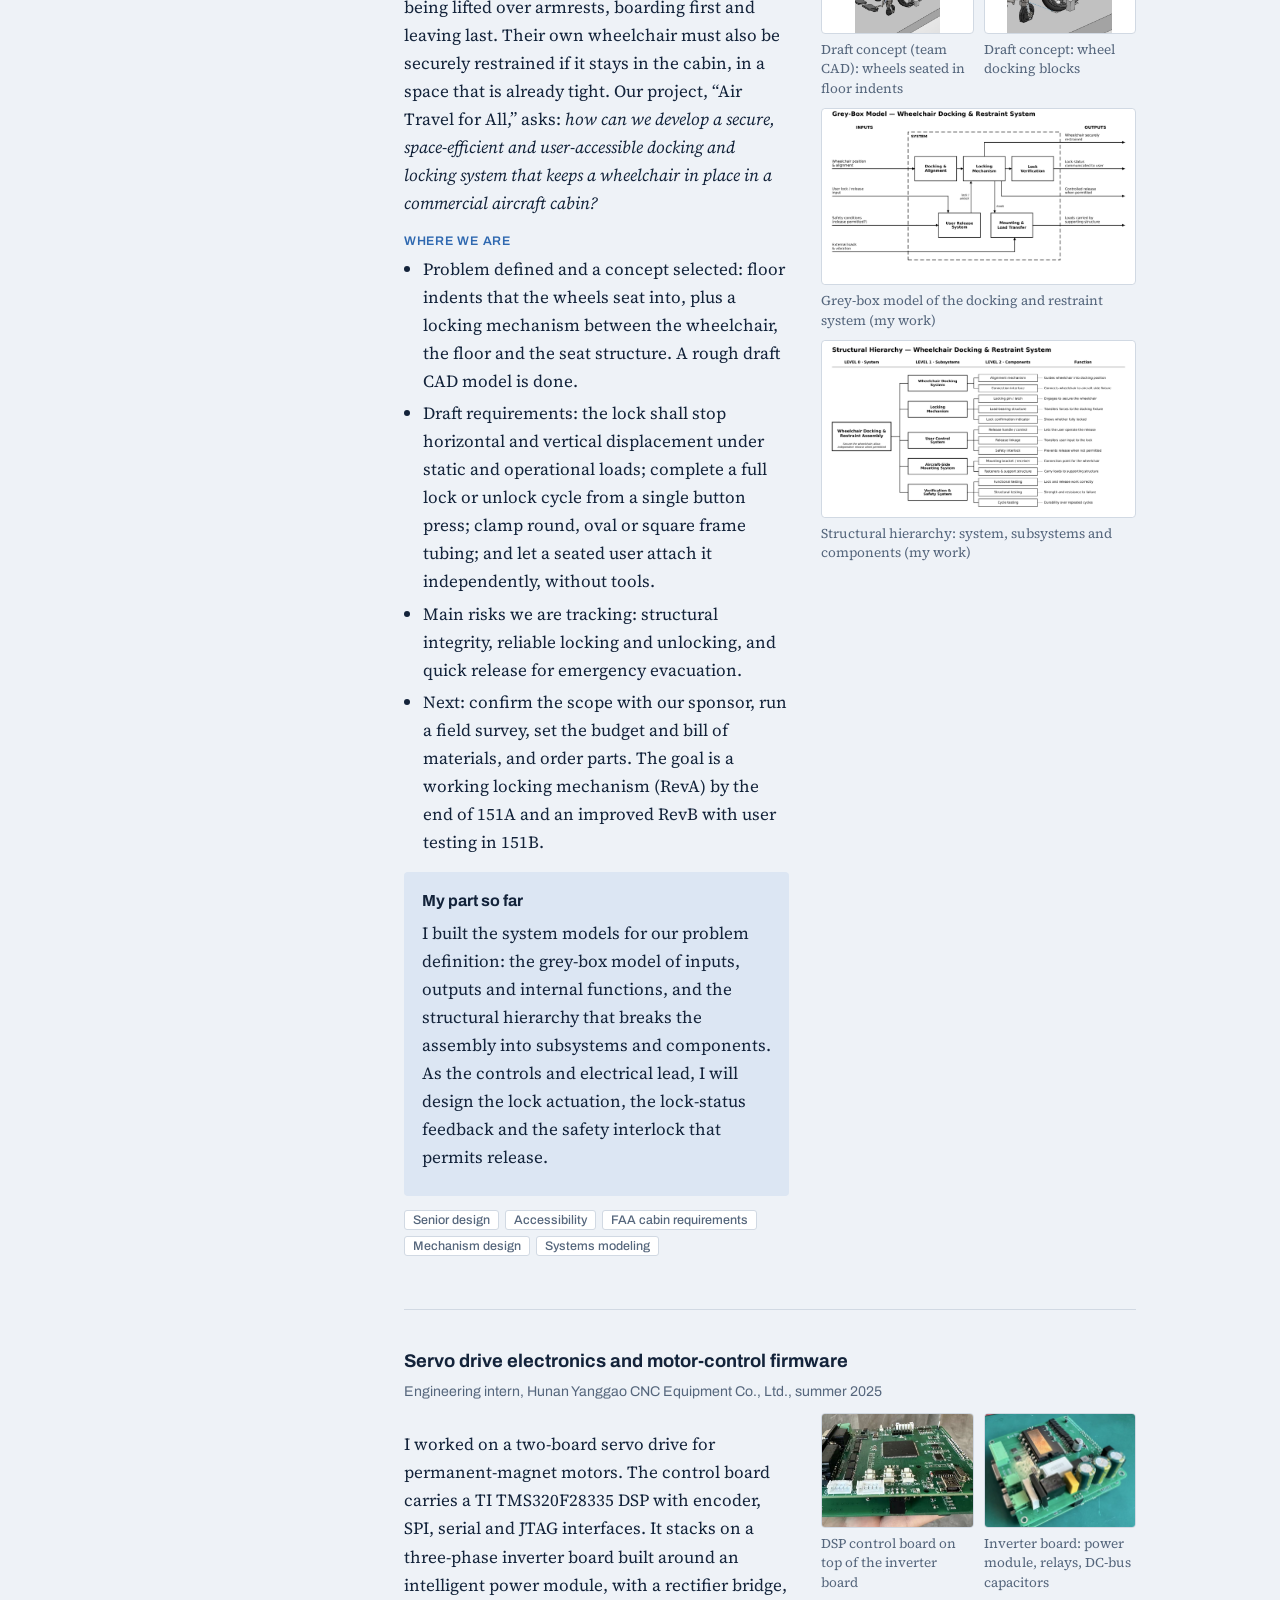
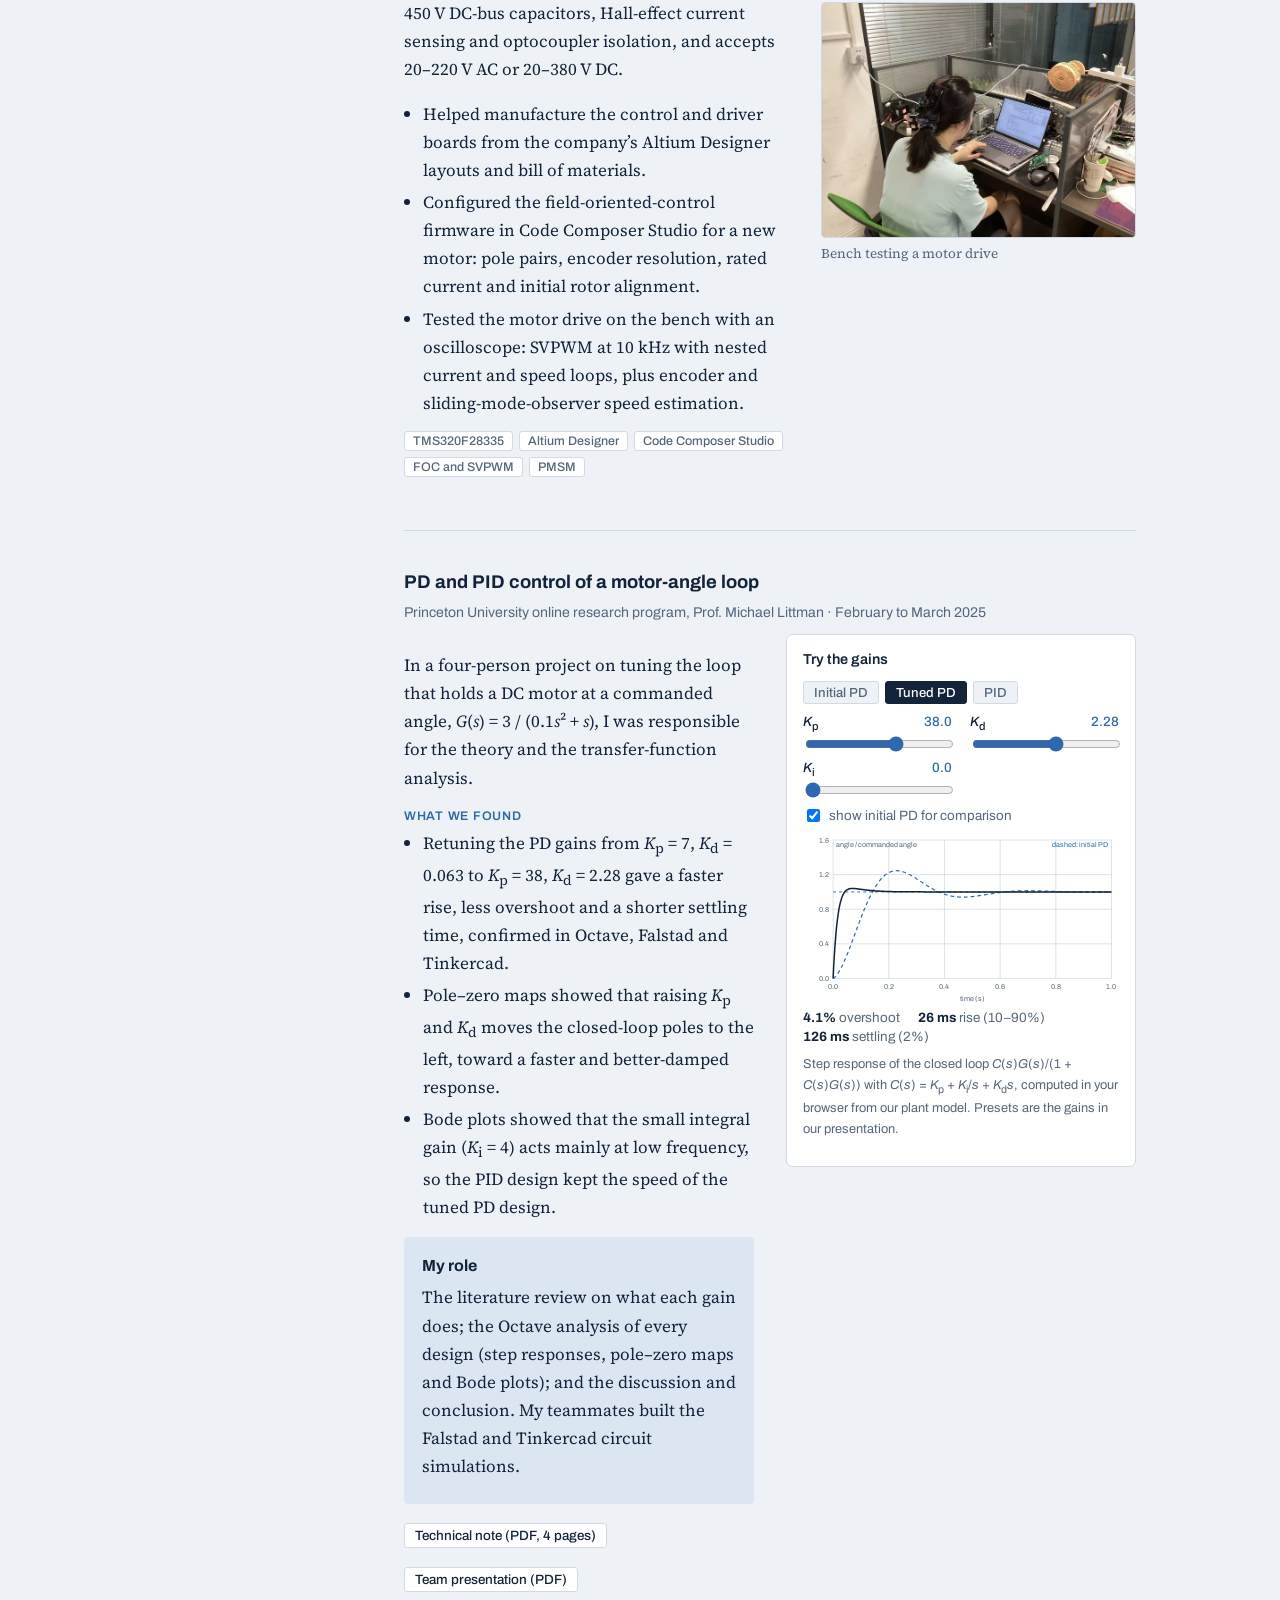
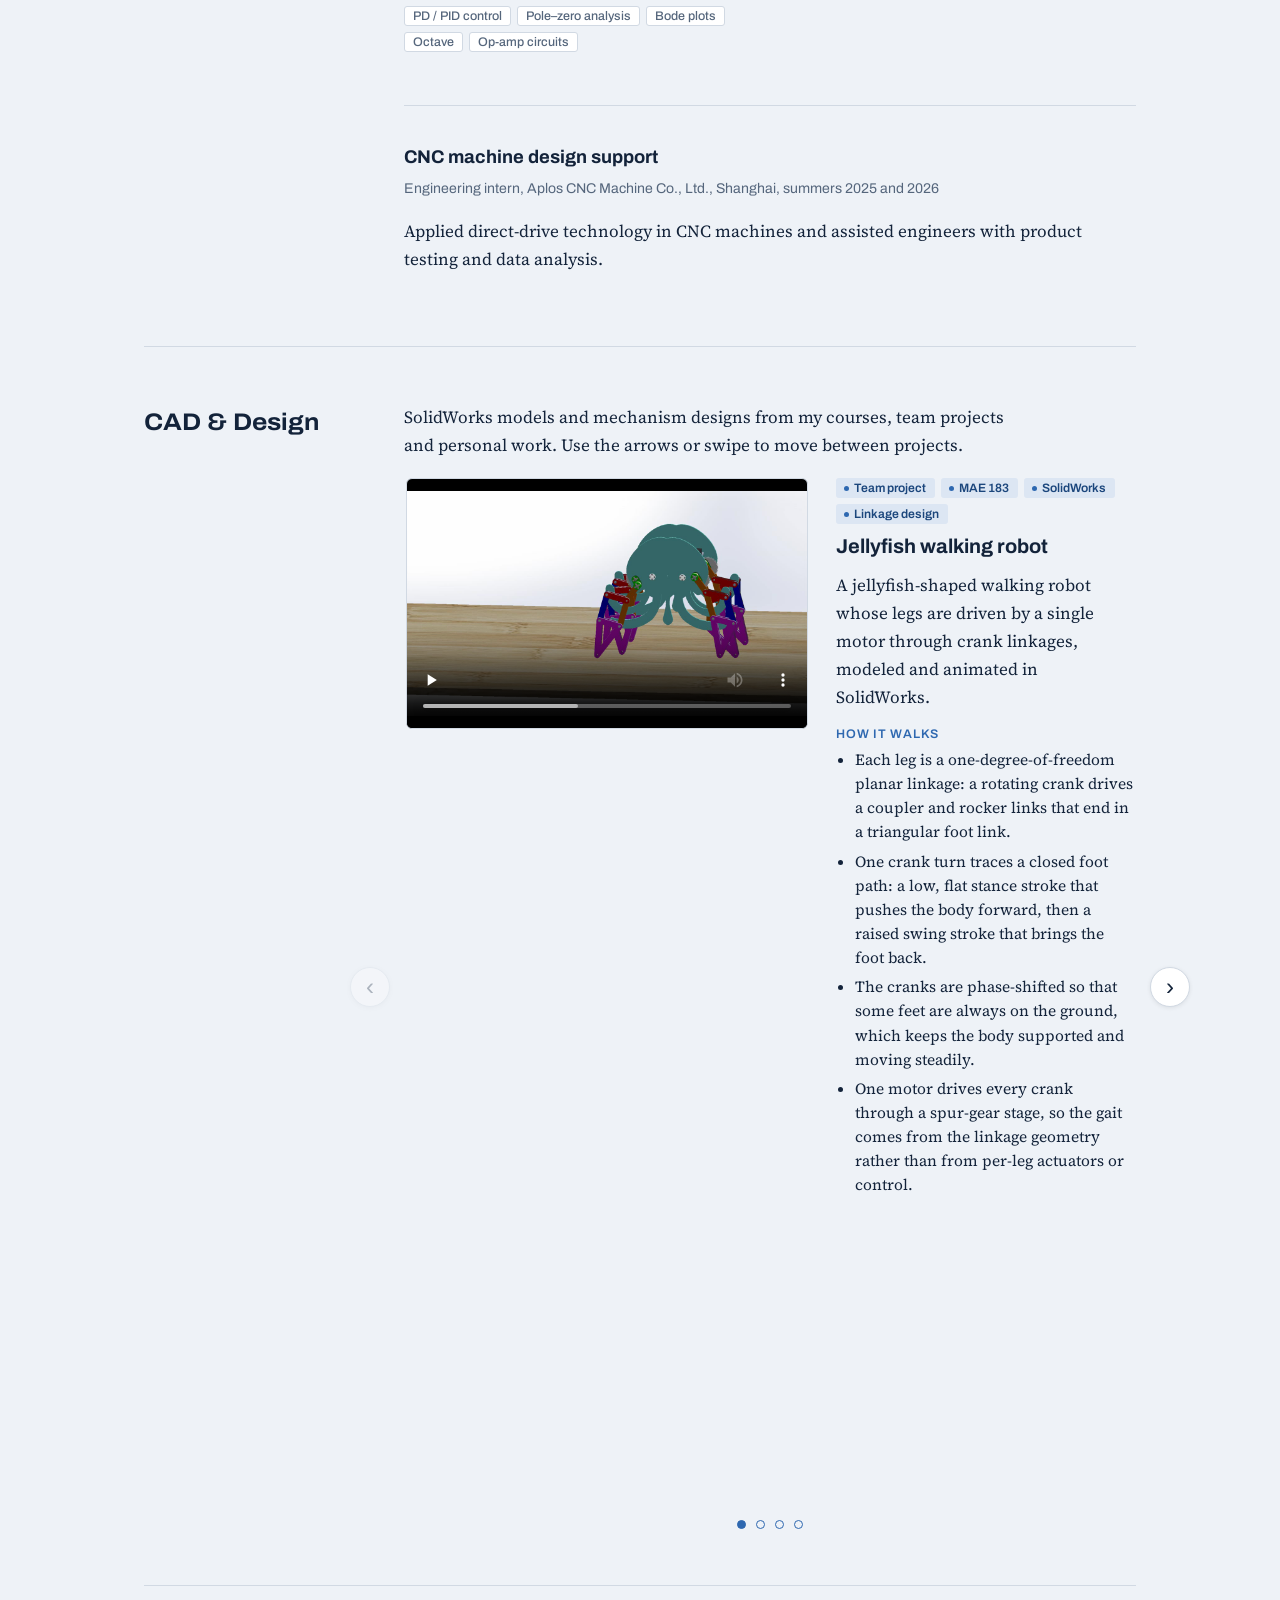
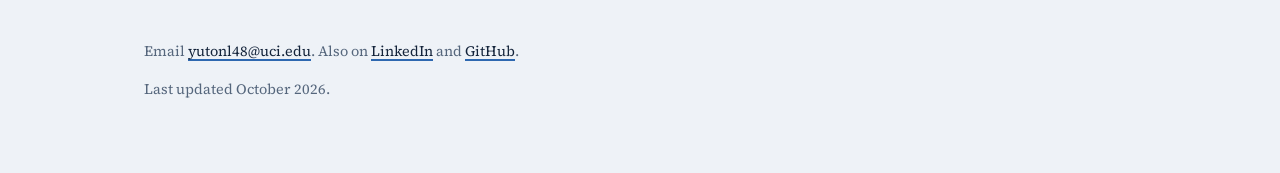
==== commit 0dfcb170: "updates in titles" ====
--- a/index.html
+++ b/index.html
@@ -3,7 +3,7 @@
 <head>
 <meta charset="utf-8">
 <meta name="viewport" content="width=device-width, initial-scale=1">
-<title>Yutong Liu</title>
+<title>Yutong Liu — Engineering Portfolio</title>
 <meta name="description" content="Yutong Liu, mechanical and aerospace engineering senior at UC Irvine working on guidance and control under uncertainty for spacecraft and robots.">
 <link rel="preconnect" href="https://fonts.googleapis.com">
 <link rel="preconnect" href="https://fonts.gstatic.com" crossorigin>
@@ -31,8 +31,7 @@
 
 <header class="hero" id="top">
   <div>
-    <h1>Yutong Liu</h1>
-    <p class="lede">I design guidance and control that keeps spacecraft and robots safe when the real world doesn’t match the model.</p>
+    <h1>Engineering Portfolio</h1>
     <dl class="facts">
       <dt>Research interests</dt>
       <dd>Stochastic and robust optimal control, guidance and navigation, autonomous rendezvous, robotics.</dd>
@@ -183,7 +182,7 @@
       </div>
       <div class="entry narrow">
         <span class="tag">Conference paper</span>
-        <p class="title">Advancing Technology: An Approach to Convolutional Neutral Network in Automatic Welding Systems</p>
+        <p class="title">Advancing Technology: An Approach to Convolutional Neural Network in Automatic Welding Systems</p>
         <p class="meta">Y. Liu. Proc. 2nd International Conference on Electrical Engineering and Intelligent Control (EEIC 2025), Auckland, New Zealand, July 2025, pp. 173–182. Atlantis Press.</p>
         <p>A review of how convolutional neural networks improve weld-defect detection, process control and quality assessment in automated welding.</p>
         <p><a href="https://doi.org/10.2991/978-94-6463-864-6_19">doi:10.2991/978-94-6463-864-6_19</a></p>
--- a/style.css
+++ b/style.css
@@ -302,3 +302,6 @@
 .gallery.fit figure:last-child{grid-column:auto}
 .gallery.fit figure:nth-child(n+3){grid-column:1 / -1}
 .gallery.fit figure:nth-child(n+3) img{aspect-ratio:16/9}
+
+/* hero title sub-line */
+.hero h1 .h1-sub{display:block;margin-top:10px;font-size:.42em;font-weight:600;letter-spacing:.14em;text-transform:uppercase;color:var(--brass)}
